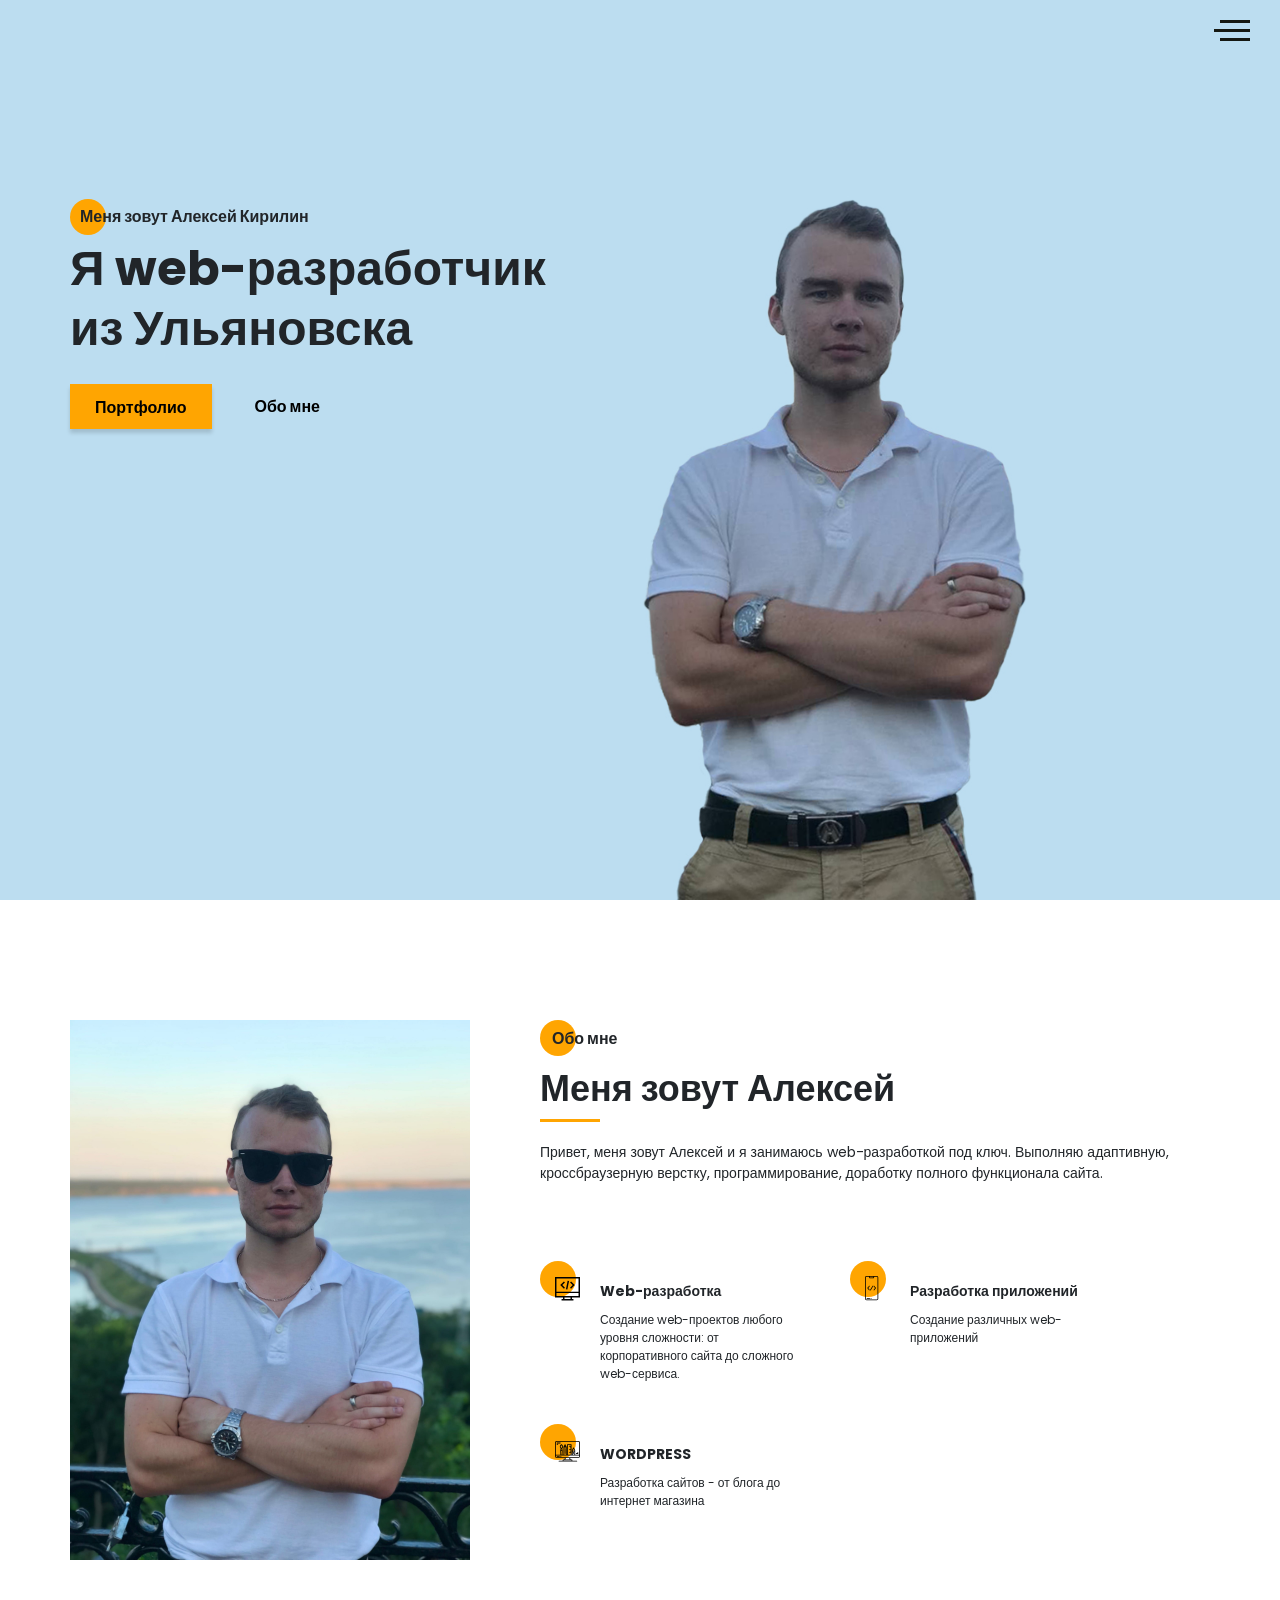
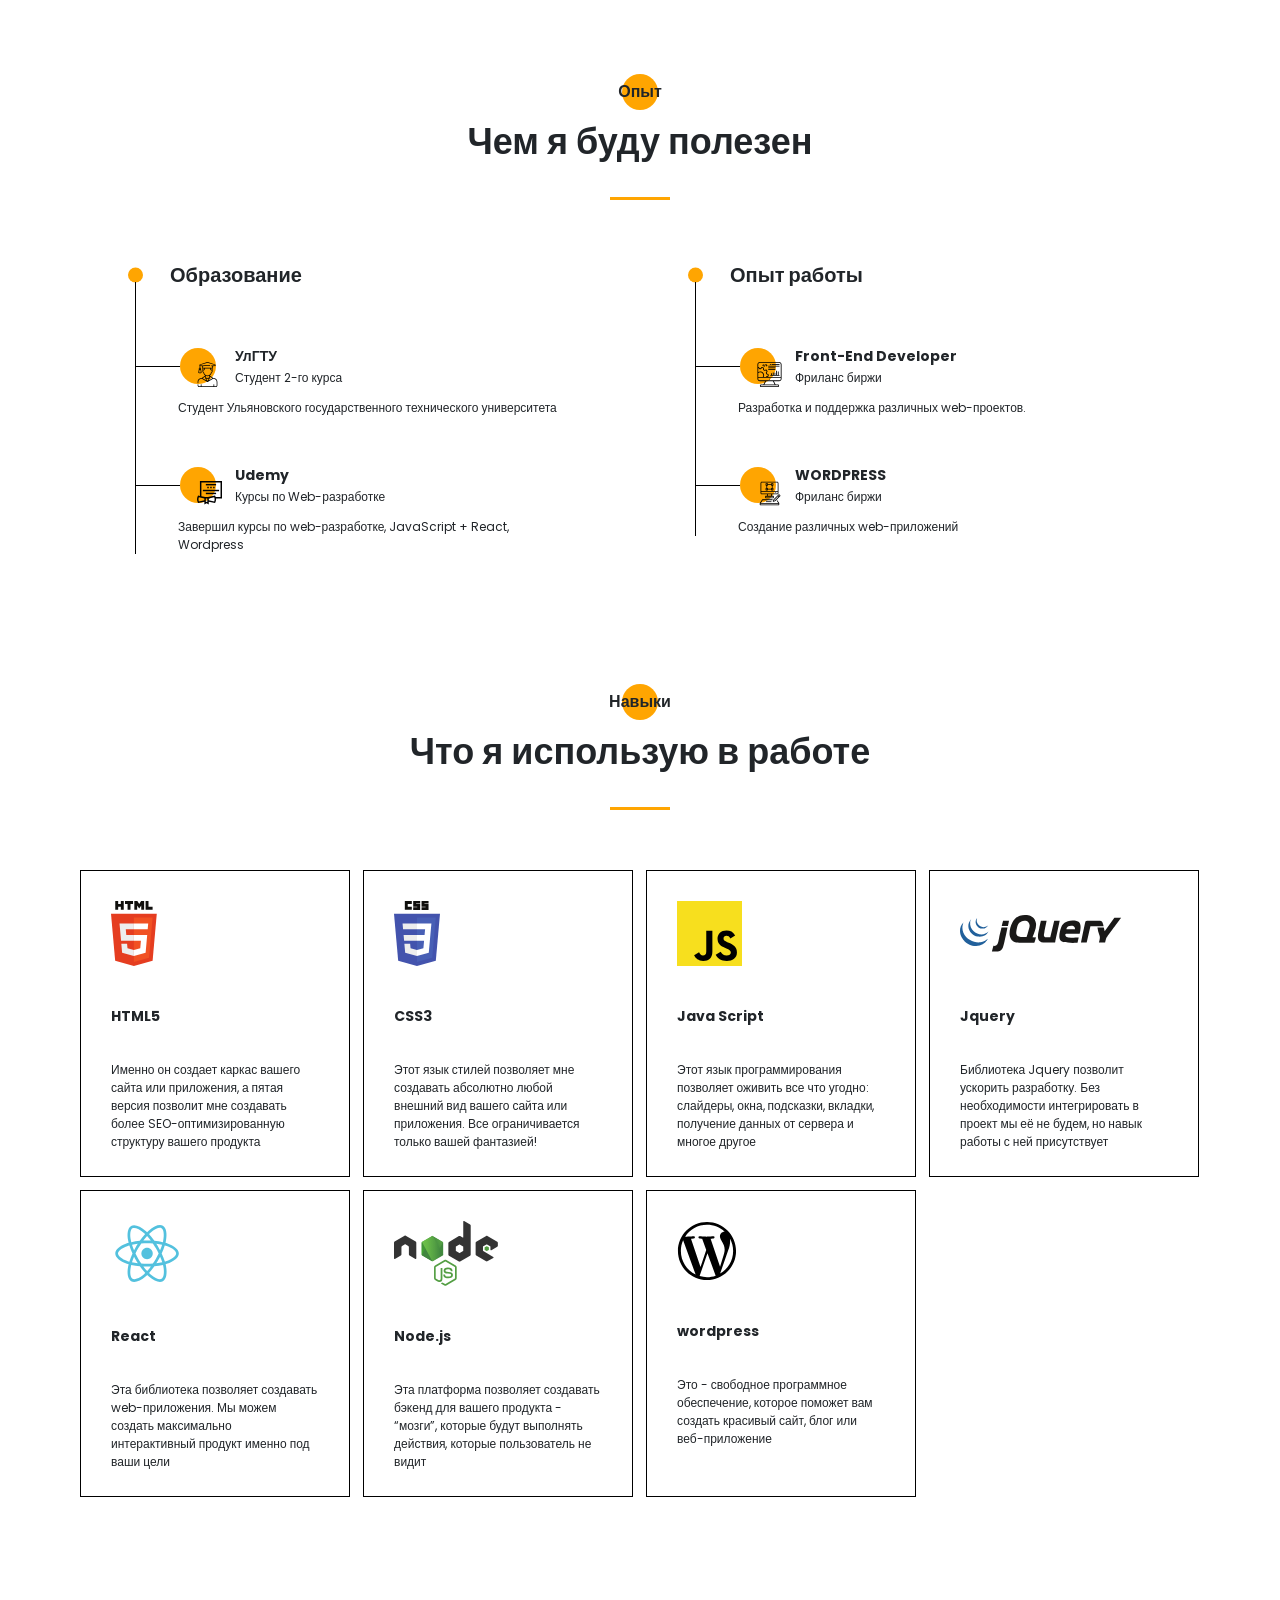
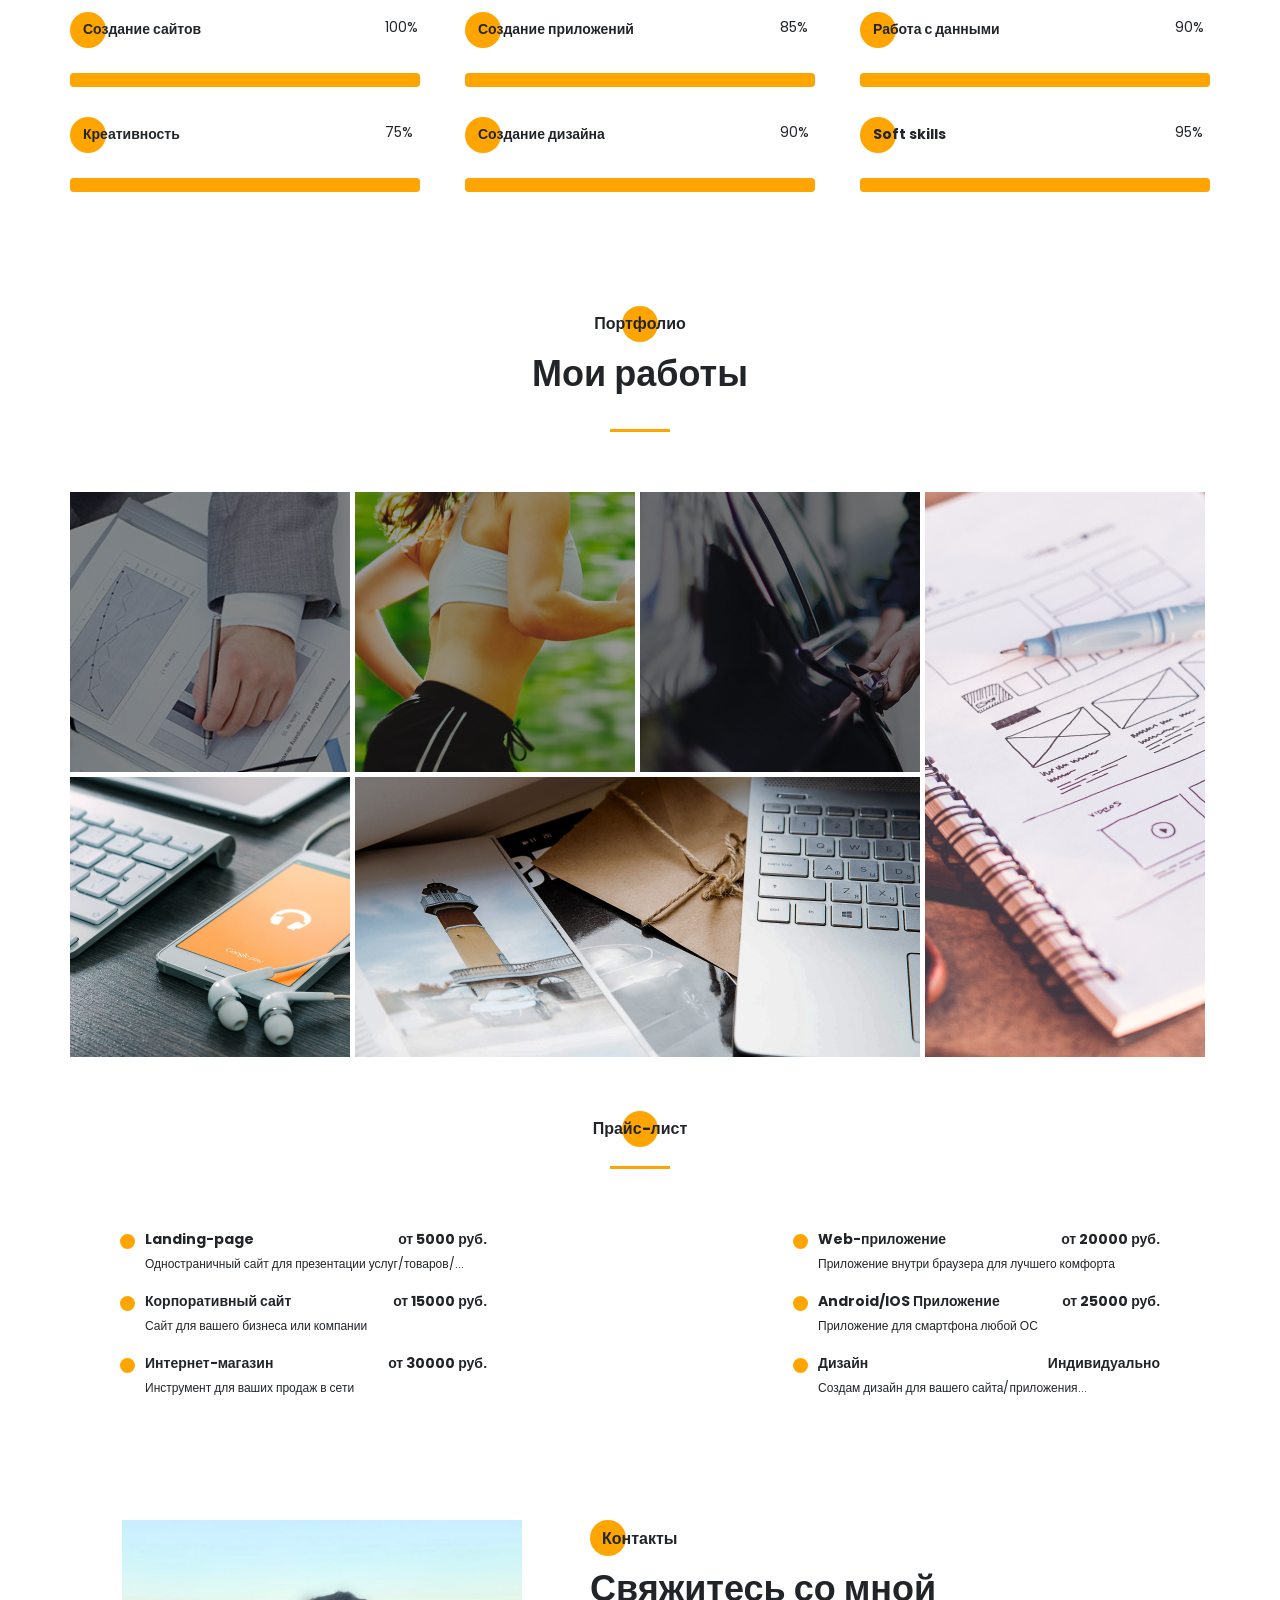
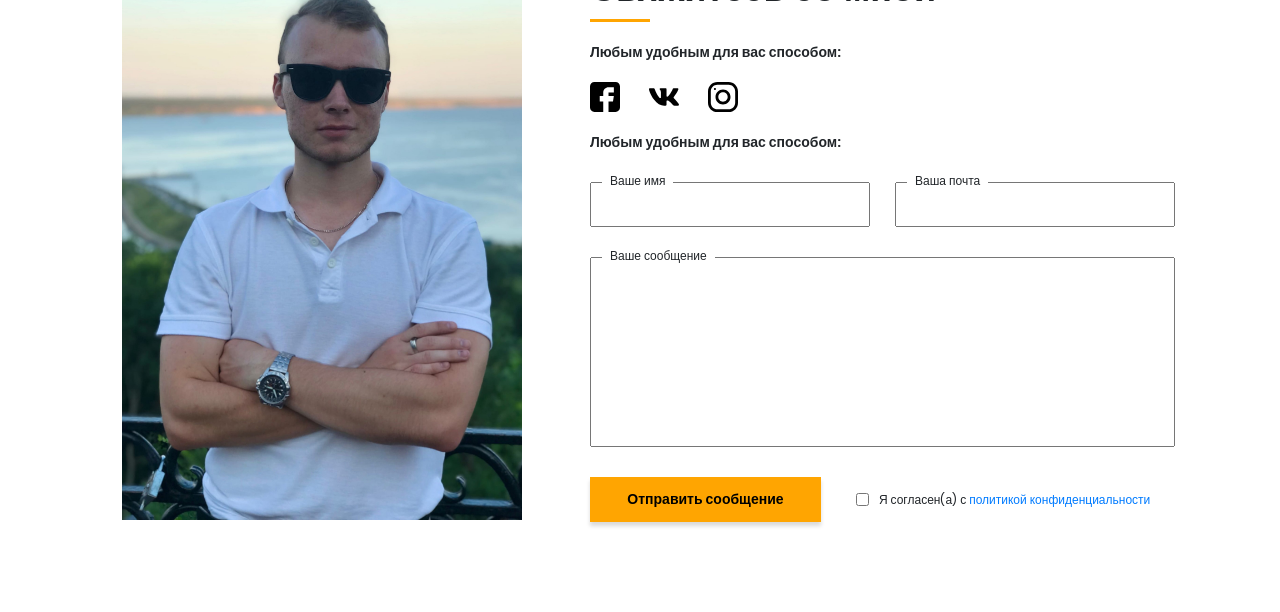
==== index.html @ 973d70e6 "Add files via upload" ====
<!DOCTYPE html><html lang="ru"><head><meta charset="UTF-8"><meta name="viewport" content="width=device-width,initial-scale=1"><meta http-equiv="X-UA-Compatible" content="ie=edge"><title>Portfolio</title><meta name="title" content="Мое портфолио"><meta name="description" content="Здесь вы сможете ознакомиться с моими работами и узнать больше обо мне"><!-- Open Graph / Facebook --><meta property="og:type" content="website"><meta property="og:url" content="https://metatags.io/"><meta property="og:title" content="Мое портфолио"><meta property="og:description" content="Здесь вы сможете ознакомиться с моими работами и узнать больше обо мне"><meta property="og:image" content="https://metatags.io/assets/meta-tags-16a33a6a8531e519cc0936fbba0ad904e52d35f34a46c97a2c9f6f7dd7d336f2.png"><!-- Twitter --><meta property="twitter:card" content="summary_large_image"><meta property="twitter:url" content="https://metatags.io/"><meta property="twitter:title" content="Мое портфолио"><meta property="twitter:description" content="Здесь вы сможете ознакомиться с моими работами и узнать больше обо мне"><meta property="twitter:image" content="https://metatags.io/assets/meta-tags-16a33a6a8531e519cc0936fbba0ad904e52d35f34a46c97a2c9f6f7dd7d336f2.png"><!-- Favicon  --><link rel="apple-touch-icon" sizes="57x57" href="icons/favicon//apple-icon-57x57.png"><link rel="apple-touch-icon" sizes="60x60" href="icons/favicon//apple-icon-60x60.png"><link rel="apple-touch-icon" sizes="72x72" href="icons/favicon//apple-icon-72x72.png"><link rel="apple-touch-icon" sizes="76x76" href="icons/favicon//apple-icon-76x76.png"><link rel="apple-touch-icon" sizes="114x114" href="icons/favicon//apple-icon-114x114.png"><link rel="apple-touch-icon" sizes="120x120" href="icons/favicon//apple-icon-120x120.png"><link rel="apple-touch-icon" sizes="144x144" href="icons/favicon//apple-icon-144x144.png"><link rel="apple-touch-icon" sizes="152x152" href="icons/favicon//apple-icon-152x152.png"><link rel="apple-touch-icon" sizes="180x180" href="icons/favicon//apple-icon-180x180.png"><link rel="icon" type="image/png" sizes="192x192" href="icons/favicon//android-icon-192x192.png"><link rel="icon" type="image/png" sizes="32x32" href="icons/favicon//favicon-32x32.png"><link rel="icon" type="image/png" sizes="96x96" href="icons/favicon//favicon-96x96.png"><link rel="icon" type="image/png" sizes="16x16" href="icons/favicon//favicon-16x16.png"><link rel="manifest" href="icons/favicon//manifest.json"><meta name="msapplication-TileColor" content="#ffffff"><meta name="msapplication-TileImage" content="icons/favicon//ms-icon-144x144.png"><meta name="theme-color" content="#ffffff"><link rel="stylesheet" href="css/style.min.css"><link rel="stylesheet" href="css/animate.css"></head><body><aside class="sidepanel"><a href="https://www.facebook.com/profile.php?id=100070435984523" class="sidepanel__link"><svg width="20" height="20" viewBox="0 0 20 20" fill="none" xmlns="http://www.w3.org/2000/svg"><path d="M-7.46167e-07 2.92969L-1.28061e-07 17.0703C-5.74539e-08 18.6856 1.31439 20 2.92969 20L17.0703 20C18.6856 20 20 18.6856 20 17.0703L20 11.1719L12.9297 11.1719L12.9297 13.5156L9.41406 13.5156L9.41406 11.1719L7.03125 11.1719C5.09262 11.1719 3.51562 9.59488 3.51562 7.65625L3.51562 4.10156L7.03125 4.10156L7.03125 7.65625L9.41406 7.65625L9.41406 4.10156L12.9297 4.6875L12.9297 7.65625L20 7.65625L20 2.92969C20 1.31439 18.6856 -8.16774e-07 17.0703 -7.46167e-07L2.92969 -1.28061e-07C1.31439 -5.74539e-08 -8.16774e-07 1.31439 -7.46167e-07 2.92969Z" fill="black"/></svg></a><a href="https://www.instagram.com/alexey_kirilin_73/?hl=ru" class="sidepanel__link"><svg width="20" height="20" viewBox="0 0 20 20" fill="none" xmlns="http://www.w3.org/2000/svg"><path d="M-6.01032e-07 6.25L-2.73196e-07 13.75C-1.22337e-07 17.2012 2.79875 20 6.25 20L13.75 20C17.2013 20 20 17.2012 20 13.75L20 6.25C20 2.79875 17.2012 -7.51891e-07 13.75 -6.01032e-07L6.25 -2.73196e-07C2.79875 -1.22337e-07 -7.51891e-07 2.79875 -6.01032e-07 6.25ZM13.75 1.875C16.1625 1.875 18.125 3.8375 18.125 6.25L18.125 13.75C18.125 16.1625 16.1625 18.125 13.75 18.125L6.25 18.125C3.8375 18.125 1.875 16.1625 1.875 13.75L1.875 6.25C1.875 3.8375 3.8375 1.875 6.25 1.875L13.75 1.875Z" fill="black"/><path d="M5 10C5 12.7612 7.23875 15 10 15C12.7613 15 15 12.7612 15 10C15 7.23875 12.7612 5 10 5C7.23875 5 5 7.23875 5 10ZM13.125 10C13.125 11.7225 11.7225 13.125 10 13.125C8.27625 13.125 6.875 11.7225 6.875 10C6.875 8.2775 8.27625 6.875 10 6.875C11.7225 6.875 13.125 8.2775 13.125 10Z" fill="black"/><path d="M5.29123 4.625C5.29123 4.25704 4.99295 3.95875 4.62499 3.95875C4.25703 3.95875 3.95874 4.25704 3.95874 4.625C3.95874 4.99296 4.25703 5.29125 4.62499 5.29125C4.99295 5.29125 5.29123 4.99296 5.29123 4.625Z" fill="black"/></svg> </a><a href="https://vk.com/kirilin_alexey" class="sidepanel__link_vk"><svg id="Bold" enable-background="new 0 0 24 24" height="20" viewBox="0 0 24 24" width="20" xmlns="http://www.w3.org/2000/svg"><path d="m19.915 13.028c-.388-.49-.277-.708 0-1.146.005-.005 3.208-4.431 3.538-5.932l.002-.001c.164-.547 0-.949-.793-.949h-2.624c-.668 0-.976.345-1.141.731 0 0-1.336 3.198-3.226 5.271-.61.599-.892.791-1.225.791-.164 0-.419-.192-.419-.739v-5.105c0-.656-.187-.949-.74-.949h-4.126c-.419 0-.668.306-.668.591 0 .622.945.765 1.043 2.515v3.797c0 .832-.151.985-.486.985-.892 0-3.057-3.211-4.34-6.886-.259-.713-.512-1.001-1.185-1.001h-2.625c-.749 0-.9.345-.9.731 0 .682.892 4.073 4.148 8.553 2.17 3.058 5.226 4.715 8.006 4.715 1.671 0 1.875-.368 1.875-1.001 0-2.922-.151-3.198.686-3.198.388 0 1.056.192 2.616 1.667 1.783 1.749 2.076 2.532 3.074 2.532h2.624c.748 0 1.127-.368.909-1.094-.499-1.527-3.871-4.668-4.023-4.878z"/></svg></a><div class="sidepanel__divider"></div><div class="sidepanel__text"><span>Социальные сети</span></div></aside><div class="menu"><div class="menu__block"><div class="menu__close"><svg width="29" height="30" viewBox="0 0 29 30" fill="none" xmlns="http://www.w3.org/2000/svg"><path d="M17.1568 14.5231L28.4489 3.23075C29.1837 2.49623 29.1837 1.30861 28.4489 0.574085C27.7144 -0.160437 26.5267 -0.160437 25.7922 0.574085L14.4998 11.8665L3.20781 0.574085C2.47295 -0.160437 1.28567 -0.160437 0.551149 0.574085C-0.183717 1.30861 -0.183717 2.49623 0.551149 3.23075L11.8432 14.5231L0.551149 25.8155C-0.183717 26.55 -0.183717 27.7376 0.551149 28.4721C0.917206 28.8385 1.39852 29.0226 1.87948 29.0226C2.36045 29.0226 2.84141 28.8385 3.20781 28.4721L14.4998 17.1798L25.7922 28.4721C26.1586 28.8385 26.6396 29.0226 27.1205 29.0226C27.6015 29.0226 28.0825 28.8385 28.4489 28.4721C29.1837 27.7376 29.1837 26.55 28.4489 25.8155L17.1568 14.5231Z" fill="black"/></svg></div><nav><ul class="menu__list"><li class="menu__link"><a class="menu__anchor" href="#about">ОБО МНЕ</a></li><li class="menu__link"><a class="menu__anchor" href="#resume">МОЙ ОПЫТ</a></li><li class="menu__link"><a class="menu__anchor" href="#skills">МОИ НАВЫКИ</a></li><li class="menu__link"><a class="menu__anchor" href="#portfolio">МОИ РАБОТЫ</a></li><li class="menu__link"><a class="menu__anchor" href="#price">ПРАЙС-ЛИСТ</a></li><li class="menu__link"><a class="menu__anchor" href="#contacts">КОНТАКТЫ</a></li></ul></nav><div class="menu__social"><a href="https://vk.com/kirilin_alexey"><svg id="Bold" enable-background="new 0 0 24 24" height="20" viewBox="0 0 24 24" width="20" xmlns="http://www.w3.org/2000/svg"><path d="m19.915 13.028c-.388-.49-.277-.708 0-1.146.005-.005 3.208-4.431 3.538-5.932l.002-.001c.164-.547 0-.949-.793-.949h-2.624c-.668 0-.976.345-1.141.731 0 0-1.336 3.198-3.226 5.271-.61.599-.892.791-1.225.791-.164 0-.419-.192-.419-.739v-5.105c0-.656-.187-.949-.74-.949h-4.126c-.419 0-.668.306-.668.591 0 .622.945.765 1.043 2.515v3.797c0 .832-.151.985-.486.985-.892 0-3.057-3.211-4.34-6.886-.259-.713-.512-1.001-1.185-1.001h-2.625c-.749 0-.9.345-.9.731 0 .682.892 4.073 4.148 8.553 2.17 3.058 5.226 4.715 8.006 4.715 1.671 0 1.875-.368 1.875-1.001 0-2.922-.151-3.198.686-3.198.388 0 1.056.192 2.616 1.667 1.783 1.749 2.076 2.532 3.074 2.532h2.624c.748 0 1.127-.368.909-1.094-.499-1.527-3.871-4.668-4.023-4.878z"/></svg></a><a href="https://www.instagram.com/alexey_kirilin_73/?hl=ru"><svg width="20" height="20" viewBox="0 0 20 20" fill="none" xmlns="http://www.w3.org/2000/svg"><path d="M13.7495 0L6.24951 0C2.79826 0 -0.000488281 2.79875 -0.000488281 6.25L-0.000488281 13.75C-0.000488281 17.2013 2.79826 20 6.24951 20L13.7495 20C17.2008 20 19.9995 17.2013 19.9995 13.75L19.9995 6.25C19.9995 2.79875 17.2008 0 13.7495 0ZM18.1245 13.75C18.1245 16.1625 16.162 18.125 13.7495 18.125L6.24951 18.125C3.83701 18.125 1.87451 16.1625 1.87451 13.75L1.87451 6.25C1.87451 3.8375 3.83701 1.875 6.24951 1.875L13.7495 1.875C16.162 1.875 18.1245 3.8375 18.1245 6.25L18.1245 13.75Z" fill="black"/><path d="M9.99951 5C7.23826 5 4.99951 7.23875 4.99951 10C4.99951 12.7613 7.23826 15 9.99951 15C12.7608 15 14.9995 12.7613 14.9995 10C14.9995 7.23875 12.7608 5 9.99951 5ZM9.99951 13.125C8.27701 13.125 6.87451 11.7225 6.87451 10C6.87451 8.27625 8.27701 6.875 9.99951 6.875C11.722 6.875 13.1245 8.27625 13.1245 10C13.1245 11.7225 11.722 13.125 9.99951 13.125Z" fill="black"/><path d="M15.3745 5.29123C15.7425 5.29123 16.0408 4.99295 16.0408 4.62499C16.0408 4.25703 15.7425 3.95874 15.3745 3.95874C15.0065 3.95874 14.7083 4.25703 14.7083 4.62499C14.7083 4.99295 15.0065 5.29123 15.3745 5.29123Z" fill="black"/></svg> </a><a href="https://www.facebook.com/profile.php?id=100070435984523"><svg width="20" height="20" viewBox="0 0 20 20" fill="none" xmlns="http://www.w3.org/2000/svg"><path d="M17.0698 0L2.9292 0C1.3139 0 -0.000488281 1.31439 -0.000488281 2.92969L-0.000488281 17.0703C-0.000488281 18.6856 1.3139 20 2.9292 20L8.82764 20L8.82764 12.9297L6.48389 12.9297L6.48389 9.41406L8.82764 9.41406L8.82764 7.03125C8.82764 5.09262 10.4046 3.51563 12.3433 3.51563L15.8979 3.51563L15.8979 7.03125L12.3433 7.03125L12.3433 9.41406L15.8979 9.41406L15.312 12.9297L12.3433 12.9297L12.3433 20L17.0698 20C18.6851 20 19.9995 18.6856 19.9995 17.0703L19.9995 2.92969C19.9995 1.31439 18.6851 0 17.0698 0Z" fill="black"/></svg></a></div></div><div class="menu__overlay"></div></div><section id="up" class="promo"><div class="hamburger"><span></span> <span class="long"></span> <span></span></div><div class="container"><div class="title title_fz16 promo__subtitle">Меня зовут Алексей Кирилин</div><h1 class="title title_fz48 promo__title">Я web-разработчик<br>из Ульяновска</h1><div class="promo__btns"><a href="#portfolio" class="promo__link btn">Портфолио</a> <a href="#about" class="promo__link">Обо мне</a></div></div></section><section class="about fadeInUp wow" data-wow-duration="1s" data-wow-delay="0.2s"><div class="container"><div id="about"><div class="about__wrapper"><div class="about__photo"><img src="img/me5.jpg" alt="photo"></div><div class="about__descr"><h2 class="title title_fz16 about__title">Обо мне</h2><div class="title title_fz36 about__subtitle">Меня зовут Алексей</div><div class="divider"></div><p class="about__text">Привет, меня зовут Алексей и я занимаюсь web-разработкой под ключ. Выполняю адаптивную, кроссбраузерную верстку, программирование, доработку полного функционала сайта.</p></div><div class="about__skills"><div class="about__skills-item"><div class="about__skills-circle"><img src="icons/about_me/web_development.svg" alt="web-dev"></div><div><div class="title title_fz14">Web-разработка</div><div class="about__skills-text">Создание web-проектов любого уровня сложности: от корпоративного сайта до сложного web-сервиса.</div></div></div><div class="about__skills-item"><div class="about__skills-circle"><img src="icons/about_me/mobile_dev.svg" alt="web-dev"></div><div><div class="title title_fz14">Разработка приложений</div><div class="about__skills-text">Создание различных web-приложений</div></div></div><div class="about__skills-item"><div class="about__skills-circle"><img src="icons/about_me/design.svg" alt="web-dev"></div><div><div class="title title_fz14">WORDPRESS</div><div class="about__skills-text">Разработка сайтов - от блога до интернет магазина</div></div></div></div></div></div></div></section><section class="resume fadeInUp wow" data-wow-duration="1s" data-wow-delay="0.2s"><div class="container"><div id="resume"><h2 class="title title_fz16 title__section-title">Опыт</h2><div class="title title_fz36 title__section-subtitle">Чем я буду полезен</div><div class="divider"></div><div class="resume__wrapper"><div class="resume__column"><h3 class="title title_fz20 resume__column-title">Образование</h3><ul><li><div class="resume__item"><div class="resume__item-head"><div class="resume__item-icon"><img src="icons/experience/university.svg" alt="university"></div><h4 class="title title_fz14">УлГТУ</h4><div class="resume__item-location">Студент 2-го курса</div></div><div class="resume__item-body">Студент Ульяновского государственного технического университета</div></div></li><li><div class="resume__item"><div class="resume__item-head"><div class="resume__item-icon"><img src="icons/experience/courses.svg" alt="university"></div><h4 class="title title_fz14">Udemy</h4><div class="resume__item-location">Курсы по Web-разработке</div></div><div class="resume__item-body">Завершил курсы по web-разработке, JavaScript + React, Wordpress</div></div></li></ul></div><div class="resume__column"><h3 class="title title_fz20 resume__column-title">Опыт работы</h3><ul><li><div class="resume__item"><div class="resume__item-head"><div class="resume__item-icon"><img src="icons/experience/developer.svg" alt="university"></div><h4 class="title title_fz14">Front-End Developer</h4><div class="resume__item-location">Фриланс биржи</div></div><div class="resume__item-body">Разработка и поддержка различных web-проектов.</div></div></li><li><div class="resume__item"><div class="resume__item-head"><div class="resume__item-icon"><img src="icons/experience//designer.svg" alt="university"></div><h4 class="title title_fz14">WORDPRESS</h4><div class="resume__item-location">Фриланс биржи</div></div><div class="resume__item-body">Создание различных web-приложений</div></div></li></ul></div><div class="resume__column"></div></div></div></div></section><section class="skills fadeInUp wow" data-wow-duration="1s" data-wow-delay="0.2s"><div class="container"><div id="skills"><h2 class="title title_fz16 title__section-title">Навыки</h2><div class="title title_fz36 title__section-subtitle">Что я использую в работе</div><div class="divider"></div><div class="skills__items"><div class="skills__item"><div class="skills__item-img"><img src="icons/skills/html5.svg" alt="html5"></div><h3 class="title title_fz14">HTML5</h3><p>Именно он создает каркас вашего сайта или приложения, а пятая версия позволит мне создавать более SEO-оптимизированную структуру вашего продукта</p></div><div class="skills__item"><div class="skills__item-img"><img src="icons/skills/css3.svg" alt="css3"></div><h3 class="title title_fz14">CSS3</h3><p>Этот язык стилей позволяет мне создавать абсолютно любой внешний вид вашего сайта или приложения. Все ограничивается только вашей фантазией!</p></div><div class="skills__item"><div class="skills__item-img"><img src="icons/skills/js.svg" alt="java script"></div><h3 class="title title_fz14">Java Script</h3><p>Этот язык программирования позволяет оживить все что угодно: слайдеры, окна, подсказки, вкладки, получение данных от сервера и многое другое</p></div><div class="skills__item"><div class="skills__item-img"><img src="icons/skills/jquery.svg" alt="Jquery"></div><h3 class="title title_fz14">Jquery</h3><p>Библиотека Jquery позволит ускорить разработку. Без необходимости интегрировать в проект мы её не будем, но навык работы с ней присутствует</p></div><div class="skills__item"><div class="skills__item-img"><img src="icons/skills/react.svg" alt="React"></div><h3 class="title title_fz14">React</h3><p>Эта библиотека позволяет создавать web-приложения. Мы можем создать максимально интерактивный продукт именно под ваши цели</p></div><div class="skills__item"><div class="skills__item-img"><img src="icons/skills/node.js.svg" alt="Node.js"></div><h3 class="title title_fz14">Node.js</h3><p>Эта платформа позволяет создавать бэкенд для вашего продукта - “мозги”, которые будут выполнять действия, которые пользователь не видит</p></div><div class="skills__item"><div class="skills__item-img-wordpress"><img src="icons/skills/wordpress.svg" alt="wordpress"></div><h3 class="title title_fz14">wordpress</h3><p>Это - свободное программное обеспечение, которое поможет вам создать красивый сайт, блог или веб-приложение</p></div></div><div class="skills__ratings fadeInUp wow" data-wow-duration="1s" data-wow-delay="0.2s"><div class="skills__ratings-item"><div class="title title_fz14 skills__ratings-title">Создание сайтов</div><div class="skills__ratings-counter">100%</div><div class="skills__ratings-line"><span></span></div></div><div class="skills__ratings-item"><div class="title title_fz14 skills__ratings-title">Создание приложений</div><div class="skills__ratings-counter">85%</div><div class="skills__ratings-line"><span></span></div></div><div class="skills__ratings-item"><div class="title title_fz14 skills__ratings-title">Работа с данными</div><div class="skills__ratings-counter">90%</div><div class="skills__ratings-line"><span></span></div></div><div class="skills__ratings-item"><div class="title title_fz14 skills__ratings-title">Креативность</div><div class="skills__ratings-counter">75%</div><div class="skills__ratings-line"><span></span></div></div><div class="skills__ratings-item"><div class="title title_fz14 skills__ratings-title">Создание дизайна</div><div class="skills__ratings-counter">90%</div><div class="skills__ratings-line"><span></span></div></div><div class="skills__ratings-item"><div class="title title_fz14 skills__ratings-title">Soft skills</div><div class="skills__ratings-counter">95%</div><div class="skills__ratings-line"><span></span></div></div></div></div></div></section><section class="portfolio fadeInUp wow" data-wow-duration="1s" data-wow-delay="0.2s"><div class="container"><div id="portfolio"><h2 class="title title_fz16 title__section-title">Портфолио</h2><div class="title title_fz36 title__section-subtitle">Мои работы</div><div class="divider"></div><div class="portfolio__wrapper"><a href="/Verstka_YouTube_stream" class="portfolio__item"><img src="img/works/slider.jpg" alt="slider"> </a><a href="/Pulse/app" class="portfolio__item"><img src="img/works/pulse.jpg" alt="pulse"> </a><a href="#" class="portfolio__item"><img src="img/works/uber.jpg" alt="uber"> </a><a href="#" class="portfolio__item vertical"><img src="img/works/plans.jpg" alt="test"> </a><a href="#" class="portfolio__item"><img src="img/works/ipad.jpg" alt="test"> </a><a href="#" class="portfolio__item horizonal"><img src="img/works/mac.jpg" alt="test"></a></div></div></div></section><section class="price fadeInUp wow" data-wow-duration="1s" data-wow-delay="0.2s"><div class="container"><div id="price"><h2 class="title title_fz16 title__section-title">Прайс-лист</h2><div class="divider"></div><div class="price__wrapper"><div class="price__item"><div class="price__type">Landing-page</div><div class="price__count">от 5000 руб.</div><div class="price__descr">Одностраничный сайт для презентации услуг/товаров/...</div></div><div class="price__item"><div class="price__type">Web-приложение</div><div class="price__count">от 20000 руб.</div><div class="price__descr">Приложение внутри браузера для лучшего комфорта</div></div><div class="price__item"><div class="price__type">Корпоративный сайт</div><div class="price__count">от 15000 руб.</div><div class="price__descr">Сайт для вашего бизнеса или компании</div></div><div class="price__item"><div class="price__type">Android/IOS Приложение</div><div class="price__count">от 25000 руб.</div><div class="price__descr">Приложение для смартфона любой ОС</div></div><div class="price__item"><div class="price__type">Интернет-магазин</div><div class="price__count">от 30000 руб.</div><div class="price__descr">Инструмент для ваших продаж в сети</div></div><div class="price__item"><div class="price__type">Дизайн</div><div class="price__count">Индивидуально</div><div class="price__descr">Создам дизайн для вашего сайта/приложения...</div></div></div></div></div></section><section class="contacts fadeInUp wow" data-wow-duration="1s" data-wow-delay="0.2s"><div class="container"><div id="contacts"><div class="contacts__wrapper"><div class="contacts__photo"><img src="img/me5.jpg" alt="photo"></div><div class="contacts__descr"><h2 class="title title_fz16 contacts__title">Контакты</h2><div class="title title_fz36 contacts__subtitle">Свяжитесь со мной</div><div class="divider"></div><div class="title title_fz14 contacts__text">Любым удобным для вас способом:</div><div class="contacts__social"><a href="https://www.facebook.com/profile.php?id=100070435984523" class="contacts__link"><img src="icons/social/Facebook_straight.svg" alt="facebook"> </a><a href="https://vk.com/kirilin_alexey" class="contacts__link"><img src="icons/social/vk.svg" alt="vkontakte"> </a><a href="https://www.instagram.com/alexey_kirilin_73/?hl=ru" class="contacts__link"><img src="icons/social/Instagram_straight.svg" alt="instagram"></a></div><div class="title title_fz14 contacts__text">Любым удобным для вас способом:</div><form action="#" class="contacts__form"><div class="contacts__input"><input required name="name" id="name" type="text"> <label for="name">Ваше имя</label></div><div class="contacts__input"><input required name="email" id="email" type="email"> <label for="email">Ваша почта</label></div><div class="contacts__textarea"><textarea name="text" id="text"></textarea> <label for="text">Ваше сообщение</label></div><div class="contacts__triggers"><button class="contacts__btn btn">Отправить сообщение</button><div class="contacts__policy"><input required type="checkbox"> <span>Я согласен(а) с <a href="/policy.html">политикой конфиденциальности</a></span></div></div></form></div></div></div></div></section><a href="#up" class="pageup"><img src="icons/chevron-circle-up-solid.svg" alt="up"></a><script type="text/javascript" src="https://ajax.googleapis.com/ajax/libs/jquery/1.10.1/jquery.min.js"></script><script src="js/wow.min.js"></script><script src="js/script.js"></script></body></html>
---- css/style.min.css ----
/*!
 * Bootstrap Reboot v4.3.1 (https://getbootstrap.com/)
 * Copyright 2011-2019 The Bootstrap Authors
 * Copyright 2011-2019 Twitter, Inc.
 * Licensed under MIT (https://github.com/twbs/bootstrap/blob/master/LICENSE)
 * Forked from Normalize.css, licensed MIT (https://github.com/necolas/normalize.css/blob/master/LICENSE.md)
 */@import url(https://fonts.googleapis.com/css2?family=Poppins:wght@500;700&display=swap);*,::after,::before{box-sizing:border-box}html{font-family:sans-serif;line-height:1.15;-webkit-text-size-adjust:100%;-webkit-tap-highlight-color:transparent}article,aside,figcaption,figure,footer,header,hgroup,main,nav,section{display:block}body{margin:0;font-family:-apple-system,BlinkMacSystemFont,"Segoe UI",Roboto,"Helvetica Neue",Arial,"Noto Sans",sans-serif,"Apple Color Emoji","Segoe UI Emoji","Segoe UI Symbol","Noto Color Emoji";font-size:1rem;font-weight:400;line-height:1.5;color:#212529;text-align:left;background-color:#fff}[tabindex="-1"]:focus{outline:0!important}hr{box-sizing:content-box;height:0;overflow:visible}h1,h2,h3,h4,h5,h6{margin-top:0;margin-bottom:.5rem}p{margin-top:0;margin-bottom:1rem}abbr[data-original-title],abbr[title]{text-decoration:underline;-webkit-text-decoration:underline dotted;text-decoration:underline dotted;cursor:help;border-bottom:0;-webkit-text-decoration-skip-ink:none;text-decoration-skip-ink:none}address{margin-bottom:1rem;font-style:normal;line-height:inherit}dl,ol,ul{margin-top:0;margin-bottom:1rem}ol ol,ol ul,ul ol,ul ul{margin-bottom:0}dt{font-weight:700}dd{margin-bottom:.5rem;margin-left:0}blockquote{margin:0 0 1rem}b,strong{font-weight:bolder}small{font-size:80%}sub,sup{position:relative;font-size:75%;line-height:0;vertical-align:baseline}sub{bottom:-.25em}sup{top:-.5em}a{color:#007bff;text-decoration:none;background-color:transparent}a:hover{color:#0056b3;text-decoration:underline}a:not([href]):not([tabindex]){color:inherit;text-decoration:none}a:not([href]):not([tabindex]):focus,a:not([href]):not([tabindex]):hover{color:inherit;text-decoration:none}a:not([href]):not([tabindex]):focus{outline:0}code,kbd,pre,samp{font-family:SFMono-Regular,Menlo,Monaco,Consolas,"Liberation Mono","Courier New",monospace;font-size:1em}pre{margin-top:0;margin-bottom:1rem;overflow:auto}figure{margin:0 0 1rem}img{vertical-align:middle;border-style:none}svg{overflow:hidden;vertical-align:middle}table{border-collapse:collapse}caption{padding-top:.75rem;padding-bottom:.75rem;color:#6c757d;text-align:left;caption-side:bottom}th{text-align:inherit}label{display:inline-block;margin-bottom:.5rem}button{border-radius:0}button:focus{outline:1px dotted;outline:5px auto -webkit-focus-ring-color}button,input,optgroup,select,textarea{margin:0;font-family:inherit;font-size:inherit;line-height:inherit}button,input{overflow:visible}button,select{text-transform:none}select{word-wrap:normal}[type=button],[type=reset],[type=submit],button{-webkit-appearance:button}[type=button]:not(:disabled),[type=reset]:not(:disabled),[type=submit]:not(:disabled),button:not(:disabled){cursor:pointer}[type=button]::-moz-focus-inner,[type=reset]::-moz-focus-inner,[type=submit]::-moz-focus-inner,button::-moz-focus-inner{padding:0;border-style:none}input[type=checkbox],input[type=radio]{box-sizing:border-box;padding:0}input[type=date],input[type=datetime-local],input[type=month],input[type=time]{-webkit-appearance:listbox}textarea{overflow:auto;resize:vertical}fieldset{min-width:0;padding:0;margin:0;border:0}legend{display:block;width:100%;max-width:100%;padding:0;margin-bottom:.5rem;font-size:1.5rem;line-height:inherit;color:inherit;white-space:normal}progress{vertical-align:baseline}[type=number]::-webkit-inner-spin-button,[type=number]::-webkit-outer-spin-button{height:auto}[type=search]{outline-offset:-2px;-webkit-appearance:none}[type=search]::-webkit-search-decoration{-webkit-appearance:none}::-webkit-file-upload-button{font:inherit;-webkit-appearance:button}output{display:inline-block}summary{display:list-item;cursor:pointer}template{display:none}[hidden]{display:none!important}*{font-family:Poppins,sans-serif;margin:0;padding:0}.container{width:1140px;margin:0 auto}.divider{width:60px;height:3px;background-color:#ffa501;margin:25px auto 0 auto}.promo{min-height:100vh;position:relative;background:url(../img/main_bg7.jpg) no-repeat 65%/cover;padding-top:205px}.promo__title{width:535px;margin-top:10px}.promo__subtitle{position:relative;padding-left:10px;z-index:2}.promo__subtitle:before{content:'';position:absolute;z-index:-1;top:-25%;left:0;width:36px;height:36px;border-radius:100%;background:#ffa501}.promo__btns{margin-top:25px;display:flex;width:250px;align-items:center;justify-content:space-between}.promo__link{color:#000;font-weight:700}.promo__link:hover{color:#000;text-decoration:none}.title{font-weight:700;font-size:36px;line-height:60px}.title_fz12{font-size:12px}.title_fz14{font-size:14px}.title_fz16{font-size:16px;line-height:24px}.title_fz20{font-size:20px;line-height:30px}.title_fz36{font-size:36px}.title_fz48{font-size:48px}.title__section-title{position:relative;text-align:center}.title__section-title:before{content:'';position:absolute;z-index:-1;top:-25%;left:0;width:36px;height:36px;border-radius:100%;background:#ffa501}.title__section-title:before{top:-6px;left:50%;transform:translateX(-50%)}.title__section-subtitle{text-align:center}.btn{height:45px;background:#ffa501;box-shadow:0 4px 4px rgba(0,0,0,.15);padding:12px 25px}.sidepanel{position:fixed;display:flex;flex-direction:column;justify-content:space-between;height:340px;z-index:3;top:230px;left:50px;align-items:center}.sidepanel__divider{width:2px;height:70px;background-color:#000}.sidepanel__link:hover svg path{fill:#ffa501}.sidepanel__link_vk{transform:rotate(-90deg)}.sidepanel__link_vk:hover svg path{fill:#ffa501}.sidepanel__text{height:150px;width:25px}.sidepanel__text span{width:150px;display:block;transform:rotate(-90deg) translate(-30%,-260%)}.hamburger{position:absolute;top:20px;right:30px;height:21px;display:flex;flex-direction:column;justify-content:space-between;align-items:flex-end;cursor:pointer}.hamburger span{display:block;width:30px;height:3px;background:#151812}.hamburger span.long{width:36px}.menu{position:fixed;top:0;left:-100%;width:100%;height:100vh;z-index:10;visibility:hidden;opacity:0;transition:all .6s}.menu.active{left:0;visibility:visible;opacity:1}.menu__block{position:relative;width:345px;background-color:#ffa501;height:100%;padding-top:140px;padding-left:40px;z-index:10;transition:all .6s}.menu__close{position:absolute;top:25px;right:25px;cursor:pointer}.menu__list{list-style-type:none;padding-left:35px}.menu__link{position:relative;font-size:24px;font-weight:700;line-height:36px;margin-bottom:15px}.menu__link:before{content:'';position:absolute;left:-35px;top:10px;width:15px;height:15px;border:1px solid #000;border-radius:100%;transition:all .6s}.menu__link:hover:before{background-color:#fff}.menu__link a{color:#fff}.menu__social{position:absolute;width:90px;display:flex;justify-content:space-between;align-items:center;bottom:50px;left:50%;transform:translateX(-50%)}.menu__overlay{position:fixed;left:0;top:0;width:100%;height:100%;background-color:#fff;opacity:.75}.about{padding-top:120px}.about__wrapper{display:grid;grid-template-columns:400px 670px;grid-template-rows:minmax(245px,auto) minmax(255px,auto);grid-auto-rows:minmax(245px,auto);-moz-column-gap:70px;column-gap:70px;row-gap:40px}.about__photo{grid-row:1/3}.about__photo img{width:100%;height:100%;-o-object-fit:cover;object-fit:cover}.about__descr{padding-top:6px}.about__descr .divider{margin:0}.about__title{position:relative;padding:1px 0 0 12px}.about__title:before{content:'';position:absolute;z-index:-1;top:-25%;left:0;width:36px;height:36px;border-radius:100%;background:#ffa501}.about__text{margin-top:20px;font-size:14px;line-height:21px}.about__skills{margin-top:-44px;display:grid;grid-template:repeat(2,minmax(115px,auto))/repeat(2,260px);grid-auto-rows:1fr;-moz-column-gap:50px;column-gap:50px;row-gap:20px}.about__skills-item{display:grid;grid-template-columns:40px 200px;-moz-column-gap:20px;column-gap:20px}.about__skills-circle{position:relative;padding:15px 0 0 15px}.about__skills-circle:before{content:'';position:absolute;z-index:-1;top:-25%;left:0;width:36px;height:36px;border-radius:100%;background:#ffa501}.about__skills-circle:before{top:0}.about__skills-text{margin-top:-10px;font-size:12px;line-height:18px}.resume{padding-top:120px}.resume__wrapper{padding:60px 65px 0 65px;display:grid;grid-template-columns:repeat(2,425px);-moz-column-gap:135px;column-gap:135px}.resume__column-title{position:relative;padding-left:35px}.resume__column-title:before{content:'';position:absolute;width:15px;height:15px;background:#ffa501;border-radius:100%;left:-7px;top:50%;transform:translateY(-50%)}.resume__column ul{list-style-type:none}.resume__column ul li{position:relative}.resume__column ul li:after{content:'';width:1px;height:calc(100% + 16px);position:absolute;top:-16px;left:0;background-color:#000}.resume__item{position:relative}.resume__item:before{content:'';height:1px;width:45px;position:absolute;top:68px;background-color:#000}.resume__item-head{position:relative;padding:45px 0 0 100px}.resume__item-head h4{margin-bottom:0;margin-top:-17px}.resume__item-body{padding-left:43px;font-size:12px;line-height:18px;margin-top:12px}.resume__item-icon{position:absolute;top:50px;left:45px}.resume__item-icon:before{content:'';position:absolute;z-index:-1;top:-25%;left:0;width:36px;height:36px;border-radius:100%;background:#ffa501}.resume__item-icon img{position:absolute;left:17px;top:14px}.resume__item-location{font-size:12px;line-height:18px;margin-top:-17px}.skills{padding-top:120px}.skills__items{margin-top:60px;padding:0 10px;display:grid;grid-template:repeat(2,minmax(270px,auto))/repeat(4,270px);grid-auto-rows:minmax(270px,auto);gap:13px}.skills__item{border:1px solid #000;padding:30px 30px 25px 30px}.skills__item-img{display:flex;align-items:center;min-height:65px}.skills__item h3{margin-top:20px;margin-bottom:0}.skills__item p{margin-top:15px;margin-bottom:0;font-size:12px;line-height:18px}.skills__item-img-wordpress{width:60px;height:60px}.skills__ratings{margin-top:120px;display:grid;grid-template:repeat(2,minmax(70px,auto))/repeat(3,350px);-moz-column-gap:45px;column-gap:45px;row-gap:35px}.skills__ratings-item{display:grid;grid-template:minmax(21px,auto) 14px/200px 35px;justify-content:space-between;align-content:space-between}.skills__ratings-title{position:relative;padding:2px 0 0 13px;line-height:20px}.skills__ratings-title:before{content:'';position:absolute;z-index:-1;top:-25%;left:0;width:36px;height:36px;border-radius:100%;background:#ffa501}.skills__ratings-counter{font-size:14px;line-height:21px}.skills__ratings-line{width:350px;height:14px;background-color:#e8e4de;border-radius:4px;grid-column:1/3}.skills__ratings-line span{display:block;height:100%;background-color:#ffa501;border-radius:4px}.portfolio{margin-top:120px}.portfolio__wrapper{margin-top:60px;display:grid;grid-template:repeat(2,280px)/repeat(4,280px);grid-auto-rows:280px;gap:5px}.portfolio__wrapper .vertical{grid-row:1/3;grid-column:4/5}.portfolio__wrapper .horizonal{grid-row:2/3;grid-column:2/4}.portfolio__item{transition:all .6s}.portfolio__item img{width:100%;height:100%;-o-object-fit:cover;object-fit:cover}.portfolio__item:hover{transform:scale(1.03)}.price{margin-top:60px}.price__wrapper{margin-top:60px;padding:0 50px;display:grid;grid-template:repeat(3,minmax(44px,auto))/repeat(2,367px);justify-content:space-between;row-gap:15px}.price__item{position:relative;display:grid;grid-template:repeat(2,minmax(21px,auto))/repeat(2,auto);row-gap:5px;padding-left:25px}.price__item:before{content:'';width:15px;height:15px;background-color:#ffa501;border-radius:100%;position:absolute;top:5px}.price__count,.price__type{font-weight:700;font-size:14px;line-height:21px}.price__count{justify-self:end}.price__descr{grid-column:1/3;font-size:12px;line-height:18px}.contacts{padding:120px 0 90px 0}.contacts__wrapper{padding:0 35px 0 52px;display:grid;grid-template-columns:400px 585px;justify-content:space-between}.contacts__photo img{width:100%;height:600px;-o-object-fit:cover;object-fit:cover}.contacts__descr{padding-top:6px}.contacts__descr .divider{margin:0}.contacts__title{position:relative;padding:1px 0 0 12px}.contacts__title:before{content:'';position:absolute;z-index:-1;top:-25%;left:0;width:36px;height:36px;border-radius:100%;background:#ffa501}.contacts__link{margin-right:25px}.contacts__link img{min-width:30px;max-height:30px}.contacts__link:hover{text-decoration:none}.contacts__form{margin-top:10px;display:grid;grid-template:45px 190px 45px/repeat(2,280px);justify-content:space-between;row-gap:30px}.contacts__form label{display:block;position:absolute;height:18px;padding:0 8px;background-color:#fff;font-size:12px;margin-bottom:0;top:-10px;left:12px}.contacts__triggers{grid-column:1/3;display:grid;grid-template-columns:repeat(2,auto);-moz-column-gap:35px;column-gap:35px}.contacts__policy{font-size:12px;line-height:14px;display:flex;align-items:center}.contacts__policy input{margin-right:10px}.contacts__input{position:relative}.contacts__input input{width:100%;height:100%;padding:0 20px;font-size:12px}.contacts__textarea{position:relative;grid-column:1/3}.contacts__textarea textarea{width:100%;height:100%;resize:none;padding:20px;font-size:12px}.contacts__btn{border:none;font-weight:700;font-size:14px;line-height:21px}@media (max-width:1439px){.sidepanel{display:none}}@media (max-width:1200px){.container{max-width:960px}.about__wrapper{grid-template-columns:400px 520px;-moz-column-gap:40px;column-gap:40px}.about__skills{-moz-column-gap:20px;column-gap:20px;grid-template:repeat(2,minmax(115px,auto))/repeat(2,250px)}.about__skills-item{grid-template-columns:40px 195px;-moz-column-gap:15px;column-gap:15px}.resume__wrapper{padding:40px 20px 0 20px;-moz-column-gap:80px;column-gap:80px}.skills__items{grid-template-columns:repeat(auto-fit,270px);justify-content:space-between}.skills__ratings{grid-template-columns:repeat(auto-fit,350px);grid-auto-rows:minmax(70px,auto);justify-content:space-between;padding:0 30px}.portfolio__wrapper{grid-template-columns:repeat(auto-fit,280px);grid-auto-rows:280px;justify-content:space-around;row-gap:35px}.portfolio__wrapper .horizonal,.portfolio__wrapper .vertical{grid-row:unset;grid-column:unset}.contacts__wrapper{padding:0;grid-template-columns:400px 520px}.contacts__form{grid-template:45px 190px 45px/repeat(2,250px)}}@media (max-width:992px){.container{max-width:720px}.title_fz48{font-size:37px}.title_fz36{font-size:30px;line-height:42px;margin-top:26px}.divider{margin:15px auto 0 auto}.about__wrapper{grid-template-columns:300px 380px}.about__skills{grid-template-columns:380px;grid-auto-rows:minmax(115px,auto)}.about__skills-item{grid-template-columns:40px 320px;-moz-column-gap:20px;column-gap:20px}.resume__wrapper{-moz-column-gap:60px;column-gap:60px;grid-template-columns:repeat(2,320px)}.skills__items{padding:0 20px}.skills__ratings{grid-template-columns:repeat(auto-fit,320px);justify-content:space-between;padding:0;-moz-column-gap:0;column-gap:0}.skills__ratings-line{width:100%}.price__wrapper{grid-template-columns:repeat(auto-fit,350px);padding:0}.contacts__wrapper{grid-template-columns:300px 400px}.contacts__form{grid-template:45px 190px 45px/repeat(2,195px)}.contacts__btn{padding:8px 25px;line-height:16px}}@media (max-width:768px){.container{max-width:540px}.title_fz48{font-size:28px}.promo__title{line-height:39px;width:300px}.about{padding-top:40px}.about__wrapper{grid-template:400px auto auto/1fr}.about__skills{grid-template-columns:repeat(2,260px)}.about__skills-item{grid-template-columns:40px 200px;-moz-column-gap:20px;column-gap:20px}.resume{padding-top:40px}.resume__wrapper{grid-template-columns:1fr;-moz-column-gap:60px;column-gap:60px;row-gap:40px}.skills{padding-top:40px}.skills__items{padding:0;justify-content:center;gap:20px}.skills__ratings{grid-template-columns:repeat(auto-fit,320px);grid-auto-rows:minmax(70px,auto);justify-content:center;margin-top:40px}.skills__ratings-line{width:100%}.price__wrapper{margin-top:20px;justify-content:center}.contacts__photo{display:none}.contacts__wrapper{grid-template-columns:1fr}.contacts__form{grid-template:45px 190px 45px/repeat(2,250px)}}@media (max-width:576px){.container{width:100%;padding:0 10px}.title_fz48{font-size:26px}.title_fz36{font-size:24px;line-height:36px}.hamburger{right:20px}.menu__block{width:250px;padding-left:20px}.promo{background:url(../img/main_bg7.jpg) no-repeat 58%/cover}.promo__btns{margin-top:30px}.about__wrapper{grid-template:340px auto auto/1fr}.about__skills{grid-template-columns:1fr}.resume__wrapper{padding:40px 5px 0 5px}.skills__items{margin-top:20px}.skills__ratings{grid-template-columns:repeat(auto-fit,300px)}.price__wrapper{grid-template-columns:repeat(auto-fit,295px)}.contacts{padding-top:40px;padding-bottom:50px}.contacts__form{grid-template:45px 45px 190px minmax(45px,auto)/1fr}.contacts__textarea{grid-column:unset;width:100%}.contacts__triggers{grid-column:unset;grid-template-columns:1fr;-moz-column-gap:unset;column-gap:unset;row-gap:20px}.contacts__btn{order:2;max-width:220px;margin:0 auto}.contacts__policy{width:180px;margin:0 auto;line-height:18px}}.pageup{display:block;position:fixed;bottom:40px;right:10px;width:30px;height:30px}.pageup img{width:100%}
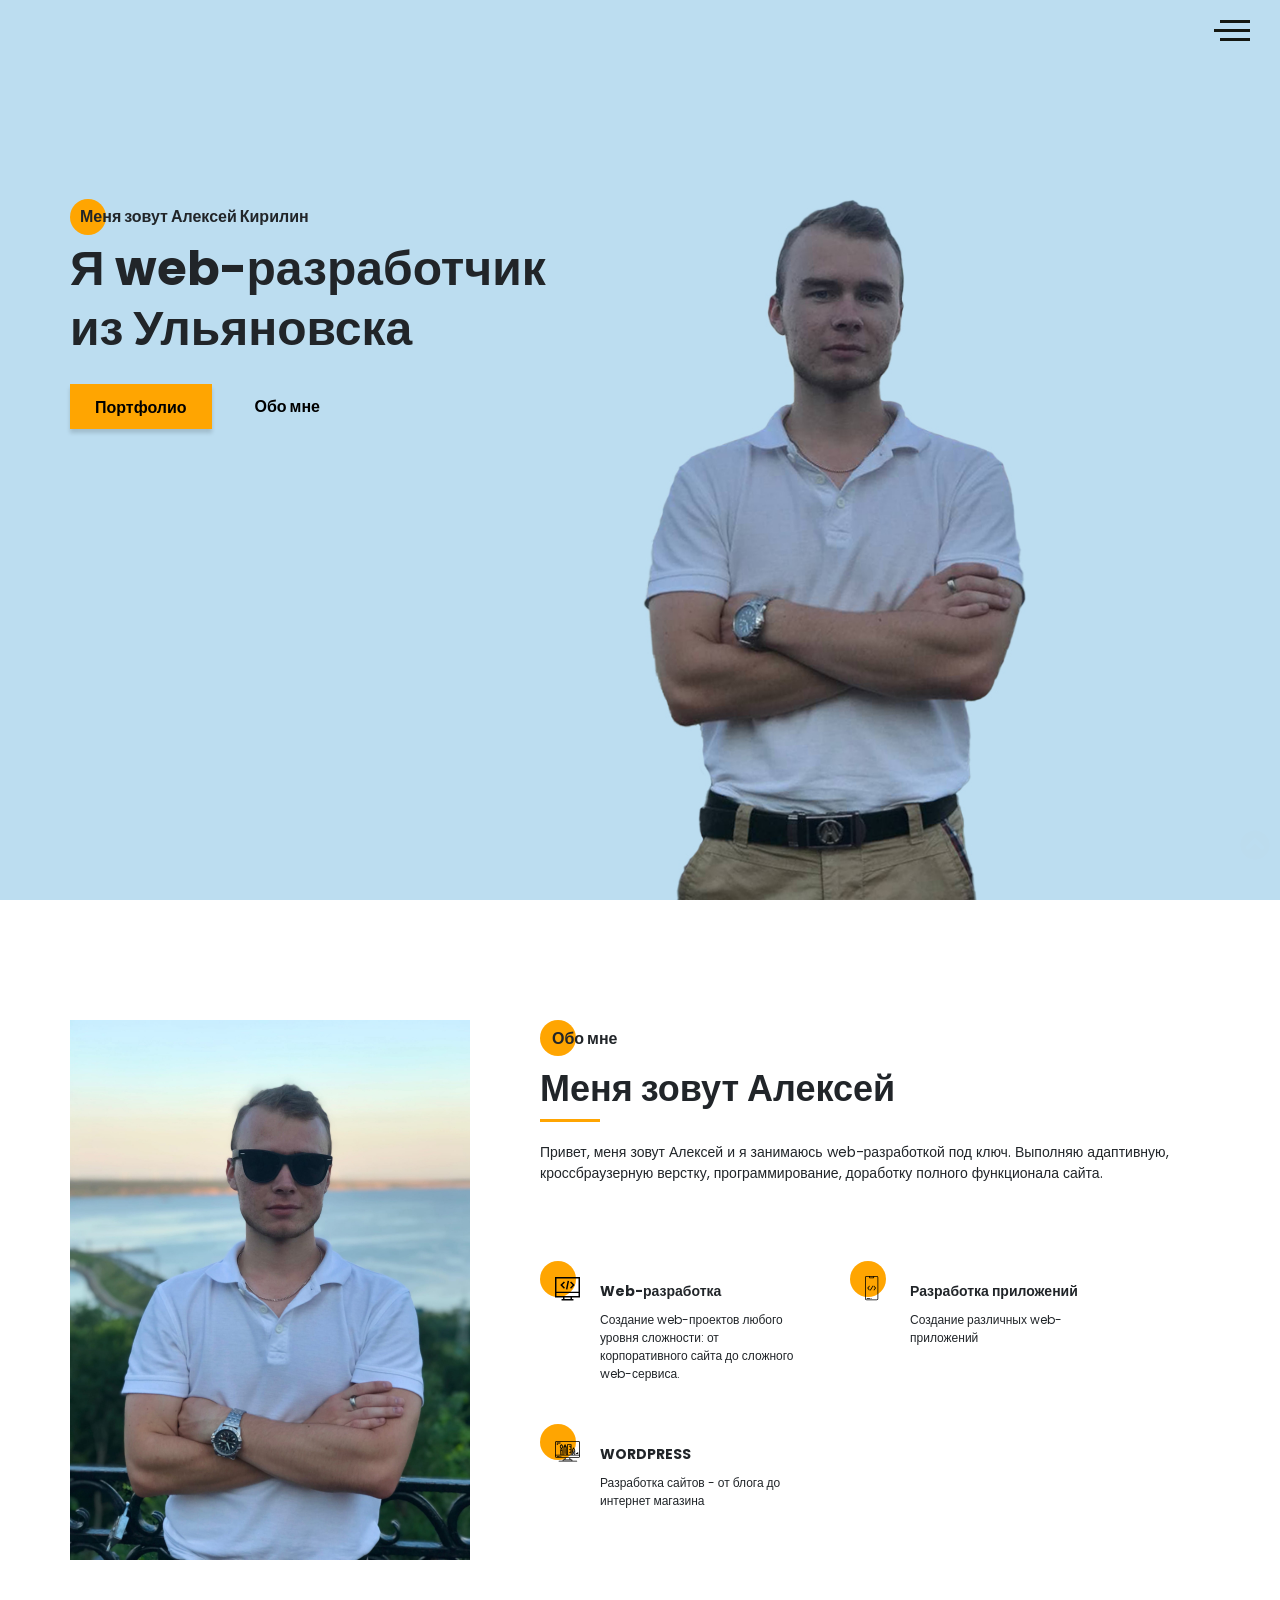
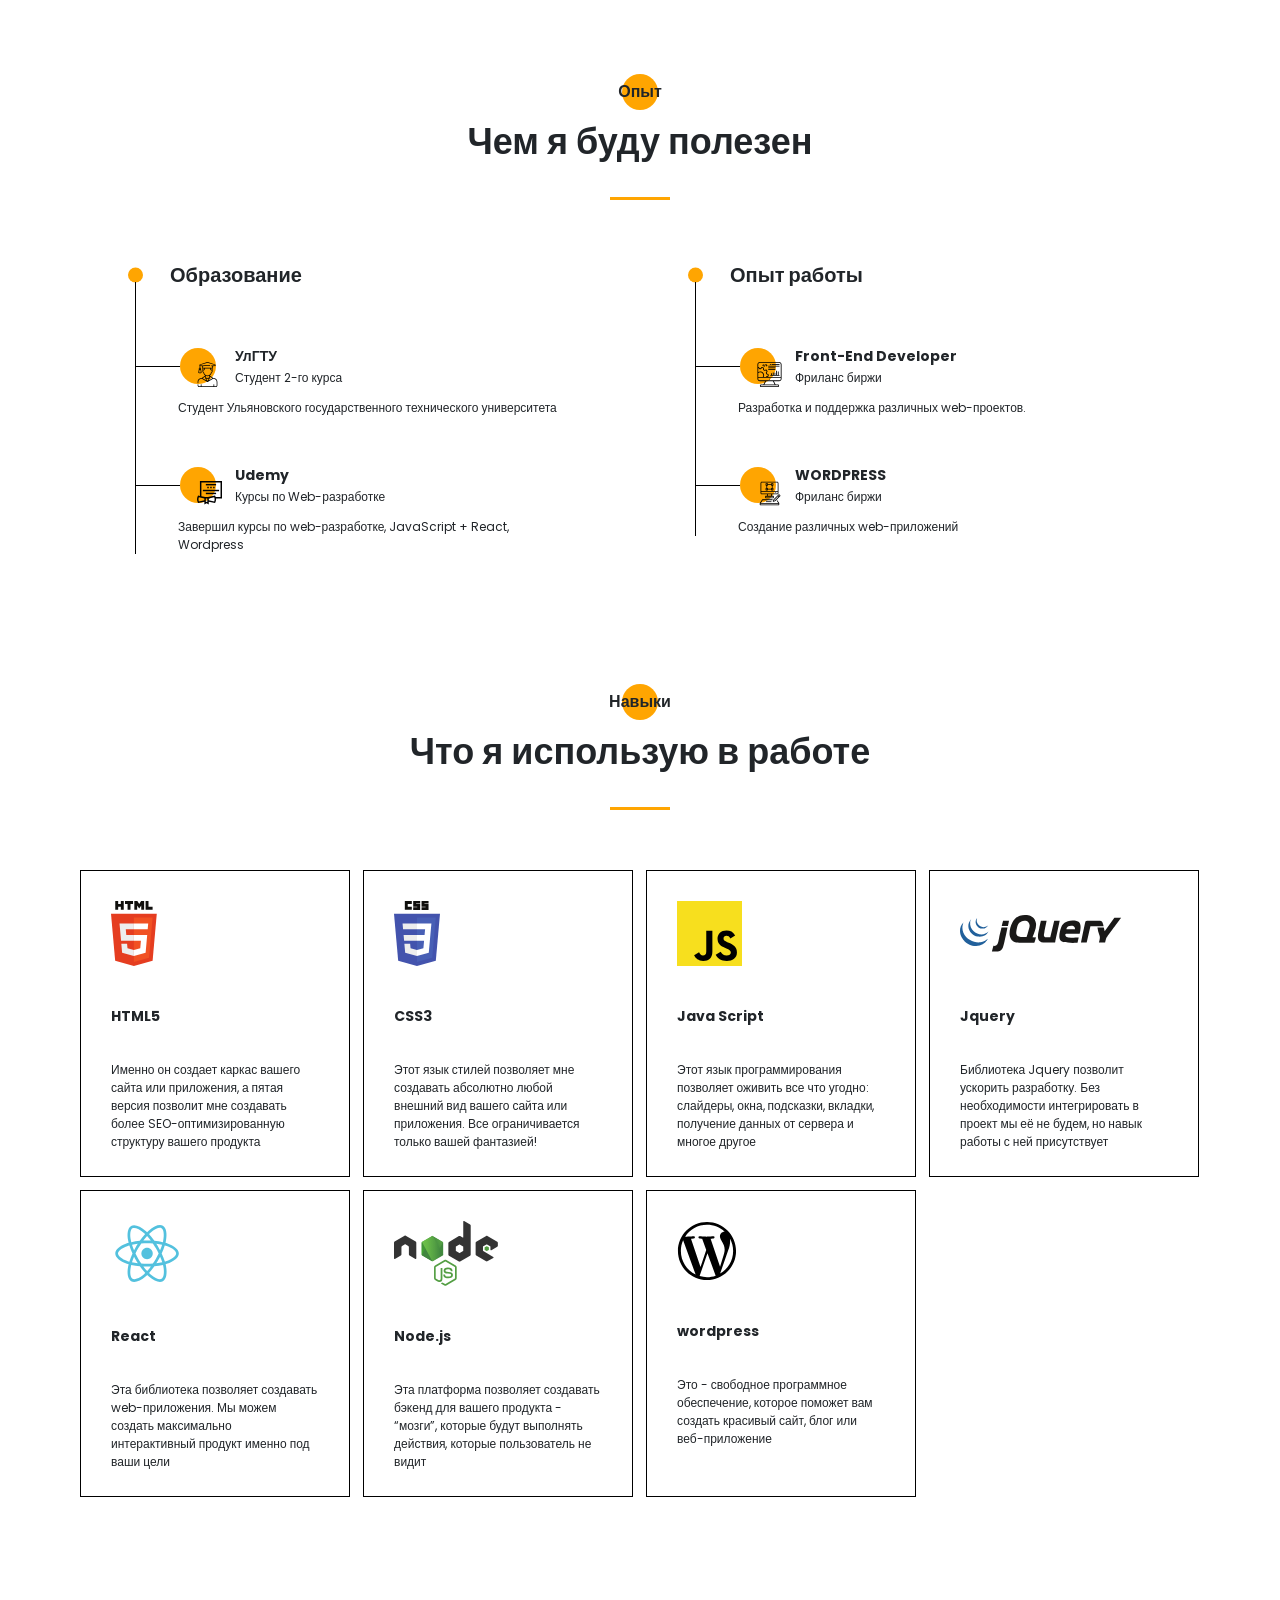
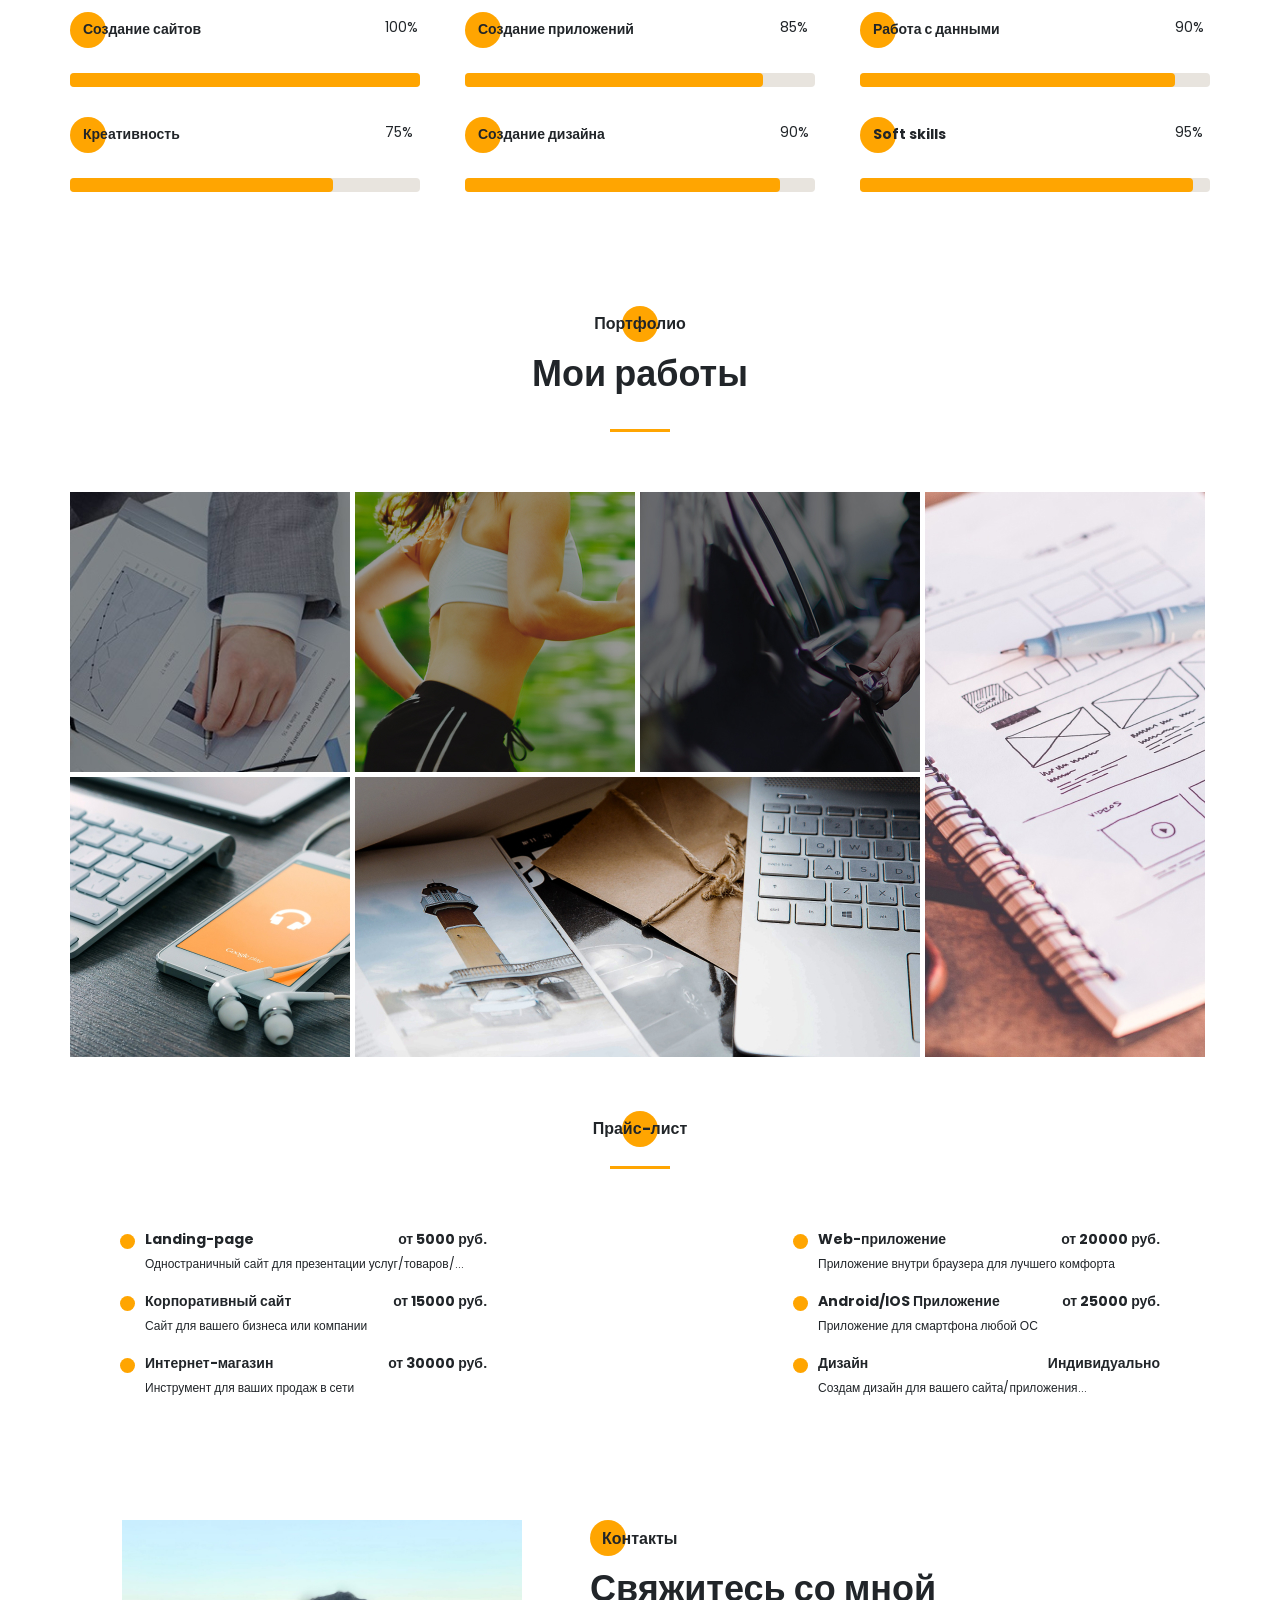
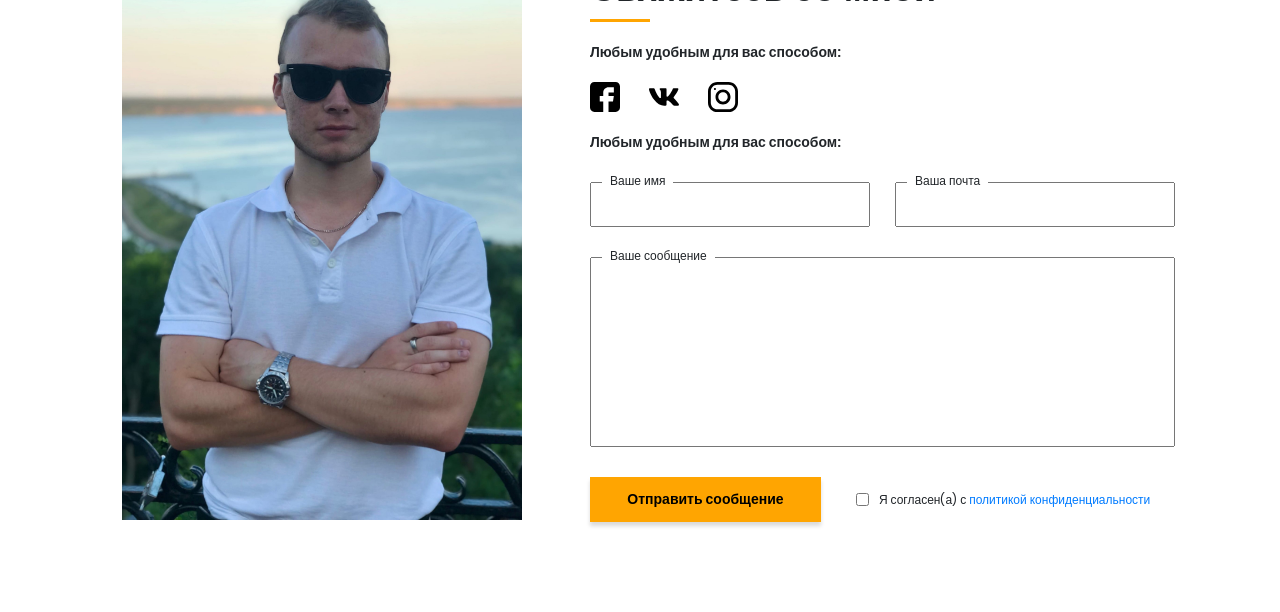
==== commit f79e8007: "Add files via upload" ====
--- a/index.html
+++ b/index.html
@@ -1 +1,561 @@
-<!DOCTYPE html><html lang="ru"><head><meta charset="UTF-8"><meta name="viewport" content="width=device-width,initial-scale=1"><meta http-equiv="X-UA-Compatible" content="ie=edge"><title>Portfolio</title><meta name="title" content="Мое портфолио"><meta name="description" content="Здесь вы сможете ознакомиться с моими работами и узнать больше обо мне"><!-- Open Graph / Facebook --><meta property="og:type" content="website"><meta property="og:url" content="https://metatags.io/"><meta property="og:title" content="Мое портфолио"><meta property="og:description" content="Здесь вы сможете ознакомиться с моими работами и узнать больше обо мне"><meta property="og:image" content="https://metatags.io/assets/meta-tags-16a33a6a8531e519cc0936fbba0ad904e52d35f34a46c97a2c9f6f7dd7d336f2.png"><!-- Twitter --><meta property="twitter:card" content="summary_large_image"><meta property="twitter:url" content="https://metatags.io/"><meta property="twitter:title" content="Мое портфолио"><meta property="twitter:description" content="Здесь вы сможете ознакомиться с моими работами и узнать больше обо мне"><meta property="twitter:image" content="https://metatags.io/assets/meta-tags-16a33a6a8531e519cc0936fbba0ad904e52d35f34a46c97a2c9f6f7dd7d336f2.png"><!-- Favicon  --><link rel="apple-touch-icon" sizes="57x57" href="icons/favicon//apple-icon-57x57.png"><link rel="apple-touch-icon" sizes="60x60" href="icons/favicon//apple-icon-60x60.png"><link rel="apple-touch-icon" sizes="72x72" href="icons/favicon//apple-icon-72x72.png"><link rel="apple-touch-icon" sizes="76x76" href="icons/favicon//apple-icon-76x76.png"><link rel="apple-touch-icon" sizes="114x114" href="icons/favicon//apple-icon-114x114.png"><link rel="apple-touch-icon" sizes="120x120" href="icons/favicon//apple-icon-120x120.png"><link rel="apple-touch-icon" sizes="144x144" href="icons/favicon//apple-icon-144x144.png"><link rel="apple-touch-icon" sizes="152x152" href="icons/favicon//apple-icon-152x152.png"><link rel="apple-touch-icon" sizes="180x180" href="icons/favicon//apple-icon-180x180.png"><link rel="icon" type="image/png" sizes="192x192" href="icons/favicon//android-icon-192x192.png"><link rel="icon" type="image/png" sizes="32x32" href="icons/favicon//favicon-32x32.png"><link rel="icon" type="image/png" sizes="96x96" href="icons/favicon//favicon-96x96.png"><link rel="icon" type="image/png" sizes="16x16" href="icons/favicon//favicon-16x16.png"><link rel="manifest" href="icons/favicon//manifest.json"><meta name="msapplication-TileColor" content="#ffffff"><meta name="msapplication-TileImage" content="icons/favicon//ms-icon-144x144.png"><meta name="theme-color" content="#ffffff"><link rel="stylesheet" href="css/style.min.css"><link rel="stylesheet" href="css/animate.css"></head><body><aside class="sidepanel"><a href="https://www.facebook.com/profile.php?id=100070435984523" class="sidepanel__link"><svg width="20" height="20" viewBox="0 0 20 20" fill="none" xmlns="http://www.w3.org/2000/svg"><path d="M-7.46167e-07 2.92969L-1.28061e-07 17.0703C-5.74539e-08 18.6856 1.31439 20 2.92969 20L17.0703 20C18.6856 20 20 18.6856 20 17.0703L20 11.1719L12.9297 11.1719L12.9297 13.5156L9.41406 13.5156L9.41406 11.1719L7.03125 11.1719C5.09262 11.1719 3.51562 9.59488 3.51562 7.65625L3.51562 4.10156L7.03125 4.10156L7.03125 7.65625L9.41406 7.65625L9.41406 4.10156L12.9297 4.6875L12.9297 7.65625L20 7.65625L20 2.92969C20 1.31439 18.6856 -8.16774e-07 17.0703 -7.46167e-07L2.92969 -1.28061e-07C1.31439 -5.74539e-08 -8.16774e-07 1.31439 -7.46167e-07 2.92969Z" fill="black"/></svg></a><a href="https://www.instagram.com/alexey_kirilin_73/?hl=ru" class="sidepanel__link"><svg width="20" height="20" viewBox="0 0 20 20" fill="none" xmlns="http://www.w3.org/2000/svg"><path d="M-6.01032e-07 6.25L-2.73196e-07 13.75C-1.22337e-07 17.2012 2.79875 20 6.25 20L13.75 20C17.2013 20 20 17.2012 20 13.75L20 6.25C20 2.79875 17.2012 -7.51891e-07 13.75 -6.01032e-07L6.25 -2.73196e-07C2.79875 -1.22337e-07 -7.51891e-07 2.79875 -6.01032e-07 6.25ZM13.75 1.875C16.1625 1.875 18.125 3.8375 18.125 6.25L18.125 13.75C18.125 16.1625 16.1625 18.125 13.75 18.125L6.25 18.125C3.8375 18.125 1.875 16.1625 1.875 13.75L1.875 6.25C1.875 3.8375 3.8375 1.875 6.25 1.875L13.75 1.875Z" fill="black"/><path d="M5 10C5 12.7612 7.23875 15 10 15C12.7613 15 15 12.7612 15 10C15 7.23875 12.7612 5 10 5C7.23875 5 5 7.23875 5 10ZM13.125 10C13.125 11.7225 11.7225 13.125 10 13.125C8.27625 13.125 6.875 11.7225 6.875 10C6.875 8.2775 8.27625 6.875 10 6.875C11.7225 6.875 13.125 8.2775 13.125 10Z" fill="black"/><path d="M5.29123 4.625C5.29123 4.25704 4.99295 3.95875 4.62499 3.95875C4.25703 3.95875 3.95874 4.25704 3.95874 4.625C3.95874 4.99296 4.25703 5.29125 4.62499 5.29125C4.99295 5.29125 5.29123 4.99296 5.29123 4.625Z" fill="black"/></svg> </a><a href="https://vk.com/kirilin_alexey" class="sidepanel__link_vk"><svg id="Bold" enable-background="new 0 0 24 24" height="20" viewBox="0 0 24 24" width="20" xmlns="http://www.w3.org/2000/svg"><path d="m19.915 13.028c-.388-.49-.277-.708 0-1.146.005-.005 3.208-4.431 3.538-5.932l.002-.001c.164-.547 0-.949-.793-.949h-2.624c-.668 0-.976.345-1.141.731 0 0-1.336 3.198-3.226 5.271-.61.599-.892.791-1.225.791-.164 0-.419-.192-.419-.739v-5.105c0-.656-.187-.949-.74-.949h-4.126c-.419 0-.668.306-.668.591 0 .622.945.765 1.043 2.515v3.797c0 .832-.151.985-.486.985-.892 0-3.057-3.211-4.34-6.886-.259-.713-.512-1.001-1.185-1.001h-2.625c-.749 0-.9.345-.9.731 0 .682.892 4.073 4.148 8.553 2.17 3.058 5.226 4.715 8.006 4.715 1.671 0 1.875-.368 1.875-1.001 0-2.922-.151-3.198.686-3.198.388 0 1.056.192 2.616 1.667 1.783 1.749 2.076 2.532 3.074 2.532h2.624c.748 0 1.127-.368.909-1.094-.499-1.527-3.871-4.668-4.023-4.878z"/></svg></a><div class="sidepanel__divider"></div><div class="sidepanel__text"><span>Социальные сети</span></div></aside><div class="menu"><div class="menu__block"><div class="menu__close"><svg width="29" height="30" viewBox="0 0 29 30" fill="none" xmlns="http://www.w3.org/2000/svg"><path d="M17.1568 14.5231L28.4489 3.23075C29.1837 2.49623 29.1837 1.30861 28.4489 0.574085C27.7144 -0.160437 26.5267 -0.160437 25.7922 0.574085L14.4998 11.8665L3.20781 0.574085C2.47295 -0.160437 1.28567 -0.160437 0.551149 0.574085C-0.183717 1.30861 -0.183717 2.49623 0.551149 3.23075L11.8432 14.5231L0.551149 25.8155C-0.183717 26.55 -0.183717 27.7376 0.551149 28.4721C0.917206 28.8385 1.39852 29.0226 1.87948 29.0226C2.36045 29.0226 2.84141 28.8385 3.20781 28.4721L14.4998 17.1798L25.7922 28.4721C26.1586 28.8385 26.6396 29.0226 27.1205 29.0226C27.6015 29.0226 28.0825 28.8385 28.4489 28.4721C29.1837 27.7376 29.1837 26.55 28.4489 25.8155L17.1568 14.5231Z" fill="black"/></svg></div><nav><ul class="menu__list"><li class="menu__link"><a class="menu__anchor" href="#about">ОБО МНЕ</a></li><li class="menu__link"><a class="menu__anchor" href="#resume">МОЙ ОПЫТ</a></li><li class="menu__link"><a class="menu__anchor" href="#skills">МОИ НАВЫКИ</a></li><li class="menu__link"><a class="menu__anchor" href="#portfolio">МОИ РАБОТЫ</a></li><li class="menu__link"><a class="menu__anchor" href="#price">ПРАЙС-ЛИСТ</a></li><li class="menu__link"><a class="menu__anchor" href="#contacts">КОНТАКТЫ</a></li></ul></nav><div class="menu__social"><a href="https://vk.com/kirilin_alexey"><svg id="Bold" enable-background="new 0 0 24 24" height="20" viewBox="0 0 24 24" width="20" xmlns="http://www.w3.org/2000/svg"><path d="m19.915 13.028c-.388-.49-.277-.708 0-1.146.005-.005 3.208-4.431 3.538-5.932l.002-.001c.164-.547 0-.949-.793-.949h-2.624c-.668 0-.976.345-1.141.731 0 0-1.336 3.198-3.226 5.271-.61.599-.892.791-1.225.791-.164 0-.419-.192-.419-.739v-5.105c0-.656-.187-.949-.74-.949h-4.126c-.419 0-.668.306-.668.591 0 .622.945.765 1.043 2.515v3.797c0 .832-.151.985-.486.985-.892 0-3.057-3.211-4.34-6.886-.259-.713-.512-1.001-1.185-1.001h-2.625c-.749 0-.9.345-.9.731 0 .682.892 4.073 4.148 8.553 2.17 3.058 5.226 4.715 8.006 4.715 1.671 0 1.875-.368 1.875-1.001 0-2.922-.151-3.198.686-3.198.388 0 1.056.192 2.616 1.667 1.783 1.749 2.076 2.532 3.074 2.532h2.624c.748 0 1.127-.368.909-1.094-.499-1.527-3.871-4.668-4.023-4.878z"/></svg></a><a href="https://www.instagram.com/alexey_kirilin_73/?hl=ru"><svg width="20" height="20" viewBox="0 0 20 20" fill="none" xmlns="http://www.w3.org/2000/svg"><path d="M13.7495 0L6.24951 0C2.79826 0 -0.000488281 2.79875 -0.000488281 6.25L-0.000488281 13.75C-0.000488281 17.2013 2.79826 20 6.24951 20L13.7495 20C17.2008 20 19.9995 17.2013 19.9995 13.75L19.9995 6.25C19.9995 2.79875 17.2008 0 13.7495 0ZM18.1245 13.75C18.1245 16.1625 16.162 18.125 13.7495 18.125L6.24951 18.125C3.83701 18.125 1.87451 16.1625 1.87451 13.75L1.87451 6.25C1.87451 3.8375 3.83701 1.875 6.24951 1.875L13.7495 1.875C16.162 1.875 18.1245 3.8375 18.1245 6.25L18.1245 13.75Z" fill="black"/><path d="M9.99951 5C7.23826 5 4.99951 7.23875 4.99951 10C4.99951 12.7613 7.23826 15 9.99951 15C12.7608 15 14.9995 12.7613 14.9995 10C14.9995 7.23875 12.7608 5 9.99951 5ZM9.99951 13.125C8.27701 13.125 6.87451 11.7225 6.87451 10C6.87451 8.27625 8.27701 6.875 9.99951 6.875C11.722 6.875 13.1245 8.27625 13.1245 10C13.1245 11.7225 11.722 13.125 9.99951 13.125Z" fill="black"/><path d="M15.3745 5.29123C15.7425 5.29123 16.0408 4.99295 16.0408 4.62499C16.0408 4.25703 15.7425 3.95874 15.3745 3.95874C15.0065 3.95874 14.7083 4.25703 14.7083 4.62499C14.7083 4.99295 15.0065 5.29123 15.3745 5.29123Z" fill="black"/></svg> </a><a href="https://www.facebook.com/profile.php?id=100070435984523"><svg width="20" height="20" viewBox="0 0 20 20" fill="none" xmlns="http://www.w3.org/2000/svg"><path d="M17.0698 0L2.9292 0C1.3139 0 -0.000488281 1.31439 -0.000488281 2.92969L-0.000488281 17.0703C-0.000488281 18.6856 1.3139 20 2.9292 20L8.82764 20L8.82764 12.9297L6.48389 12.9297L6.48389 9.41406L8.82764 9.41406L8.82764 7.03125C8.82764 5.09262 10.4046 3.51563 12.3433 3.51563L15.8979 3.51563L15.8979 7.03125L12.3433 7.03125L12.3433 9.41406L15.8979 9.41406L15.312 12.9297L12.3433 12.9297L12.3433 20L17.0698 20C18.6851 20 19.9995 18.6856 19.9995 17.0703L19.9995 2.92969C19.9995 1.31439 18.6851 0 17.0698 0Z" fill="black"/></svg></a></div></div><div class="menu__overlay"></div></div><section id="up" class="promo"><div class="hamburger"><span></span> <span class="long"></span> <span></span></div><div class="container"><div class="title title_fz16 promo__subtitle">Меня зовут Алексей Кирилин</div><h1 class="title title_fz48 promo__title">Я web-разработчик<br>из Ульяновска</h1><div class="promo__btns"><a href="#portfolio" class="promo__link btn">Портфолио</a> <a href="#about" class="promo__link">Обо мне</a></div></div></section><section class="about fadeInUp wow" data-wow-duration="1s" data-wow-delay="0.2s"><div class="container"><div id="about"><div class="about__wrapper"><div class="about__photo"><img src="img/me5.jpg" alt="photo"></div><div class="about__descr"><h2 class="title title_fz16 about__title">Обо мне</h2><div class="title title_fz36 about__subtitle">Меня зовут Алексей</div><div class="divider"></div><p class="about__text">Привет, меня зовут Алексей и я занимаюсь web-разработкой под ключ. Выполняю адаптивную, кроссбраузерную верстку, программирование, доработку полного функционала сайта.</p></div><div class="about__skills"><div class="about__skills-item"><div class="about__skills-circle"><img src="icons/about_me/web_development.svg" alt="web-dev"></div><div><div class="title title_fz14">Web-разработка</div><div class="about__skills-text">Создание web-проектов любого уровня сложности: от корпоративного сайта до сложного web-сервиса.</div></div></div><div class="about__skills-item"><div class="about__skills-circle"><img src="icons/about_me/mobile_dev.svg" alt="web-dev"></div><div><div class="title title_fz14">Разработка приложений</div><div class="about__skills-text">Создание различных web-приложений</div></div></div><div class="about__skills-item"><div class="about__skills-circle"><img src="icons/about_me/design.svg" alt="web-dev"></div><div><div class="title title_fz14">WORDPRESS</div><div class="about__skills-text">Разработка сайтов - от блога до интернет магазина</div></div></div></div></div></div></div></section><section class="resume fadeInUp wow" data-wow-duration="1s" data-wow-delay="0.2s"><div class="container"><div id="resume"><h2 class="title title_fz16 title__section-title">Опыт</h2><div class="title title_fz36 title__section-subtitle">Чем я буду полезен</div><div class="divider"></div><div class="resume__wrapper"><div class="resume__column"><h3 class="title title_fz20 resume__column-title">Образование</h3><ul><li><div class="resume__item"><div class="resume__item-head"><div class="resume__item-icon"><img src="icons/experience/university.svg" alt="university"></div><h4 class="title title_fz14">УлГТУ</h4><div class="resume__item-location">Студент 2-го курса</div></div><div class="resume__item-body">Студент Ульяновского государственного технического университета</div></div></li><li><div class="resume__item"><div class="resume__item-head"><div class="resume__item-icon"><img src="icons/experience/courses.svg" alt="university"></div><h4 class="title title_fz14">Udemy</h4><div class="resume__item-location">Курсы по Web-разработке</div></div><div class="resume__item-body">Завершил курсы по web-разработке, JavaScript + React, Wordpress</div></div></li></ul></div><div class="resume__column"><h3 class="title title_fz20 resume__column-title">Опыт работы</h3><ul><li><div class="resume__item"><div class="resume__item-head"><div class="resume__item-icon"><img src="icons/experience/developer.svg" alt="university"></div><h4 class="title title_fz14">Front-End Developer</h4><div class="resume__item-location">Фриланс биржи</div></div><div class="resume__item-body">Разработка и поддержка различных web-проектов.</div></div></li><li><div class="resume__item"><div class="resume__item-head"><div class="resume__item-icon"><img src="icons/experience//designer.svg" alt="university"></div><h4 class="title title_fz14">WORDPRESS</h4><div class="resume__item-location">Фриланс биржи</div></div><div class="resume__item-body">Создание различных web-приложений</div></div></li></ul></div><div class="resume__column"></div></div></div></div></section><section class="skills fadeInUp wow" data-wow-duration="1s" data-wow-delay="0.2s"><div class="container"><div id="skills"><h2 class="title title_fz16 title__section-title">Навыки</h2><div class="title title_fz36 title__section-subtitle">Что я использую в работе</div><div class="divider"></div><div class="skills__items"><div class="skills__item"><div class="skills__item-img"><img src="icons/skills/html5.svg" alt="html5"></div><h3 class="title title_fz14">HTML5</h3><p>Именно он создает каркас вашего сайта или приложения, а пятая версия позволит мне создавать более SEO-оптимизированную структуру вашего продукта</p></div><div class="skills__item"><div class="skills__item-img"><img src="icons/skills/css3.svg" alt="css3"></div><h3 class="title title_fz14">CSS3</h3><p>Этот язык стилей позволяет мне создавать абсолютно любой внешний вид вашего сайта или приложения. Все ограничивается только вашей фантазией!</p></div><div class="skills__item"><div class="skills__item-img"><img src="icons/skills/js.svg" alt="java script"></div><h3 class="title title_fz14">Java Script</h3><p>Этот язык программирования позволяет оживить все что угодно: слайдеры, окна, подсказки, вкладки, получение данных от сервера и многое другое</p></div><div class="skills__item"><div class="skills__item-img"><img src="icons/skills/jquery.svg" alt="Jquery"></div><h3 class="title title_fz14">Jquery</h3><p>Библиотека Jquery позволит ускорить разработку. Без необходимости интегрировать в проект мы её не будем, но навык работы с ней присутствует</p></div><div class="skills__item"><div class="skills__item-img"><img src="icons/skills/react.svg" alt="React"></div><h3 class="title title_fz14">React</h3><p>Эта библиотека позволяет создавать web-приложения. Мы можем создать максимально интерактивный продукт именно под ваши цели</p></div><div class="skills__item"><div class="skills__item-img"><img src="icons/skills/node.js.svg" alt="Node.js"></div><h3 class="title title_fz14">Node.js</h3><p>Эта платформа позволяет создавать бэкенд для вашего продукта - “мозги”, которые будут выполнять действия, которые пользователь не видит</p></div><div class="skills__item"><div class="skills__item-img-wordpress"><img src="icons/skills/wordpress.svg" alt="wordpress"></div><h3 class="title title_fz14">wordpress</h3><p>Это - свободное программное обеспечение, которое поможет вам создать красивый сайт, блог или веб-приложение</p></div></div><div class="skills__ratings fadeInUp wow" data-wow-duration="1s" data-wow-delay="0.2s"><div class="skills__ratings-item"><div class="title title_fz14 skills__ratings-title">Создание сайтов</div><div class="skills__ratings-counter">100%</div><div class="skills__ratings-line"><span></span></div></div><div class="skills__ratings-item"><div class="title title_fz14 skills__ratings-title">Создание приложений</div><div class="skills__ratings-counter">85%</div><div class="skills__ratings-line"><span></span></div></div><div class="skills__ratings-item"><div class="title title_fz14 skills__ratings-title">Работа с данными</div><div class="skills__ratings-counter">90%</div><div class="skills__ratings-line"><span></span></div></div><div class="skills__ratings-item"><div class="title title_fz14 skills__ratings-title">Креативность</div><div class="skills__ratings-counter">75%</div><div class="skills__ratings-line"><span></span></div></div><div class="skills__ratings-item"><div class="title title_fz14 skills__ratings-title">Создание дизайна</div><div class="skills__ratings-counter">90%</div><div class="skills__ratings-line"><span></span></div></div><div class="skills__ratings-item"><div class="title title_fz14 skills__ratings-title">Soft skills</div><div class="skills__ratings-counter">95%</div><div class="skills__ratings-line"><span></span></div></div></div></div></div></section><section class="portfolio fadeInUp wow" data-wow-duration="1s" data-wow-delay="0.2s"><div class="container"><div id="portfolio"><h2 class="title title_fz16 title__section-title">Портфолио</h2><div class="title title_fz36 title__section-subtitle">Мои работы</div><div class="divider"></div><div class="portfolio__wrapper"><a href="/Verstka_YouTube_stream" class="portfolio__item"><img src="img/works/slider.jpg" alt="slider"> </a><a href="/Pulse/app" class="portfolio__item"><img src="img/works/pulse.jpg" alt="pulse"> </a><a href="#" class="portfolio__item"><img src="img/works/uber.jpg" alt="uber"> </a><a href="#" class="portfolio__item vertical"><img src="img/works/plans.jpg" alt="test"> </a><a href="#" class="portfolio__item"><img src="img/works/ipad.jpg" alt="test"> </a><a href="#" class="portfolio__item horizonal"><img src="img/works/mac.jpg" alt="test"></a></div></div></div></section><section class="price fadeInUp wow" data-wow-duration="1s" data-wow-delay="0.2s"><div class="container"><div id="price"><h2 class="title title_fz16 title__section-title">Прайс-лист</h2><div class="divider"></div><div class="price__wrapper"><div class="price__item"><div class="price__type">Landing-page</div><div class="price__count">от 5000 руб.</div><div class="price__descr">Одностраничный сайт для презентации услуг/товаров/...</div></div><div class="price__item"><div class="price__type">Web-приложение</div><div class="price__count">от 20000 руб.</div><div class="price__descr">Приложение внутри браузера для лучшего комфорта</div></div><div class="price__item"><div class="price__type">Корпоративный сайт</div><div class="price__count">от 15000 руб.</div><div class="price__descr">Сайт для вашего бизнеса или компании</div></div><div class="price__item"><div class="price__type">Android/IOS Приложение</div><div class="price__count">от 25000 руб.</div><div class="price__descr">Приложение для смартфона любой ОС</div></div><div class="price__item"><div class="price__type">Интернет-магазин</div><div class="price__count">от 30000 руб.</div><div class="price__descr">Инструмент для ваших продаж в сети</div></div><div class="price__item"><div class="price__type">Дизайн</div><div class="price__count">Индивидуально</div><div class="price__descr">Создам дизайн для вашего сайта/приложения...</div></div></div></div></div></section><section class="contacts fadeInUp wow" data-wow-duration="1s" data-wow-delay="0.2s"><div class="container"><div id="contacts"><div class="contacts__wrapper"><div class="contacts__photo"><img src="img/me5.jpg" alt="photo"></div><div class="contacts__descr"><h2 class="title title_fz16 contacts__title">Контакты</h2><div class="title title_fz36 contacts__subtitle">Свяжитесь со мной</div><div class="divider"></div><div class="title title_fz14 contacts__text">Любым удобным для вас способом:</div><div class="contacts__social"><a href="https://www.facebook.com/profile.php?id=100070435984523" class="contacts__link"><img src="icons/social/Facebook_straight.svg" alt="facebook"> </a><a href="https://vk.com/kirilin_alexey" class="contacts__link"><img src="icons/social/vk.svg" alt="vkontakte"> </a><a href="https://www.instagram.com/alexey_kirilin_73/?hl=ru" class="contacts__link"><img src="icons/social/Instagram_straight.svg" alt="instagram"></a></div><div class="title title_fz14 contacts__text">Любым удобным для вас способом:</div><form action="#" class="contacts__form"><div class="contacts__input"><input required name="name" id="name" type="text"> <label for="name">Ваше имя</label></div><div class="contacts__input"><input required name="email" id="email" type="email"> <label for="email">Ваша почта</label></div><div class="contacts__textarea"><textarea name="text" id="text"></textarea> <label for="text">Ваше сообщение</label></div><div class="contacts__triggers"><button class="contacts__btn btn">Отправить сообщение</button><div class="contacts__policy"><input required type="checkbox"> <span>Я согласен(а) с <a href="/policy.html">политикой конфиденциальности</a></span></div></div></form></div></div></div></div></section><a href="#up" class="pageup"><img src="icons/chevron-circle-up-solid.svg" alt="up"></a><script type="text/javascript" src="https://ajax.googleapis.com/ajax/libs/jquery/1.10.1/jquery.min.js"></script><script src="js/wow.min.js"></script><script src="js/script.js"></script></body></html>+<!DOCTYPE html>
+<html lang="ru">
+
+<head>
+    <meta charset="UTF-8">
+    <meta name="viewport" content="width=device-width, initial-scale=1.0">
+    <meta http-equiv="X-UA-Compatible" content="ie=edge">
+    <title>Portfolio</title>
+    <meta name="title" content="Мое портфолио">
+    <meta name="description" content="Здесь вы сможете ознакомиться с моими работами и узнать больше обо мне">
+
+    <!-- Open Graph / Facebook -->
+    <meta property="og:type" content="website">
+    <meta property="og:url" content="https://metatags.io/">
+    <meta property="og:title" content="Мое портфолио">
+    <meta property="og:description" content="Здесь вы сможете ознакомиться с моими работами и узнать больше обо мне">
+    <meta property="og:image"
+        content="https://metatags.io/assets/meta-tags-16a33a6a8531e519cc0936fbba0ad904e52d35f34a46c97a2c9f6f7dd7d336f2.png">
+
+    <!-- Twitter -->
+    <meta property="twitter:card" content="summary_large_image">
+    <meta property="twitter:url" content="https://metatags.io/">
+    <meta property="twitter:title" content="Мое портфолио">
+    <meta property="twitter:description"
+        content="Здесь вы сможете ознакомиться с моими работами и узнать больше обо мне">
+    <meta property="twitter:image"
+        content="https://metatags.io/assets/meta-tags-16a33a6a8531e519cc0936fbba0ad904e52d35f34a46c97a2c9f6f7dd7d336f2.png">
+
+    <!-- Favicon  -->
+    <link rel="apple-touch-icon" sizes="57x57" href="icons/favicon//apple-icon-57x57.png">
+    <link rel="apple-touch-icon" sizes="60x60" href="icons/favicon//apple-icon-60x60.png">
+    <link rel="apple-touch-icon" sizes="72x72" href="icons/favicon//apple-icon-72x72.png">
+    <link rel="apple-touch-icon" sizes="76x76" href="icons/favicon//apple-icon-76x76.png">
+    <link rel="apple-touch-icon" sizes="114x114" href="icons/favicon//apple-icon-114x114.png">
+    <link rel="apple-touch-icon" sizes="120x120" href="icons/favicon//apple-icon-120x120.png">
+    <link rel="apple-touch-icon" sizes="144x144" href="icons/favicon//apple-icon-144x144.png">
+    <link rel="apple-touch-icon" sizes="152x152" href="icons/favicon//apple-icon-152x152.png">
+    <link rel="apple-touch-icon" sizes="180x180" href="icons/favicon//apple-icon-180x180.png">
+    <link rel="icon" type="image/png" sizes="192x192" href="icons/favicon//android-icon-192x192.png">
+    <link rel="icon" type="image/png" sizes="32x32" href="icons/favicon//favicon-32x32.png">
+    <link rel="icon" type="image/png" sizes="96x96" href="icons/favicon//favicon-96x96.png">
+    <link rel="icon" type="image/png" sizes="16x16" href="icons/favicon//favicon-16x16.png">
+    <link rel="manifest" href="icons/favicon//manifest.json">
+    <meta name="msapplication-TileColor" content="#ffffff">
+    <meta name="msapplication-TileImage" content="icons/favicon//ms-icon-144x144.png">
+    <meta name="theme-color" content="#ffffff">
+
+    <link rel="stylesheet" href="css/style.min.css">
+    <link rel="stylesheet" href="css/animate.css">
+</head>
+
+<body>
+    <aside class="sidepanel">
+        <a href="https://www.facebook.com/profile.php?id=100070435984523" class="sidepanel__link"><svg width="20"
+                height="20" viewBox="0 0 20 20" fill="none" xmlns="http://www.w3.org/2000/svg">
+                <path
+                    d="M-7.46167e-07 2.92969L-1.28061e-07 17.0703C-5.74539e-08 18.6856 1.31439 20 2.92969 20L17.0703 20C18.6856 20 20 18.6856 20 17.0703L20 11.1719L12.9297 11.1719L12.9297 13.5156L9.41406 13.5156L9.41406 11.1719L7.03125 11.1719C5.09262 11.1719 3.51562 9.59488 3.51562 7.65625L3.51562 4.10156L7.03125 4.10156L7.03125 7.65625L9.41406 7.65625L9.41406 4.10156L12.9297 4.6875L12.9297 7.65625L20 7.65625L20 2.92969C20 1.31439 18.6856 -8.16774e-07 17.0703 -7.46167e-07L2.92969 -1.28061e-07C1.31439 -5.74539e-08 -8.16774e-07 1.31439 -7.46167e-07 2.92969Z"
+                    fill="black" />
+            </svg></a>
+        <a href="https://www.instagram.com/alexey_kirilin_73/?hl=ru" class="sidepanel__link"><svg width="20" height="20"
+                viewBox="0 0 20 20" fill="none" xmlns="http://www.w3.org/2000/svg">
+                <path
+                    d="M-6.01032e-07 6.25L-2.73196e-07 13.75C-1.22337e-07 17.2012 2.79875 20 6.25 20L13.75 20C17.2013 20 20 17.2012 20 13.75L20 6.25C20 2.79875 17.2012 -7.51891e-07 13.75 -6.01032e-07L6.25 -2.73196e-07C2.79875 -1.22337e-07 -7.51891e-07 2.79875 -6.01032e-07 6.25ZM13.75 1.875C16.1625 1.875 18.125 3.8375 18.125 6.25L18.125 13.75C18.125 16.1625 16.1625 18.125 13.75 18.125L6.25 18.125C3.8375 18.125 1.875 16.1625 1.875 13.75L1.875 6.25C1.875 3.8375 3.8375 1.875 6.25 1.875L13.75 1.875Z"
+                    fill="black" />
+                <path
+                    d="M5 10C5 12.7612 7.23875 15 10 15C12.7613 15 15 12.7612 15 10C15 7.23875 12.7612 5 10 5C7.23875 5 5 7.23875 5 10ZM13.125 10C13.125 11.7225 11.7225 13.125 10 13.125C8.27625 13.125 6.875 11.7225 6.875 10C6.875 8.2775 8.27625 6.875 10 6.875C11.7225 6.875 13.125 8.2775 13.125 10Z"
+                    fill="black" />
+                <path
+                    d="M5.29123 4.625C5.29123 4.25704 4.99295 3.95875 4.62499 3.95875C4.25703 3.95875 3.95874 4.25704 3.95874 4.625C3.95874 4.99296 4.25703 5.29125 4.62499 5.29125C4.99295 5.29125 5.29123 4.99296 5.29123 4.625Z"
+                    fill="black" />
+            </svg>
+        </a>
+        <a href="https://vk.com/kirilin_alexey" class="sidepanel__link_vk"><svg id="Bold"
+                enable-background="new 0 0 24 24" height="20" viewBox="0 0 24 24" width="20"
+                xmlns="http://www.w3.org/2000/svg">
+                <path
+                    d="m19.915 13.028c-.388-.49-.277-.708 0-1.146.005-.005 3.208-4.431 3.538-5.932l.002-.001c.164-.547 0-.949-.793-.949h-2.624c-.668 0-.976.345-1.141.731 0 0-1.336 3.198-3.226 5.271-.61.599-.892.791-1.225.791-.164 0-.419-.192-.419-.739v-5.105c0-.656-.187-.949-.74-.949h-4.126c-.419 0-.668.306-.668.591 0 .622.945.765 1.043 2.515v3.797c0 .832-.151.985-.486.985-.892 0-3.057-3.211-4.34-6.886-.259-.713-.512-1.001-1.185-1.001h-2.625c-.749 0-.9.345-.9.731 0 .682.892 4.073 4.148 8.553 2.17 3.058 5.226 4.715 8.006 4.715 1.671 0 1.875-.368 1.875-1.001 0-2.922-.151-3.198.686-3.198.388 0 1.056.192 2.616 1.667 1.783 1.749 2.076 2.532 3.074 2.532h2.624c.748 0 1.127-.368.909-1.094-.499-1.527-3.871-4.668-4.023-4.878z" />
+            </svg></a>
+        <div class="sidepanel__divider"></div>
+        <div class="sidepanel__text"><span>Социальные сети</span></div>
+    </aside>
+
+    <div class="menu">
+        <div class="menu__block">
+            <div class="menu__close">
+                <svg width="29" height="30" viewBox="0 0 29 30" fill="none" xmlns="http://www.w3.org/2000/svg">
+                    <path
+                        d="M17.1568 14.5231L28.4489 3.23075C29.1837 2.49623 29.1837 1.30861 28.4489 0.574085C27.7144 -0.160437 26.5267 -0.160437 25.7922 0.574085L14.4998 11.8665L3.20781 0.574085C2.47295 -0.160437 1.28567 -0.160437 0.551149 0.574085C-0.183717 1.30861 -0.183717 2.49623 0.551149 3.23075L11.8432 14.5231L0.551149 25.8155C-0.183717 26.55 -0.183717 27.7376 0.551149 28.4721C0.917206 28.8385 1.39852 29.0226 1.87948 29.0226C2.36045 29.0226 2.84141 28.8385 3.20781 28.4721L14.4998 17.1798L25.7922 28.4721C26.1586 28.8385 26.6396 29.0226 27.1205 29.0226C27.6015 29.0226 28.0825 28.8385 28.4489 28.4721C29.1837 27.7376 29.1837 26.55 28.4489 25.8155L17.1568 14.5231Z"
+                        fill="black" />
+                </svg>
+
+            </div>
+            <nav>
+                <ul class="menu__list">
+                    <li class="menu__link"><a class="menu__anchor" href="#about">ОБО МНЕ</a></li>
+                    <li class="menu__link"><a class="menu__anchor" href="#resume">МОЙ ОПЫТ</a></li>
+                    <li class="menu__link"><a class="menu__anchor" href="#skills">МОИ НАВЫКИ</a></li>
+                    <li class="menu__link"><a class="menu__anchor" href="#portfolio">МОИ РАБОТЫ</a></li>
+                    <li class="menu__link"><a class="menu__anchor" href="#price">ПРАЙС-ЛИСТ</a></li>
+                    <li class="menu__link"><a class="menu__anchor" href="#contacts">КОНТАКТЫ</a></li>
+                </ul>
+            </nav>
+
+            <div class="menu__social">
+                <a href="https://vk.com/kirilin_alexey"><svg id="Bold" enable-background="new 0 0 24 24" height="20"
+                        viewBox="0 0 24 24" width="20" xmlns="http://www.w3.org/2000/svg">
+                        <path
+                            d="m19.915 13.028c-.388-.49-.277-.708 0-1.146.005-.005 3.208-4.431 3.538-5.932l.002-.001c.164-.547 0-.949-.793-.949h-2.624c-.668 0-.976.345-1.141.731 0 0-1.336 3.198-3.226 5.271-.61.599-.892.791-1.225.791-.164 0-.419-.192-.419-.739v-5.105c0-.656-.187-.949-.74-.949h-4.126c-.419 0-.668.306-.668.591 0 .622.945.765 1.043 2.515v3.797c0 .832-.151.985-.486.985-.892 0-3.057-3.211-4.34-6.886-.259-.713-.512-1.001-1.185-1.001h-2.625c-.749 0-.9.345-.9.731 0 .682.892 4.073 4.148 8.553 2.17 3.058 5.226 4.715 8.006 4.715 1.671 0 1.875-.368 1.875-1.001 0-2.922-.151-3.198.686-3.198.388 0 1.056.192 2.616 1.667 1.783 1.749 2.076 2.532 3.074 2.532h2.624c.748 0 1.127-.368.909-1.094-.499-1.527-3.871-4.668-4.023-4.878z" />
+                    </svg></a>
+                <a href="https://www.instagram.com/alexey_kirilin_73/?hl=ru"><svg width="20" height="20"
+                        viewBox="0 0 20 20" fill="none" xmlns="http://www.w3.org/2000/svg">
+                        <path
+                            d="M13.7495 0L6.24951 0C2.79826 0 -0.000488281 2.79875 -0.000488281 6.25L-0.000488281 13.75C-0.000488281 17.2013 2.79826 20 6.24951 20L13.7495 20C17.2008 20 19.9995 17.2013 19.9995 13.75L19.9995 6.25C19.9995 2.79875 17.2008 0 13.7495 0ZM18.1245 13.75C18.1245 16.1625 16.162 18.125 13.7495 18.125L6.24951 18.125C3.83701 18.125 1.87451 16.1625 1.87451 13.75L1.87451 6.25C1.87451 3.8375 3.83701 1.875 6.24951 1.875L13.7495 1.875C16.162 1.875 18.1245 3.8375 18.1245 6.25L18.1245 13.75Z"
+                            fill="black" />
+                        <path
+                            d="M9.99951 5C7.23826 5 4.99951 7.23875 4.99951 10C4.99951 12.7613 7.23826 15 9.99951 15C12.7608 15 14.9995 12.7613 14.9995 10C14.9995 7.23875 12.7608 5 9.99951 5ZM9.99951 13.125C8.27701 13.125 6.87451 11.7225 6.87451 10C6.87451 8.27625 8.27701 6.875 9.99951 6.875C11.722 6.875 13.1245 8.27625 13.1245 10C13.1245 11.7225 11.722 13.125 9.99951 13.125Z"
+                            fill="black" />
+                        <path
+                            d="M15.3745 5.29123C15.7425 5.29123 16.0408 4.99295 16.0408 4.62499C16.0408 4.25703 15.7425 3.95874 15.3745 3.95874C15.0065 3.95874 14.7083 4.25703 14.7083 4.62499C14.7083 4.99295 15.0065 5.29123 15.3745 5.29123Z"
+                            fill="black" />
+                    </svg>
+                </a>
+                <a href="https://www.facebook.com/profile.php?id=100070435984523"><svg width="20" height="20"
+                        viewBox="0 0 20 20" fill="none" xmlns="http://www.w3.org/2000/svg">
+                        <path
+                            d="M17.0698 0L2.9292 0C1.3139 0 -0.000488281 1.31439 -0.000488281 2.92969L-0.000488281 17.0703C-0.000488281 18.6856 1.3139 20 2.9292 20L8.82764 20L8.82764 12.9297L6.48389 12.9297L6.48389 9.41406L8.82764 9.41406L8.82764 7.03125C8.82764 5.09262 10.4046 3.51563 12.3433 3.51563L15.8979 3.51563L15.8979 7.03125L12.3433 7.03125L12.3433 9.41406L15.8979 9.41406L15.312 12.9297L12.3433 12.9297L12.3433 20L17.0698 20C18.6851 20 19.9995 18.6856 19.9995 17.0703L19.9995 2.92969C19.9995 1.31439 18.6851 0 17.0698 0Z"
+                            fill="black" />
+                    </svg>
+                </a>
+            </div>
+        </div>
+        <div class="menu__overlay">
+
+        </div>
+    </div>
+
+    <section id="up" class="promo">
+        <div class="hamburger">
+            <span></span>
+            <span class="long"></span>
+            <span></span>
+        </div>
+        <div class="container">
+            <div class="title title_fz16 promo__subtitle">Меня зовут Алексей Кирилин</div>
+            <h1 class="title title_fz48 promo__title">Я web-разработчик <br>
+                из Ульяновска</h1>
+            <div class="promo__btns">
+                <a href="#portfolio" class="promo__link btn">Портфолио</a>
+                <a href="#about" class="promo__link">Обо мне</a>
+            </div>
+        </div>
+    </section>
+
+    <section class="about fadeInUp wow" id="about" data-wow-duration="1s" data-wow-delay="0.2s">
+
+        <div class="container">
+                <div class="about__wrapper">
+                    <div class="about__photo">
+                        <img src="img/me5.jpg" alt="photo">
+                    </div>
+
+                    <div class="about__descr">
+                        <h2 class="title title_fz16 about__title">Обо мне</h2>
+                        <div class="title title_fz36 about__subtitle">Меня зовут Алексей</div>
+                        <div class="divider"></div>
+                        <p class="about__text">Привет, меня зовут Алексей и я занимаюсь web-разработкой под ключ. Выполняю адаптивную, кроссбраузерную верстку, программирование, доработку полного функционала сайта.
+                            
+                        </p>
+                    </div>
+                    <div class="about__skills">
+                        <div class="about__skills-item">
+                            <div class="about__skills-circle">
+                                <img src="icons/about_me/web_development.svg" alt="web-dev">
+                            </div>
+                            <div>
+                                <div class="title title_fz14">
+                                    Web-разработка
+                                </div>
+                                <div class="about__skills-text">
+                                    Создание web-проектов любого уровня сложности: от корпоративного сайта до сложного web-сервиса.
+                                </div>
+                            </div>
+                        </div>
+                        <div class="about__skills-item">
+                            <div class="about__skills-circle">
+                                <img src="icons/about_me/mobile_dev.svg" alt="web-dev">
+                            </div>
+                            <div>
+                                <div class="title title_fz14">
+                                    Разработка приложений
+                                </div>
+                                <div class="about__skills-text">
+                                    Создание различных web-приложений
+                                </div>
+                            </div>
+                        </div>
+                        <div class="about__skills-item">
+                            <div class="about__skills-circle">
+                                <img src="icons/about_me/design.svg" alt="web-dev">
+                            </div>
+                            <div>
+                                <div class="title title_fz14">
+                                    WORDPRESS
+                                </div>
+                                <div class="about__skills-text">
+                                    Разработка сайтов - от блога до интернет магазина
+                                </div>
+                            </div>
+                        </div>
+                    </div>
+                </div>
+            </div>
+    </section>
+
+    <section class="resume fadeInUp wow" id="resume" data-wow-duration="1s" data-wow-delay="0.2s">
+        <div class="container">
+           
+                <h2 class="title title_fz16 title__section-title">Опыт</h2>
+                <div class="title title_fz36 title__section-subtitle">Чем я буду полезен</div>
+                <div class="divider"></div>
+
+                <div class="resume__wrapper">
+                    <div class="resume__column">
+                        <h3 class="title title_fz20 resume__column-title">Образование</h3>
+                        <ul>
+                            <li>
+                                <div class="resume__item">
+                                    <div class="resume__item-head">
+                                        <div class="resume__item-icon">
+                                            <img src="icons/experience/university.svg" alt="university">
+                                        </div>
+                                        <h4 class="title title_fz14">УлГТУ</h4>
+                                        <div class="resume__item-location">Студент 2-го курса</div>
+                                    </div>
+                                    <div class="resume__item-body ">
+                                        Студент Ульяновского государственного технического университета
+                                    </div>
+                                </div>
+                            </li>
+                            <li>
+                                <div class="resume__item">
+                                    <div class="resume__item-head">
+                                        <div class="resume__item-icon">
+                                            <img src="icons/experience/courses.svg" alt="university">
+                                        </div>
+                                        <h4 class="title title_fz14">Udemy</h4>
+                                        <div class="resume__item-location">Курсы по Web-разработке </div>
+                                    </div>
+                                    <div class="resume__item-body">
+                                        Завершил курсы по web-разработке, JavaScript + React, Wordpress
+
+                                    </div>
+                                </div>
+                            </li>
+                        </ul>
+                    </div>
+                    <div class="resume__column">
+                        <h3 class="title title_fz20 resume__column-title">Опыт работы</h3>
+                        <ul>
+                            <li>
+                                <div class="resume__item">
+                                    <div class="resume__item-head">
+                                        <div class="resume__item-icon">
+                                            <img src="icons/experience/developer.svg" alt="university">
+                                        </div>
+                                        <h4 class="title title_fz14">Front-End Developer</h4>
+                                        <div class="resume__item-location">Фриланс биржи</div>
+                                    </div>
+                                    <div class="resume__item-body">
+                                        Разработка и поддержка различных web-проектов.
+                                    </div>
+                                </div>
+                            </li>
+                            <li>
+                                <div class="resume__item">
+                                    <div class="resume__item-head">
+                                        <div class="resume__item-icon">
+                                            <img src="icons/experience//designer.svg" alt="university">
+                                        </div>
+                                        <h4 class="title title_fz14">WORDPRESS</h4>
+                                        <div class="resume__item-location">Фриланс биржи</div>
+                                    </div>
+                                    <div class="resume__item-body">
+                                        Создание различных web-приложений
+                                    </div>
+                                </div>
+                            </li>
+                        </ul>
+                    </div>
+                    <div class="resume__column"></div>
+                </div>
+            </div>
+
+    </section>
+
+
+    <section class="skills fadeInUp wow" id="skills" data-wow-duration="1s" data-wow-delay="0.2s">
+        <div class="container">
+                <h2 class="title title_fz16 title__section-title">Навыки</h2>
+                <div class="title title_fz36 title__section-subtitle">Что я использую в работе</div>
+                <div class="divider"></div>
+
+                <div class="skills__items">
+                    <div class="skills__item">
+                        <div class="skills__item-img">
+                            <img src="icons/skills/html5.svg" alt="html5">
+                        </div>
+                        <h3 class="title title_fz14">HTML5</h3>
+                        <p>Именно он создает каркас вашего сайта или приложения, а пятая версия позволит мне создавать
+                            более
+                            SEO-оптимизированную структуру вашего продукта</p>
+                    </div>
+                    <div class="skills__item">
+                        <div class="skills__item-img">
+                            <img src="icons/skills/css3.svg" alt="css3">
+                        </div>
+                        <h3 class="title title_fz14">CSS3</h3>
+                        <p>Этот язык стилей позволяет мне создавать абсолютно любой внешний вид вашего сайта или
+                            приложения.
+                            Все ограничивается только вашей фантазией!</p>
+                    </div>
+                    <div class="skills__item">
+                        <div class="skills__item-img">
+                            <img src="icons/skills/js.svg" alt="java script">
+                        </div>
+                        <h3 class="title title_fz14">Java Script</h3>
+                        <p>Этот язык программирования позволяет оживить все что угодно: слайдеры, окна, подсказки,
+                            вкладки,
+                            получение данных от сервера и многое другое</p>
+                    </div>
+                    <div class="skills__item">
+                        <div class="skills__item-img">
+                            <img src="icons/skills/jquery.svg" alt="Jquery">
+                        </div>
+                        <h3 class="title title_fz14">Jquery</h3>
+                        <p>Библиотека Jquery позволит ускорить разработку. Без необходимости интегрировать в проект мы
+                            её не
+                            будем, но навык работы с ней присутствует</p>
+                    </div>
+                    <div class="skills__item">
+                        <div class="skills__item-img">
+                            <img src="icons/skills/react.svg" alt="React">
+                        </div>
+                        <h3 class="title title_fz14">React</h3>
+                        <p>Эта библиотека позволяет создавать web-приложения. Мы можем создать максимально интерактивный
+                            продукт именно под ваши цели</p>
+                    </div>
+                    <div class="skills__item">
+                        <div class="skills__item-img">
+                            <img src="icons/skills/node.js.svg" alt="Node.js">
+                        </div>
+                        <h3 class="title title_fz14">Node.js</h3>
+                        <p>Эта платформа позволяет создавать бэкенд для вашего продукта - “мозги”, которые будут
+                            выполнять
+                            действия, которые пользователь не видит</p>
+                    </div>
+                    <div class="skills__item">
+                        <div class="skills__item-img-wordpress">
+                            <img src="icons/skills/wordpress.svg" alt="wordpress">
+                        </div>
+                        <h3 class="title title_fz14">wordpress</h3>
+                        <p>Это - свободное программное обеспечение, которое поможет вам создать красивый сайт, блог или
+                            веб-приложение</p>
+                    </div>
+                </div>
+
+
+                <div class="skills__ratings fadeInUp wow" data-wow-duration="1s" data-wow-delay="0.2s">
+                    <div class="skills__ratings-item">
+                        <div class="title title_fz14 skills__ratings-title">Создание сайтов</div>
+                        <div class="skills__ratings-counter">100%</div>
+                        <div class="skills__ratings-line">
+                            <span></span>
+                        </div>
+                    </div>
+                    <div class="skills__ratings-item">
+                        <div class="title title_fz14 skills__ratings-title">Создание приложений</div>
+                        <div class="skills__ratings-counter">85%</div>
+                        <div class="skills__ratings-line">
+                            <span></span>
+                        </div>
+                    </div>
+                    <div class="skills__ratings-item">
+                        <div class="title title_fz14 skills__ratings-title">Работа с данными</div>
+                        <div class="skills__ratings-counter">90%</div>
+                        <div class="skills__ratings-line">
+                            <span></span>
+                        </div>
+                    </div>
+                    <div class="skills__ratings-item">
+                        <div class="title title_fz14 skills__ratings-title">Креативность</div>
+                        <div class="skills__ratings-counter">75%</div>
+                        <div class="skills__ratings-line">
+                            <span></span>
+                        </div>
+                    </div>
+                    <div class="skills__ratings-item">
+                        <div class="title title_fz14 skills__ratings-title">Создание дизайна</div>
+                        <div class="skills__ratings-counter">90%</div>
+                        <div class="skills__ratings-line">
+                            <span></span>
+                        </div>
+                    </div>
+                    <div class="skills__ratings-item">
+                        <div class="title title_fz14 skills__ratings-title">Soft skills</div>
+                        <div class="skills__ratings-counter">95%</div>
+                        <div class="skills__ratings-line">
+                            <span></span>
+                        </div>
+                    </div>
+                </div>
+            </div>
+    </section>
+
+
+    <section class="portfolio fadeInUp wow" id="portfolio" data-wow-duration="1s" data-wow-delay="0.2s">
+        <div class="container">
+                <h2 class="title title_fz16 title__section-title">Портфолио</h2>
+                <div class="title title_fz36 title__section-subtitle">Мои работы</div>
+                <div class="divider"></div>
+
+                <div class="portfolio__wrapper">
+                    <a href="/Verstka_YouTube_stream" class="portfolio__item">
+                        <img src="img/works/slider.jpg" alt="slider">
+                    </a>
+                    <a href="/Pulse/app" class="portfolio__item">
+                        <img src="img/works/pulse.jpg" alt="pulse">
+                    </a>
+                    <a href="#" class="portfolio__item">
+                        <img src="img/works/uber.jpg" alt="uber">
+                    </a>
+                    <a href="#" class="portfolio__item vertical">
+                        <img src="img/works/plans.jpg" alt="test">
+                    </a>
+                    <a href="#" class="portfolio__item">
+                        <img src="img/works/ipad.jpg" alt="test">
+                    </a>
+                    <a href="#" class="portfolio__item horizonal">
+                        <img src="img/works/mac.jpg" alt="test">
+                    </a>
+                </div>
+            </div>
+    </section>
+
+    <section class="price fadeInUp wow" id="price" data-wow-duration="1s" data-wow-delay="0.2s">
+        <div class="container">
+                <h2 class="title title_fz16 title__section-title">Прайс-лист</h2>
+                <div class="divider"></div>
+
+                <div class="price__wrapper">
+                    <div class="price__item">
+                        <div class="price__type">Landing-page</div>
+                        <div class="price__count">от 5000 руб.</div>
+                        <div class="price__descr">
+                            Одностраничный сайт для презентации услуг/товаров/...
+                        </div>
+                    </div>
+                    <div class="price__item">
+                        <div class="price__type">Web-приложение</div>
+                        <div class="price__count">от 20000 руб.</div>
+                        <div class="price__descr">
+                            Приложение внутри браузера для лучшего комфорта
+                        </div>
+                    </div>
+                    <div class="price__item">
+                        <div class="price__type">Корпоративный сайт</div>
+                        <div class="price__count">от 15000 руб.</div>
+                        <div class="price__descr">
+                            Сайт для вашего бизнеса или компании
+                        </div>
+                    </div>
+                    <div class="price__item">
+                        <div class="price__type">Android/IOS Приложение</div>
+                        <div class="price__count">от 25000 руб.</div>
+                        <div class="price__descr">
+                            Приложение для смартфона любой ОС
+                        </div>
+                    </div>
+                    <div class="price__item">
+                        <div class="price__type">Интернет-магазин</div>
+                        <div class="price__count">от 30000 руб.</div>
+                        <div class="price__descr">
+                            Инструмент для ваших продаж в сети
+                        </div>
+                    </div>
+                    <div class="price__item">
+                        <div class="price__type">Дизайн</div>
+                        <div class="price__count">Индивидуально</div>
+                        <div class="price__descr">
+                            Создам дизайн для вашего сайта/приложения...
+                        </div>
+                    </div>
+                </div>
+            </div>
+    </section>
+
+    <section class="contacts fadeInUp wow" id="contacts" data-wow-duration="1s" data-wow-delay="0.2s">
+        <div class="container">
+
+                <div class="contacts__wrapper">
+                    <div class="contacts__photo">
+                        <img src="img/me5.jpg" alt="photo">
+                    </div>
+                    <div class="contacts__descr">
+                        <h2 class="title title_fz16 contacts__title">Контакты</h2>
+                        <div class="title title_fz36 contacts__subtitle">Свяжитесь со мной</div>
+                        <div class="divider"></div>
+                        <div class="title title_fz14 contacts__text">Любым удобным для вас способом:</div>
+                        <div class="contacts__social">
+                            <a href="https://www.facebook.com/profile.php?id=100070435984523" class="contacts__link">
+                                <img src="icons/social/Facebook_straight.svg" alt="facebook">
+                            </a>
+                            <a href="https://vk.com/kirilin_alexey" class="contacts__link">
+                                <img src="icons/social/vk.svg" alt="vkontakte">
+                            </a>
+                            <a href="https://www.instagram.com/alexey_kirilin_73/?hl=ru" class="contacts__link">
+                                <img src="icons/social/Instagram_straight.svg" alt="instagram">
+                            </a>
+                        </div>
+                        <div class="title title_fz14 contacts__text">Любым удобным для вас способом:
+                        </div>
+
+                        <form action="#" class="contacts__form">
+                            <div class="contacts__input">
+                                <input required name="name" id="name" type="text">
+                                <label for="name">Ваше имя</label>
+                            </div>
+                            <div class="contacts__input">
+                                <input required name="email" id="email" type="email">
+                                <label for="email">Ваша почта</label>
+                            </div>
+
+                            <div class="contacts__textarea">
+                                <textarea name="text" id="text"></textarea>
+                                <label for="text">Ваше сообщение</label>
+                            </div>
+                            <div class="contacts__triggers">
+                                <button class="contacts__btn btn">Отправить сообщение</button>
+                                <div class="contacts__policy">
+                                    <input required type="checkbox">
+                                    <span>Я согласен(а) с <a href="/policy.html">политикой конфиденциальности</a>
+                                    </span>
+                                </div>
+                            </div>
+                        </form>
+                    </div>
+                </div>
+            </div>
+    </section>
+
+    <a href="#up" class="pageup">
+        <img src="icons/chevron-circle-up-solid.svg" alt="up">
+    </a>
+
+    <script type="text/javascript" src="https://ajax.googleapis.com/ajax/libs/jquery/1.10.1/jquery.min.js"></script>
+
+    <script src="js/wow.min.js"></script>
+    <script src="js/script.js"></script>
+</body>
+
+</html>
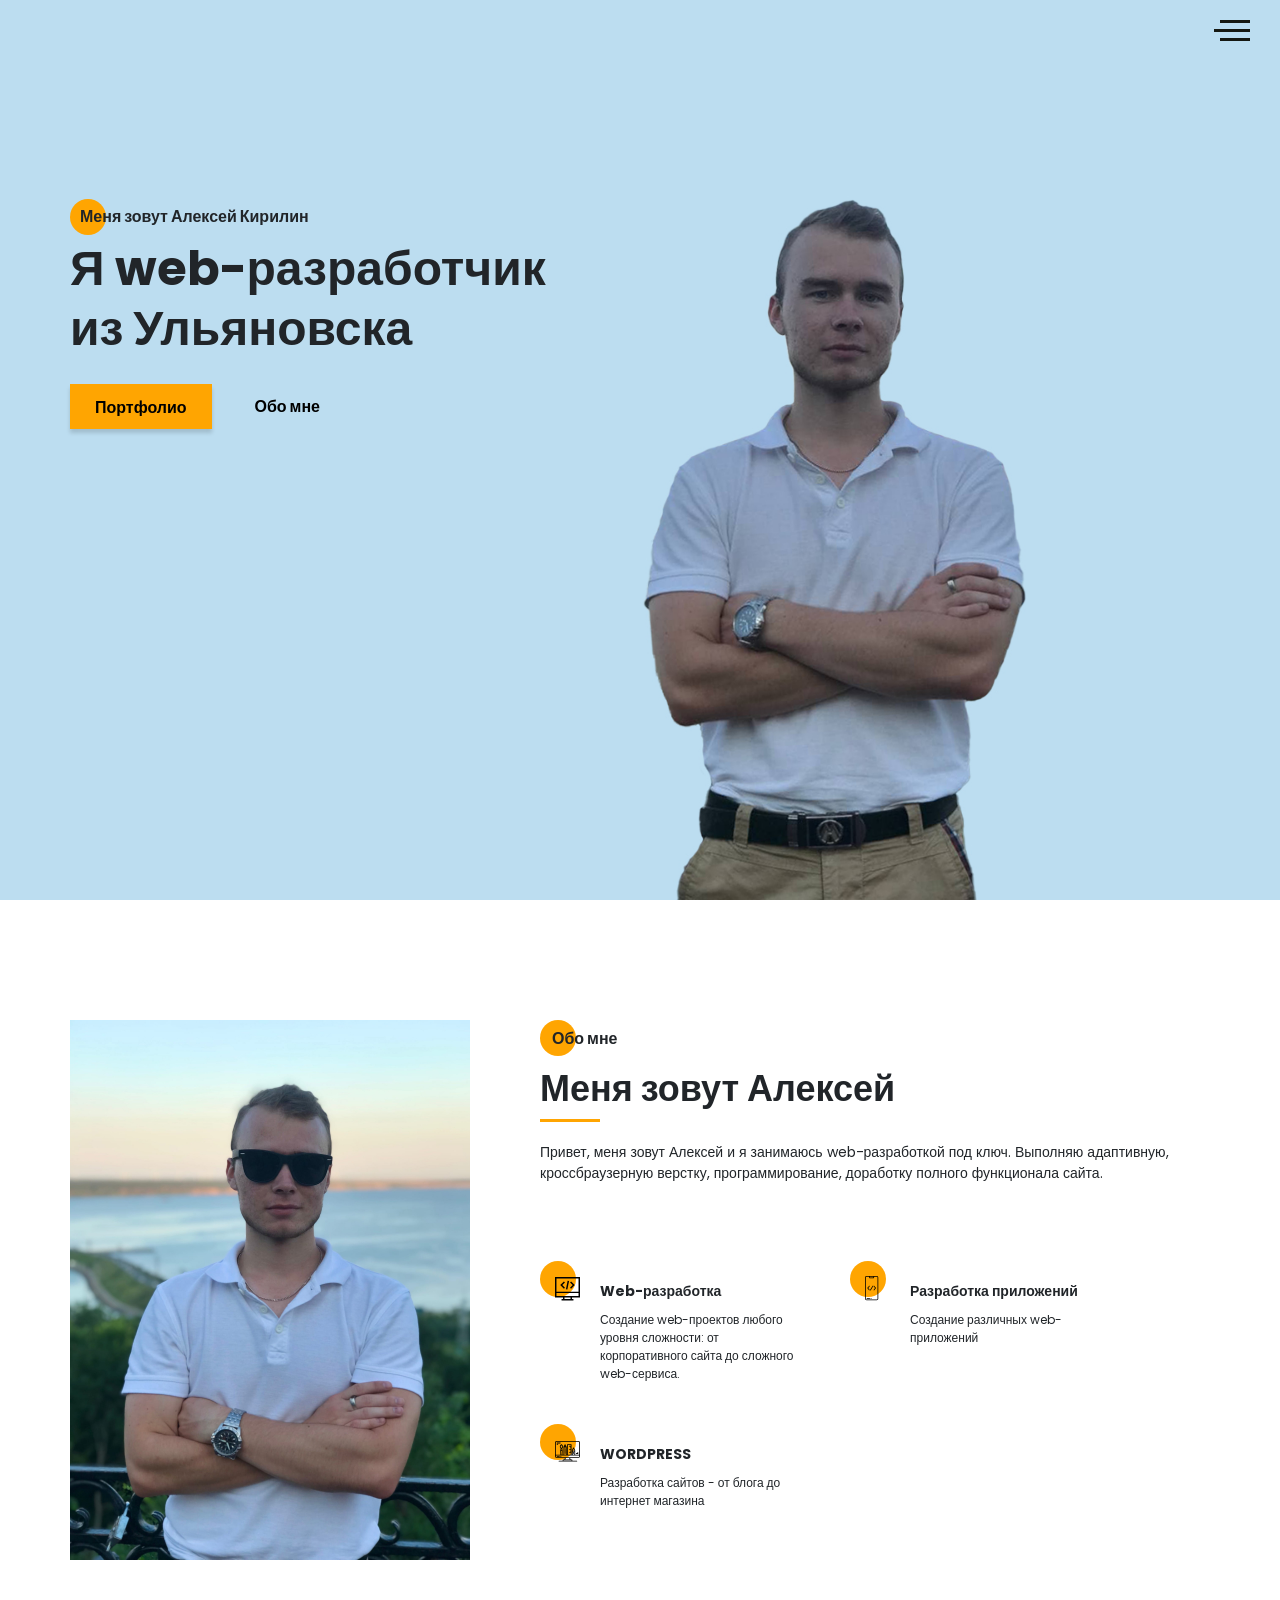
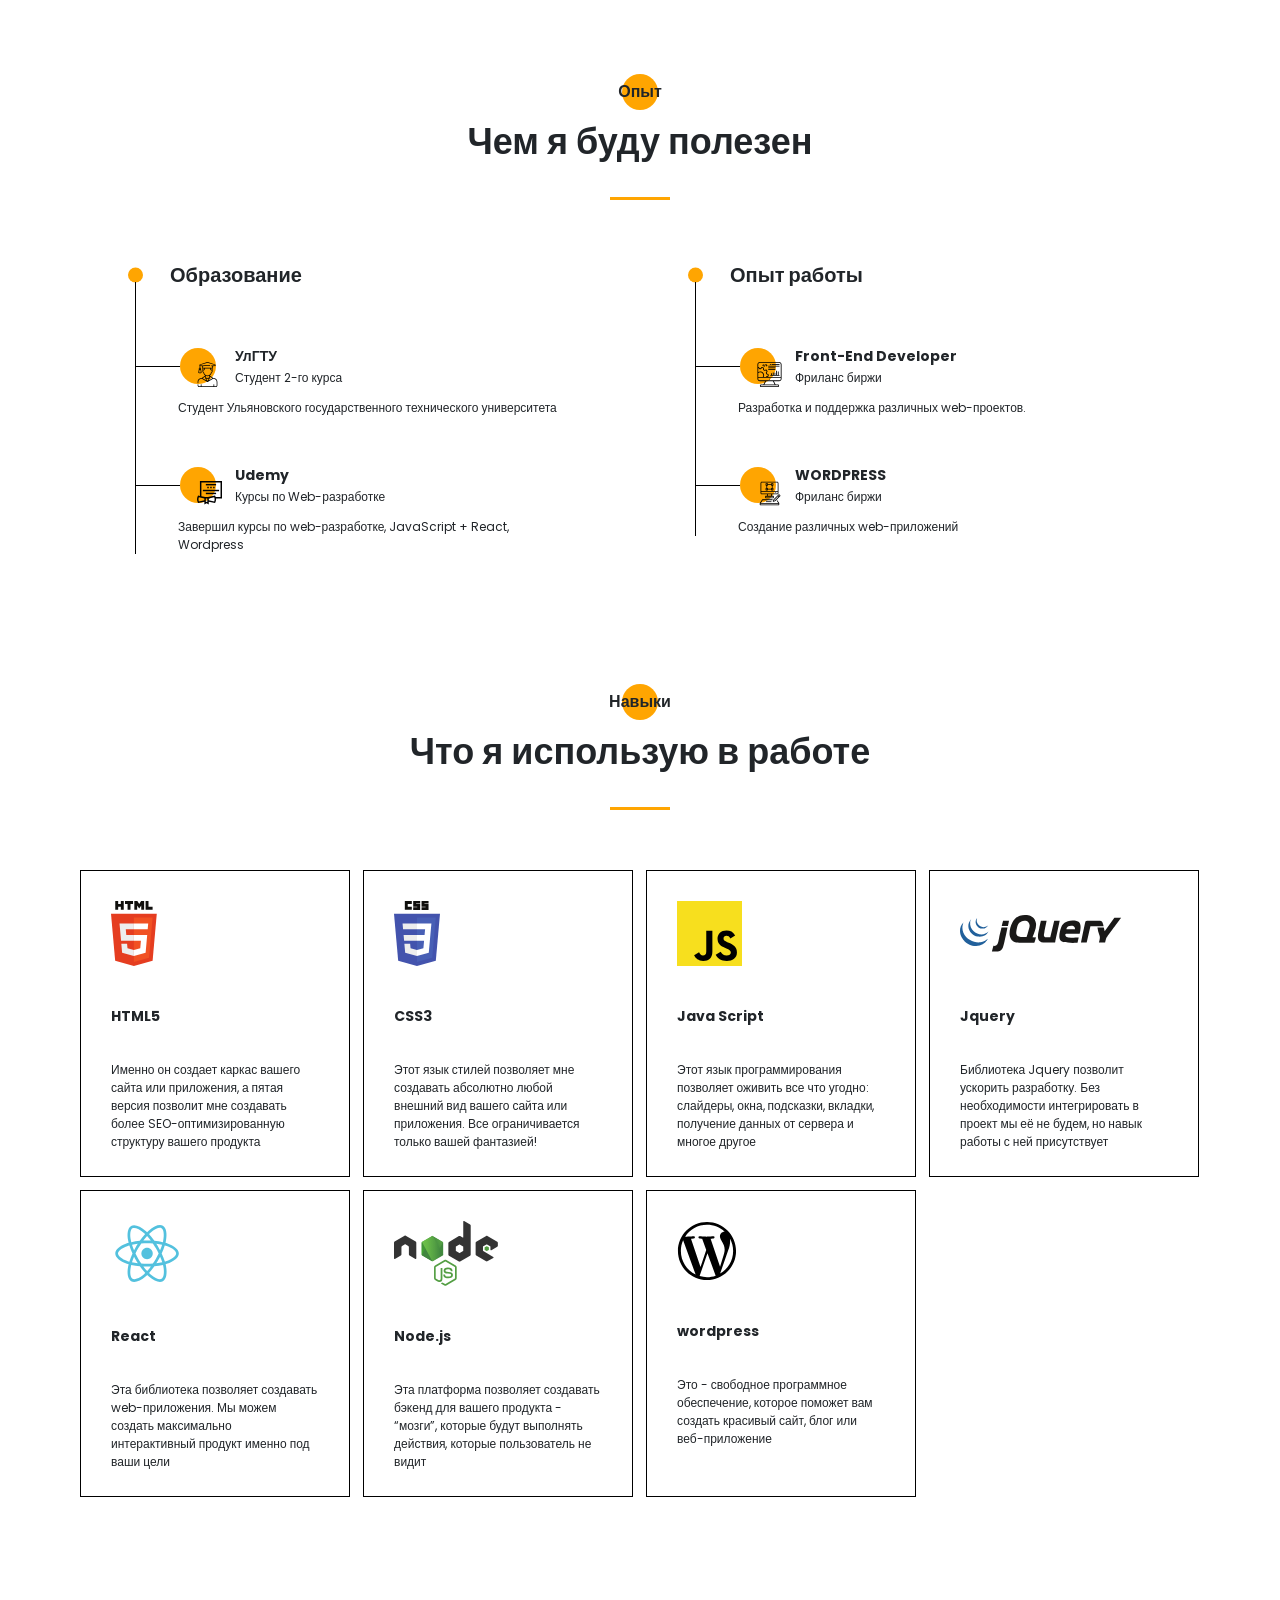
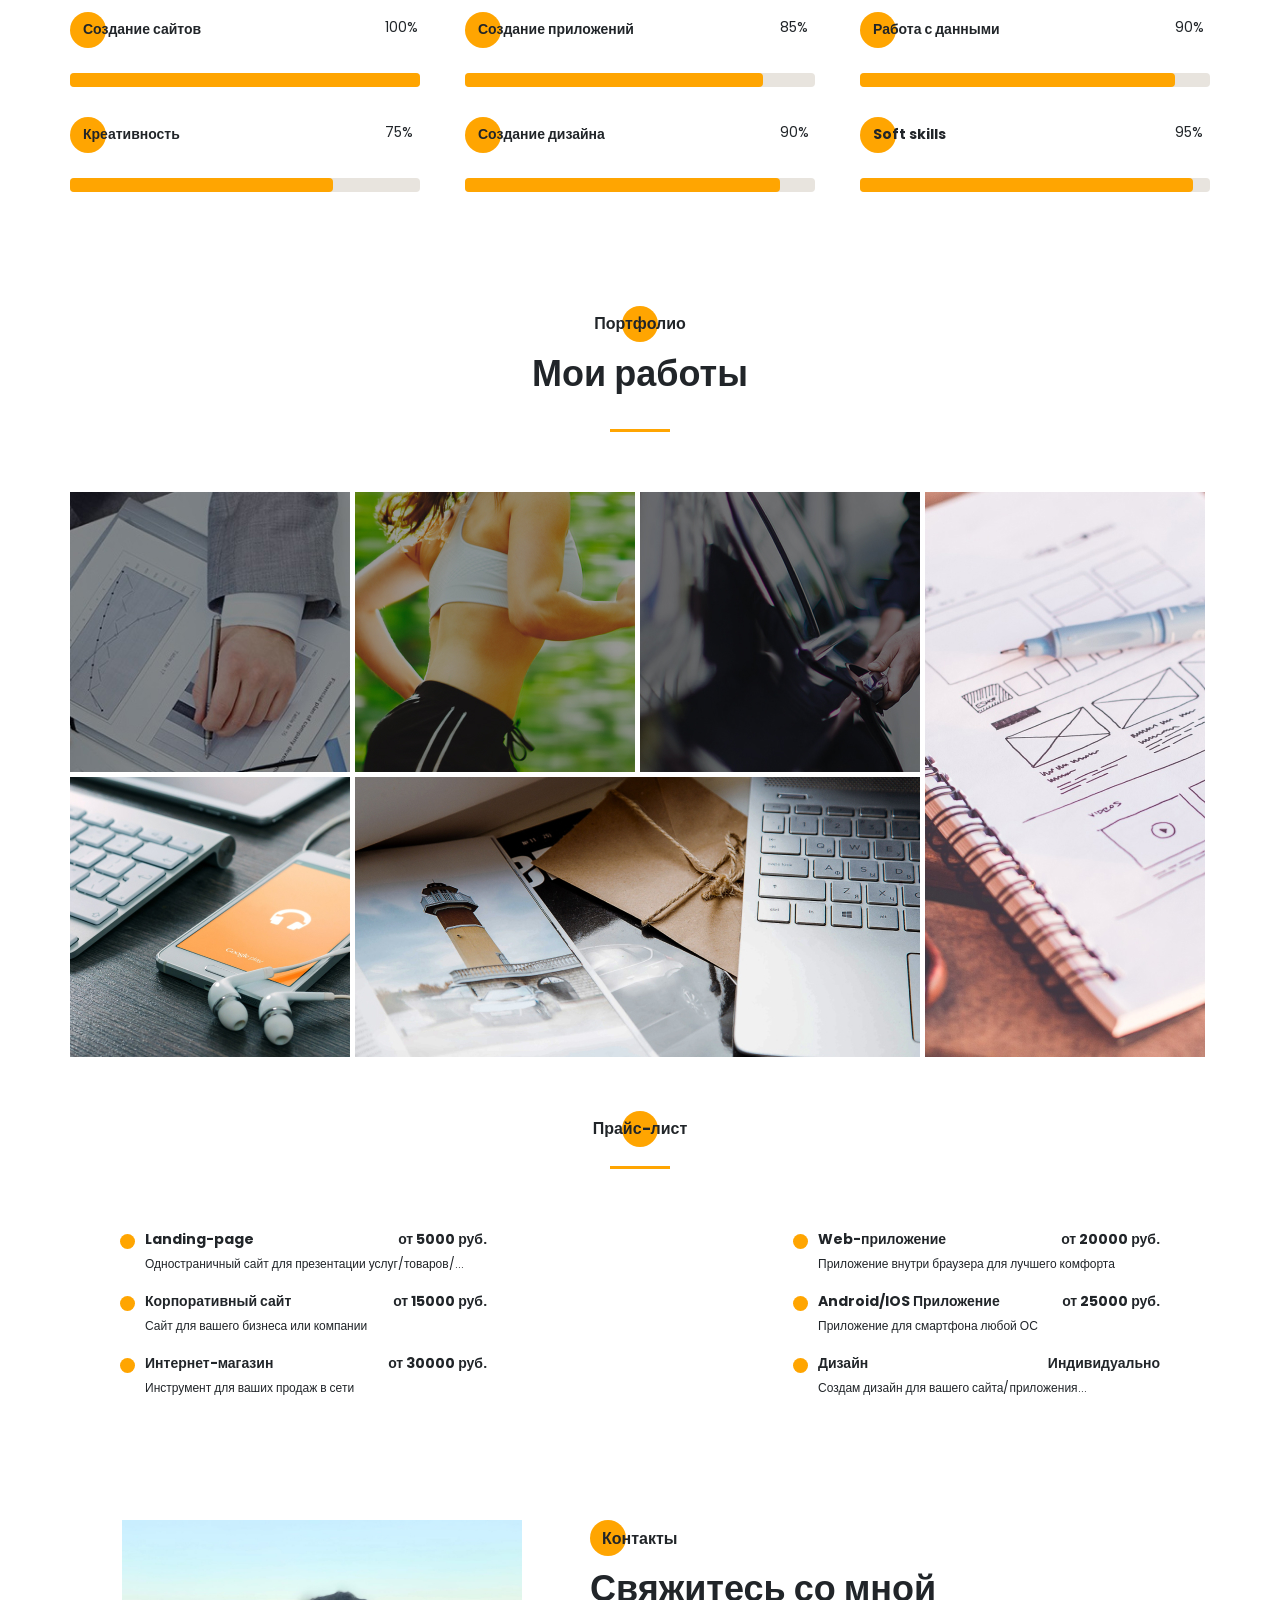
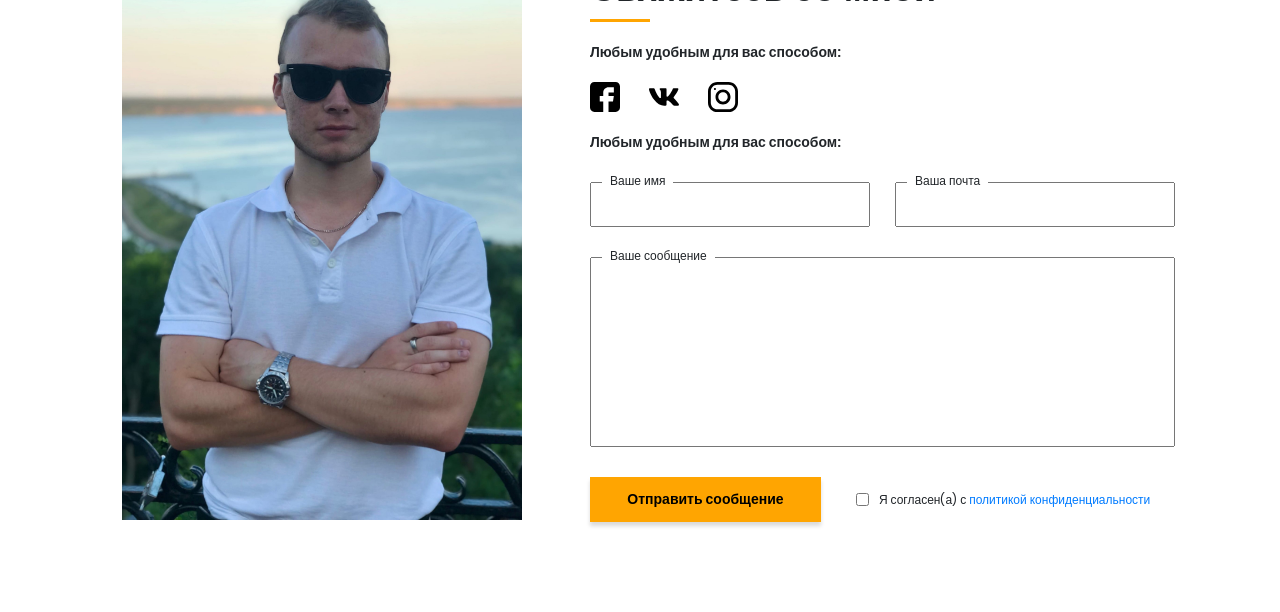
==== commit ee2577c5: "Add files via upload" ====
--- a/index.html
+++ b/index.html
@@ -1,561 +1 @@
-<!DOCTYPE html>
-<html lang="ru">
-
-<head>
-    <meta charset="UTF-8">
-    <meta name="viewport" content="width=device-width, initial-scale=1.0">
-    <meta http-equiv="X-UA-Compatible" content="ie=edge">
-    <title>Portfolio</title>
-    <meta name="title" content="Мое портфолио">
-    <meta name="description" content="Здесь вы сможете ознакомиться с моими работами и узнать больше обо мне">
-
-    <!-- Open Graph / Facebook -->
-    <meta property="og:type" content="website">
-    <meta property="og:url" content="https://metatags.io/">
-    <meta property="og:title" content="Мое портфолио">
-    <meta property="og:description" content="Здесь вы сможете ознакомиться с моими работами и узнать больше обо мне">
-    <meta property="og:image"
-        content="https://metatags.io/assets/meta-tags-16a33a6a8531e519cc0936fbba0ad904e52d35f34a46c97a2c9f6f7dd7d336f2.png">
-
-    <!-- Twitter -->
-    <meta property="twitter:card" content="summary_large_image">
-    <meta property="twitter:url" content="https://metatags.io/">
-    <meta property="twitter:title" content="Мое портфолио">
-    <meta property="twitter:description"
-        content="Здесь вы сможете ознакомиться с моими работами и узнать больше обо мне">
-    <meta property="twitter:image"
-        content="https://metatags.io/assets/meta-tags-16a33a6a8531e519cc0936fbba0ad904e52d35f34a46c97a2c9f6f7dd7d336f2.png">
-
-    <!-- Favicon  -->
-    <link rel="apple-touch-icon" sizes="57x57" href="icons/favicon//apple-icon-57x57.png">
-    <link rel="apple-touch-icon" sizes="60x60" href="icons/favicon//apple-icon-60x60.png">
-    <link rel="apple-touch-icon" sizes="72x72" href="icons/favicon//apple-icon-72x72.png">
-    <link rel="apple-touch-icon" sizes="76x76" href="icons/favicon//apple-icon-76x76.png">
-    <link rel="apple-touch-icon" sizes="114x114" href="icons/favicon//apple-icon-114x114.png">
-    <link rel="apple-touch-icon" sizes="120x120" href="icons/favicon//apple-icon-120x120.png">
-    <link rel="apple-touch-icon" sizes="144x144" href="icons/favicon//apple-icon-144x144.png">
-    <link rel="apple-touch-icon" sizes="152x152" href="icons/favicon//apple-icon-152x152.png">
-    <link rel="apple-touch-icon" sizes="180x180" href="icons/favicon//apple-icon-180x180.png">
-    <link rel="icon" type="image/png" sizes="192x192" href="icons/favicon//android-icon-192x192.png">
-    <link rel="icon" type="image/png" sizes="32x32" href="icons/favicon//favicon-32x32.png">
-    <link rel="icon" type="image/png" sizes="96x96" href="icons/favicon//favicon-96x96.png">
-    <link rel="icon" type="image/png" sizes="16x16" href="icons/favicon//favicon-16x16.png">
-    <link rel="manifest" href="icons/favicon//manifest.json">
-    <meta name="msapplication-TileColor" content="#ffffff">
-    <meta name="msapplication-TileImage" content="icons/favicon//ms-icon-144x144.png">
-    <meta name="theme-color" content="#ffffff">
-
-    <link rel="stylesheet" href="css/style.min.css">
-    <link rel="stylesheet" href="css/animate.css">
-</head>
-
-<body>
-    <aside class="sidepanel">
-        <a href="https://www.facebook.com/profile.php?id=100070435984523" class="sidepanel__link"><svg width="20"
-                height="20" viewBox="0 0 20 20" fill="none" xmlns="http://www.w3.org/2000/svg">
-                <path
-                    d="M-7.46167e-07 2.92969L-1.28061e-07 17.0703C-5.74539e-08 18.6856 1.31439 20 2.92969 20L17.0703 20C18.6856 20 20 18.6856 20 17.0703L20 11.1719L12.9297 11.1719L12.9297 13.5156L9.41406 13.5156L9.41406 11.1719L7.03125 11.1719C5.09262 11.1719 3.51562 9.59488 3.51562 7.65625L3.51562 4.10156L7.03125 4.10156L7.03125 7.65625L9.41406 7.65625L9.41406 4.10156L12.9297 4.6875L12.9297 7.65625L20 7.65625L20 2.92969C20 1.31439 18.6856 -8.16774e-07 17.0703 -7.46167e-07L2.92969 -1.28061e-07C1.31439 -5.74539e-08 -8.16774e-07 1.31439 -7.46167e-07 2.92969Z"
-                    fill="black" />
-            </svg></a>
-        <a href="https://www.instagram.com/alexey_kirilin_73/?hl=ru" class="sidepanel__link"><svg width="20" height="20"
-                viewBox="0 0 20 20" fill="none" xmlns="http://www.w3.org/2000/svg">
-                <path
-                    d="M-6.01032e-07 6.25L-2.73196e-07 13.75C-1.22337e-07 17.2012 2.79875 20 6.25 20L13.75 20C17.2013 20 20 17.2012 20 13.75L20 6.25C20 2.79875 17.2012 -7.51891e-07 13.75 -6.01032e-07L6.25 -2.73196e-07C2.79875 -1.22337e-07 -7.51891e-07 2.79875 -6.01032e-07 6.25ZM13.75 1.875C16.1625 1.875 18.125 3.8375 18.125 6.25L18.125 13.75C18.125 16.1625 16.1625 18.125 13.75 18.125L6.25 18.125C3.8375 18.125 1.875 16.1625 1.875 13.75L1.875 6.25C1.875 3.8375 3.8375 1.875 6.25 1.875L13.75 1.875Z"
-                    fill="black" />
-                <path
-                    d="M5 10C5 12.7612 7.23875 15 10 15C12.7613 15 15 12.7612 15 10C15 7.23875 12.7612 5 10 5C7.23875 5 5 7.23875 5 10ZM13.125 10C13.125 11.7225 11.7225 13.125 10 13.125C8.27625 13.125 6.875 11.7225 6.875 10C6.875 8.2775 8.27625 6.875 10 6.875C11.7225 6.875 13.125 8.2775 13.125 10Z"
-                    fill="black" />
-                <path
-                    d="M5.29123 4.625C5.29123 4.25704 4.99295 3.95875 4.62499 3.95875C4.25703 3.95875 3.95874 4.25704 3.95874 4.625C3.95874 4.99296 4.25703 5.29125 4.62499 5.29125C4.99295 5.29125 5.29123 4.99296 5.29123 4.625Z"
-                    fill="black" />
-            </svg>
-        </a>
-        <a href="https://vk.com/kirilin_alexey" class="sidepanel__link_vk"><svg id="Bold"
-                enable-background="new 0 0 24 24" height="20" viewBox="0 0 24 24" width="20"
-                xmlns="http://www.w3.org/2000/svg">
-                <path
-                    d="m19.915 13.028c-.388-.49-.277-.708 0-1.146.005-.005 3.208-4.431 3.538-5.932l.002-.001c.164-.547 0-.949-.793-.949h-2.624c-.668 0-.976.345-1.141.731 0 0-1.336 3.198-3.226 5.271-.61.599-.892.791-1.225.791-.164 0-.419-.192-.419-.739v-5.105c0-.656-.187-.949-.74-.949h-4.126c-.419 0-.668.306-.668.591 0 .622.945.765 1.043 2.515v3.797c0 .832-.151.985-.486.985-.892 0-3.057-3.211-4.34-6.886-.259-.713-.512-1.001-1.185-1.001h-2.625c-.749 0-.9.345-.9.731 0 .682.892 4.073 4.148 8.553 2.17 3.058 5.226 4.715 8.006 4.715 1.671 0 1.875-.368 1.875-1.001 0-2.922-.151-3.198.686-3.198.388 0 1.056.192 2.616 1.667 1.783 1.749 2.076 2.532 3.074 2.532h2.624c.748 0 1.127-.368.909-1.094-.499-1.527-3.871-4.668-4.023-4.878z" />
-            </svg></a>
-        <div class="sidepanel__divider"></div>
-        <div class="sidepanel__text"><span>Социальные сети</span></div>
-    </aside>
-
-    <div class="menu">
-        <div class="menu__block">
-            <div class="menu__close">
-                <svg width="29" height="30" viewBox="0 0 29 30" fill="none" xmlns="http://www.w3.org/2000/svg">
-                    <path
-                        d="M17.1568 14.5231L28.4489 3.23075C29.1837 2.49623 29.1837 1.30861 28.4489 0.574085C27.7144 -0.160437 26.5267 -0.160437 25.7922 0.574085L14.4998 11.8665L3.20781 0.574085C2.47295 -0.160437 1.28567 -0.160437 0.551149 0.574085C-0.183717 1.30861 -0.183717 2.49623 0.551149 3.23075L11.8432 14.5231L0.551149 25.8155C-0.183717 26.55 -0.183717 27.7376 0.551149 28.4721C0.917206 28.8385 1.39852 29.0226 1.87948 29.0226C2.36045 29.0226 2.84141 28.8385 3.20781 28.4721L14.4998 17.1798L25.7922 28.4721C26.1586 28.8385 26.6396 29.0226 27.1205 29.0226C27.6015 29.0226 28.0825 28.8385 28.4489 28.4721C29.1837 27.7376 29.1837 26.55 28.4489 25.8155L17.1568 14.5231Z"
-                        fill="black" />
-                </svg>
-
-            </div>
-            <nav>
-                <ul class="menu__list">
-                    <li class="menu__link"><a class="menu__anchor" href="#about">ОБО МНЕ</a></li>
-                    <li class="menu__link"><a class="menu__anchor" href="#resume">МОЙ ОПЫТ</a></li>
-                    <li class="menu__link"><a class="menu__anchor" href="#skills">МОИ НАВЫКИ</a></li>
-                    <li class="menu__link"><a class="menu__anchor" href="#portfolio">МОИ РАБОТЫ</a></li>
-                    <li class="menu__link"><a class="menu__anchor" href="#price">ПРАЙС-ЛИСТ</a></li>
-                    <li class="menu__link"><a class="menu__anchor" href="#contacts">КОНТАКТЫ</a></li>
-                </ul>
-            </nav>
-
-            <div class="menu__social">
-                <a href="https://vk.com/kirilin_alexey"><svg id="Bold" enable-background="new 0 0 24 24" height="20"
-                        viewBox="0 0 24 24" width="20" xmlns="http://www.w3.org/2000/svg">
-                        <path
-                            d="m19.915 13.028c-.388-.49-.277-.708 0-1.146.005-.005 3.208-4.431 3.538-5.932l.002-.001c.164-.547 0-.949-.793-.949h-2.624c-.668 0-.976.345-1.141.731 0 0-1.336 3.198-3.226 5.271-.61.599-.892.791-1.225.791-.164 0-.419-.192-.419-.739v-5.105c0-.656-.187-.949-.74-.949h-4.126c-.419 0-.668.306-.668.591 0 .622.945.765 1.043 2.515v3.797c0 .832-.151.985-.486.985-.892 0-3.057-3.211-4.34-6.886-.259-.713-.512-1.001-1.185-1.001h-2.625c-.749 0-.9.345-.9.731 0 .682.892 4.073 4.148 8.553 2.17 3.058 5.226 4.715 8.006 4.715 1.671 0 1.875-.368 1.875-1.001 0-2.922-.151-3.198.686-3.198.388 0 1.056.192 2.616 1.667 1.783 1.749 2.076 2.532 3.074 2.532h2.624c.748 0 1.127-.368.909-1.094-.499-1.527-3.871-4.668-4.023-4.878z" />
-                    </svg></a>
-                <a href="https://www.instagram.com/alexey_kirilin_73/?hl=ru"><svg width="20" height="20"
-                        viewBox="0 0 20 20" fill="none" xmlns="http://www.w3.org/2000/svg">
-                        <path
-                            d="M13.7495 0L6.24951 0C2.79826 0 -0.000488281 2.79875 -0.000488281 6.25L-0.000488281 13.75C-0.000488281 17.2013 2.79826 20 6.24951 20L13.7495 20C17.2008 20 19.9995 17.2013 19.9995 13.75L19.9995 6.25C19.9995 2.79875 17.2008 0 13.7495 0ZM18.1245 13.75C18.1245 16.1625 16.162 18.125 13.7495 18.125L6.24951 18.125C3.83701 18.125 1.87451 16.1625 1.87451 13.75L1.87451 6.25C1.87451 3.8375 3.83701 1.875 6.24951 1.875L13.7495 1.875C16.162 1.875 18.1245 3.8375 18.1245 6.25L18.1245 13.75Z"
-                            fill="black" />
-                        <path
-                            d="M9.99951 5C7.23826 5 4.99951 7.23875 4.99951 10C4.99951 12.7613 7.23826 15 9.99951 15C12.7608 15 14.9995 12.7613 14.9995 10C14.9995 7.23875 12.7608 5 9.99951 5ZM9.99951 13.125C8.27701 13.125 6.87451 11.7225 6.87451 10C6.87451 8.27625 8.27701 6.875 9.99951 6.875C11.722 6.875 13.1245 8.27625 13.1245 10C13.1245 11.7225 11.722 13.125 9.99951 13.125Z"
-                            fill="black" />
-                        <path
-                            d="M15.3745 5.29123C15.7425 5.29123 16.0408 4.99295 16.0408 4.62499C16.0408 4.25703 15.7425 3.95874 15.3745 3.95874C15.0065 3.95874 14.7083 4.25703 14.7083 4.62499C14.7083 4.99295 15.0065 5.29123 15.3745 5.29123Z"
-                            fill="black" />
-                    </svg>
-                </a>
-                <a href="https://www.facebook.com/profile.php?id=100070435984523"><svg width="20" height="20"
-                        viewBox="0 0 20 20" fill="none" xmlns="http://www.w3.org/2000/svg">
-                        <path
-                            d="M17.0698 0L2.9292 0C1.3139 0 -0.000488281 1.31439 -0.000488281 2.92969L-0.000488281 17.0703C-0.000488281 18.6856 1.3139 20 2.9292 20L8.82764 20L8.82764 12.9297L6.48389 12.9297L6.48389 9.41406L8.82764 9.41406L8.82764 7.03125C8.82764 5.09262 10.4046 3.51563 12.3433 3.51563L15.8979 3.51563L15.8979 7.03125L12.3433 7.03125L12.3433 9.41406L15.8979 9.41406L15.312 12.9297L12.3433 12.9297L12.3433 20L17.0698 20C18.6851 20 19.9995 18.6856 19.9995 17.0703L19.9995 2.92969C19.9995 1.31439 18.6851 0 17.0698 0Z"
-                            fill="black" />
-                    </svg>
-                </a>
-            </div>
-        </div>
-        <div class="menu__overlay">
-
-        </div>
-    </div>
-
-    <section id="up" class="promo">
-        <div class="hamburger">
-            <span></span>
-            <span class="long"></span>
-            <span></span>
-        </div>
-        <div class="container">
-            <div class="title title_fz16 promo__subtitle">Меня зовут Алексей Кирилин</div>
-            <h1 class="title title_fz48 promo__title">Я web-разработчик <br>
-                из Ульяновска</h1>
-            <div class="promo__btns">
-                <a href="#portfolio" class="promo__link btn">Портфолио</a>
-                <a href="#about" class="promo__link">Обо мне</a>
-            </div>
-        </div>
-    </section>
-
-    <section class="about fadeInUp wow" id="about" data-wow-duration="1s" data-wow-delay="0.2s">
-
-        <div class="container">
-                <div class="about__wrapper">
-                    <div class="about__photo">
-                        <img src="img/me5.jpg" alt="photo">
-                    </div>
-
-                    <div class="about__descr">
-                        <h2 class="title title_fz16 about__title">Обо мне</h2>
-                        <div class="title title_fz36 about__subtitle">Меня зовут Алексей</div>
-                        <div class="divider"></div>
-                        <p class="about__text">Привет, меня зовут Алексей и я занимаюсь web-разработкой под ключ. Выполняю адаптивную, кроссбраузерную верстку, программирование, доработку полного функционала сайта.
-                            
-                        </p>
-                    </div>
-                    <div class="about__skills">
-                        <div class="about__skills-item">
-                            <div class="about__skills-circle">
-                                <img src="icons/about_me/web_development.svg" alt="web-dev">
-                            </div>
-                            <div>
-                                <div class="title title_fz14">
-                                    Web-разработка
-                                </div>
-                                <div class="about__skills-text">
-                                    Создание web-проектов любого уровня сложности: от корпоративного сайта до сложного web-сервиса.
-                                </div>
-                            </div>
-                        </div>
-                        <div class="about__skills-item">
-                            <div class="about__skills-circle">
-                                <img src="icons/about_me/mobile_dev.svg" alt="web-dev">
-                            </div>
-                            <div>
-                                <div class="title title_fz14">
-                                    Разработка приложений
-                                </div>
-                                <div class="about__skills-text">
-                                    Создание различных web-приложений
-                                </div>
-                            </div>
-                        </div>
-                        <div class="about__skills-item">
-                            <div class="about__skills-circle">
-                                <img src="icons/about_me/design.svg" alt="web-dev">
-                            </div>
-                            <div>
-                                <div class="title title_fz14">
-                                    WORDPRESS
-                                </div>
-                                <div class="about__skills-text">
-                                    Разработка сайтов - от блога до интернет магазина
-                                </div>
-                            </div>
-                        </div>
-                    </div>
-                </div>
-            </div>
-    </section>
-
-    <section class="resume fadeInUp wow" id="resume" data-wow-duration="1s" data-wow-delay="0.2s">
-        <div class="container">
-           
-                <h2 class="title title_fz16 title__section-title">Опыт</h2>
-                <div class="title title_fz36 title__section-subtitle">Чем я буду полезен</div>
-                <div class="divider"></div>
-
-                <div class="resume__wrapper">
-                    <div class="resume__column">
-                        <h3 class="title title_fz20 resume__column-title">Образование</h3>
-                        <ul>
-                            <li>
-                                <div class="resume__item">
-                                    <div class="resume__item-head">
-                                        <div class="resume__item-icon">
-                                            <img src="icons/experience/university.svg" alt="university">
-                                        </div>
-                                        <h4 class="title title_fz14">УлГТУ</h4>
-                                        <div class="resume__item-location">Студент 2-го курса</div>
-                                    </div>
-                                    <div class="resume__item-body ">
-                                        Студент Ульяновского государственного технического университета
-                                    </div>
-                                </div>
-                            </li>
-                            <li>
-                                <div class="resume__item">
-                                    <div class="resume__item-head">
-                                        <div class="resume__item-icon">
-                                            <img src="icons/experience/courses.svg" alt="university">
-                                        </div>
-                                        <h4 class="title title_fz14">Udemy</h4>
-                                        <div class="resume__item-location">Курсы по Web-разработке </div>
-                                    </div>
-                                    <div class="resume__item-body">
-                                        Завершил курсы по web-разработке, JavaScript + React, Wordpress
-
-                                    </div>
-                                </div>
-                            </li>
-                        </ul>
-                    </div>
-                    <div class="resume__column">
-                        <h3 class="title title_fz20 resume__column-title">Опыт работы</h3>
-                        <ul>
-                            <li>
-                                <div class="resume__item">
-                                    <div class="resume__item-head">
-                                        <div class="resume__item-icon">
-                                            <img src="icons/experience/developer.svg" alt="university">
-                                        </div>
-                                        <h4 class="title title_fz14">Front-End Developer</h4>
-                                        <div class="resume__item-location">Фриланс биржи</div>
-                                    </div>
-                                    <div class="resume__item-body">
-                                        Разработка и поддержка различных web-проектов.
-                                    </div>
-                                </div>
-                            </li>
-                            <li>
-                                <div class="resume__item">
-                                    <div class="resume__item-head">
-                                        <div class="resume__item-icon">
-                                            <img src="icons/experience//designer.svg" alt="university">
-                                        </div>
-                                        <h4 class="title title_fz14">WORDPRESS</h4>
-                                        <div class="resume__item-location">Фриланс биржи</div>
-                                    </div>
-                                    <div class="resume__item-body">
-                                        Создание различных web-приложений
-                                    </div>
-                                </div>
-                            </li>
-                        </ul>
-                    </div>
-                    <div class="resume__column"></div>
-                </div>
-            </div>
-
-    </section>
-
-
-    <section class="skills fadeInUp wow" id="skills" data-wow-duration="1s" data-wow-delay="0.2s">
-        <div class="container">
-                <h2 class="title title_fz16 title__section-title">Навыки</h2>
-                <div class="title title_fz36 title__section-subtitle">Что я использую в работе</div>
-                <div class="divider"></div>
-
-                <div class="skills__items">
-                    <div class="skills__item">
-                        <div class="skills__item-img">
-                            <img src="icons/skills/html5.svg" alt="html5">
-                        </div>
-                        <h3 class="title title_fz14">HTML5</h3>
-                        <p>Именно он создает каркас вашего сайта или приложения, а пятая версия позволит мне создавать
-                            более
-                            SEO-оптимизированную структуру вашего продукта</p>
-                    </div>
-                    <div class="skills__item">
-                        <div class="skills__item-img">
-                            <img src="icons/skills/css3.svg" alt="css3">
-                        </div>
-                        <h3 class="title title_fz14">CSS3</h3>
-                        <p>Этот язык стилей позволяет мне создавать абсолютно любой внешний вид вашего сайта или
-                            приложения.
-                            Все ограничивается только вашей фантазией!</p>
-                    </div>
-                    <div class="skills__item">
-                        <div class="skills__item-img">
-                            <img src="icons/skills/js.svg" alt="java script">
-                        </div>
-                        <h3 class="title title_fz14">Java Script</h3>
-                        <p>Этот язык программирования позволяет оживить все что угодно: слайдеры, окна, подсказки,
-                            вкладки,
-                            получение данных от сервера и многое другое</p>
-                    </div>
-                    <div class="skills__item">
-                        <div class="skills__item-img">
-                            <img src="icons/skills/jquery.svg" alt="Jquery">
-                        </div>
-                        <h3 class="title title_fz14">Jquery</h3>
-                        <p>Библиотека Jquery позволит ускорить разработку. Без необходимости интегрировать в проект мы
-                            её не
-                            будем, но навык работы с ней присутствует</p>
-                    </div>
-                    <div class="skills__item">
-                        <div class="skills__item-img">
-                            <img src="icons/skills/react.svg" alt="React">
-                        </div>
-                        <h3 class="title title_fz14">React</h3>
-                        <p>Эта библиотека позволяет создавать web-приложения. Мы можем создать максимально интерактивный
-                            продукт именно под ваши цели</p>
-                    </div>
-                    <div class="skills__item">
-                        <div class="skills__item-img">
-                            <img src="icons/skills/node.js.svg" alt="Node.js">
-                        </div>
-                        <h3 class="title title_fz14">Node.js</h3>
-                        <p>Эта платформа позволяет создавать бэкенд для вашего продукта - “мозги”, которые будут
-                            выполнять
-                            действия, которые пользователь не видит</p>
-                    </div>
-                    <div class="skills__item">
-                        <div class="skills__item-img-wordpress">
-                            <img src="icons/skills/wordpress.svg" alt="wordpress">
-                        </div>
-                        <h3 class="title title_fz14">wordpress</h3>
-                        <p>Это - свободное программное обеспечение, которое поможет вам создать красивый сайт, блог или
-                            веб-приложение</p>
-                    </div>
-                </div>
-
-
-                <div class="skills__ratings fadeInUp wow" data-wow-duration="1s" data-wow-delay="0.2s">
-                    <div class="skills__ratings-item">
-                        <div class="title title_fz14 skills__ratings-title">Создание сайтов</div>
-                        <div class="skills__ratings-counter">100%</div>
-                        <div class="skills__ratings-line">
-                            <span></span>
-                        </div>
-                    </div>
-                    <div class="skills__ratings-item">
-                        <div class="title title_fz14 skills__ratings-title">Создание приложений</div>
-                        <div class="skills__ratings-counter">85%</div>
-                        <div class="skills__ratings-line">
-                            <span></span>
-                        </div>
-                    </div>
-                    <div class="skills__ratings-item">
-                        <div class="title title_fz14 skills__ratings-title">Работа с данными</div>
-                        <div class="skills__ratings-counter">90%</div>
-                        <div class="skills__ratings-line">
-                            <span></span>
-                        </div>
-                    </div>
-                    <div class="skills__ratings-item">
-                        <div class="title title_fz14 skills__ratings-title">Креативность</div>
-                        <div class="skills__ratings-counter">75%</div>
-                        <div class="skills__ratings-line">
-                            <span></span>
-                        </div>
-                    </div>
-                    <div class="skills__ratings-item">
-                        <div class="title title_fz14 skills__ratings-title">Создание дизайна</div>
-                        <div class="skills__ratings-counter">90%</div>
-                        <div class="skills__ratings-line">
-                            <span></span>
-                        </div>
-                    </div>
-                    <div class="skills__ratings-item">
-                        <div class="title title_fz14 skills__ratings-title">Soft skills</div>
-                        <div class="skills__ratings-counter">95%</div>
-                        <div class="skills__ratings-line">
-                            <span></span>
-                        </div>
-                    </div>
-                </div>
-            </div>
-    </section>
-
-
-    <section class="portfolio fadeInUp wow" id="portfolio" data-wow-duration="1s" data-wow-delay="0.2s">
-        <div class="container">
-                <h2 class="title title_fz16 title__section-title">Портфолио</h2>
-                <div class="title title_fz36 title__section-subtitle">Мои работы</div>
-                <div class="divider"></div>
-
-                <div class="portfolio__wrapper">
-                    <a href="/Verstka_YouTube_stream" class="portfolio__item">
-                        <img src="img/works/slider.jpg" alt="slider">
-                    </a>
-                    <a href="/Pulse/app" class="portfolio__item">
-                        <img src="img/works/pulse.jpg" alt="pulse">
-                    </a>
-                    <a href="#" class="portfolio__item">
-                        <img src="img/works/uber.jpg" alt="uber">
-                    </a>
-                    <a href="#" class="portfolio__item vertical">
-                        <img src="img/works/plans.jpg" alt="test">
-                    </a>
-                    <a href="#" class="portfolio__item">
-                        <img src="img/works/ipad.jpg" alt="test">
-                    </a>
-                    <a href="#" class="portfolio__item horizonal">
-                        <img src="img/works/mac.jpg" alt="test">
-                    </a>
-                </div>
-            </div>
-    </section>
-
-    <section class="price fadeInUp wow" id="price" data-wow-duration="1s" data-wow-delay="0.2s">
-        <div class="container">
-                <h2 class="title title_fz16 title__section-title">Прайс-лист</h2>
-                <div class="divider"></div>
-
-                <div class="price__wrapper">
-                    <div class="price__item">
-                        <div class="price__type">Landing-page</div>
-                        <div class="price__count">от 5000 руб.</div>
-                        <div class="price__descr">
-                            Одностраничный сайт для презентации услуг/товаров/...
-                        </div>
-                    </div>
-                    <div class="price__item">
-                        <div class="price__type">Web-приложение</div>
-                        <div class="price__count">от 20000 руб.</div>
-                        <div class="price__descr">
-                            Приложение внутри браузера для лучшего комфорта
-                        </div>
-                    </div>
-                    <div class="price__item">
-                        <div class="price__type">Корпоративный сайт</div>
-                        <div class="price__count">от 15000 руб.</div>
-                        <div class="price__descr">
-                            Сайт для вашего бизнеса или компании
-                        </div>
-                    </div>
-                    <div class="price__item">
-                        <div class="price__type">Android/IOS Приложение</div>
-                        <div class="price__count">от 25000 руб.</div>
-                        <div class="price__descr">
-                            Приложение для смартфона любой ОС
-                        </div>
-                    </div>
-                    <div class="price__item">
-                        <div class="price__type">Интернет-магазин</div>
-                        <div class="price__count">от 30000 руб.</div>
-                        <div class="price__descr">
-                            Инструмент для ваших продаж в сети
-                        </div>
-                    </div>
-                    <div class="price__item">
-                        <div class="price__type">Дизайн</div>
-                        <div class="price__count">Индивидуально</div>
-                        <div class="price__descr">
-                            Создам дизайн для вашего сайта/приложения...
-                        </div>
-                    </div>
-                </div>
-            </div>
-    </section>
-
-    <section class="contacts fadeInUp wow" id="contacts" data-wow-duration="1s" data-wow-delay="0.2s">
-        <div class="container">
-
-                <div class="contacts__wrapper">
-                    <div class="contacts__photo">
-                        <img src="img/me5.jpg" alt="photo">
-                    </div>
-                    <div class="contacts__descr">
-                        <h2 class="title title_fz16 contacts__title">Контакты</h2>
-                        <div class="title title_fz36 contacts__subtitle">Свяжитесь со мной</div>
-                        <div class="divider"></div>
-                        <div class="title title_fz14 contacts__text">Любым удобным для вас способом:</div>
-                        <div class="contacts__social">
-                            <a href="https://www.facebook.com/profile.php?id=100070435984523" class="contacts__link">
-                                <img src="icons/social/Facebook_straight.svg" alt="facebook">
-                            </a>
-                            <a href="https://vk.com/kirilin_alexey" class="contacts__link">
-                                <img src="icons/social/vk.svg" alt="vkontakte">
-                            </a>
-                            <a href="https://www.instagram.com/alexey_kirilin_73/?hl=ru" class="contacts__link">
-                                <img src="icons/social/Instagram_straight.svg" alt="instagram">
-                            </a>
-                        </div>
-                        <div class="title title_fz14 contacts__text">Любым удобным для вас способом:
-                        </div>
-
-                        <form action="#" class="contacts__form">
-                            <div class="contacts__input">
-                                <input required name="name" id="name" type="text">
-                                <label for="name">Ваше имя</label>
-                            </div>
-                            <div class="contacts__input">
-                                <input required name="email" id="email" type="email">
-                                <label for="email">Ваша почта</label>
-                            </div>
-
-                            <div class="contacts__textarea">
-                                <textarea name="text" id="text"></textarea>
-                                <label for="text">Ваше сообщение</label>
-                            </div>
-                            <div class="contacts__triggers">
-                                <button class="contacts__btn btn">Отправить сообщение</button>
-                                <div class="contacts__policy">
-                                    <input required type="checkbox">
-                                    <span>Я согласен(а) с <a href="/policy.html">политикой конфиденциальности</a>
-                                    </span>
-                                </div>
-                            </div>
-                        </form>
-                    </div>
-                </div>
-            </div>
-    </section>
-
-    <a href="#up" class="pageup">
-        <img src="icons/chevron-circle-up-solid.svg" alt="up">
-    </a>
-
-    <script type="text/javascript" src="https://ajax.googleapis.com/ajax/libs/jquery/1.10.1/jquery.min.js"></script>
-
-    <script src="js/wow.min.js"></script>
-    <script src="js/script.js"></script>
-</body>
-
-</html>+<!DOCTYPE html><html lang="ru"><head><meta charset="UTF-8"><meta name="viewport" content="width=device-width,initial-scale=1"><meta http-equiv="X-UA-Compatible" content="ie=edge"><title>Portfolio</title><meta name="title" content="Мое портфолио"><meta name="description" content="Здесь вы сможете ознакомиться с моими работами и узнать больше обо мне"><!-- Open Graph / Facebook --><meta property="og:type" content="website"><meta property="og:url" content="https://metatags.io/"><meta property="og:title" content="Мое портфолио"><meta property="og:description" content="Здесь вы сможете ознакомиться с моими работами и узнать больше обо мне"><meta property="og:image" content="https://metatags.io/assets/meta-tags-16a33a6a8531e519cc0936fbba0ad904e52d35f34a46c97a2c9f6f7dd7d336f2.png"><!-- Twitter --><meta property="twitter:card" content="summary_large_image"><meta property="twitter:url" content="https://metatags.io/"><meta property="twitter:title" content="Мое портфолио"><meta property="twitter:description" content="Здесь вы сможете ознакомиться с моими работами и узнать больше обо мне"><meta property="twitter:image" content="https://metatags.io/assets/meta-tags-16a33a6a8531e519cc0936fbba0ad904e52d35f34a46c97a2c9f6f7dd7d336f2.png"><!-- Favicon  --><link rel="apple-touch-icon" sizes="57x57" href="icons/favicon//apple-icon-57x57.png"><link rel="apple-touch-icon" sizes="60x60" href="icons/favicon//apple-icon-60x60.png"><link rel="apple-touch-icon" sizes="72x72" href="icons/favicon//apple-icon-72x72.png"><link rel="apple-touch-icon" sizes="76x76" href="icons/favicon//apple-icon-76x76.png"><link rel="apple-touch-icon" sizes="114x114" href="icons/favicon//apple-icon-114x114.png"><link rel="apple-touch-icon" sizes="120x120" href="icons/favicon//apple-icon-120x120.png"><link rel="apple-touch-icon" sizes="144x144" href="icons/favicon//apple-icon-144x144.png"><link rel="apple-touch-icon" sizes="152x152" href="icons/favicon//apple-icon-152x152.png"><link rel="apple-touch-icon" sizes="180x180" href="icons/favicon//apple-icon-180x180.png"><link rel="icon" type="image/png" sizes="192x192" href="icons/favicon//android-icon-192x192.png"><link rel="icon" type="image/png" sizes="32x32" href="icons/favicon//favicon-32x32.png"><link rel="icon" type="image/png" sizes="96x96" href="icons/favicon//favicon-96x96.png"><link rel="icon" type="image/png" sizes="16x16" href="icons/favicon//favicon-16x16.png"><link rel="manifest" href="icons/favicon//manifest.json"><meta name="msapplication-TileColor" content="#ffffff"><meta name="msapplication-TileImage" content="icons/favicon//ms-icon-144x144.png"><meta name="theme-color" content="#ffffff"><link rel="stylesheet" href="css/style.min.css"><link rel="stylesheet" href="css/animate.css"></head><body><aside class="sidepanel"><a href="https://www.facebook.com/profile.php?id=100070435984523" class="sidepanel__link"><svg width="20" height="20" viewBox="0 0 20 20" fill="none" xmlns="http://www.w3.org/2000/svg"><path d="M-7.46167e-07 2.92969L-1.28061e-07 17.0703C-5.74539e-08 18.6856 1.31439 20 2.92969 20L17.0703 20C18.6856 20 20 18.6856 20 17.0703L20 11.1719L12.9297 11.1719L12.9297 13.5156L9.41406 13.5156L9.41406 11.1719L7.03125 11.1719C5.09262 11.1719 3.51562 9.59488 3.51562 7.65625L3.51562 4.10156L7.03125 4.10156L7.03125 7.65625L9.41406 7.65625L9.41406 4.10156L12.9297 4.6875L12.9297 7.65625L20 7.65625L20 2.92969C20 1.31439 18.6856 -8.16774e-07 17.0703 -7.46167e-07L2.92969 -1.28061e-07C1.31439 -5.74539e-08 -8.16774e-07 1.31439 -7.46167e-07 2.92969Z" fill="black"/></svg></a><a href="https://www.instagram.com/alexey_kirilin_73/?hl=ru" class="sidepanel__link"><svg width="20" height="20" viewBox="0 0 20 20" fill="none" xmlns="http://www.w3.org/2000/svg"><path d="M-6.01032e-07 6.25L-2.73196e-07 13.75C-1.22337e-07 17.2012 2.79875 20 6.25 20L13.75 20C17.2013 20 20 17.2012 20 13.75L20 6.25C20 2.79875 17.2012 -7.51891e-07 13.75 -6.01032e-07L6.25 -2.73196e-07C2.79875 -1.22337e-07 -7.51891e-07 2.79875 -6.01032e-07 6.25ZM13.75 1.875C16.1625 1.875 18.125 3.8375 18.125 6.25L18.125 13.75C18.125 16.1625 16.1625 18.125 13.75 18.125L6.25 18.125C3.8375 18.125 1.875 16.1625 1.875 13.75L1.875 6.25C1.875 3.8375 3.8375 1.875 6.25 1.875L13.75 1.875Z" fill="black"/><path d="M5 10C5 12.7612 7.23875 15 10 15C12.7613 15 15 12.7612 15 10C15 7.23875 12.7612 5 10 5C7.23875 5 5 7.23875 5 10ZM13.125 10C13.125 11.7225 11.7225 13.125 10 13.125C8.27625 13.125 6.875 11.7225 6.875 10C6.875 8.2775 8.27625 6.875 10 6.875C11.7225 6.875 13.125 8.2775 13.125 10Z" fill="black"/><path d="M5.29123 4.625C5.29123 4.25704 4.99295 3.95875 4.62499 3.95875C4.25703 3.95875 3.95874 4.25704 3.95874 4.625C3.95874 4.99296 4.25703 5.29125 4.62499 5.29125C4.99295 5.29125 5.29123 4.99296 5.29123 4.625Z" fill="black"/></svg> </a><a href="https://vk.com/kirilin_alexey" class="sidepanel__link_vk"><svg id="Bold" enable-background="new 0 0 24 24" height="20" viewBox="0 0 24 24" width="20" xmlns="http://www.w3.org/2000/svg"><path d="m19.915 13.028c-.388-.49-.277-.708 0-1.146.005-.005 3.208-4.431 3.538-5.932l.002-.001c.164-.547 0-.949-.793-.949h-2.624c-.668 0-.976.345-1.141.731 0 0-1.336 3.198-3.226 5.271-.61.599-.892.791-1.225.791-.164 0-.419-.192-.419-.739v-5.105c0-.656-.187-.949-.74-.949h-4.126c-.419 0-.668.306-.668.591 0 .622.945.765 1.043 2.515v3.797c0 .832-.151.985-.486.985-.892 0-3.057-3.211-4.34-6.886-.259-.713-.512-1.001-1.185-1.001h-2.625c-.749 0-.9.345-.9.731 0 .682.892 4.073 4.148 8.553 2.17 3.058 5.226 4.715 8.006 4.715 1.671 0 1.875-.368 1.875-1.001 0-2.922-.151-3.198.686-3.198.388 0 1.056.192 2.616 1.667 1.783 1.749 2.076 2.532 3.074 2.532h2.624c.748 0 1.127-.368.909-1.094-.499-1.527-3.871-4.668-4.023-4.878z"/></svg></a><div class="sidepanel__divider"></div><div class="sidepanel__text"><span>Социальные сети</span></div></aside><div class="menu"><div class="menu__block"><div class="menu__close"><svg width="29" height="30" viewBox="0 0 29 30" fill="none" xmlns="http://www.w3.org/2000/svg"><path d="M17.1568 14.5231L28.4489 3.23075C29.1837 2.49623 29.1837 1.30861 28.4489 0.574085C27.7144 -0.160437 26.5267 -0.160437 25.7922 0.574085L14.4998 11.8665L3.20781 0.574085C2.47295 -0.160437 1.28567 -0.160437 0.551149 0.574085C-0.183717 1.30861 -0.183717 2.49623 0.551149 3.23075L11.8432 14.5231L0.551149 25.8155C-0.183717 26.55 -0.183717 27.7376 0.551149 28.4721C0.917206 28.8385 1.39852 29.0226 1.87948 29.0226C2.36045 29.0226 2.84141 28.8385 3.20781 28.4721L14.4998 17.1798L25.7922 28.4721C26.1586 28.8385 26.6396 29.0226 27.1205 29.0226C27.6015 29.0226 28.0825 28.8385 28.4489 28.4721C29.1837 27.7376 29.1837 26.55 28.4489 25.8155L17.1568 14.5231Z" fill="black"/></svg></div><nav><ul class="menu__list"><li class="menu__link"><a class="menu__anchor" href="#about">ОБО МНЕ</a></li><li class="menu__link"><a class="menu__anchor" href="#resume">МОЙ ОПЫТ</a></li><li class="menu__link"><a class="menu__anchor" href="#skills">МОИ НАВЫКИ</a></li><li class="menu__link"><a class="menu__anchor" href="#portfolio">МОИ РАБОТЫ</a></li><li class="menu__link"><a class="menu__anchor" href="#price">ПРАЙС-ЛИСТ</a></li><li class="menu__link"><a class="menu__anchor" href="#contacts">КОНТАКТЫ</a></li></ul></nav><div class="menu__social"><a href="https://vk.com/kirilin_alexey"><svg id="Bold" enable-background="new 0 0 24 24" height="20" viewBox="0 0 24 24" width="20" xmlns="http://www.w3.org/2000/svg"><path d="m19.915 13.028c-.388-.49-.277-.708 0-1.146.005-.005 3.208-4.431 3.538-5.932l.002-.001c.164-.547 0-.949-.793-.949h-2.624c-.668 0-.976.345-1.141.731 0 0-1.336 3.198-3.226 5.271-.61.599-.892.791-1.225.791-.164 0-.419-.192-.419-.739v-5.105c0-.656-.187-.949-.74-.949h-4.126c-.419 0-.668.306-.668.591 0 .622.945.765 1.043 2.515v3.797c0 .832-.151.985-.486.985-.892 0-3.057-3.211-4.34-6.886-.259-.713-.512-1.001-1.185-1.001h-2.625c-.749 0-.9.345-.9.731 0 .682.892 4.073 4.148 8.553 2.17 3.058 5.226 4.715 8.006 4.715 1.671 0 1.875-.368 1.875-1.001 0-2.922-.151-3.198.686-3.198.388 0 1.056.192 2.616 1.667 1.783 1.749 2.076 2.532 3.074 2.532h2.624c.748 0 1.127-.368.909-1.094-.499-1.527-3.871-4.668-4.023-4.878z"/></svg></a><a href="https://www.instagram.com/alexey_kirilin_73/?hl=ru"><svg width="20" height="20" viewBox="0 0 20 20" fill="none" xmlns="http://www.w3.org/2000/svg"><path d="M13.7495 0L6.24951 0C2.79826 0 -0.000488281 2.79875 -0.000488281 6.25L-0.000488281 13.75C-0.000488281 17.2013 2.79826 20 6.24951 20L13.7495 20C17.2008 20 19.9995 17.2013 19.9995 13.75L19.9995 6.25C19.9995 2.79875 17.2008 0 13.7495 0ZM18.1245 13.75C18.1245 16.1625 16.162 18.125 13.7495 18.125L6.24951 18.125C3.83701 18.125 1.87451 16.1625 1.87451 13.75L1.87451 6.25C1.87451 3.8375 3.83701 1.875 6.24951 1.875L13.7495 1.875C16.162 1.875 18.1245 3.8375 18.1245 6.25L18.1245 13.75Z" fill="black"/><path d="M9.99951 5C7.23826 5 4.99951 7.23875 4.99951 10C4.99951 12.7613 7.23826 15 9.99951 15C12.7608 15 14.9995 12.7613 14.9995 10C14.9995 7.23875 12.7608 5 9.99951 5ZM9.99951 13.125C8.27701 13.125 6.87451 11.7225 6.87451 10C6.87451 8.27625 8.27701 6.875 9.99951 6.875C11.722 6.875 13.1245 8.27625 13.1245 10C13.1245 11.7225 11.722 13.125 9.99951 13.125Z" fill="black"/><path d="M15.3745 5.29123C15.7425 5.29123 16.0408 4.99295 16.0408 4.62499C16.0408 4.25703 15.7425 3.95874 15.3745 3.95874C15.0065 3.95874 14.7083 4.25703 14.7083 4.62499C14.7083 4.99295 15.0065 5.29123 15.3745 5.29123Z" fill="black"/></svg> </a><a href="https://www.facebook.com/profile.php?id=100070435984523"><svg width="20" height="20" viewBox="0 0 20 20" fill="none" xmlns="http://www.w3.org/2000/svg"><path d="M17.0698 0L2.9292 0C1.3139 0 -0.000488281 1.31439 -0.000488281 2.92969L-0.000488281 17.0703C-0.000488281 18.6856 1.3139 20 2.9292 20L8.82764 20L8.82764 12.9297L6.48389 12.9297L6.48389 9.41406L8.82764 9.41406L8.82764 7.03125C8.82764 5.09262 10.4046 3.51563 12.3433 3.51563L15.8979 3.51563L15.8979 7.03125L12.3433 7.03125L12.3433 9.41406L15.8979 9.41406L15.312 12.9297L12.3433 12.9297L12.3433 20L17.0698 20C18.6851 20 19.9995 18.6856 19.9995 17.0703L19.9995 2.92969C19.9995 1.31439 18.6851 0 17.0698 0Z" fill="black"/></svg></a></div></div><div class="menu__overlay"></div></div><section id="up" class="promo"><div class="hamburger"><span></span> <span class="long"></span> <span></span></div><div class="container"><div class="title title_fz16 promo__subtitle">Меня зовут Алексей Кирилин</div><h1 class="title title_fz48 promo__title">Я web-разработчик<br>из Ульяновска</h1><div class="promo__btns"><a href="#portfolio" class="promo__link btn">Портфолио</a> <a href="#about" class="promo__link">Обо мне</a></div></div></section><section class="about fadeInUp wow" id="about" data-wow-duration="1s" data-wow-delay="0.2s"><div class="container"><div class="about__wrapper"><div class="about__photo"><img src="img/me5.jpg" alt="photo"></div><div class="about__descr"><h2 class="title title_fz16 about__title">Обо мне</h2><div class="title title_fz36 about__subtitle">Меня зовут Алексей</div><div class="divider"></div><p class="about__text">Привет, меня зовут Алексей и я занимаюсь web-разработкой под ключ. Выполняю адаптивную, кроссбраузерную верстку, программирование, доработку полного функционала сайта.</p></div><div class="about__skills"><div class="about__skills-item"><div class="about__skills-circle"><img src="icons/about_me/web_development.svg" alt="web-dev"></div><div><div class="title title_fz14">Web-разработка</div><div class="about__skills-text">Создание web-проектов любого уровня сложности: от корпоративного сайта до сложного web-сервиса.</div></div></div><div class="about__skills-item"><div class="about__skills-circle"><img src="icons/about_me/mobile_dev.svg" alt="web-dev"></div><div><div class="title title_fz14">Разработка приложений</div><div class="about__skills-text">Создание различных web-приложений</div></div></div><div class="about__skills-item"><div class="about__skills-circle"><img src="icons/about_me/design.svg" alt="web-dev"></div><div><div class="title title_fz14">WORDPRESS</div><div class="about__skills-text">Разработка сайтов - от блога до интернет магазина</div></div></div></div></div></div></section><section class="resume fadeInUp wow" id="resume" data-wow-duration="1s" data-wow-delay="0.2s"><div class="container"><h2 class="title title_fz16 title__section-title">Опыт</h2><div class="title title_fz36 title__section-subtitle">Чем я буду полезен</div><div class="divider"></div><div class="resume__wrapper"><div class="resume__column"><h3 class="title title_fz20 resume__column-title">Образование</h3><ul><li><div class="resume__item"><div class="resume__item-head"><div class="resume__item-icon"><img src="icons/experience/university.svg" alt="university"></div><h4 class="title title_fz14">УлГТУ</h4><div class="resume__item-location">Студент 2-го курса</div></div><div class="resume__item-body">Студент Ульяновского государственного технического университета</div></div></li><li><div class="resume__item"><div class="resume__item-head"><div class="resume__item-icon"><img src="icons/experience/courses.svg" alt="university"></div><h4 class="title title_fz14">Udemy</h4><div class="resume__item-location">Курсы по Web-разработке</div></div><div class="resume__item-body">Завершил курсы по web-разработке, JavaScript + React, Wordpress</div></div></li></ul></div><div class="resume__column"><h3 class="title title_fz20 resume__column-title">Опыт работы</h3><ul><li><div class="resume__item"><div class="resume__item-head"><div class="resume__item-icon"><img src="icons/experience/developer.svg" alt="university"></div><h4 class="title title_fz14">Front-End Developer</h4><div class="resume__item-location">Фриланс биржи</div></div><div class="resume__item-body">Разработка и поддержка различных web-проектов.</div></div></li><li><div class="resume__item"><div class="resume__item-head"><div class="resume__item-icon"><img src="icons/experience//designer.svg" alt="university"></div><h4 class="title title_fz14">WORDPRESS</h4><div class="resume__item-location">Фриланс биржи</div></div><div class="resume__item-body">Создание различных web-приложений</div></div></li></ul></div><div class="resume__column"></div></div></div></section><section class="skills fadeInUp wow" id="skills" data-wow-duration="1s" data-wow-delay="0.2s"><div class="container"><h2 class="title title_fz16 title__section-title">Навыки</h2><div class="title title_fz36 title__section-subtitle">Что я использую в работе</div><div class="divider"></div><div class="skills__items"><div class="skills__item"><div class="skills__item-img"><img src="icons/skills/html5.svg" alt="html5"></div><h3 class="title title_fz14">HTML5</h3><p>Именно он создает каркас вашего сайта или приложения, а пятая версия позволит мне создавать более SEO-оптимизированную структуру вашего продукта</p></div><div class="skills__item"><div class="skills__item-img"><img src="icons/skills/css3.svg" alt="css3"></div><h3 class="title title_fz14">CSS3</h3><p>Этот язык стилей позволяет мне создавать абсолютно любой внешний вид вашего сайта или приложения. Все ограничивается только вашей фантазией!</p></div><div class="skills__item"><div class="skills__item-img"><img src="icons/skills/js.svg" alt="java script"></div><h3 class="title title_fz14">Java Script</h3><p>Этот язык программирования позволяет оживить все что угодно: слайдеры, окна, подсказки, вкладки, получение данных от сервера и многое другое</p></div><div class="skills__item"><div class="skills__item-img"><img src="icons/skills/jquery.svg" alt="Jquery"></div><h3 class="title title_fz14">Jquery</h3><p>Библиотека Jquery позволит ускорить разработку. Без необходимости интегрировать в проект мы её не будем, но навык работы с ней присутствует</p></div><div class="skills__item"><div class="skills__item-img"><img src="icons/skills/react.svg" alt="React"></div><h3 class="title title_fz14">React</h3><p>Эта библиотека позволяет создавать web-приложения. Мы можем создать максимально интерактивный продукт именно под ваши цели</p></div><div class="skills__item"><div class="skills__item-img"><img src="icons/skills/node.js.svg" alt="Node.js"></div><h3 class="title title_fz14">Node.js</h3><p>Эта платформа позволяет создавать бэкенд для вашего продукта - “мозги”, которые будут выполнять действия, которые пользователь не видит</p></div><div class="skills__item"><div class="skills__item-img-wordpress"><img src="icons/skills/wordpress.svg" alt="wordpress"></div><h3 class="title title_fz14">wordpress</h3><p>Это - свободное программное обеспечение, которое поможет вам создать красивый сайт, блог или веб-приложение</p></div></div><div class="skills__ratings fadeInUp wow" data-wow-duration="1s" data-wow-delay="0.2s"><div class="skills__ratings-item"><div class="title title_fz14 skills__ratings-title">Создание сайтов</div><div class="skills__ratings-counter">100%</div><div class="skills__ratings-line"><span></span></div></div><div class="skills__ratings-item"><div class="title title_fz14 skills__ratings-title">Создание приложений</div><div class="skills__ratings-counter">85%</div><div class="skills__ratings-line"><span></span></div></div><div class="skills__ratings-item"><div class="title title_fz14 skills__ratings-title">Работа с данными</div><div class="skills__ratings-counter">90%</div><div class="skills__ratings-line"><span></span></div></div><div class="skills__ratings-item"><div class="title title_fz14 skills__ratings-title">Креативность</div><div class="skills__ratings-counter">75%</div><div class="skills__ratings-line"><span></span></div></div><div class="skills__ratings-item"><div class="title title_fz14 skills__ratings-title">Создание дизайна</div><div class="skills__ratings-counter">90%</div><div class="skills__ratings-line"><span></span></div></div><div class="skills__ratings-item"><div class="title title_fz14 skills__ratings-title">Soft skills</div><div class="skills__ratings-counter">95%</div><div class="skills__ratings-line"><span></span></div></div></div></div></section><section class="portfolio fadeInUp wow" id="portfolio" data-wow-duration="1s" data-wow-delay="0.2s"><div class="container"><h2 class="title title_fz16 title__section-title">Портфолио</h2><div class="title title_fz36 title__section-subtitle">Мои работы</div><div class="divider"></div><div class="portfolio__wrapper"><a href="/Verstka_YouTube_stream" class="portfolio__item"><img src="img/works/slider.jpg" alt="slider"> </a><a href="/Pulse/app" class="portfolio__item"><img src="img/works/pulse.jpg" alt="pulse"> </a><a href="#" class="portfolio__item"><img src="img/works/uber.jpg" alt="uber"> </a><a href="#" class="portfolio__item vertical"><img src="img/works/plans.jpg" alt="test"> </a><a href="#" class="portfolio__item"><img src="img/works/ipad.jpg" alt="test"> </a><a href="#" class="portfolio__item horizonal"><img src="img/works/mac.jpg" alt="test"></a></div></div></section><section class="price fadeInUp wow" id="price" data-wow-duration="1s" data-wow-delay="0.2s"><div class="container"><h2 class="title title_fz16 title__section-title">Прайс-лист</h2><div class="divider"></div><div class="price__wrapper"><div class="price__item"><div class="price__type">Landing-page</div><div class="price__count">от 5000 руб.</div><div class="price__descr">Одностраничный сайт для презентации услуг/товаров/...</div></div><div class="price__item"><div class="price__type">Web-приложение</div><div class="price__count">от 20000 руб.</div><div class="price__descr">Приложение внутри браузера для лучшего комфорта</div></div><div class="price__item"><div class="price__type">Корпоративный сайт</div><div class="price__count">от 15000 руб.</div><div class="price__descr">Сайт для вашего бизнеса или компании</div></div><div class="price__item"><div class="price__type">Android/IOS Приложение</div><div class="price__count">от 25000 руб.</div><div class="price__descr">Приложение для смартфона любой ОС</div></div><div class="price__item"><div class="price__type">Интернет-магазин</div><div class="price__count">от 30000 руб.</div><div class="price__descr">Инструмент для ваших продаж в сети</div></div><div class="price__item"><div class="price__type">Дизайн</div><div class="price__count">Индивидуально</div><div class="price__descr">Создам дизайн для вашего сайта/приложения...</div></div></div></div></section><section class="contacts fadeInUp wow" id="contacts" data-wow-duration="1s" data-wow-delay="0.2s"><div class="container"><div class="contacts__wrapper"><div class="contacts__photo"><img src="img/me5.jpg" alt="photo"></div><div class="contacts__descr"><h2 class="title title_fz16 contacts__title">Контакты</h2><div class="title title_fz36 contacts__subtitle">Свяжитесь со мной</div><div class="divider"></div><div class="title title_fz14 contacts__text">Любым удобным для вас способом:</div><div class="contacts__social"><a href="https://www.facebook.com/profile.php?id=100070435984523" class="contacts__link"><img src="icons/social/Facebook_straight.svg" alt="facebook"> </a><a href="https://vk.com/kirilin_alexey" class="contacts__link"><img src="icons/social/vk.svg" alt="vkontakte"> </a><a href="https://www.instagram.com/alexey_kirilin_73/?hl=ru" class="contacts__link"><img src="icons/social/Instagram_straight.svg" alt="instagram"></a></div><div class="title title_fz14 contacts__text">Любым удобным для вас способом:</div><form action="#" class="contacts__form"><div class="contacts__input"><input required name="name" id="name" type="text"> <label for="name">Ваше имя</label></div><div class="contacts__input"><input required name="email" id="email" type="email"> <label for="email">Ваша почта</label></div><div class="contacts__textarea"><textarea name="text" id="text"></textarea> <label for="text">Ваше сообщение</label></div><div class="contacts__triggers"><button class="contacts__btn btn">Отправить сообщение</button><div class="contacts__policy"><input required type="checkbox"> <span>Я согласен(а) с <a href="/policy.html">политикой конфиденциальности</a></span></div></div></form></div></div></div></section><a href="#" class="pageup"><img src="icons/chevron-circle-up-solid.svg" alt="up"></a><script type="text/javascript" src="https://ajax.googleapis.com/ajax/libs/jquery/1.10.1/jquery.min.js"></script><script src="js/wow.min.js"></script><script src="js/script.js"></script></body></html>
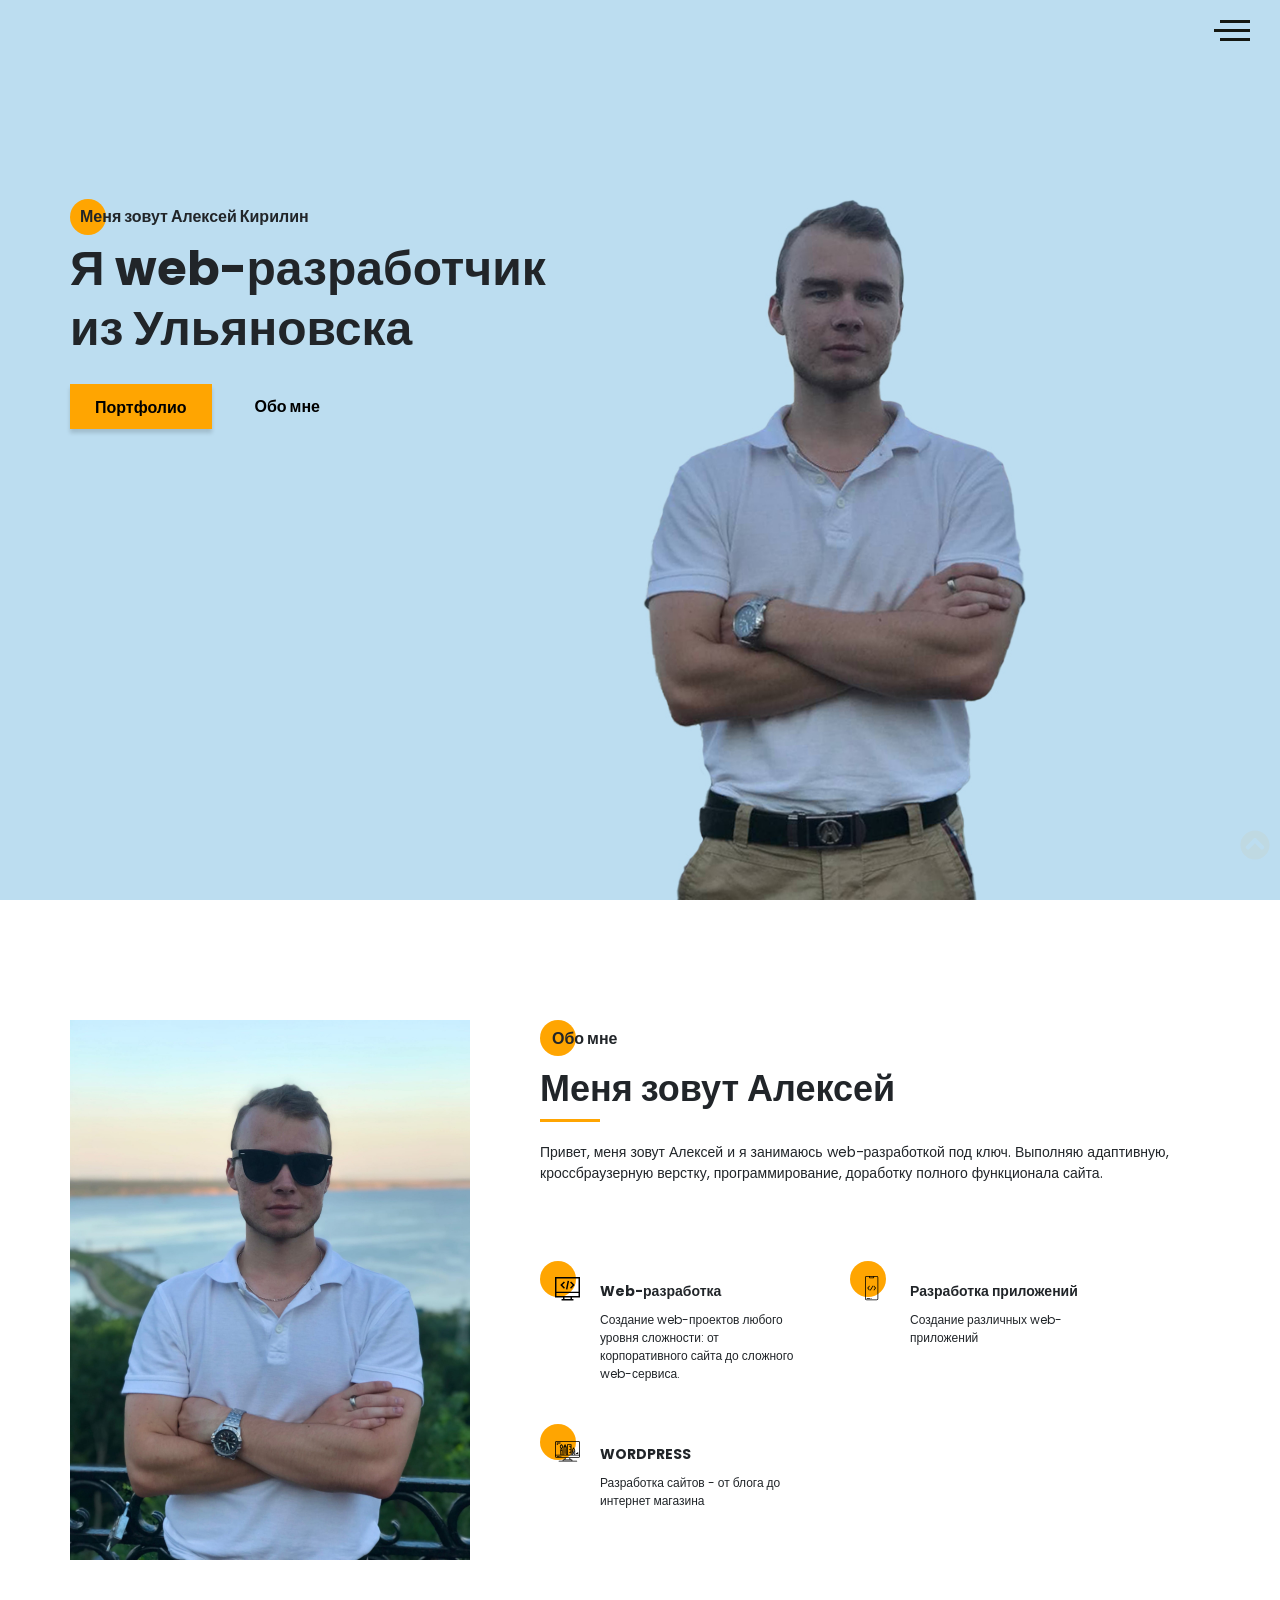
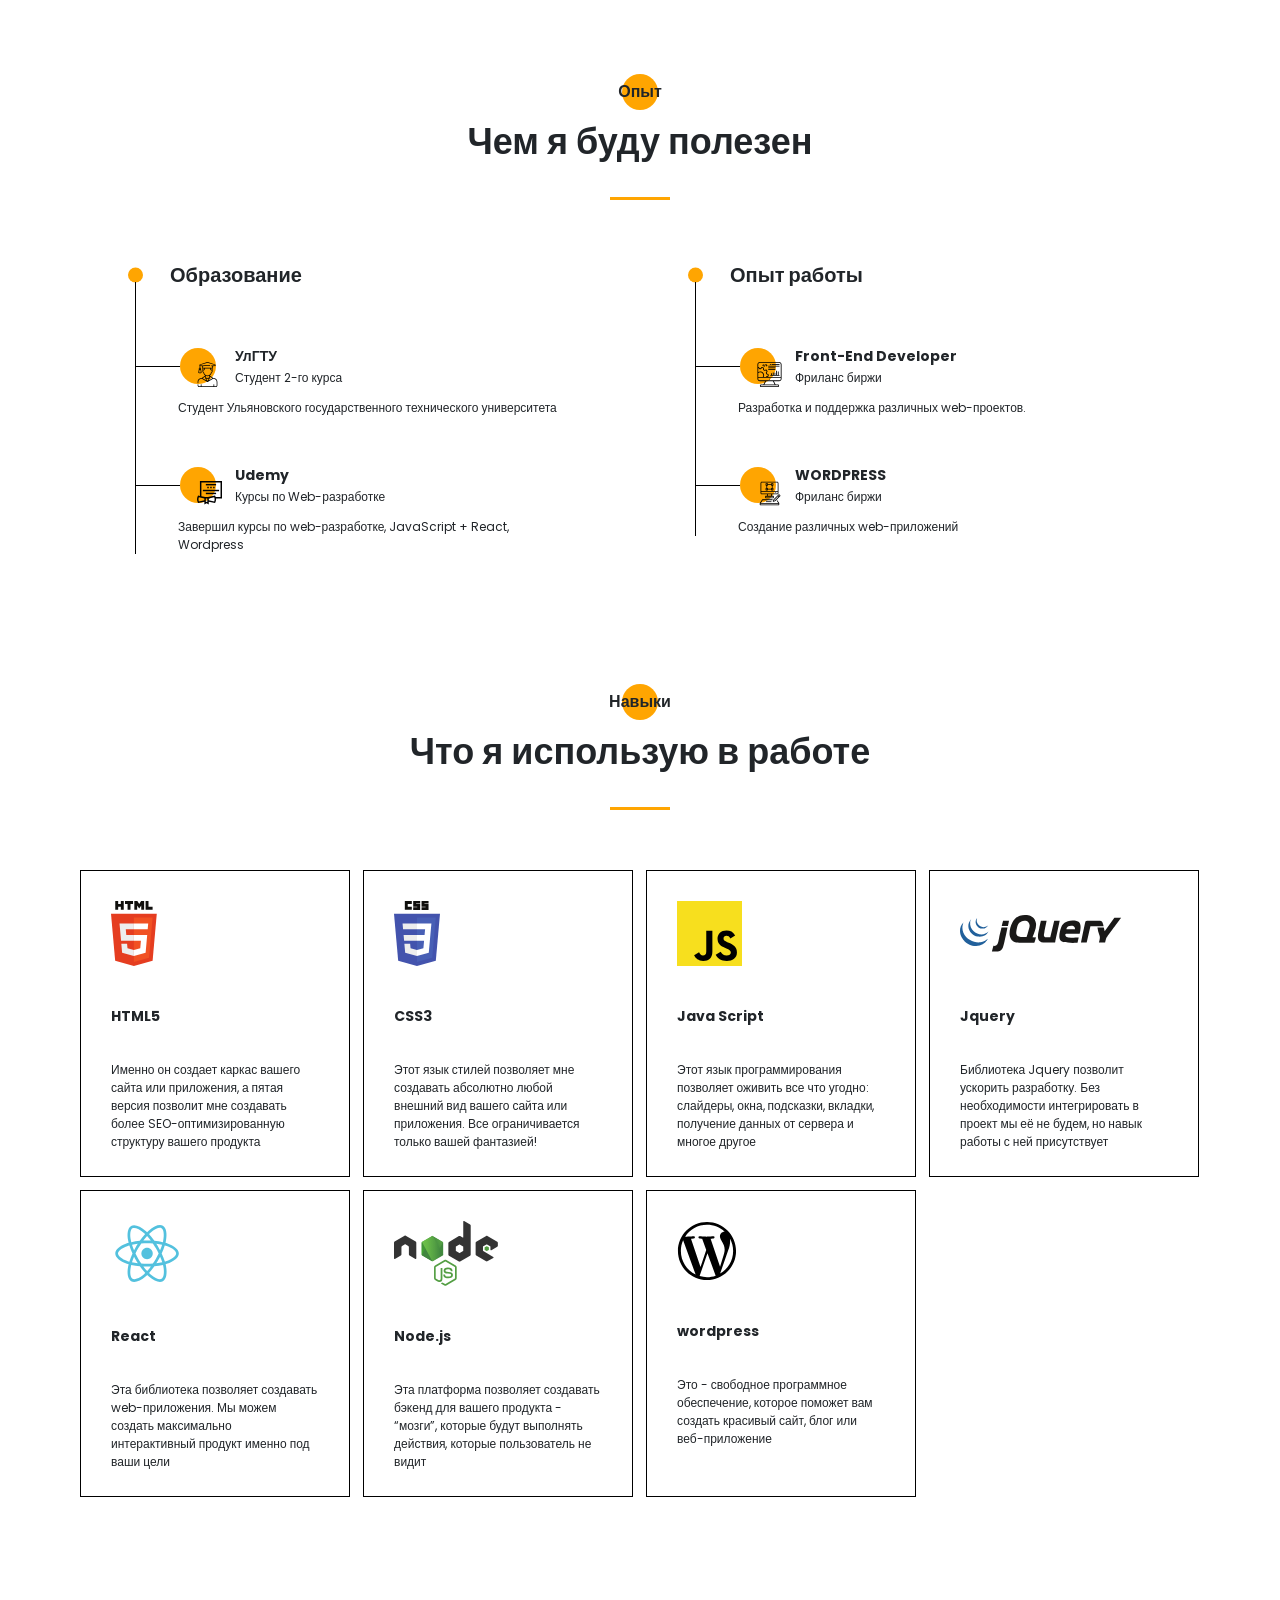
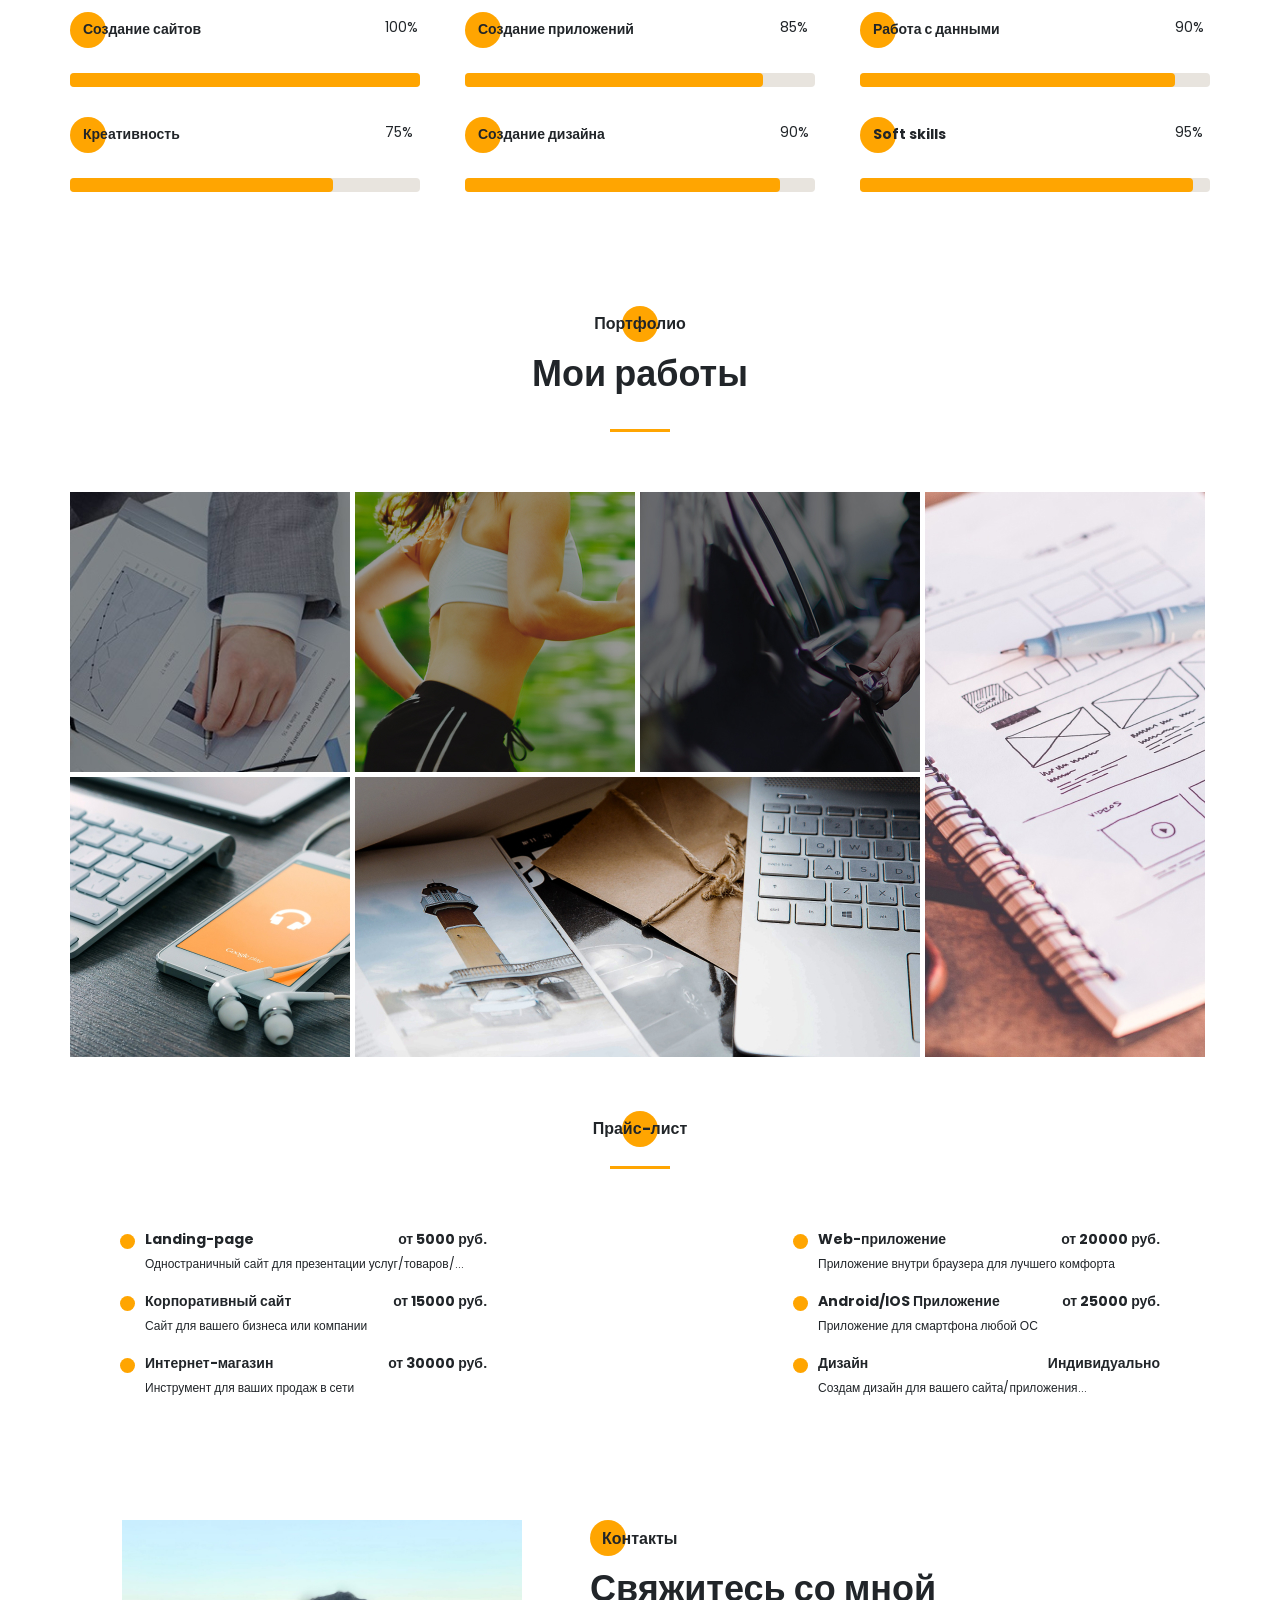
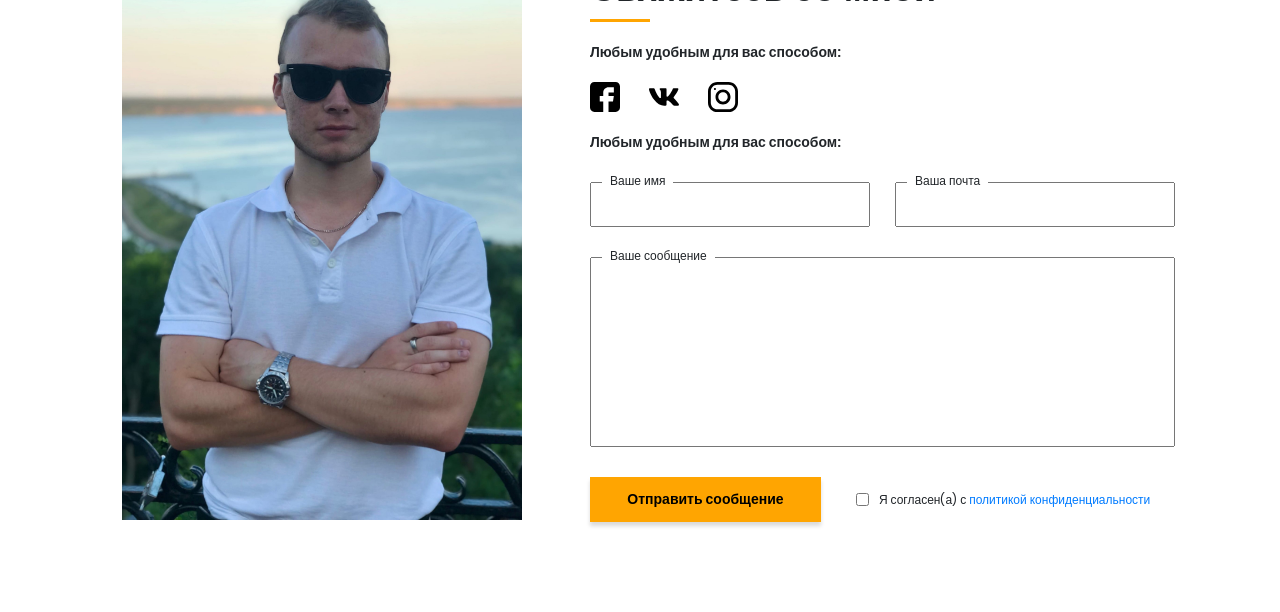
==== commit 326d90c1: "Add files via upload" ====
--- a/index.html
+++ b/index.html
@@ -1 +1 @@
-<!DOCTYPE html><html lang="ru"><head><meta charset="UTF-8"><meta name="viewport" content="width=device-width,initial-scale=1"><meta http-equiv="X-UA-Compatible" content="ie=edge"><title>Portfolio</title><meta name="title" content="Мое портфолио"><meta name="description" content="Здесь вы сможете ознакомиться с моими работами и узнать больше обо мне"><!-- Open Graph / Facebook --><meta property="og:type" content="website"><meta property="og:url" content="https://metatags.io/"><meta property="og:title" content="Мое портфолио"><meta property="og:description" content="Здесь вы сможете ознакомиться с моими работами и узнать больше обо мне"><meta property="og:image" content="https://metatags.io/assets/meta-tags-16a33a6a8531e519cc0936fbba0ad904e52d35f34a46c97a2c9f6f7dd7d336f2.png"><!-- Twitter --><meta property="twitter:card" content="summary_large_image"><meta property="twitter:url" content="https://metatags.io/"><meta property="twitter:title" content="Мое портфолио"><meta property="twitter:description" content="Здесь вы сможете ознакомиться с моими работами и узнать больше обо мне"><meta property="twitter:image" content="https://metatags.io/assets/meta-tags-16a33a6a8531e519cc0936fbba0ad904e52d35f34a46c97a2c9f6f7dd7d336f2.png"><!-- Favicon  --><link rel="apple-touch-icon" sizes="57x57" href="icons/favicon//apple-icon-57x57.png"><link rel="apple-touch-icon" sizes="60x60" href="icons/favicon//apple-icon-60x60.png"><link rel="apple-touch-icon" sizes="72x72" href="icons/favicon//apple-icon-72x72.png"><link rel="apple-touch-icon" sizes="76x76" href="icons/favicon//apple-icon-76x76.png"><link rel="apple-touch-icon" sizes="114x114" href="icons/favicon//apple-icon-114x114.png"><link rel="apple-touch-icon" sizes="120x120" href="icons/favicon//apple-icon-120x120.png"><link rel="apple-touch-icon" sizes="144x144" href="icons/favicon//apple-icon-144x144.png"><link rel="apple-touch-icon" sizes="152x152" href="icons/favicon//apple-icon-152x152.png"><link rel="apple-touch-icon" sizes="180x180" href="icons/favicon//apple-icon-180x180.png"><link rel="icon" type="image/png" sizes="192x192" href="icons/favicon//android-icon-192x192.png"><link rel="icon" type="image/png" sizes="32x32" href="icons/favicon//favicon-32x32.png"><link rel="icon" type="image/png" sizes="96x96" href="icons/favicon//favicon-96x96.png"><link rel="icon" type="image/png" sizes="16x16" href="icons/favicon//favicon-16x16.png"><link rel="manifest" href="icons/favicon//manifest.json"><meta name="msapplication-TileColor" content="#ffffff"><meta name="msapplication-TileImage" content="icons/favicon//ms-icon-144x144.png"><meta name="theme-color" content="#ffffff"><link rel="stylesheet" href="css/style.min.css"><link rel="stylesheet" href="css/animate.css"></head><body><aside class="sidepanel"><a href="https://www.facebook.com/profile.php?id=100070435984523" class="sidepanel__link"><svg width="20" height="20" viewBox="0 0 20 20" fill="none" xmlns="http://www.w3.org/2000/svg"><path d="M-7.46167e-07 2.92969L-1.28061e-07 17.0703C-5.74539e-08 18.6856 1.31439 20 2.92969 20L17.0703 20C18.6856 20 20 18.6856 20 17.0703L20 11.1719L12.9297 11.1719L12.9297 13.5156L9.41406 13.5156L9.41406 11.1719L7.03125 11.1719C5.09262 11.1719 3.51562 9.59488 3.51562 7.65625L3.51562 4.10156L7.03125 4.10156L7.03125 7.65625L9.41406 7.65625L9.41406 4.10156L12.9297 4.6875L12.9297 7.65625L20 7.65625L20 2.92969C20 1.31439 18.6856 -8.16774e-07 17.0703 -7.46167e-07L2.92969 -1.28061e-07C1.31439 -5.74539e-08 -8.16774e-07 1.31439 -7.46167e-07 2.92969Z" fill="black"/></svg></a><a href="https://www.instagram.com/alexey_kirilin_73/?hl=ru" class="sidepanel__link"><svg width="20" height="20" viewBox="0 0 20 20" fill="none" xmlns="http://www.w3.org/2000/svg"><path d="M-6.01032e-07 6.25L-2.73196e-07 13.75C-1.22337e-07 17.2012 2.79875 20 6.25 20L13.75 20C17.2013 20 20 17.2012 20 13.75L20 6.25C20 2.79875 17.2012 -7.51891e-07 13.75 -6.01032e-07L6.25 -2.73196e-07C2.79875 -1.22337e-07 -7.51891e-07 2.79875 -6.01032e-07 6.25ZM13.75 1.875C16.1625 1.875 18.125 3.8375 18.125 6.25L18.125 13.75C18.125 16.1625 16.1625 18.125 13.75 18.125L6.25 18.125C3.8375 18.125 1.875 16.1625 1.875 13.75L1.875 6.25C1.875 3.8375 3.8375 1.875 6.25 1.875L13.75 1.875Z" fill="black"/><path d="M5 10C5 12.7612 7.23875 15 10 15C12.7613 15 15 12.7612 15 10C15 7.23875 12.7612 5 10 5C7.23875 5 5 7.23875 5 10ZM13.125 10C13.125 11.7225 11.7225 13.125 10 13.125C8.27625 13.125 6.875 11.7225 6.875 10C6.875 8.2775 8.27625 6.875 10 6.875C11.7225 6.875 13.125 8.2775 13.125 10Z" fill="black"/><path d="M5.29123 4.625C5.29123 4.25704 4.99295 3.95875 4.62499 3.95875C4.25703 3.95875 3.95874 4.25704 3.95874 4.625C3.95874 4.99296 4.25703 5.29125 4.62499 5.29125C4.99295 5.29125 5.29123 4.99296 5.29123 4.625Z" fill="black"/></svg> </a><a href="https://vk.com/kirilin_alexey" class="sidepanel__link_vk"><svg id="Bold" enable-background="new 0 0 24 24" height="20" viewBox="0 0 24 24" width="20" xmlns="http://www.w3.org/2000/svg"><path d="m19.915 13.028c-.388-.49-.277-.708 0-1.146.005-.005 3.208-4.431 3.538-5.932l.002-.001c.164-.547 0-.949-.793-.949h-2.624c-.668 0-.976.345-1.141.731 0 0-1.336 3.198-3.226 5.271-.61.599-.892.791-1.225.791-.164 0-.419-.192-.419-.739v-5.105c0-.656-.187-.949-.74-.949h-4.126c-.419 0-.668.306-.668.591 0 .622.945.765 1.043 2.515v3.797c0 .832-.151.985-.486.985-.892 0-3.057-3.211-4.34-6.886-.259-.713-.512-1.001-1.185-1.001h-2.625c-.749 0-.9.345-.9.731 0 .682.892 4.073 4.148 8.553 2.17 3.058 5.226 4.715 8.006 4.715 1.671 0 1.875-.368 1.875-1.001 0-2.922-.151-3.198.686-3.198.388 0 1.056.192 2.616 1.667 1.783 1.749 2.076 2.532 3.074 2.532h2.624c.748 0 1.127-.368.909-1.094-.499-1.527-3.871-4.668-4.023-4.878z"/></svg></a><div class="sidepanel__divider"></div><div class="sidepanel__text"><span>Социальные сети</span></div></aside><div class="menu"><div class="menu__block"><div class="menu__close"><svg width="29" height="30" viewBox="0 0 29 30" fill="none" xmlns="http://www.w3.org/2000/svg"><path d="M17.1568 14.5231L28.4489 3.23075C29.1837 2.49623 29.1837 1.30861 28.4489 0.574085C27.7144 -0.160437 26.5267 -0.160437 25.7922 0.574085L14.4998 11.8665L3.20781 0.574085C2.47295 -0.160437 1.28567 -0.160437 0.551149 0.574085C-0.183717 1.30861 -0.183717 2.49623 0.551149 3.23075L11.8432 14.5231L0.551149 25.8155C-0.183717 26.55 -0.183717 27.7376 0.551149 28.4721C0.917206 28.8385 1.39852 29.0226 1.87948 29.0226C2.36045 29.0226 2.84141 28.8385 3.20781 28.4721L14.4998 17.1798L25.7922 28.4721C26.1586 28.8385 26.6396 29.0226 27.1205 29.0226C27.6015 29.0226 28.0825 28.8385 28.4489 28.4721C29.1837 27.7376 29.1837 26.55 28.4489 25.8155L17.1568 14.5231Z" fill="black"/></svg></div><nav><ul class="menu__list"><li class="menu__link"><a class="menu__anchor" href="#about">ОБО МНЕ</a></li><li class="menu__link"><a class="menu__anchor" href="#resume">МОЙ ОПЫТ</a></li><li class="menu__link"><a class="menu__anchor" href="#skills">МОИ НАВЫКИ</a></li><li class="menu__link"><a class="menu__anchor" href="#portfolio">МОИ РАБОТЫ</a></li><li class="menu__link"><a class="menu__anchor" href="#price">ПРАЙС-ЛИСТ</a></li><li class="menu__link"><a class="menu__anchor" href="#contacts">КОНТАКТЫ</a></li></ul></nav><div class="menu__social"><a href="https://vk.com/kirilin_alexey"><svg id="Bold" enable-background="new 0 0 24 24" height="20" viewBox="0 0 24 24" width="20" xmlns="http://www.w3.org/2000/svg"><path d="m19.915 13.028c-.388-.49-.277-.708 0-1.146.005-.005 3.208-4.431 3.538-5.932l.002-.001c.164-.547 0-.949-.793-.949h-2.624c-.668 0-.976.345-1.141.731 0 0-1.336 3.198-3.226 5.271-.61.599-.892.791-1.225.791-.164 0-.419-.192-.419-.739v-5.105c0-.656-.187-.949-.74-.949h-4.126c-.419 0-.668.306-.668.591 0 .622.945.765 1.043 2.515v3.797c0 .832-.151.985-.486.985-.892 0-3.057-3.211-4.34-6.886-.259-.713-.512-1.001-1.185-1.001h-2.625c-.749 0-.9.345-.9.731 0 .682.892 4.073 4.148 8.553 2.17 3.058 5.226 4.715 8.006 4.715 1.671 0 1.875-.368 1.875-1.001 0-2.922-.151-3.198.686-3.198.388 0 1.056.192 2.616 1.667 1.783 1.749 2.076 2.532 3.074 2.532h2.624c.748 0 1.127-.368.909-1.094-.499-1.527-3.871-4.668-4.023-4.878z"/></svg></a><a href="https://www.instagram.com/alexey_kirilin_73/?hl=ru"><svg width="20" height="20" viewBox="0 0 20 20" fill="none" xmlns="http://www.w3.org/2000/svg"><path d="M13.7495 0L6.24951 0C2.79826 0 -0.000488281 2.79875 -0.000488281 6.25L-0.000488281 13.75C-0.000488281 17.2013 2.79826 20 6.24951 20L13.7495 20C17.2008 20 19.9995 17.2013 19.9995 13.75L19.9995 6.25C19.9995 2.79875 17.2008 0 13.7495 0ZM18.1245 13.75C18.1245 16.1625 16.162 18.125 13.7495 18.125L6.24951 18.125C3.83701 18.125 1.87451 16.1625 1.87451 13.75L1.87451 6.25C1.87451 3.8375 3.83701 1.875 6.24951 1.875L13.7495 1.875C16.162 1.875 18.1245 3.8375 18.1245 6.25L18.1245 13.75Z" fill="black"/><path d="M9.99951 5C7.23826 5 4.99951 7.23875 4.99951 10C4.99951 12.7613 7.23826 15 9.99951 15C12.7608 15 14.9995 12.7613 14.9995 10C14.9995 7.23875 12.7608 5 9.99951 5ZM9.99951 13.125C8.27701 13.125 6.87451 11.7225 6.87451 10C6.87451 8.27625 8.27701 6.875 9.99951 6.875C11.722 6.875 13.1245 8.27625 13.1245 10C13.1245 11.7225 11.722 13.125 9.99951 13.125Z" fill="black"/><path d="M15.3745 5.29123C15.7425 5.29123 16.0408 4.99295 16.0408 4.62499C16.0408 4.25703 15.7425 3.95874 15.3745 3.95874C15.0065 3.95874 14.7083 4.25703 14.7083 4.62499C14.7083 4.99295 15.0065 5.29123 15.3745 5.29123Z" fill="black"/></svg> </a><a href="https://www.facebook.com/profile.php?id=100070435984523"><svg width="20" height="20" viewBox="0 0 20 20" fill="none" xmlns="http://www.w3.org/2000/svg"><path d="M17.0698 0L2.9292 0C1.3139 0 -0.000488281 1.31439 -0.000488281 2.92969L-0.000488281 17.0703C-0.000488281 18.6856 1.3139 20 2.9292 20L8.82764 20L8.82764 12.9297L6.48389 12.9297L6.48389 9.41406L8.82764 9.41406L8.82764 7.03125C8.82764 5.09262 10.4046 3.51563 12.3433 3.51563L15.8979 3.51563L15.8979 7.03125L12.3433 7.03125L12.3433 9.41406L15.8979 9.41406L15.312 12.9297L12.3433 12.9297L12.3433 20L17.0698 20C18.6851 20 19.9995 18.6856 19.9995 17.0703L19.9995 2.92969C19.9995 1.31439 18.6851 0 17.0698 0Z" fill="black"/></svg></a></div></div><div class="menu__overlay"></div></div><section id="up" class="promo"><div class="hamburger"><span></span> <span class="long"></span> <span></span></div><div class="container"><div class="title title_fz16 promo__subtitle">Меня зовут Алексей Кирилин</div><h1 class="title title_fz48 promo__title">Я web-разработчик<br>из Ульяновска</h1><div class="promo__btns"><a href="#portfolio" class="promo__link btn">Портфолио</a> <a href="#about" class="promo__link">Обо мне</a></div></div></section><section class="about fadeInUp wow" id="about" data-wow-duration="1s" data-wow-delay="0.2s"><div class="container"><div class="about__wrapper"><div class="about__photo"><img src="img/me5.jpg" alt="photo"></div><div class="about__descr"><h2 class="title title_fz16 about__title">Обо мне</h2><div class="title title_fz36 about__subtitle">Меня зовут Алексей</div><div class="divider"></div><p class="about__text">Привет, меня зовут Алексей и я занимаюсь web-разработкой под ключ. Выполняю адаптивную, кроссбраузерную верстку, программирование, доработку полного функционала сайта.</p></div><div class="about__skills"><div class="about__skills-item"><div class="about__skills-circle"><img src="icons/about_me/web_development.svg" alt="web-dev"></div><div><div class="title title_fz14">Web-разработка</div><div class="about__skills-text">Создание web-проектов любого уровня сложности: от корпоративного сайта до сложного web-сервиса.</div></div></div><div class="about__skills-item"><div class="about__skills-circle"><img src="icons/about_me/mobile_dev.svg" alt="web-dev"></div><div><div class="title title_fz14">Разработка приложений</div><div class="about__skills-text">Создание различных web-приложений</div></div></div><div class="about__skills-item"><div class="about__skills-circle"><img src="icons/about_me/design.svg" alt="web-dev"></div><div><div class="title title_fz14">WORDPRESS</div><div class="about__skills-text">Разработка сайтов - от блога до интернет магазина</div></div></div></div></div></div></section><section class="resume fadeInUp wow" id="resume" data-wow-duration="1s" data-wow-delay="0.2s"><div class="container"><h2 class="title title_fz16 title__section-title">Опыт</h2><div class="title title_fz36 title__section-subtitle">Чем я буду полезен</div><div class="divider"></div><div class="resume__wrapper"><div class="resume__column"><h3 class="title title_fz20 resume__column-title">Образование</h3><ul><li><div class="resume__item"><div class="resume__item-head"><div class="resume__item-icon"><img src="icons/experience/university.svg" alt="university"></div><h4 class="title title_fz14">УлГТУ</h4><div class="resume__item-location">Студент 2-го курса</div></div><div class="resume__item-body">Студент Ульяновского государственного технического университета</div></div></li><li><div class="resume__item"><div class="resume__item-head"><div class="resume__item-icon"><img src="icons/experience/courses.svg" alt="university"></div><h4 class="title title_fz14">Udemy</h4><div class="resume__item-location">Курсы по Web-разработке</div></div><div class="resume__item-body">Завершил курсы по web-разработке, JavaScript + React, Wordpress</div></div></li></ul></div><div class="resume__column"><h3 class="title title_fz20 resume__column-title">Опыт работы</h3><ul><li><div class="resume__item"><div class="resume__item-head"><div class="resume__item-icon"><img src="icons/experience/developer.svg" alt="university"></div><h4 class="title title_fz14">Front-End Developer</h4><div class="resume__item-location">Фриланс биржи</div></div><div class="resume__item-body">Разработка и поддержка различных web-проектов.</div></div></li><li><div class="resume__item"><div class="resume__item-head"><div class="resume__item-icon"><img src="icons/experience//designer.svg" alt="university"></div><h4 class="title title_fz14">WORDPRESS</h4><div class="resume__item-location">Фриланс биржи</div></div><div class="resume__item-body">Создание различных web-приложений</div></div></li></ul></div><div class="resume__column"></div></div></div></section><section class="skills fadeInUp wow" id="skills" data-wow-duration="1s" data-wow-delay="0.2s"><div class="container"><h2 class="title title_fz16 title__section-title">Навыки</h2><div class="title title_fz36 title__section-subtitle">Что я использую в работе</div><div class="divider"></div><div class="skills__items"><div class="skills__item"><div class="skills__item-img"><img src="icons/skills/html5.svg" alt="html5"></div><h3 class="title title_fz14">HTML5</h3><p>Именно он создает каркас вашего сайта или приложения, а пятая версия позволит мне создавать более SEO-оптимизированную структуру вашего продукта</p></div><div class="skills__item"><div class="skills__item-img"><img src="icons/skills/css3.svg" alt="css3"></div><h3 class="title title_fz14">CSS3</h3><p>Этот язык стилей позволяет мне создавать абсолютно любой внешний вид вашего сайта или приложения. Все ограничивается только вашей фантазией!</p></div><div class="skills__item"><div class="skills__item-img"><img src="icons/skills/js.svg" alt="java script"></div><h3 class="title title_fz14">Java Script</h3><p>Этот язык программирования позволяет оживить все что угодно: слайдеры, окна, подсказки, вкладки, получение данных от сервера и многое другое</p></div><div class="skills__item"><div class="skills__item-img"><img src="icons/skills/jquery.svg" alt="Jquery"></div><h3 class="title title_fz14">Jquery</h3><p>Библиотека Jquery позволит ускорить разработку. Без необходимости интегрировать в проект мы её не будем, но навык работы с ней присутствует</p></div><div class="skills__item"><div class="skills__item-img"><img src="icons/skills/react.svg" alt="React"></div><h3 class="title title_fz14">React</h3><p>Эта библиотека позволяет создавать web-приложения. Мы можем создать максимально интерактивный продукт именно под ваши цели</p></div><div class="skills__item"><div class="skills__item-img"><img src="icons/skills/node.js.svg" alt="Node.js"></div><h3 class="title title_fz14">Node.js</h3><p>Эта платформа позволяет создавать бэкенд для вашего продукта - “мозги”, которые будут выполнять действия, которые пользователь не видит</p></div><div class="skills__item"><div class="skills__item-img-wordpress"><img src="icons/skills/wordpress.svg" alt="wordpress"></div><h3 class="title title_fz14">wordpress</h3><p>Это - свободное программное обеспечение, которое поможет вам создать красивый сайт, блог или веб-приложение</p></div></div><div class="skills__ratings fadeInUp wow" data-wow-duration="1s" data-wow-delay="0.2s"><div class="skills__ratings-item"><div class="title title_fz14 skills__ratings-title">Создание сайтов</div><div class="skills__ratings-counter">100%</div><div class="skills__ratings-line"><span></span></div></div><div class="skills__ratings-item"><div class="title title_fz14 skills__ratings-title">Создание приложений</div><div class="skills__ratings-counter">85%</div><div class="skills__ratings-line"><span></span></div></div><div class="skills__ratings-item"><div class="title title_fz14 skills__ratings-title">Работа с данными</div><div class="skills__ratings-counter">90%</div><div class="skills__ratings-line"><span></span></div></div><div class="skills__ratings-item"><div class="title title_fz14 skills__ratings-title">Креативность</div><div class="skills__ratings-counter">75%</div><div class="skills__ratings-line"><span></span></div></div><div class="skills__ratings-item"><div class="title title_fz14 skills__ratings-title">Создание дизайна</div><div class="skills__ratings-counter">90%</div><div class="skills__ratings-line"><span></span></div></div><div class="skills__ratings-item"><div class="title title_fz14 skills__ratings-title">Soft skills</div><div class="skills__ratings-counter">95%</div><div class="skills__ratings-line"><span></span></div></div></div></div></section><section class="portfolio fadeInUp wow" id="portfolio" data-wow-duration="1s" data-wow-delay="0.2s"><div class="container"><h2 class="title title_fz16 title__section-title">Портфолио</h2><div class="title title_fz36 title__section-subtitle">Мои работы</div><div class="divider"></div><div class="portfolio__wrapper"><a href="/Verstka_YouTube_stream" class="portfolio__item"><img src="img/works/slider.jpg" alt="slider"> </a><a href="/Pulse/app" class="portfolio__item"><img src="img/works/pulse.jpg" alt="pulse"> </a><a href="#" class="portfolio__item"><img src="img/works/uber.jpg" alt="uber"> </a><a href="#" class="portfolio__item vertical"><img src="img/works/plans.jpg" alt="test"> </a><a href="#" class="portfolio__item"><img src="img/works/ipad.jpg" alt="test"> </a><a href="#" class="portfolio__item horizonal"><img src="img/works/mac.jpg" alt="test"></a></div></div></section><section class="price fadeInUp wow" id="price" data-wow-duration="1s" data-wow-delay="0.2s"><div class="container"><h2 class="title title_fz16 title__section-title">Прайс-лист</h2><div class="divider"></div><div class="price__wrapper"><div class="price__item"><div class="price__type">Landing-page</div><div class="price__count">от 5000 руб.</div><div class="price__descr">Одностраничный сайт для презентации услуг/товаров/...</div></div><div class="price__item"><div class="price__type">Web-приложение</div><div class="price__count">от 20000 руб.</div><div class="price__descr">Приложение внутри браузера для лучшего комфорта</div></div><div class="price__item"><div class="price__type">Корпоративный сайт</div><div class="price__count">от 15000 руб.</div><div class="price__descr">Сайт для вашего бизнеса или компании</div></div><div class="price__item"><div class="price__type">Android/IOS Приложение</div><div class="price__count">от 25000 руб.</div><div class="price__descr">Приложение для смартфона любой ОС</div></div><div class="price__item"><div class="price__type">Интернет-магазин</div><div class="price__count">от 30000 руб.</div><div class="price__descr">Инструмент для ваших продаж в сети</div></div><div class="price__item"><div class="price__type">Дизайн</div><div class="price__count">Индивидуально</div><div class="price__descr">Создам дизайн для вашего сайта/приложения...</div></div></div></div></section><section class="contacts fadeInUp wow" id="contacts" data-wow-duration="1s" data-wow-delay="0.2s"><div class="container"><div class="contacts__wrapper"><div class="contacts__photo"><img src="img/me5.jpg" alt="photo"></div><div class="contacts__descr"><h2 class="title title_fz16 contacts__title">Контакты</h2><div class="title title_fz36 contacts__subtitle">Свяжитесь со мной</div><div class="divider"></div><div class="title title_fz14 contacts__text">Любым удобным для вас способом:</div><div class="contacts__social"><a href="https://www.facebook.com/profile.php?id=100070435984523" class="contacts__link"><img src="icons/social/Facebook_straight.svg" alt="facebook"> </a><a href="https://vk.com/kirilin_alexey" class="contacts__link"><img src="icons/social/vk.svg" alt="vkontakte"> </a><a href="https://www.instagram.com/alexey_kirilin_73/?hl=ru" class="contacts__link"><img src="icons/social/Instagram_straight.svg" alt="instagram"></a></div><div class="title title_fz14 contacts__text">Любым удобным для вас способом:</div><form action="#" class="contacts__form"><div class="contacts__input"><input required name="name" id="name" type="text"> <label for="name">Ваше имя</label></div><div class="contacts__input"><input required name="email" id="email" type="email"> <label for="email">Ваша почта</label></div><div class="contacts__textarea"><textarea name="text" id="text"></textarea> <label for="text">Ваше сообщение</label></div><div class="contacts__triggers"><button class="contacts__btn btn">Отправить сообщение</button><div class="contacts__policy"><input required type="checkbox"> <span>Я согласен(а) с <a href="/policy.html">политикой конфиденциальности</a></span></div></div></form></div></div></div></section><a href="#" class="pageup"><img src="icons/chevron-circle-up-solid.svg" alt="up"></a><script type="text/javascript" src="https://ajax.googleapis.com/ajax/libs/jquery/1.10.1/jquery.min.js"></script><script src="js/wow.min.js"></script><script src="js/script.js"></script></body></html>+<!DOCTYPE html><html lang="ru"><head><meta charset="UTF-8"><meta name="viewport" content="width=device-width,initial-scale=1"><meta http-equiv="X-UA-Compatible" content="ie=edge"><title>Portfolio</title><meta name="title" content="Мое портфолио"><meta name="description" content="Здесь вы сможете ознакомиться с моими работами и узнать больше обо мне"><!-- Open Graph / Facebook --><meta property="og:type" content="website"><meta property="og:url" content="https://metatags.io/"><meta property="og:title" content="Мое портфолио"><meta property="og:description" content="Здесь вы сможете ознакомиться с моими работами и узнать больше обо мне"><meta property="og:image" content="https://metatags.io/assets/meta-tags-16a33a6a8531e519cc0936fbba0ad904e52d35f34a46c97a2c9f6f7dd7d336f2.png"><!-- Twitter --><meta property="twitter:card" content="summary_large_image"><meta property="twitter:url" content="https://metatags.io/"><meta property="twitter:title" content="Мое портфолио"><meta property="twitter:description" content="Здесь вы сможете ознакомиться с моими работами и узнать больше обо мне"><meta property="twitter:image" content="https://metatags.io/assets/meta-tags-16a33a6a8531e519cc0936fbba0ad904e52d35f34a46c97a2c9f6f7dd7d336f2.png"><!-- Favicon  --><link rel="apple-touch-icon" sizes="57x57" href="icons/favicon//apple-icon-57x57.png"><link rel="apple-touch-icon" sizes="60x60" href="icons/favicon//apple-icon-60x60.png"><link rel="apple-touch-icon" sizes="72x72" href="icons/favicon//apple-icon-72x72.png"><link rel="apple-touch-icon" sizes="76x76" href="icons/favicon//apple-icon-76x76.png"><link rel="apple-touch-icon" sizes="114x114" href="icons/favicon//apple-icon-114x114.png"><link rel="apple-touch-icon" sizes="120x120" href="icons/favicon//apple-icon-120x120.png"><link rel="apple-touch-icon" sizes="144x144" href="icons/favicon//apple-icon-144x144.png"><link rel="apple-touch-icon" sizes="152x152" href="icons/favicon//apple-icon-152x152.png"><link rel="apple-touch-icon" sizes="180x180" href="icons/favicon//apple-icon-180x180.png"><link rel="icon" type="image/png" sizes="192x192" href="icons/favicon//android-icon-192x192.png"><link rel="icon" type="image/png" sizes="32x32" href="icons/favicon//favicon-32x32.png"><link rel="icon" type="image/png" sizes="96x96" href="icons/favicon//favicon-96x96.png"><link rel="icon" type="image/png" sizes="16x16" href="icons/favicon//favicon-16x16.png"><link rel="manifest" href="icons/favicon//manifest.json"><meta name="msapplication-TileColor" content="#ffffff"><meta name="msapplication-TileImage" content="icons/favicon//ms-icon-144x144.png"><meta name="theme-color" content="#ffffff"><link rel="stylesheet" href="css/style.min.css"><link rel="stylesheet" href="css/animate.css"></head><body><aside class="sidepanel"><a href="https://www.facebook.com/profile.php?id=100070435984523" class="sidepanel__link"><svg width="20" height="20" viewBox="0 0 20 20" fill="none" xmlns="http://www.w3.org/2000/svg"><path d="M-7.46167e-07 2.92969L-1.28061e-07 17.0703C-5.74539e-08 18.6856 1.31439 20 2.92969 20L17.0703 20C18.6856 20 20 18.6856 20 17.0703L20 11.1719L12.9297 11.1719L12.9297 13.5156L9.41406 13.5156L9.41406 11.1719L7.03125 11.1719C5.09262 11.1719 3.51562 9.59488 3.51562 7.65625L3.51562 4.10156L7.03125 4.10156L7.03125 7.65625L9.41406 7.65625L9.41406 4.10156L12.9297 4.6875L12.9297 7.65625L20 7.65625L20 2.92969C20 1.31439 18.6856 -8.16774e-07 17.0703 -7.46167e-07L2.92969 -1.28061e-07C1.31439 -5.74539e-08 -8.16774e-07 1.31439 -7.46167e-07 2.92969Z" fill="black"/></svg></a><a href="https://www.instagram.com/alexey_kirilin_73/?hl=ru" class="sidepanel__link"><svg width="20" height="20" viewBox="0 0 20 20" fill="none" xmlns="http://www.w3.org/2000/svg"><path d="M-6.01032e-07 6.25L-2.73196e-07 13.75C-1.22337e-07 17.2012 2.79875 20 6.25 20L13.75 20C17.2013 20 20 17.2012 20 13.75L20 6.25C20 2.79875 17.2012 -7.51891e-07 13.75 -6.01032e-07L6.25 -2.73196e-07C2.79875 -1.22337e-07 -7.51891e-07 2.79875 -6.01032e-07 6.25ZM13.75 1.875C16.1625 1.875 18.125 3.8375 18.125 6.25L18.125 13.75C18.125 16.1625 16.1625 18.125 13.75 18.125L6.25 18.125C3.8375 18.125 1.875 16.1625 1.875 13.75L1.875 6.25C1.875 3.8375 3.8375 1.875 6.25 1.875L13.75 1.875Z" fill="black"/><path d="M5 10C5 12.7612 7.23875 15 10 15C12.7613 15 15 12.7612 15 10C15 7.23875 12.7612 5 10 5C7.23875 5 5 7.23875 5 10ZM13.125 10C13.125 11.7225 11.7225 13.125 10 13.125C8.27625 13.125 6.875 11.7225 6.875 10C6.875 8.2775 8.27625 6.875 10 6.875C11.7225 6.875 13.125 8.2775 13.125 10Z" fill="black"/><path d="M5.29123 4.625C5.29123 4.25704 4.99295 3.95875 4.62499 3.95875C4.25703 3.95875 3.95874 4.25704 3.95874 4.625C3.95874 4.99296 4.25703 5.29125 4.62499 5.29125C4.99295 5.29125 5.29123 4.99296 5.29123 4.625Z" fill="black"/></svg> </a><a href="https://vk.com/kirilin_alexey" class="sidepanel__link_vk"><svg id="Bold" enable-background="new 0 0 24 24" height="20" viewBox="0 0 24 24" width="20" xmlns="http://www.w3.org/2000/svg"><path d="m19.915 13.028c-.388-.49-.277-.708 0-1.146.005-.005 3.208-4.431 3.538-5.932l.002-.001c.164-.547 0-.949-.793-.949h-2.624c-.668 0-.976.345-1.141.731 0 0-1.336 3.198-3.226 5.271-.61.599-.892.791-1.225.791-.164 0-.419-.192-.419-.739v-5.105c0-.656-.187-.949-.74-.949h-4.126c-.419 0-.668.306-.668.591 0 .622.945.765 1.043 2.515v3.797c0 .832-.151.985-.486.985-.892 0-3.057-3.211-4.34-6.886-.259-.713-.512-1.001-1.185-1.001h-2.625c-.749 0-.9.345-.9.731 0 .682.892 4.073 4.148 8.553 2.17 3.058 5.226 4.715 8.006 4.715 1.671 0 1.875-.368 1.875-1.001 0-2.922-.151-3.198.686-3.198.388 0 1.056.192 2.616 1.667 1.783 1.749 2.076 2.532 3.074 2.532h2.624c.748 0 1.127-.368.909-1.094-.499-1.527-3.871-4.668-4.023-4.878z"/></svg></a><div class="sidepanel__divider"></div><div class="sidepanel__text"><span>Социальные сети</span></div></aside><div class="menu"><div class="menu__block"><div class="menu__close"><svg width="29" height="30" viewBox="0 0 29 30" fill="none" xmlns="http://www.w3.org/2000/svg"><path d="M17.1568 14.5231L28.4489 3.23075C29.1837 2.49623 29.1837 1.30861 28.4489 0.574085C27.7144 -0.160437 26.5267 -0.160437 25.7922 0.574085L14.4998 11.8665L3.20781 0.574085C2.47295 -0.160437 1.28567 -0.160437 0.551149 0.574085C-0.183717 1.30861 -0.183717 2.49623 0.551149 3.23075L11.8432 14.5231L0.551149 25.8155C-0.183717 26.55 -0.183717 27.7376 0.551149 28.4721C0.917206 28.8385 1.39852 29.0226 1.87948 29.0226C2.36045 29.0226 2.84141 28.8385 3.20781 28.4721L14.4998 17.1798L25.7922 28.4721C26.1586 28.8385 26.6396 29.0226 27.1205 29.0226C27.6015 29.0226 28.0825 28.8385 28.4489 28.4721C29.1837 27.7376 29.1837 26.55 28.4489 25.8155L17.1568 14.5231Z" fill="black"/></svg></div><nav><ul class="menu__list"><li class="menu__link"><a class="menu__anchor" href="#about">ОБО МНЕ</a></li><li class="menu__link"><a class="menu__anchor" href="#resume">МОЙ ОПЫТ</a></li><li class="menu__link"><a class="menu__anchor" href="#skills">МОИ НАВЫКИ</a></li><li class="menu__link"><a class="menu__anchor" href="#portfolio">МОИ РАБОТЫ</a></li><li class="menu__link"><a class="menu__anchor" href="#price">ПРАЙС-ЛИСТ</a></li><li class="menu__link"><a class="menu__anchor" href="#contacts">КОНТАКТЫ</a></li></ul></nav><div class="menu__social"><a href="https://vk.com/kirilin_alexey"><svg id="Bold" enable-background="new 0 0 24 24" height="20" viewBox="0 0 24 24" width="20" xmlns="http://www.w3.org/2000/svg"><path d="m19.915 13.028c-.388-.49-.277-.708 0-1.146.005-.005 3.208-4.431 3.538-5.932l.002-.001c.164-.547 0-.949-.793-.949h-2.624c-.668 0-.976.345-1.141.731 0 0-1.336 3.198-3.226 5.271-.61.599-.892.791-1.225.791-.164 0-.419-.192-.419-.739v-5.105c0-.656-.187-.949-.74-.949h-4.126c-.419 0-.668.306-.668.591 0 .622.945.765 1.043 2.515v3.797c0 .832-.151.985-.486.985-.892 0-3.057-3.211-4.34-6.886-.259-.713-.512-1.001-1.185-1.001h-2.625c-.749 0-.9.345-.9.731 0 .682.892 4.073 4.148 8.553 2.17 3.058 5.226 4.715 8.006 4.715 1.671 0 1.875-.368 1.875-1.001 0-2.922-.151-3.198.686-3.198.388 0 1.056.192 2.616 1.667 1.783 1.749 2.076 2.532 3.074 2.532h2.624c.748 0 1.127-.368.909-1.094-.499-1.527-3.871-4.668-4.023-4.878z"/></svg></a><a href="https://www.instagram.com/alexey_kirilin_73/?hl=ru"><svg width="20" height="20" viewBox="0 0 20 20" fill="none" xmlns="http://www.w3.org/2000/svg"><path d="M13.7495 0L6.24951 0C2.79826 0 -0.000488281 2.79875 -0.000488281 6.25L-0.000488281 13.75C-0.000488281 17.2013 2.79826 20 6.24951 20L13.7495 20C17.2008 20 19.9995 17.2013 19.9995 13.75L19.9995 6.25C19.9995 2.79875 17.2008 0 13.7495 0ZM18.1245 13.75C18.1245 16.1625 16.162 18.125 13.7495 18.125L6.24951 18.125C3.83701 18.125 1.87451 16.1625 1.87451 13.75L1.87451 6.25C1.87451 3.8375 3.83701 1.875 6.24951 1.875L13.7495 1.875C16.162 1.875 18.1245 3.8375 18.1245 6.25L18.1245 13.75Z" fill="black"/><path d="M9.99951 5C7.23826 5 4.99951 7.23875 4.99951 10C4.99951 12.7613 7.23826 15 9.99951 15C12.7608 15 14.9995 12.7613 14.9995 10C14.9995 7.23875 12.7608 5 9.99951 5ZM9.99951 13.125C8.27701 13.125 6.87451 11.7225 6.87451 10C6.87451 8.27625 8.27701 6.875 9.99951 6.875C11.722 6.875 13.1245 8.27625 13.1245 10C13.1245 11.7225 11.722 13.125 9.99951 13.125Z" fill="black"/><path d="M15.3745 5.29123C15.7425 5.29123 16.0408 4.99295 16.0408 4.62499C16.0408 4.25703 15.7425 3.95874 15.3745 3.95874C15.0065 3.95874 14.7083 4.25703 14.7083 4.62499C14.7083 4.99295 15.0065 5.29123 15.3745 5.29123Z" fill="black"/></svg> </a><a href="https://www.facebook.com/profile.php?id=100070435984523"><svg width="20" height="20" viewBox="0 0 20 20" fill="none" xmlns="http://www.w3.org/2000/svg"><path d="M17.0698 0L2.9292 0C1.3139 0 -0.000488281 1.31439 -0.000488281 2.92969L-0.000488281 17.0703C-0.000488281 18.6856 1.3139 20 2.9292 20L8.82764 20L8.82764 12.9297L6.48389 12.9297L6.48389 9.41406L8.82764 9.41406L8.82764 7.03125C8.82764 5.09262 10.4046 3.51563 12.3433 3.51563L15.8979 3.51563L15.8979 7.03125L12.3433 7.03125L12.3433 9.41406L15.8979 9.41406L15.312 12.9297L12.3433 12.9297L12.3433 20L17.0698 20C18.6851 20 19.9995 18.6856 19.9995 17.0703L19.9995 2.92969C19.9995 1.31439 18.6851 0 17.0698 0Z" fill="black"/></svg></a></div></div><div class="menu__overlay"></div></div><section id="up" class="promo"><div class="hamburger"><span></span> <span class="long"></span> <span></span></div><div class="container"><div class="title title_fz16 promo__subtitle">Меня зовут Алексей Кирилин</div><h1 class="title title_fz48 promo__title">Я web-разработчик<br>из Ульяновска</h1><div class="promo__btns"><a href="#portfolio" class="promo__link btn">Портфолио</a> <a href="#about" class="promo__link">Обо мне</a></div></div></section><section class="about fadeInUp wow" id="about" data-wow-duration="1s"><div class="container"><div class="about__wrapper"><div class="about__photo"><img src="img/me5.jpg" alt="photo"></div><div class="about__descr"><h2 class="title title_fz16 about__title">Обо мне</h2><div class="title title_fz36 about__subtitle">Меня зовут Алексей</div><div class="divider"></div><p class="about__text">Привет, меня зовут Алексей и я занимаюсь web-разработкой под ключ. Выполняю адаптивную, кроссбраузерную верстку, программирование, доработку полного функционала сайта.</p></div><div class="about__skills"><div class="about__skills-item"><div class="about__skills-circle"><img src="icons/about_me/web_development.svg" alt="web-dev"></div><div><div class="title title_fz14">Web-разработка</div><div class="about__skills-text">Создание web-проектов любого уровня сложности: от корпоративного сайта до сложного web-сервиса.</div></div></div><div class="about__skills-item"><div class="about__skills-circle"><img src="icons/about_me/mobile_dev.svg" alt="web-dev"></div><div><div class="title title_fz14">Разработка приложений</div><div class="about__skills-text">Создание различных web-приложений</div></div></div><div class="about__skills-item"><div class="about__skills-circle"><img src="icons/about_me/design.svg" alt="web-dev"></div><div><div class="title title_fz14">WORDPRESS</div><div class="about__skills-text">Разработка сайтов - от блога до интернет магазина</div></div></div></div></div></div></section><section class="resume fadeInUp wow" id="resume" data-wow-duration="1s"><div class="container"><h2 class="title title_fz16 title__section-title">Опыт</h2><div class="title title_fz36 title__section-subtitle">Чем я буду полезен</div><div class="divider"></div><div class="resume__wrapper"><div class="resume__column"><h3 class="title title_fz20 resume__column-title">Образование</h3><ul><li><div class="resume__item"><div class="resume__item-head"><div class="resume__item-icon"><img src="icons/experience/university.svg" alt="university"></div><h4 class="title title_fz14">УлГТУ</h4><div class="resume__item-location">Студент 2-го курса</div></div><div class="resume__item-body">Студент Ульяновского государственного технического университета</div></div></li><li><div class="resume__item"><div class="resume__item-head"><div class="resume__item-icon"><img src="icons/experience/courses.svg" alt="university"></div><h4 class="title title_fz14">Udemy</h4><div class="resume__item-location">Курсы по Web-разработке</div></div><div class="resume__item-body">Завершил курсы по web-разработке, JavaScript + React, Wordpress</div></div></li></ul></div><div class="resume__column"><h3 class="title title_fz20 resume__column-title">Опыт работы</h3><ul><li><div class="resume__item"><div class="resume__item-head"><div class="resume__item-icon"><img src="icons/experience/developer.svg" alt="university"></div><h4 class="title title_fz14">Front-End Developer</h4><div class="resume__item-location">Фриланс биржи</div></div><div class="resume__item-body">Разработка и поддержка различных web-проектов.</div></div></li><li><div class="resume__item"><div class="resume__item-head"><div class="resume__item-icon"><img src="icons/experience//designer.svg" alt="university"></div><h4 class="title title_fz14">WORDPRESS</h4><div class="resume__item-location">Фриланс биржи</div></div><div class="resume__item-body">Создание различных web-приложений</div></div></li></ul></div><div class="resume__column"></div></div></div></section><section class="skills fadeInUp wow" id="skills" data-wow-duration="1s"><div class="container"><h2 class="title title_fz16 title__section-title">Навыки</h2><div class="title title_fz36 title__section-subtitle">Что я использую в работе</div><div class="divider"></div><div class="skills__items"><div class="skills__item"><div class="skills__item-img"><img src="icons/skills/html5.svg" alt="html5"></div><h3 class="title title_fz14">HTML5</h3><p>Именно он создает каркас вашего сайта или приложения, а пятая версия позволит мне создавать более SEO-оптимизированную структуру вашего продукта</p></div><div class="skills__item"><div class="skills__item-img"><img src="icons/skills/css3.svg" alt="css3"></div><h3 class="title title_fz14">CSS3</h3><p>Этот язык стилей позволяет мне создавать абсолютно любой внешний вид вашего сайта или приложения. Все ограничивается только вашей фантазией!</p></div><div class="skills__item"><div class="skills__item-img"><img src="icons/skills/js.svg" alt="java script"></div><h3 class="title title_fz14">Java Script</h3><p>Этот язык программирования позволяет оживить все что угодно: слайдеры, окна, подсказки, вкладки, получение данных от сервера и многое другое</p></div><div class="skills__item"><div class="skills__item-img"><img src="icons/skills/jquery.svg" alt="Jquery"></div><h3 class="title title_fz14">Jquery</h3><p>Библиотека Jquery позволит ускорить разработку. Без необходимости интегрировать в проект мы её не будем, но навык работы с ней присутствует</p></div><div class="skills__item"><div class="skills__item-img"><img src="icons/skills/react.svg" alt="React"></div><h3 class="title title_fz14">React</h3><p>Эта библиотека позволяет создавать web-приложения. Мы можем создать максимально интерактивный продукт именно под ваши цели</p></div><div class="skills__item"><div class="skills__item-img"><img src="icons/skills/node.js.svg" alt="Node.js"></div><h3 class="title title_fz14">Node.js</h3><p>Эта платформа позволяет создавать бэкенд для вашего продукта - “мозги”, которые будут выполнять действия, которые пользователь не видит</p></div><div class="skills__item"><div class="skills__item-img-wordpress"><img src="icons/skills/wordpress.svg" alt="wordpress"></div><h3 class="title title_fz14">wordpress</h3><p>Это - свободное программное обеспечение, которое поможет вам создать красивый сайт, блог или веб-приложение</p></div></div><div class="skills__ratings fadeInUp wow" data-wow-duration="1s"><div class="skills__ratings-item"><div class="title title_fz14 skills__ratings-title">Создание сайтов</div><div class="skills__ratings-counter">100%</div><div class="skills__ratings-line"><span></span></div></div><div class="skills__ratings-item"><div class="title title_fz14 skills__ratings-title">Создание приложений</div><div class="skills__ratings-counter">85%</div><div class="skills__ratings-line"><span></span></div></div><div class="skills__ratings-item"><div class="title title_fz14 skills__ratings-title">Работа с данными</div><div class="skills__ratings-counter">90%</div><div class="skills__ratings-line"><span></span></div></div><div class="skills__ratings-item"><div class="title title_fz14 skills__ratings-title">Креативность</div><div class="skills__ratings-counter">75%</div><div class="skills__ratings-line"><span></span></div></div><div class="skills__ratings-item"><div class="title title_fz14 skills__ratings-title">Создание дизайна</div><div class="skills__ratings-counter">90%</div><div class="skills__ratings-line"><span></span></div></div><div class="skills__ratings-item"><div class="title title_fz14 skills__ratings-title">Soft skills</div><div class="skills__ratings-counter">95%</div><div class="skills__ratings-line"><span></span></div></div></div></div></section><section class="portfolio fadeInUp wow" id="portfolio" data-wow-duration="1s"><div class="container"><h2 class="title title_fz16 title__section-title">Портфолио</h2><div class="title title_fz36 title__section-subtitle">Мои работы</div><div class="divider"></div><div class="portfolio__wrapper"><a href="/Verstka_YouTube_stream" class="portfolio__item"><img src="img/works/slider.jpg" alt="slider"> </a><a href="/Pulse/app" class="portfolio__item"><img src="img/works/pulse.jpg" alt="pulse"> </a><a href="#" class="portfolio__item"><img src="img/works/uber.jpg" alt="uber"> </a><a href="#" class="portfolio__item vertical"><img src="img/works/plans.jpg" alt="test"> </a><a href="#" class="portfolio__item"><img src="img/works/ipad.jpg" alt="test"> </a><a href="#" class="portfolio__item horizonal"><img src="img/works/mac.jpg" alt="test"></a></div></div></section><section class="price fadeInUp wow" id="price" data-wow-duration="1s"><div class="container"><h2 class="title title_fz16 title__section-title">Прайс-лист</h2><div class="divider"></div><div class="price__wrapper"><div class="price__item"><div class="price__type">Landing-page</div><div class="price__count">от 5000 руб.</div><div class="price__descr">Одностраничный сайт для презентации услуг/товаров/...</div></div><div class="price__item"><div class="price__type">Web-приложение</div><div class="price__count">от 20000 руб.</div><div class="price__descr">Приложение внутри браузера для лучшего комфорта</div></div><div class="price__item"><div class="price__type">Корпоративный сайт</div><div class="price__count">от 15000 руб.</div><div class="price__descr">Сайт для вашего бизнеса или компании</div></div><div class="price__item"><div class="price__type">Android/IOS Приложение</div><div class="price__count">от 25000 руб.</div><div class="price__descr">Приложение для смартфона любой ОС</div></div><div class="price__item"><div class="price__type">Интернет-магазин</div><div class="price__count">от 30000 руб.</div><div class="price__descr">Инструмент для ваших продаж в сети</div></div><div class="price__item"><div class="price__type">Дизайн</div><div class="price__count">Индивидуально</div><div class="price__descr">Создам дизайн для вашего сайта/приложения...</div></div></div></div></section><section class="contacts fadeInUp wow" id="contacts" data-wow-duration="1s"><div class="container"><div class="contacts__wrapper"><div class="contacts__photo"><img src="img/me5.jpg" alt="photo"></div><div class="contacts__descr"><h2 class="title title_fz16 contacts__title">Контакты</h2><div class="title title_fz36 contacts__subtitle">Свяжитесь со мной</div><div class="divider"></div><div class="title title_fz14 contacts__text">Любым удобным для вас способом:</div><div class="contacts__social"><a href="https://www.facebook.com/profile.php?id=100070435984523" class="contacts__link"><img src="icons/social/Facebook_straight.svg" alt="facebook"> </a><a href="https://vk.com/kirilin_alexey" class="contacts__link"><img src="icons/social/vk.svg" alt="vkontakte"> </a><a href="https://www.instagram.com/alexey_kirilin_73/?hl=ru" class="contacts__link"><img src="icons/social/Instagram_straight.svg" alt="instagram"></a></div><div class="title title_fz14 contacts__text">Любым удобным для вас способом:</div><form action="#" class="contacts__form"><div class="contacts__input"><input required name="name" id="name" type="text"> <label for="name">Ваше имя</label></div><div class="contacts__input"><input required name="email" id="email" type="email"> <label for="email">Ваша почта</label></div><div class="contacts__textarea"><textarea name="text" id="text"></textarea> <label for="text">Ваше сообщение</label></div><div class="contacts__triggers"><button class="contacts__btn btn">Отправить сообщение</button><div class="contacts__policy"><input required type="checkbox"> <span>Я согласен(а) с <a href="/policy.html">политикой конфиденциальности</a></span></div></div></form></div></div></div></section><a href="#" class="pageup"><img src="icons/chevron-circle-up-solid.svg" alt="up"></a><script type="text/javascript" src="https://ajax.googleapis.com/ajax/libs/jquery/1.10.1/jquery.min.js"></script><script src="js/wow.min.js"></script><script src="js/script.js"></script></body></html>
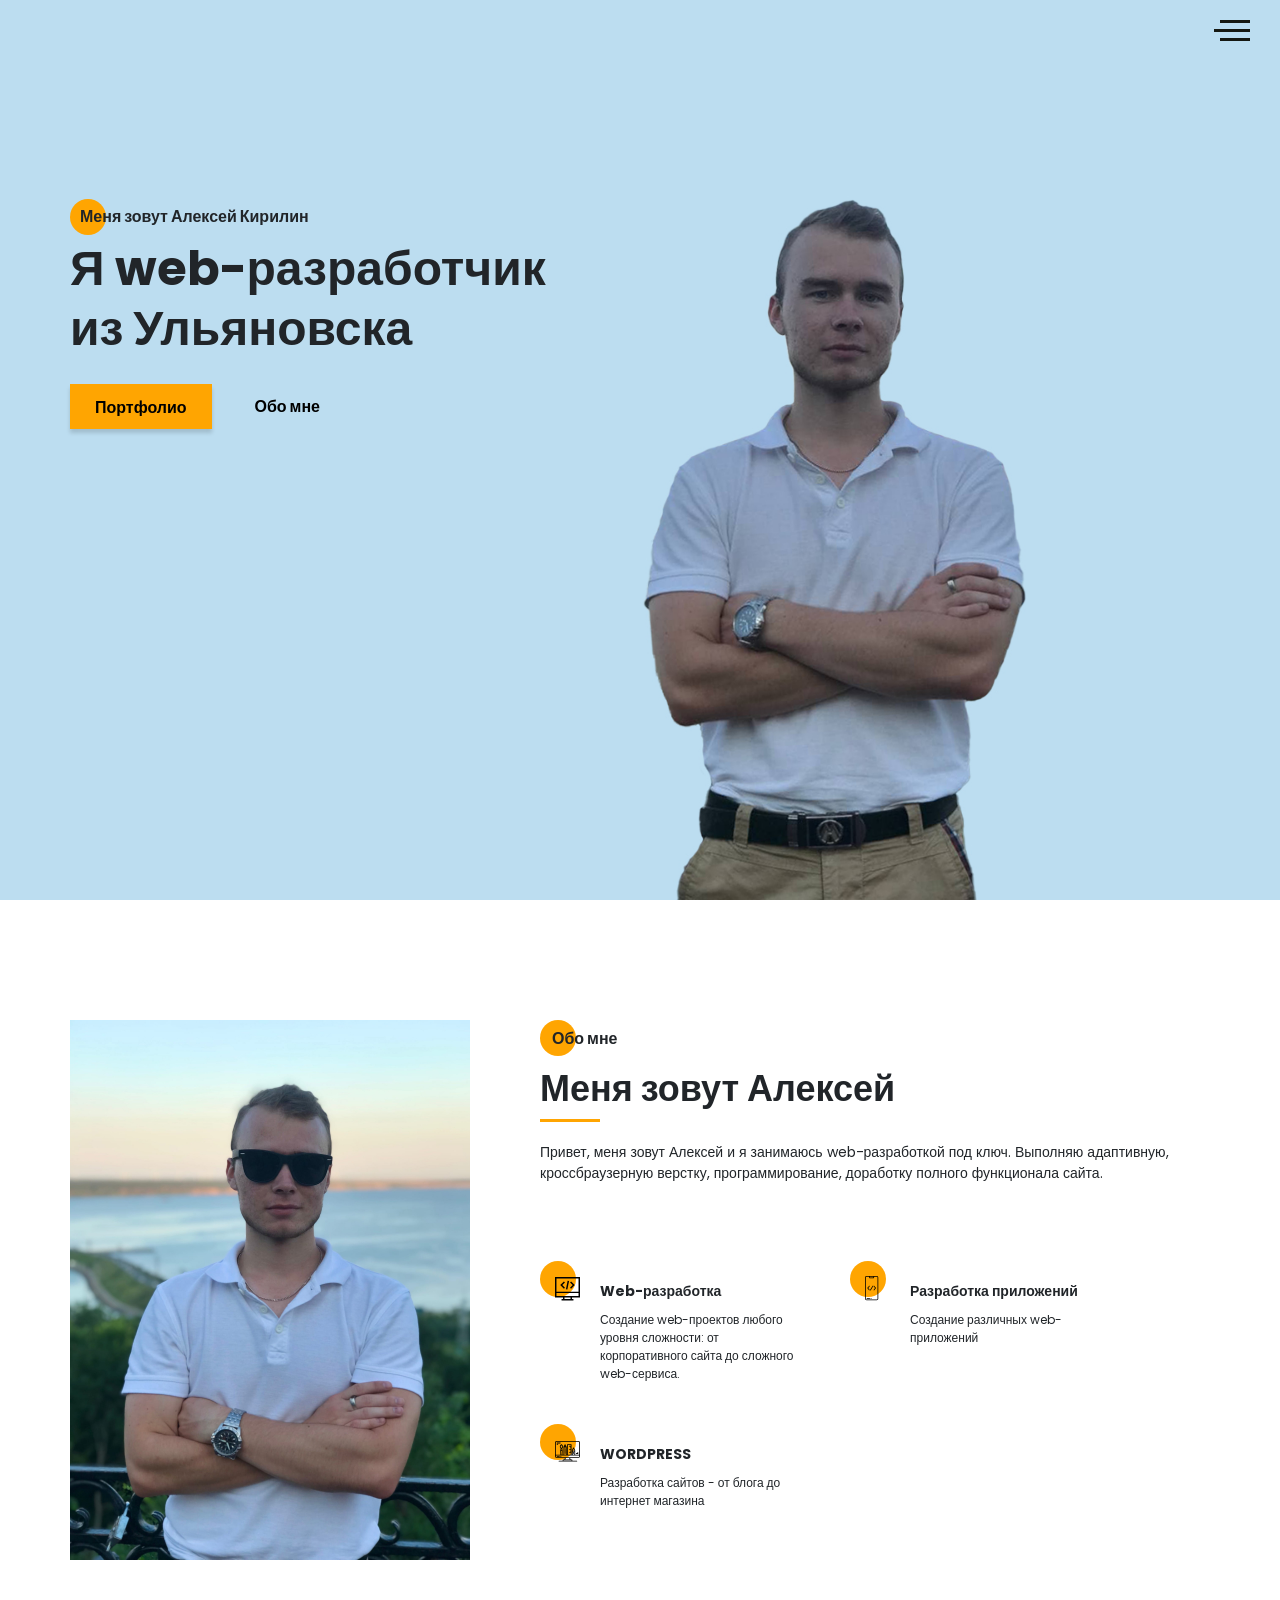
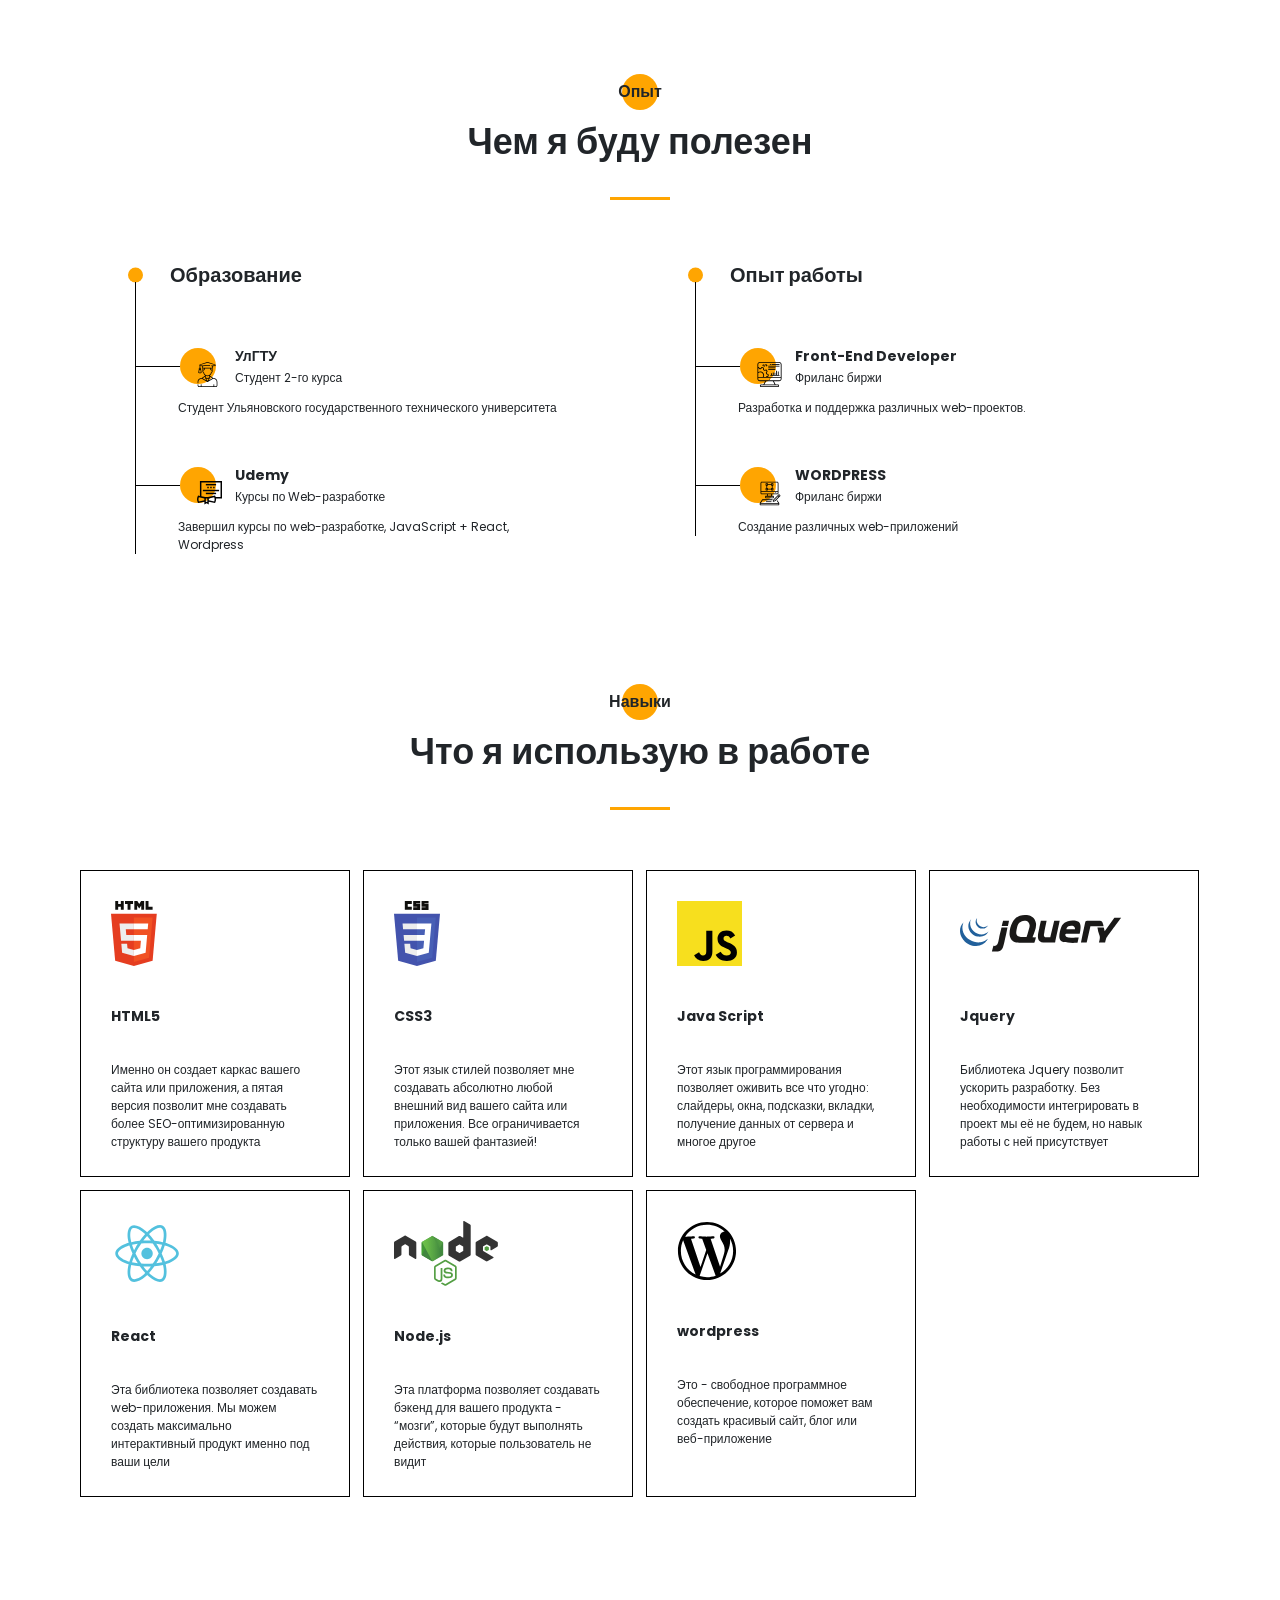
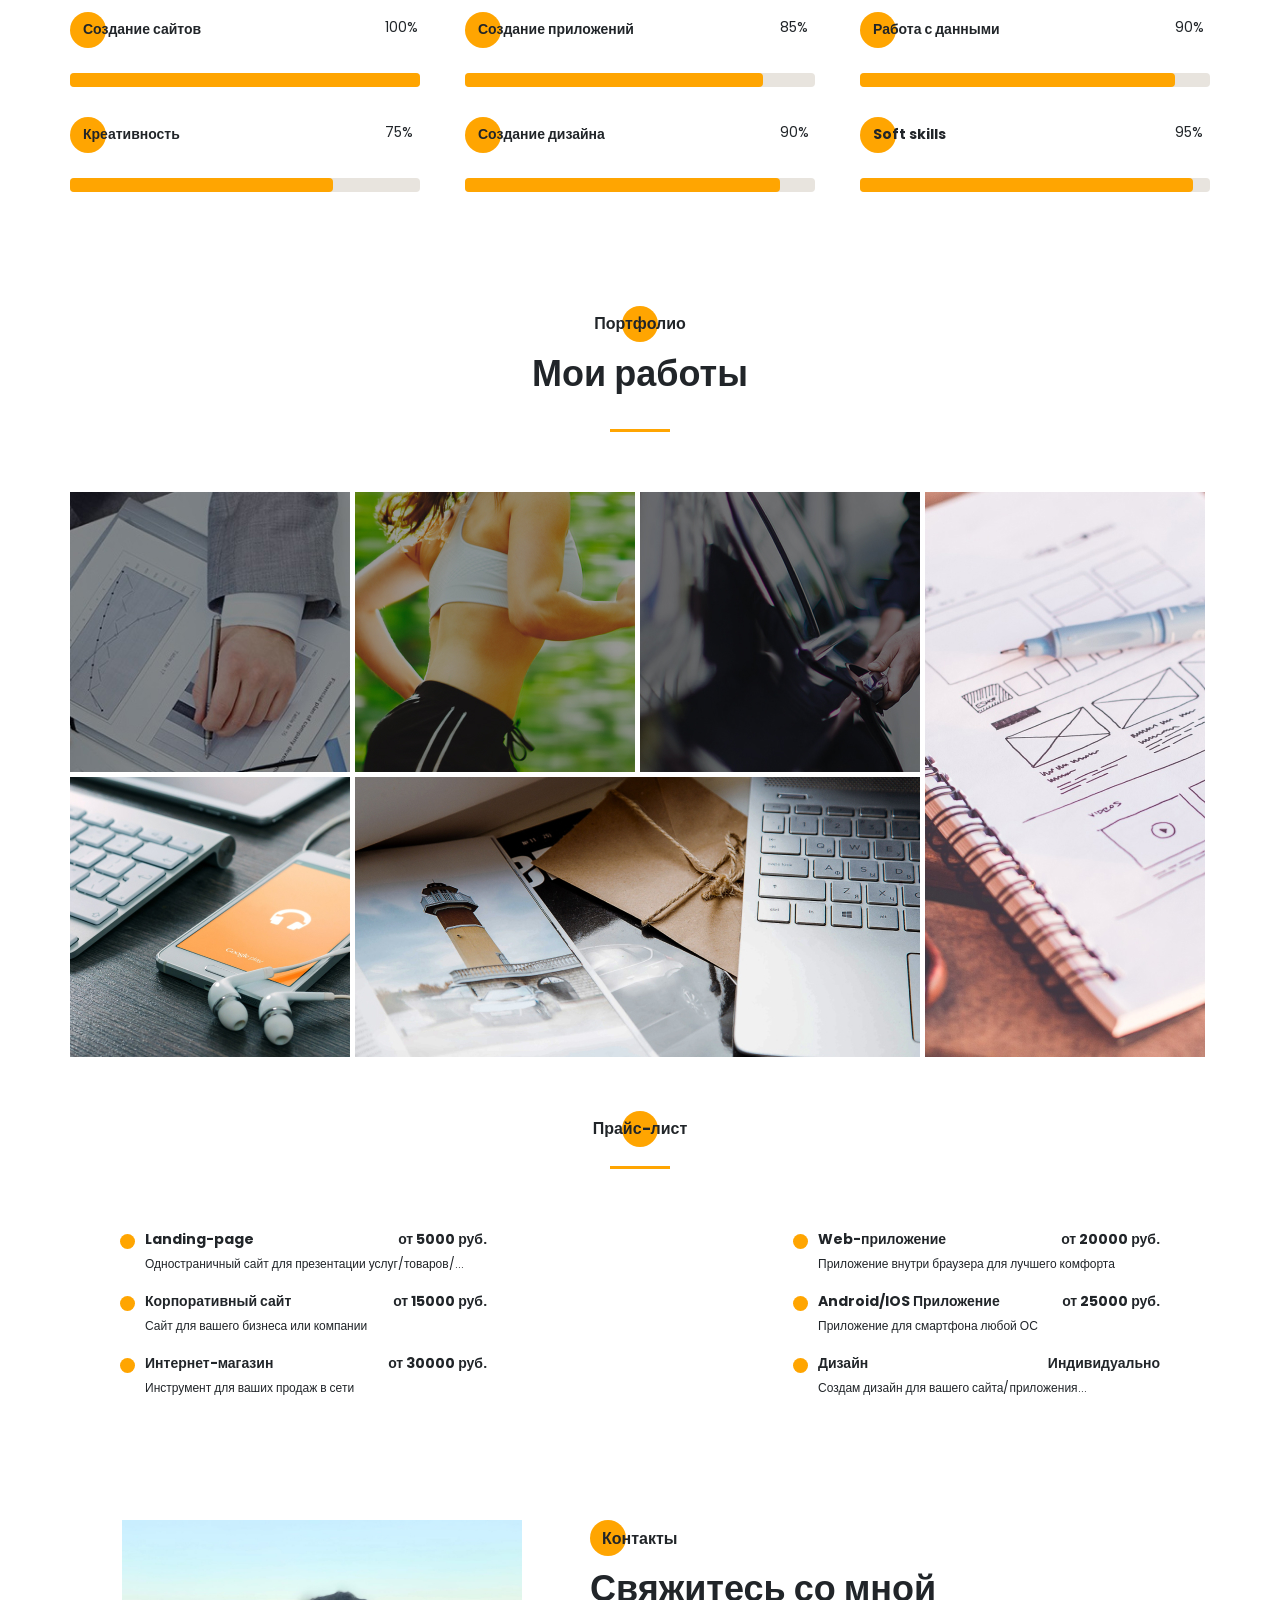
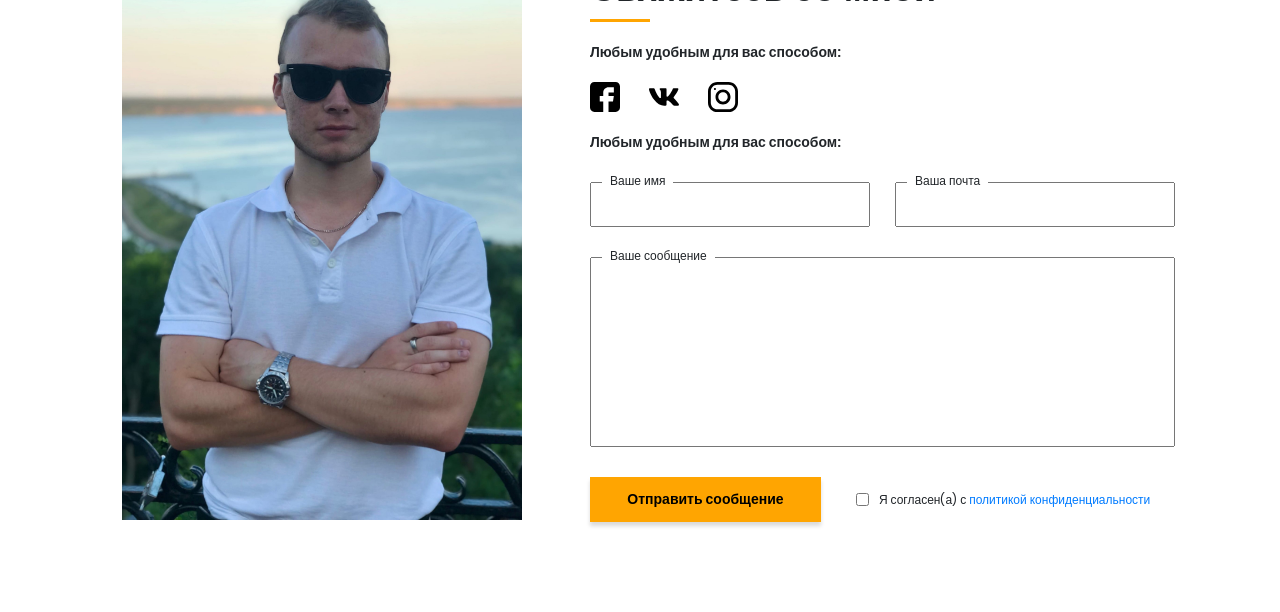
==== commit 9291917c: "Add files via upload" ====
--- a/index.html
+++ b/index.html
@@ -1 +1 @@
-<!DOCTYPE html><html lang="ru"><head><meta charset="UTF-8"><meta name="viewport" content="width=device-width,initial-scale=1"><meta http-equiv="X-UA-Compatible" content="ie=edge"><title>Portfolio</title><meta name="title" content="Мое портфолио"><meta name="description" content="Здесь вы сможете ознакомиться с моими работами и узнать больше обо мне"><!-- Open Graph / Facebook --><meta property="og:type" content="website"><meta property="og:url" content="https://metatags.io/"><meta property="og:title" content="Мое портфолио"><meta property="og:description" content="Здесь вы сможете ознакомиться с моими работами и узнать больше обо мне"><meta property="og:image" content="https://metatags.io/assets/meta-tags-16a33a6a8531e519cc0936fbba0ad904e52d35f34a46c97a2c9f6f7dd7d336f2.png"><!-- Twitter --><meta property="twitter:card" content="summary_large_image"><meta property="twitter:url" content="https://metatags.io/"><meta property="twitter:title" content="Мое портфолио"><meta property="twitter:description" content="Здесь вы сможете ознакомиться с моими работами и узнать больше обо мне"><meta property="twitter:image" content="https://metatags.io/assets/meta-tags-16a33a6a8531e519cc0936fbba0ad904e52d35f34a46c97a2c9f6f7dd7d336f2.png"><!-- Favicon  --><link rel="apple-touch-icon" sizes="57x57" href="icons/favicon//apple-icon-57x57.png"><link rel="apple-touch-icon" sizes="60x60" href="icons/favicon//apple-icon-60x60.png"><link rel="apple-touch-icon" sizes="72x72" href="icons/favicon//apple-icon-72x72.png"><link rel="apple-touch-icon" sizes="76x76" href="icons/favicon//apple-icon-76x76.png"><link rel="apple-touch-icon" sizes="114x114" href="icons/favicon//apple-icon-114x114.png"><link rel="apple-touch-icon" sizes="120x120" href="icons/favicon//apple-icon-120x120.png"><link rel="apple-touch-icon" sizes="144x144" href="icons/favicon//apple-icon-144x144.png"><link rel="apple-touch-icon" sizes="152x152" href="icons/favicon//apple-icon-152x152.png"><link rel="apple-touch-icon" sizes="180x180" href="icons/favicon//apple-icon-180x180.png"><link rel="icon" type="image/png" sizes="192x192" href="icons/favicon//android-icon-192x192.png"><link rel="icon" type="image/png" sizes="32x32" href="icons/favicon//favicon-32x32.png"><link rel="icon" type="image/png" sizes="96x96" href="icons/favicon//favicon-96x96.png"><link rel="icon" type="image/png" sizes="16x16" href="icons/favicon//favicon-16x16.png"><link rel="manifest" href="icons/favicon//manifest.json"><meta name="msapplication-TileColor" content="#ffffff"><meta name="msapplication-TileImage" content="icons/favicon//ms-icon-144x144.png"><meta name="theme-color" content="#ffffff"><link rel="stylesheet" href="css/style.min.css"><link rel="stylesheet" href="css/animate.css"></head><body><aside class="sidepanel"><a href="https://www.facebook.com/profile.php?id=100070435984523" class="sidepanel__link"><svg width="20" height="20" viewBox="0 0 20 20" fill="none" xmlns="http://www.w3.org/2000/svg"><path d="M-7.46167e-07 2.92969L-1.28061e-07 17.0703C-5.74539e-08 18.6856 1.31439 20 2.92969 20L17.0703 20C18.6856 20 20 18.6856 20 17.0703L20 11.1719L12.9297 11.1719L12.9297 13.5156L9.41406 13.5156L9.41406 11.1719L7.03125 11.1719C5.09262 11.1719 3.51562 9.59488 3.51562 7.65625L3.51562 4.10156L7.03125 4.10156L7.03125 7.65625L9.41406 7.65625L9.41406 4.10156L12.9297 4.6875L12.9297 7.65625L20 7.65625L20 2.92969C20 1.31439 18.6856 -8.16774e-07 17.0703 -7.46167e-07L2.92969 -1.28061e-07C1.31439 -5.74539e-08 -8.16774e-07 1.31439 -7.46167e-07 2.92969Z" fill="black"/></svg></a><a href="https://www.instagram.com/alexey_kirilin_73/?hl=ru" class="sidepanel__link"><svg width="20" height="20" viewBox="0 0 20 20" fill="none" xmlns="http://www.w3.org/2000/svg"><path d="M-6.01032e-07 6.25L-2.73196e-07 13.75C-1.22337e-07 17.2012 2.79875 20 6.25 20L13.75 20C17.2013 20 20 17.2012 20 13.75L20 6.25C20 2.79875 17.2012 -7.51891e-07 13.75 -6.01032e-07L6.25 -2.73196e-07C2.79875 -1.22337e-07 -7.51891e-07 2.79875 -6.01032e-07 6.25ZM13.75 1.875C16.1625 1.875 18.125 3.8375 18.125 6.25L18.125 13.75C18.125 16.1625 16.1625 18.125 13.75 18.125L6.25 18.125C3.8375 18.125 1.875 16.1625 1.875 13.75L1.875 6.25C1.875 3.8375 3.8375 1.875 6.25 1.875L13.75 1.875Z" fill="black"/><path d="M5 10C5 12.7612 7.23875 15 10 15C12.7613 15 15 12.7612 15 10C15 7.23875 12.7612 5 10 5C7.23875 5 5 7.23875 5 10ZM13.125 10C13.125 11.7225 11.7225 13.125 10 13.125C8.27625 13.125 6.875 11.7225 6.875 10C6.875 8.2775 8.27625 6.875 10 6.875C11.7225 6.875 13.125 8.2775 13.125 10Z" fill="black"/><path d="M5.29123 4.625C5.29123 4.25704 4.99295 3.95875 4.62499 3.95875C4.25703 3.95875 3.95874 4.25704 3.95874 4.625C3.95874 4.99296 4.25703 5.29125 4.62499 5.29125C4.99295 5.29125 5.29123 4.99296 5.29123 4.625Z" fill="black"/></svg> </a><a href="https://vk.com/kirilin_alexey" class="sidepanel__link_vk"><svg id="Bold" enable-background="new 0 0 24 24" height="20" viewBox="0 0 24 24" width="20" xmlns="http://www.w3.org/2000/svg"><path d="m19.915 13.028c-.388-.49-.277-.708 0-1.146.005-.005 3.208-4.431 3.538-5.932l.002-.001c.164-.547 0-.949-.793-.949h-2.624c-.668 0-.976.345-1.141.731 0 0-1.336 3.198-3.226 5.271-.61.599-.892.791-1.225.791-.164 0-.419-.192-.419-.739v-5.105c0-.656-.187-.949-.74-.949h-4.126c-.419 0-.668.306-.668.591 0 .622.945.765 1.043 2.515v3.797c0 .832-.151.985-.486.985-.892 0-3.057-3.211-4.34-6.886-.259-.713-.512-1.001-1.185-1.001h-2.625c-.749 0-.9.345-.9.731 0 .682.892 4.073 4.148 8.553 2.17 3.058 5.226 4.715 8.006 4.715 1.671 0 1.875-.368 1.875-1.001 0-2.922-.151-3.198.686-3.198.388 0 1.056.192 2.616 1.667 1.783 1.749 2.076 2.532 3.074 2.532h2.624c.748 0 1.127-.368.909-1.094-.499-1.527-3.871-4.668-4.023-4.878z"/></svg></a><div class="sidepanel__divider"></div><div class="sidepanel__text"><span>Социальные сети</span></div></aside><div class="menu"><div class="menu__block"><div class="menu__close"><svg width="29" height="30" viewBox="0 0 29 30" fill="none" xmlns="http://www.w3.org/2000/svg"><path d="M17.1568 14.5231L28.4489 3.23075C29.1837 2.49623 29.1837 1.30861 28.4489 0.574085C27.7144 -0.160437 26.5267 -0.160437 25.7922 0.574085L14.4998 11.8665L3.20781 0.574085C2.47295 -0.160437 1.28567 -0.160437 0.551149 0.574085C-0.183717 1.30861 -0.183717 2.49623 0.551149 3.23075L11.8432 14.5231L0.551149 25.8155C-0.183717 26.55 -0.183717 27.7376 0.551149 28.4721C0.917206 28.8385 1.39852 29.0226 1.87948 29.0226C2.36045 29.0226 2.84141 28.8385 3.20781 28.4721L14.4998 17.1798L25.7922 28.4721C26.1586 28.8385 26.6396 29.0226 27.1205 29.0226C27.6015 29.0226 28.0825 28.8385 28.4489 28.4721C29.1837 27.7376 29.1837 26.55 28.4489 25.8155L17.1568 14.5231Z" fill="black"/></svg></div><nav><ul class="menu__list"><li class="menu__link"><a class="menu__anchor" href="#about">ОБО МНЕ</a></li><li class="menu__link"><a class="menu__anchor" href="#resume">МОЙ ОПЫТ</a></li><li class="menu__link"><a class="menu__anchor" href="#skills">МОИ НАВЫКИ</a></li><li class="menu__link"><a class="menu__anchor" href="#portfolio">МОИ РАБОТЫ</a></li><li class="menu__link"><a class="menu__anchor" href="#price">ПРАЙС-ЛИСТ</a></li><li class="menu__link"><a class="menu__anchor" href="#contacts">КОНТАКТЫ</a></li></ul></nav><div class="menu__social"><a href="https://vk.com/kirilin_alexey"><svg id="Bold" enable-background="new 0 0 24 24" height="20" viewBox="0 0 24 24" width="20" xmlns="http://www.w3.org/2000/svg"><path d="m19.915 13.028c-.388-.49-.277-.708 0-1.146.005-.005 3.208-4.431 3.538-5.932l.002-.001c.164-.547 0-.949-.793-.949h-2.624c-.668 0-.976.345-1.141.731 0 0-1.336 3.198-3.226 5.271-.61.599-.892.791-1.225.791-.164 0-.419-.192-.419-.739v-5.105c0-.656-.187-.949-.74-.949h-4.126c-.419 0-.668.306-.668.591 0 .622.945.765 1.043 2.515v3.797c0 .832-.151.985-.486.985-.892 0-3.057-3.211-4.34-6.886-.259-.713-.512-1.001-1.185-1.001h-2.625c-.749 0-.9.345-.9.731 0 .682.892 4.073 4.148 8.553 2.17 3.058 5.226 4.715 8.006 4.715 1.671 0 1.875-.368 1.875-1.001 0-2.922-.151-3.198.686-3.198.388 0 1.056.192 2.616 1.667 1.783 1.749 2.076 2.532 3.074 2.532h2.624c.748 0 1.127-.368.909-1.094-.499-1.527-3.871-4.668-4.023-4.878z"/></svg></a><a href="https://www.instagram.com/alexey_kirilin_73/?hl=ru"><svg width="20" height="20" viewBox="0 0 20 20" fill="none" xmlns="http://www.w3.org/2000/svg"><path d="M13.7495 0L6.24951 0C2.79826 0 -0.000488281 2.79875 -0.000488281 6.25L-0.000488281 13.75C-0.000488281 17.2013 2.79826 20 6.24951 20L13.7495 20C17.2008 20 19.9995 17.2013 19.9995 13.75L19.9995 6.25C19.9995 2.79875 17.2008 0 13.7495 0ZM18.1245 13.75C18.1245 16.1625 16.162 18.125 13.7495 18.125L6.24951 18.125C3.83701 18.125 1.87451 16.1625 1.87451 13.75L1.87451 6.25C1.87451 3.8375 3.83701 1.875 6.24951 1.875L13.7495 1.875C16.162 1.875 18.1245 3.8375 18.1245 6.25L18.1245 13.75Z" fill="black"/><path d="M9.99951 5C7.23826 5 4.99951 7.23875 4.99951 10C4.99951 12.7613 7.23826 15 9.99951 15C12.7608 15 14.9995 12.7613 14.9995 10C14.9995 7.23875 12.7608 5 9.99951 5ZM9.99951 13.125C8.27701 13.125 6.87451 11.7225 6.87451 10C6.87451 8.27625 8.27701 6.875 9.99951 6.875C11.722 6.875 13.1245 8.27625 13.1245 10C13.1245 11.7225 11.722 13.125 9.99951 13.125Z" fill="black"/><path d="M15.3745 5.29123C15.7425 5.29123 16.0408 4.99295 16.0408 4.62499C16.0408 4.25703 15.7425 3.95874 15.3745 3.95874C15.0065 3.95874 14.7083 4.25703 14.7083 4.62499C14.7083 4.99295 15.0065 5.29123 15.3745 5.29123Z" fill="black"/></svg> </a><a href="https://www.facebook.com/profile.php?id=100070435984523"><svg width="20" height="20" viewBox="0 0 20 20" fill="none" xmlns="http://www.w3.org/2000/svg"><path d="M17.0698 0L2.9292 0C1.3139 0 -0.000488281 1.31439 -0.000488281 2.92969L-0.000488281 17.0703C-0.000488281 18.6856 1.3139 20 2.9292 20L8.82764 20L8.82764 12.9297L6.48389 12.9297L6.48389 9.41406L8.82764 9.41406L8.82764 7.03125C8.82764 5.09262 10.4046 3.51563 12.3433 3.51563L15.8979 3.51563L15.8979 7.03125L12.3433 7.03125L12.3433 9.41406L15.8979 9.41406L15.312 12.9297L12.3433 12.9297L12.3433 20L17.0698 20C18.6851 20 19.9995 18.6856 19.9995 17.0703L19.9995 2.92969C19.9995 1.31439 18.6851 0 17.0698 0Z" fill="black"/></svg></a></div></div><div class="menu__overlay"></div></div><section id="up" class="promo"><div class="hamburger"><span></span> <span class="long"></span> <span></span></div><div class="container"><div class="title title_fz16 promo__subtitle">Меня зовут Алексей Кирилин</div><h1 class="title title_fz48 promo__title">Я web-разработчик<br>из Ульяновска</h1><div class="promo__btns"><a href="#portfolio" class="promo__link btn">Портфолио</a> <a href="#about" class="promo__link">Обо мне</a></div></div></section><section class="about fadeInUp wow" id="about" data-wow-duration="1s"><div class="container"><div class="about__wrapper"><div class="about__photo"><img src="img/me5.jpg" alt="photo"></div><div class="about__descr"><h2 class="title title_fz16 about__title">Обо мне</h2><div class="title title_fz36 about__subtitle">Меня зовут Алексей</div><div class="divider"></div><p class="about__text">Привет, меня зовут Алексей и я занимаюсь web-разработкой под ключ. Выполняю адаптивную, кроссбраузерную верстку, программирование, доработку полного функционала сайта.</p></div><div class="about__skills"><div class="about__skills-item"><div class="about__skills-circle"><img src="icons/about_me/web_development.svg" alt="web-dev"></div><div><div class="title title_fz14">Web-разработка</div><div class="about__skills-text">Создание web-проектов любого уровня сложности: от корпоративного сайта до сложного web-сервиса.</div></div></div><div class="about__skills-item"><div class="about__skills-circle"><img src="icons/about_me/mobile_dev.svg" alt="web-dev"></div><div><div class="title title_fz14">Разработка приложений</div><div class="about__skills-text">Создание различных web-приложений</div></div></div><div class="about__skills-item"><div class="about__skills-circle"><img src="icons/about_me/design.svg" alt="web-dev"></div><div><div class="title title_fz14">WORDPRESS</div><div class="about__skills-text">Разработка сайтов - от блога до интернет магазина</div></div></div></div></div></div></section><section class="resume fadeInUp wow" id="resume" data-wow-duration="1s"><div class="container"><h2 class="title title_fz16 title__section-title">Опыт</h2><div class="title title_fz36 title__section-subtitle">Чем я буду полезен</div><div class="divider"></div><div class="resume__wrapper"><div class="resume__column"><h3 class="title title_fz20 resume__column-title">Образование</h3><ul><li><div class="resume__item"><div class="resume__item-head"><div class="resume__item-icon"><img src="icons/experience/university.svg" alt="university"></div><h4 class="title title_fz14">УлГТУ</h4><div class="resume__item-location">Студент 2-го курса</div></div><div class="resume__item-body">Студент Ульяновского государственного технического университета</div></div></li><li><div class="resume__item"><div class="resume__item-head"><div class="resume__item-icon"><img src="icons/experience/courses.svg" alt="university"></div><h4 class="title title_fz14">Udemy</h4><div class="resume__item-location">Курсы по Web-разработке</div></div><div class="resume__item-body">Завершил курсы по web-разработке, JavaScript + React, Wordpress</div></div></li></ul></div><div class="resume__column"><h3 class="title title_fz20 resume__column-title">Опыт работы</h3><ul><li><div class="resume__item"><div class="resume__item-head"><div class="resume__item-icon"><img src="icons/experience/developer.svg" alt="university"></div><h4 class="title title_fz14">Front-End Developer</h4><div class="resume__item-location">Фриланс биржи</div></div><div class="resume__item-body">Разработка и поддержка различных web-проектов.</div></div></li><li><div class="resume__item"><div class="resume__item-head"><div class="resume__item-icon"><img src="icons/experience//designer.svg" alt="university"></div><h4 class="title title_fz14">WORDPRESS</h4><div class="resume__item-location">Фриланс биржи</div></div><div class="resume__item-body">Создание различных web-приложений</div></div></li></ul></div><div class="resume__column"></div></div></div></section><section class="skills fadeInUp wow" id="skills" data-wow-duration="1s"><div class="container"><h2 class="title title_fz16 title__section-title">Навыки</h2><div class="title title_fz36 title__section-subtitle">Что я использую в работе</div><div class="divider"></div><div class="skills__items"><div class="skills__item"><div class="skills__item-img"><img src="icons/skills/html5.svg" alt="html5"></div><h3 class="title title_fz14">HTML5</h3><p>Именно он создает каркас вашего сайта или приложения, а пятая версия позволит мне создавать более SEO-оптимизированную структуру вашего продукта</p></div><div class="skills__item"><div class="skills__item-img"><img src="icons/skills/css3.svg" alt="css3"></div><h3 class="title title_fz14">CSS3</h3><p>Этот язык стилей позволяет мне создавать абсолютно любой внешний вид вашего сайта или приложения. Все ограничивается только вашей фантазией!</p></div><div class="skills__item"><div class="skills__item-img"><img src="icons/skills/js.svg" alt="java script"></div><h3 class="title title_fz14">Java Script</h3><p>Этот язык программирования позволяет оживить все что угодно: слайдеры, окна, подсказки, вкладки, получение данных от сервера и многое другое</p></div><div class="skills__item"><div class="skills__item-img"><img src="icons/skills/jquery.svg" alt="Jquery"></div><h3 class="title title_fz14">Jquery</h3><p>Библиотека Jquery позволит ускорить разработку. Без необходимости интегрировать в проект мы её не будем, но навык работы с ней присутствует</p></div><div class="skills__item"><div class="skills__item-img"><img src="icons/skills/react.svg" alt="React"></div><h3 class="title title_fz14">React</h3><p>Эта библиотека позволяет создавать web-приложения. Мы можем создать максимально интерактивный продукт именно под ваши цели</p></div><div class="skills__item"><div class="skills__item-img"><img src="icons/skills/node.js.svg" alt="Node.js"></div><h3 class="title title_fz14">Node.js</h3><p>Эта платформа позволяет создавать бэкенд для вашего продукта - “мозги”, которые будут выполнять действия, которые пользователь не видит</p></div><div class="skills__item"><div class="skills__item-img-wordpress"><img src="icons/skills/wordpress.svg" alt="wordpress"></div><h3 class="title title_fz14">wordpress</h3><p>Это - свободное программное обеспечение, которое поможет вам создать красивый сайт, блог или веб-приложение</p></div></div><div class="skills__ratings fadeInUp wow" data-wow-duration="1s"><div class="skills__ratings-item"><div class="title title_fz14 skills__ratings-title">Создание сайтов</div><div class="skills__ratings-counter">100%</div><div class="skills__ratings-line"><span></span></div></div><div class="skills__ratings-item"><div class="title title_fz14 skills__ratings-title">Создание приложений</div><div class="skills__ratings-counter">85%</div><div class="skills__ratings-line"><span></span></div></div><div class="skills__ratings-item"><div class="title title_fz14 skills__ratings-title">Работа с данными</div><div class="skills__ratings-counter">90%</div><div class="skills__ratings-line"><span></span></div></div><div class="skills__ratings-item"><div class="title title_fz14 skills__ratings-title">Креативность</div><div class="skills__ratings-counter">75%</div><div class="skills__ratings-line"><span></span></div></div><div class="skills__ratings-item"><div class="title title_fz14 skills__ratings-title">Создание дизайна</div><div class="skills__ratings-counter">90%</div><div class="skills__ratings-line"><span></span></div></div><div class="skills__ratings-item"><div class="title title_fz14 skills__ratings-title">Soft skills</div><div class="skills__ratings-counter">95%</div><div class="skills__ratings-line"><span></span></div></div></div></div></section><section class="portfolio fadeInUp wow" id="portfolio" data-wow-duration="1s"><div class="container"><h2 class="title title_fz16 title__section-title">Портфолио</h2><div class="title title_fz36 title__section-subtitle">Мои работы</div><div class="divider"></div><div class="portfolio__wrapper"><a href="/Verstka_YouTube_stream" class="portfolio__item"><img src="img/works/slider.jpg" alt="slider"> </a><a href="/Pulse/app" class="portfolio__item"><img src="img/works/pulse.jpg" alt="pulse"> </a><a href="#" class="portfolio__item"><img src="img/works/uber.jpg" alt="uber"> </a><a href="#" class="portfolio__item vertical"><img src="img/works/plans.jpg" alt="test"> </a><a href="#" class="portfolio__item"><img src="img/works/ipad.jpg" alt="test"> </a><a href="#" class="portfolio__item horizonal"><img src="img/works/mac.jpg" alt="test"></a></div></div></section><section class="price fadeInUp wow" id="price" data-wow-duration="1s"><div class="container"><h2 class="title title_fz16 title__section-title">Прайс-лист</h2><div class="divider"></div><div class="price__wrapper"><div class="price__item"><div class="price__type">Landing-page</div><div class="price__count">от 5000 руб.</div><div class="price__descr">Одностраничный сайт для презентации услуг/товаров/...</div></div><div class="price__item"><div class="price__type">Web-приложение</div><div class="price__count">от 20000 руб.</div><div class="price__descr">Приложение внутри браузера для лучшего комфорта</div></div><div class="price__item"><div class="price__type">Корпоративный сайт</div><div class="price__count">от 15000 руб.</div><div class="price__descr">Сайт для вашего бизнеса или компании</div></div><div class="price__item"><div class="price__type">Android/IOS Приложение</div><div class="price__count">от 25000 руб.</div><div class="price__descr">Приложение для смартфона любой ОС</div></div><div class="price__item"><div class="price__type">Интернет-магазин</div><div class="price__count">от 30000 руб.</div><div class="price__descr">Инструмент для ваших продаж в сети</div></div><div class="price__item"><div class="price__type">Дизайн</div><div class="price__count">Индивидуально</div><div class="price__descr">Создам дизайн для вашего сайта/приложения...</div></div></div></div></section><section class="contacts fadeInUp wow" id="contacts" data-wow-duration="1s"><div class="container"><div class="contacts__wrapper"><div class="contacts__photo"><img src="img/me5.jpg" alt="photo"></div><div class="contacts__descr"><h2 class="title title_fz16 contacts__title">Контакты</h2><div class="title title_fz36 contacts__subtitle">Свяжитесь со мной</div><div class="divider"></div><div class="title title_fz14 contacts__text">Любым удобным для вас способом:</div><div class="contacts__social"><a href="https://www.facebook.com/profile.php?id=100070435984523" class="contacts__link"><img src="icons/social/Facebook_straight.svg" alt="facebook"> </a><a href="https://vk.com/kirilin_alexey" class="contacts__link"><img src="icons/social/vk.svg" alt="vkontakte"> </a><a href="https://www.instagram.com/alexey_kirilin_73/?hl=ru" class="contacts__link"><img src="icons/social/Instagram_straight.svg" alt="instagram"></a></div><div class="title title_fz14 contacts__text">Любым удобным для вас способом:</div><form action="#" class="contacts__form"><div class="contacts__input"><input required name="name" id="name" type="text"> <label for="name">Ваше имя</label></div><div class="contacts__input"><input required name="email" id="email" type="email"> <label for="email">Ваша почта</label></div><div class="contacts__textarea"><textarea name="text" id="text"></textarea> <label for="text">Ваше сообщение</label></div><div class="contacts__triggers"><button class="contacts__btn btn">Отправить сообщение</button><div class="contacts__policy"><input required type="checkbox"> <span>Я согласен(а) с <a href="/policy.html">политикой конфиденциальности</a></span></div></div></form></div></div></div></section><a href="#" class="pageup"><img src="icons/chevron-circle-up-solid.svg" alt="up"></a><script type="text/javascript" src="https://ajax.googleapis.com/ajax/libs/jquery/1.10.1/jquery.min.js"></script><script src="js/wow.min.js"></script><script src="js/script.js"></script></body></html>+<!DOCTYPE html><html lang="ru"><head><meta charset="UTF-8"><meta name="viewport" content="width=device-width,initial-scale=1"><meta http-equiv="X-UA-Compatible" content="ie=edge"><title>Portfolio</title><meta name="title" content="Мое портфолио"><meta name="description" content="Здесь вы сможете ознакомиться с моими работами и узнать больше обо мне"><!-- Open Graph / Facebook --><meta property="og:type" content="website"><meta property="og:url" content="https://metatags.io/"><meta property="og:title" content="Мое портфолио"><meta property="og:description" content="Здесь вы сможете ознакомиться с моими работами и узнать больше обо мне"><meta property="og:image" content="https://metatags.io/assets/meta-tags-16a33a6a8531e519cc0936fbba0ad904e52d35f34a46c97a2c9f6f7dd7d336f2.png"><!-- Twitter --><meta property="twitter:card" content="summary_large_image"><meta property="twitter:url" content="https://metatags.io/"><meta property="twitter:title" content="Мое портфолио"><meta property="twitter:description" content="Здесь вы сможете ознакомиться с моими работами и узнать больше обо мне"><meta property="twitter:image" content="https://metatags.io/assets/meta-tags-16a33a6a8531e519cc0936fbba0ad904e52d35f34a46c97a2c9f6f7dd7d336f2.png"><!-- Favicon  --><link rel="apple-touch-icon" sizes="57x57" href="icons/favicon//apple-icon-57x57.png"><link rel="apple-touch-icon" sizes="60x60" href="icons/favicon//apple-icon-60x60.png"><link rel="apple-touch-icon" sizes="72x72" href="icons/favicon//apple-icon-72x72.png"><link rel="apple-touch-icon" sizes="76x76" href="icons/favicon//apple-icon-76x76.png"><link rel="apple-touch-icon" sizes="114x114" href="icons/favicon//apple-icon-114x114.png"><link rel="apple-touch-icon" sizes="120x120" href="icons/favicon//apple-icon-120x120.png"><link rel="apple-touch-icon" sizes="144x144" href="icons/favicon//apple-icon-144x144.png"><link rel="apple-touch-icon" sizes="152x152" href="icons/favicon//apple-icon-152x152.png"><link rel="apple-touch-icon" sizes="180x180" href="icons/favicon//apple-icon-180x180.png"><link rel="icon" type="image/png" sizes="192x192" href="icons/favicon//android-icon-192x192.png"><link rel="icon" type="image/png" sizes="32x32" href="icons/favicon//favicon-32x32.png"><link rel="icon" type="image/png" sizes="96x96" href="icons/favicon//favicon-96x96.png"><link rel="icon" type="image/png" sizes="16x16" href="icons/favicon//favicon-16x16.png"><link rel="manifest" href="icons/favicon//manifest.json"><meta name="msapplication-TileColor" content="#ffffff"><meta name="msapplication-TileImage" content="icons/favicon//ms-icon-144x144.png"><meta name="theme-color" content="#ffffff"><link rel="stylesheet" href="css/style.min.css"><link rel="stylesheet" href="css/animate.css"></head><body><aside class="sidepanel"><a href="https://www.facebook.com/profile.php?id=100070435984523" class="sidepanel__link"><svg width="20" height="20" viewBox="0 0 20 20" fill="none" xmlns="http://www.w3.org/2000/svg"><path d="M-7.46167e-07 2.92969L-1.28061e-07 17.0703C-5.74539e-08 18.6856 1.31439 20 2.92969 20L17.0703 20C18.6856 20 20 18.6856 20 17.0703L20 11.1719L12.9297 11.1719L12.9297 13.5156L9.41406 13.5156L9.41406 11.1719L7.03125 11.1719C5.09262 11.1719 3.51562 9.59488 3.51562 7.65625L3.51562 4.10156L7.03125 4.10156L7.03125 7.65625L9.41406 7.65625L9.41406 4.10156L12.9297 4.6875L12.9297 7.65625L20 7.65625L20 2.92969C20 1.31439 18.6856 -8.16774e-07 17.0703 -7.46167e-07L2.92969 -1.28061e-07C1.31439 -5.74539e-08 -8.16774e-07 1.31439 -7.46167e-07 2.92969Z" fill="black"/></svg></a><a href="https://www.instagram.com/alexey_kirilin_73/?hl=ru" class="sidepanel__link"><svg width="20" height="20" viewBox="0 0 20 20" fill="none" xmlns="http://www.w3.org/2000/svg"><path d="M-6.01032e-07 6.25L-2.73196e-07 13.75C-1.22337e-07 17.2012 2.79875 20 6.25 20L13.75 20C17.2013 20 20 17.2012 20 13.75L20 6.25C20 2.79875 17.2012 -7.51891e-07 13.75 -6.01032e-07L6.25 -2.73196e-07C2.79875 -1.22337e-07 -7.51891e-07 2.79875 -6.01032e-07 6.25ZM13.75 1.875C16.1625 1.875 18.125 3.8375 18.125 6.25L18.125 13.75C18.125 16.1625 16.1625 18.125 13.75 18.125L6.25 18.125C3.8375 18.125 1.875 16.1625 1.875 13.75L1.875 6.25C1.875 3.8375 3.8375 1.875 6.25 1.875L13.75 1.875Z" fill="black"/><path d="M5 10C5 12.7612 7.23875 15 10 15C12.7613 15 15 12.7612 15 10C15 7.23875 12.7612 5 10 5C7.23875 5 5 7.23875 5 10ZM13.125 10C13.125 11.7225 11.7225 13.125 10 13.125C8.27625 13.125 6.875 11.7225 6.875 10C6.875 8.2775 8.27625 6.875 10 6.875C11.7225 6.875 13.125 8.2775 13.125 10Z" fill="black"/><path d="M5.29123 4.625C5.29123 4.25704 4.99295 3.95875 4.62499 3.95875C4.25703 3.95875 3.95874 4.25704 3.95874 4.625C3.95874 4.99296 4.25703 5.29125 4.62499 5.29125C4.99295 5.29125 5.29123 4.99296 5.29123 4.625Z" fill="black"/></svg> </a><a href="https://vk.com/kirilin_alexey" class="sidepanel__link_vk"><svg id="Bold" enable-background="new 0 0 24 24" height="20" viewBox="0 0 24 24" width="20" xmlns="http://www.w3.org/2000/svg"><path d="m19.915 13.028c-.388-.49-.277-.708 0-1.146.005-.005 3.208-4.431 3.538-5.932l.002-.001c.164-.547 0-.949-.793-.949h-2.624c-.668 0-.976.345-1.141.731 0 0-1.336 3.198-3.226 5.271-.61.599-.892.791-1.225.791-.164 0-.419-.192-.419-.739v-5.105c0-.656-.187-.949-.74-.949h-4.126c-.419 0-.668.306-.668.591 0 .622.945.765 1.043 2.515v3.797c0 .832-.151.985-.486.985-.892 0-3.057-3.211-4.34-6.886-.259-.713-.512-1.001-1.185-1.001h-2.625c-.749 0-.9.345-.9.731 0 .682.892 4.073 4.148 8.553 2.17 3.058 5.226 4.715 8.006 4.715 1.671 0 1.875-.368 1.875-1.001 0-2.922-.151-3.198.686-3.198.388 0 1.056.192 2.616 1.667 1.783 1.749 2.076 2.532 3.074 2.532h2.624c.748 0 1.127-.368.909-1.094-.499-1.527-3.871-4.668-4.023-4.878z"/></svg></a><div class="sidepanel__divider"></div><div class="sidepanel__text"><span>Социальные сети</span></div></aside><div class="menu"><div class="menu__block"><div class="menu__close"><svg width="29" height="30" viewBox="0 0 29 30" fill="none" xmlns="http://www.w3.org/2000/svg"><path d="M17.1568 14.5231L28.4489 3.23075C29.1837 2.49623 29.1837 1.30861 28.4489 0.574085C27.7144 -0.160437 26.5267 -0.160437 25.7922 0.574085L14.4998 11.8665L3.20781 0.574085C2.47295 -0.160437 1.28567 -0.160437 0.551149 0.574085C-0.183717 1.30861 -0.183717 2.49623 0.551149 3.23075L11.8432 14.5231L0.551149 25.8155C-0.183717 26.55 -0.183717 27.7376 0.551149 28.4721C0.917206 28.8385 1.39852 29.0226 1.87948 29.0226C2.36045 29.0226 2.84141 28.8385 3.20781 28.4721L14.4998 17.1798L25.7922 28.4721C26.1586 28.8385 26.6396 29.0226 27.1205 29.0226C27.6015 29.0226 28.0825 28.8385 28.4489 28.4721C29.1837 27.7376 29.1837 26.55 28.4489 25.8155L17.1568 14.5231Z" fill="black"/></svg></div><nav><ul class="menu__list"><li class="menu__link"><a class="menu__anchor" href="#about">ОБО МНЕ</a></li><li class="menu__link"><a class="menu__anchor" href="#resume">МОЙ ОПЫТ</a></li><li class="menu__link"><a class="menu__anchor" href="#skills">МОИ НАВЫКИ</a></li><li class="menu__link"><a class="menu__anchor" href="#portfolio">МОИ РАБОТЫ</a></li><li class="menu__link"><a class="menu__anchor" href="#price">ПРАЙС-ЛИСТ</a></li><li class="menu__link"><a class="menu__anchor" href="#contacts">КОНТАКТЫ</a></li></ul>ы</nav><div class="menu__social"><a href="https://vk.com/kirilin_alexey"><svg id="Bold" enable-background="new 0 0 24 24" height="20" viewBox="0 0 24 24" width="20" xmlns="http://www.w3.org/2000/svg"><path d="m19.915 13.028c-.388-.49-.277-.708 0-1.146.005-.005 3.208-4.431 3.538-5.932l.002-.001c.164-.547 0-.949-.793-.949h-2.624c-.668 0-.976.345-1.141.731 0 0-1.336 3.198-3.226 5.271-.61.599-.892.791-1.225.791-.164 0-.419-.192-.419-.739v-5.105c0-.656-.187-.949-.74-.949h-4.126c-.419 0-.668.306-.668.591 0 .622.945.765 1.043 2.515v3.797c0 .832-.151.985-.486.985-.892 0-3.057-3.211-4.34-6.886-.259-.713-.512-1.001-1.185-1.001h-2.625c-.749 0-.9.345-.9.731 0 .682.892 4.073 4.148 8.553 2.17 3.058 5.226 4.715 8.006 4.715 1.671 0 1.875-.368 1.875-1.001 0-2.922-.151-3.198.686-3.198.388 0 1.056.192 2.616 1.667 1.783 1.749 2.076 2.532 3.074 2.532h2.624c.748 0 1.127-.368.909-1.094-.499-1.527-3.871-4.668-4.023-4.878z"/></svg></a><a href="https://www.instagram.com/alexey_kirilin_73/?hl=ru"><svg width="20" height="20" viewBox="0 0 20 20" fill="none" xmlns="http://www.w3.org/2000/svg"><path d="M13.7495 0L6.24951 0C2.79826 0 -0.000488281 2.79875 -0.000488281 6.25L-0.000488281 13.75C-0.000488281 17.2013 2.79826 20 6.24951 20L13.7495 20C17.2008 20 19.9995 17.2013 19.9995 13.75L19.9995 6.25C19.9995 2.79875 17.2008 0 13.7495 0ZM18.1245 13.75C18.1245 16.1625 16.162 18.125 13.7495 18.125L6.24951 18.125C3.83701 18.125 1.87451 16.1625 1.87451 13.75L1.87451 6.25C1.87451 3.8375 3.83701 1.875 6.24951 1.875L13.7495 1.875C16.162 1.875 18.1245 3.8375 18.1245 6.25L18.1245 13.75Z" fill="black"/><path d="M9.99951 5C7.23826 5 4.99951 7.23875 4.99951 10C4.99951 12.7613 7.23826 15 9.99951 15C12.7608 15 14.9995 12.7613 14.9995 10C14.9995 7.23875 12.7608 5 9.99951 5ZM9.99951 13.125C8.27701 13.125 6.87451 11.7225 6.87451 10C6.87451 8.27625 8.27701 6.875 9.99951 6.875C11.722 6.875 13.1245 8.27625 13.1245 10C13.1245 11.7225 11.722 13.125 9.99951 13.125Z" fill="black"/><path d="M15.3745 5.29123C15.7425 5.29123 16.0408 4.99295 16.0408 4.62499C16.0408 4.25703 15.7425 3.95874 15.3745 3.95874C15.0065 3.95874 14.7083 4.25703 14.7083 4.62499C14.7083 4.99295 15.0065 5.29123 15.3745 5.29123Z" fill="black"/></svg> </a><a href="https://www.facebook.com/profile.php?id=100070435984523"><svg width="20" height="20" viewBox="0 0 20 20" fill="none" xmlns="http://www.w3.org/2000/svg"><path d="M17.0698 0L2.9292 0C1.3139 0 -0.000488281 1.31439 -0.000488281 2.92969L-0.000488281 17.0703C-0.000488281 18.6856 1.3139 20 2.9292 20L8.82764 20L8.82764 12.9297L6.48389 12.9297L6.48389 9.41406L8.82764 9.41406L8.82764 7.03125C8.82764 5.09262 10.4046 3.51563 12.3433 3.51563L15.8979 3.51563L15.8979 7.03125L12.3433 7.03125L12.3433 9.41406L15.8979 9.41406L15.312 12.9297L12.3433 12.9297L12.3433 20L17.0698 20C18.6851 20 19.9995 18.6856 19.9995 17.0703L19.9995 2.92969C19.9995 1.31439 18.6851 0 17.0698 0Z" fill="black"/></svg></a></div></div><div class="menu__overlay"></div></div><section id="up" class="promo"><div class="hamburger"><span></span> <span class="long"></span> <span></span></div><div class="container"><div class="title title_fz16 promo__subtitle">Меня зовут Алексей Кирилин</div><h1 class="title title_fz48 promo__title">Я web-разработчик<br>из Ульяновска</h1><div class="promo__btns"><a href="#portfolio" class="promo__link btn">Портфолио</a> <a href="#about" class="promo__link">Обо мне</a></div></div></section><section class="about fadeInUp wow" id="about" data-wow-duration="1s"><div class="container"><div class="about__wrapper"><div class="about__photo"><img src="img/me5.jpg" alt="photo"></div><div class="about__descr"><h2 class="title title_fz16 about__title">Обо мне</h2><div class="title title_fz36 about__subtitle">Меня зовут Алексей</div><div class="divider"></div><p class="about__text">Привет, меня зовут Алексей и я занимаюсь web-разработкой под ключ. Выполняю адаптивную, кроссбраузерную верстку, программирование, доработку полного функционала сайта.</p></div><div class="about__skills"><div class="about__skills-item"><div class="about__skills-circle"><img src="icons/about_me/web_development.svg" alt="web-dev"></div><div><div class="title title_fz14">Web-разработка</div><div class="about__skills-text">Создание web-проектов любого уровня сложности: от корпоративного сайта до сложного web-сервиса.</div></div></div><div class="about__skills-item"><div class="about__skills-circle"><img src="icons/about_me/mobile_dev.svg" alt="web-dev"></div><div><div class="title title_fz14">Разработка приложений</div><div class="about__skills-text">Создание различных web-приложений</div></div></div><div class="about__skills-item"><div class="about__skills-circle"><img src="icons/about_me/design.svg" alt="web-dev"></div><div><div class="title title_fz14">WORDPRESS</div><div class="about__skills-text">Разработка сайтов - от блога до интернет магазина</div></div></div></div></div></div></section><section class="resume fadeInUp wow" id="resume" data-wow-duration="1s"><div class="container"><h2 class="title title_fz16 title__section-title">Опыт</h2><div class="title title_fz36 title__section-subtitle">Чем я буду полезен</div><div class="divider"></div><div class="resume__wrapper"><div class="resume__column"><h3 class="title title_fz20 resume__column-title">Образование</h3><ul><li><div class="resume__item"><div class="resume__item-head"><div class="resume__item-icon"><img src="icons/experience/university.svg" alt="university"></div><h4 class="title title_fz14">УлГТУ</h4><div class="resume__item-location">Студент 2-го курса</div></div><div class="resume__item-body">Студент Ульяновского государственного технического университета</div></div></li><li><div class="resume__item"><div class="resume__item-head"><div class="resume__item-icon"><img src="icons/experience/courses.svg" alt="university"></div><h4 class="title title_fz14">Udemy</h4><div class="resume__item-location">Курсы по Web-разработке</div></div><div class="resume__item-body">Завершил курсы по web-разработке, JavaScript + React, Wordpress</div></div></li></ul></div><div class="resume__column"><h3 class="title title_fz20 resume__column-title">Опыт работы</h3><ul><li><div class="resume__item"><div class="resume__item-head"><div class="resume__item-icon"><img src="icons/experience/developer.svg" alt="university"></div><h4 class="title title_fz14">Front-End Developer</h4><div class="resume__item-location">Фриланс биржи</div></div><div class="resume__item-body">Разработка и поддержка различных web-проектов.</div></div></li><li><div class="resume__item"><div class="resume__item-head"><div class="resume__item-icon"><img src="icons/experience//designer.svg" alt="university"></div><h4 class="title title_fz14">WORDPRESS</h4><div class="resume__item-location">Фриланс биржи</div></div><div class="resume__item-body">Создание различных web-приложений</div></div></li></ul></div><div class="resume__column"></div></div></div></section><section class="skills fadeInUp wow" id="skills" data-wow-duration="1s"><div class="container"><h2 class="title title_fz16 title__section-title">Навыки</h2><div class="title title_fz36 title__section-subtitle">Что я использую в работе</div><div class="divider"></div><div class="skills__items"><div class="skills__item"><div class="skills__item-img"><img src="icons/skills/html5.svg" alt="html5"></div><h3 class="title title_fz14">HTML5</h3><p>Именно он создает каркас вашего сайта или приложения, а пятая версия позволит мне создавать более SEO-оптимизированную структуру вашего продукта</p></div><div class="skills__item"><div class="skills__item-img"><img src="icons/skills/css3.svg" alt="css3"></div><h3 class="title title_fz14">CSS3</h3><p>Этот язык стилей позволяет мне создавать абсолютно любой внешний вид вашего сайта или приложения. Все ограничивается только вашей фантазией!</p></div><div class="skills__item"><div class="skills__item-img"><img src="icons/skills/js.svg" alt="java script"></div><h3 class="title title_fz14">Java Script</h3><p>Этот язык программирования позволяет оживить все что угодно: слайдеры, окна, подсказки, вкладки, получение данных от сервера и многое другое</p></div><div class="skills__item"><div class="skills__item-img"><img src="icons/skills/jquery.svg" alt="Jquery"></div><h3 class="title title_fz14">Jquery</h3><p>Библиотека Jquery позволит ускорить разработку. Без необходимости интегрировать в проект мы её не будем, но навык работы с ней присутствует</p></div><div class="skills__item"><div class="skills__item-img"><img src="icons/skills/react.svg" alt="React"></div><h3 class="title title_fz14">React</h3><p>Эта библиотека позволяет создавать web-приложения. Мы можем создать максимально интерактивный продукт именно под ваши цели</p></div><div class="skills__item"><div class="skills__item-img"><img src="icons/skills/node.js.svg" alt="Node.js"></div><h3 class="title title_fz14">Node.js</h3><p>Эта платформа позволяет создавать бэкенд для вашего продукта - “мозги”, которые будут выполнять действия, которые пользователь не видит</p></div><div class="skills__item"><div class="skills__item-img-wordpress"><img src="icons/skills/wordpress.svg" alt="wordpress"></div><h3 class="title title_fz14">wordpress</h3><p>Это - свободное программное обеспечение, которое поможет вам создать красивый сайт, блог или веб-приложение</p></div></div><div class="skills__ratings fadeInUp wow" data-wow-duration="1s"><div class="skills__ratings-item"><div class="title title_fz14 skills__ratings-title">Создание сайтов</div><div class="skills__ratings-counter">100%</div><div class="skills__ratings-line"><span></span></div></div><div class="skills__ratings-item"><div class="title title_fz14 skills__ratings-title">Создание приложений</div><div class="skills__ratings-counter">85%</div><div class="skills__ratings-line"><span></span></div></div><div class="skills__ratings-item"><div class="title title_fz14 skills__ratings-title">Работа с данными</div><div class="skills__ratings-counter">90%</div><div class="skills__ratings-line"><span></span></div></div><div class="skills__ratings-item"><div class="title title_fz14 skills__ratings-title">Креативность</div><div class="skills__ratings-counter">75%</div><div class="skills__ratings-line"><span></span></div></div><div class="skills__ratings-item"><div class="title title_fz14 skills__ratings-title">Создание дизайна</div><div class="skills__ratings-counter">90%</div><div class="skills__ratings-line"><span></span></div></div><div class="skills__ratings-item"><div class="title title_fz14 skills__ratings-title">Soft skills</div><div class="skills__ratings-counter">95%</div><div class="skills__ratings-line"><span></span></div></div></div></div></section><section class="portfolio fadeInUp wow" id="portfolio" data-wow-duration="1s"><div class="container"><h2 class="title title_fz16 title__section-title">Портфолио</h2><div class="title title_fz36 title__section-subtitle">Мои работы</div><div class="divider"></div><div class="portfolio__wrapper"><a href="/Verstka_YouTube_stream" class="portfolio__item"><img src="img/works/slider.jpg" alt="slider"> </a><a href="/Pulse/app" class="portfolio__item"><img src="img/works/pulse.jpg" alt="pulse"> </a><a href="#" class="portfolio__item"><img src="img/works/uber.jpg" alt="uber"> </a><a href="#" class="portfolio__item vertical"><img src="img/works/plans.jpg" alt="test"> </a><a href="#" class="portfolio__item"><img src="img/works/ipad.jpg" alt="test"> </a><a href="#" class="portfolio__item horizonal"><img src="img/works/mac.jpg" alt="test"></a></div></div></section><section class="price fadeInUp wow" id="price" data-wow-duration="1s"><div class="container"><h2 class="title title_fz16 title__section-title">Прайс-лист</h2><div class="divider"></div><div class="price__wrapper"><div class="price__item"><div class="price__type">Landing-page</div><div class="price__count">от 5000 руб.</div><div class="price__descr">Одностраничный сайт для презентации услуг/товаров/...</div></div><div class="price__item"><div class="price__type">Web-приложение</div><div class="price__count">от 20000 руб.</div><div class="price__descr">Приложение внутри браузера для лучшего комфорта</div></div><div class="price__item"><div class="price__type">Корпоративный сайт</div><div class="price__count">от 15000 руб.</div><div class="price__descr">Сайт для вашего бизнеса или компании</div></div><div class="price__item"><div class="price__type">Android/IOS Приложение</div><div class="price__count">от 25000 руб.</div><div class="price__descr">Приложение для смартфона любой ОС</div></div><div class="price__item"><div class="price__type">Интернет-магазин</div><div class="price__count">от 30000 руб.</div><div class="price__descr">Инструмент для ваших продаж в сети</div></div><div class="price__item"><div class="price__type">Дизайн</div><div class="price__count">Индивидуально</div><div class="price__descr">Создам дизайн для вашего сайта/приложения...</div></div></div></div></section><section class="contacts fadeInUp wow" id="contacts" data-wow-duration="1s"><div class="container"><div class="contacts__wrapper"><div class="contacts__photo"><img src="img/me5.jpg" alt="photo"></div><div class="contacts__descr"><h2 class="title title_fz16 contacts__title">Контакты</h2><div class="title title_fz36 contacts__subtitle">Свяжитесь со мной</div><div class="divider"></div><div class="title title_fz14 contacts__text">Любым удобным для вас способом:</div><div class="contacts__social"><a href="https://www.facebook.com/profile.php?id=100070435984523" class="contacts__link"><img src="icons/social/Facebook_straight.svg" alt="facebook"> </a><a href="https://vk.com/kirilin_alexey" class="contacts__link"><img src="icons/social/vk.svg" alt="vkontakte"> </a><a href="https://www.instagram.com/alexey_kirilin_73/?hl=ru" class="contacts__link"><img src="icons/social/Instagram_straight.svg" alt="instagram"></a></div><div class="title title_fz14 contacts__text">Любым удобным для вас способом:</div><form action="#" class="contacts__form"><div class="contacts__input"><input required name="name" id="name" type="text"> <label for="name">Ваше имя</label></div><div class="contacts__input"><input required name="email" id="email" type="email"> <label for="email">Ваша почта</label></div><div class="contacts__textarea"><textarea name="text" id="text"></textarea> <label for="text">Ваше сообщение</label></div><div class="contacts__triggers"><button class="contacts__btn btn">Отправить сообщение</button><div class="contacts__policy"><input required type="checkbox"> <span>Я согласен(а) с <a href="/policy.html">политикой конфиденциальности</a></span></div></div></form></div></div></div></section><a href="#" class="pageup"><img src="icons/chevron-circle-up-solid.svg" alt="up"></a><script type="text/javascript" src="https://ajax.googleapis.com/ajax/libs/jquery/1.10.1/jquery.min.js"></script><script src="js/wow.min.js"></script><script src="js/script.js"></script></body></html>
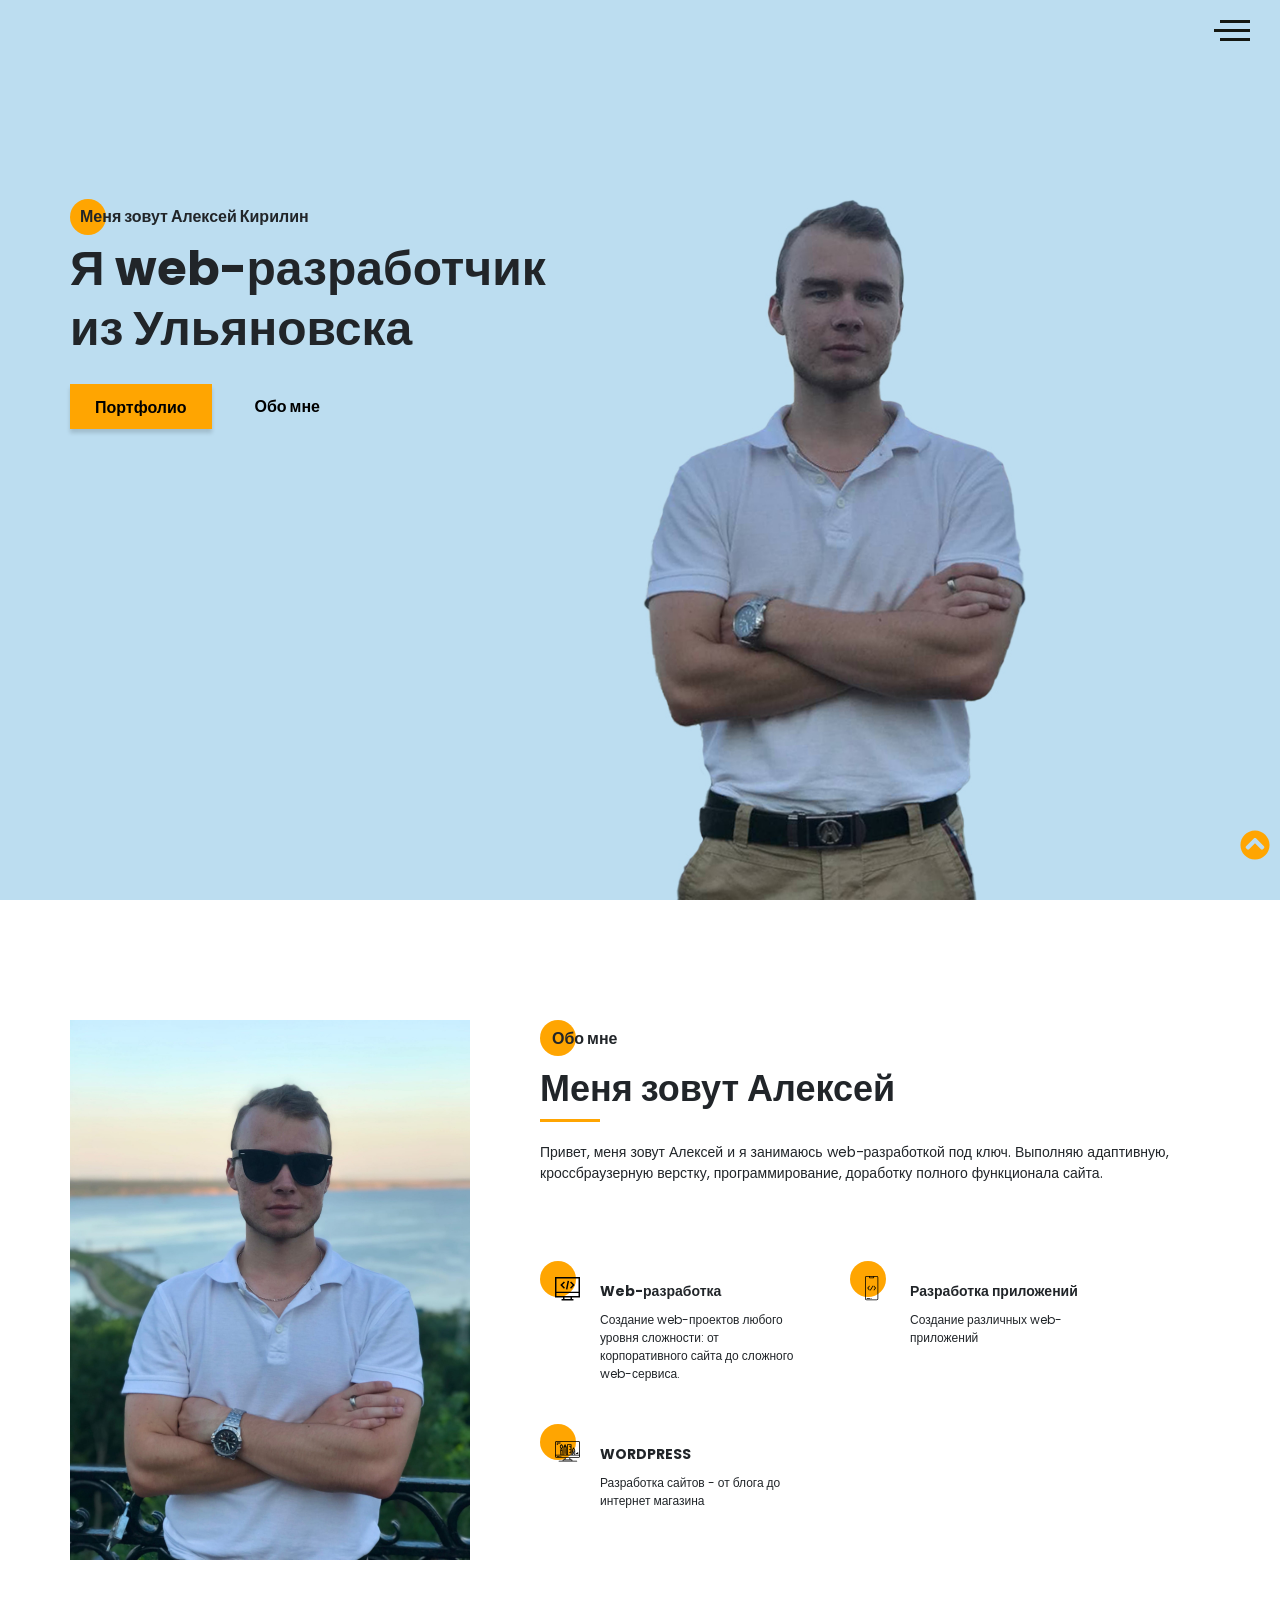
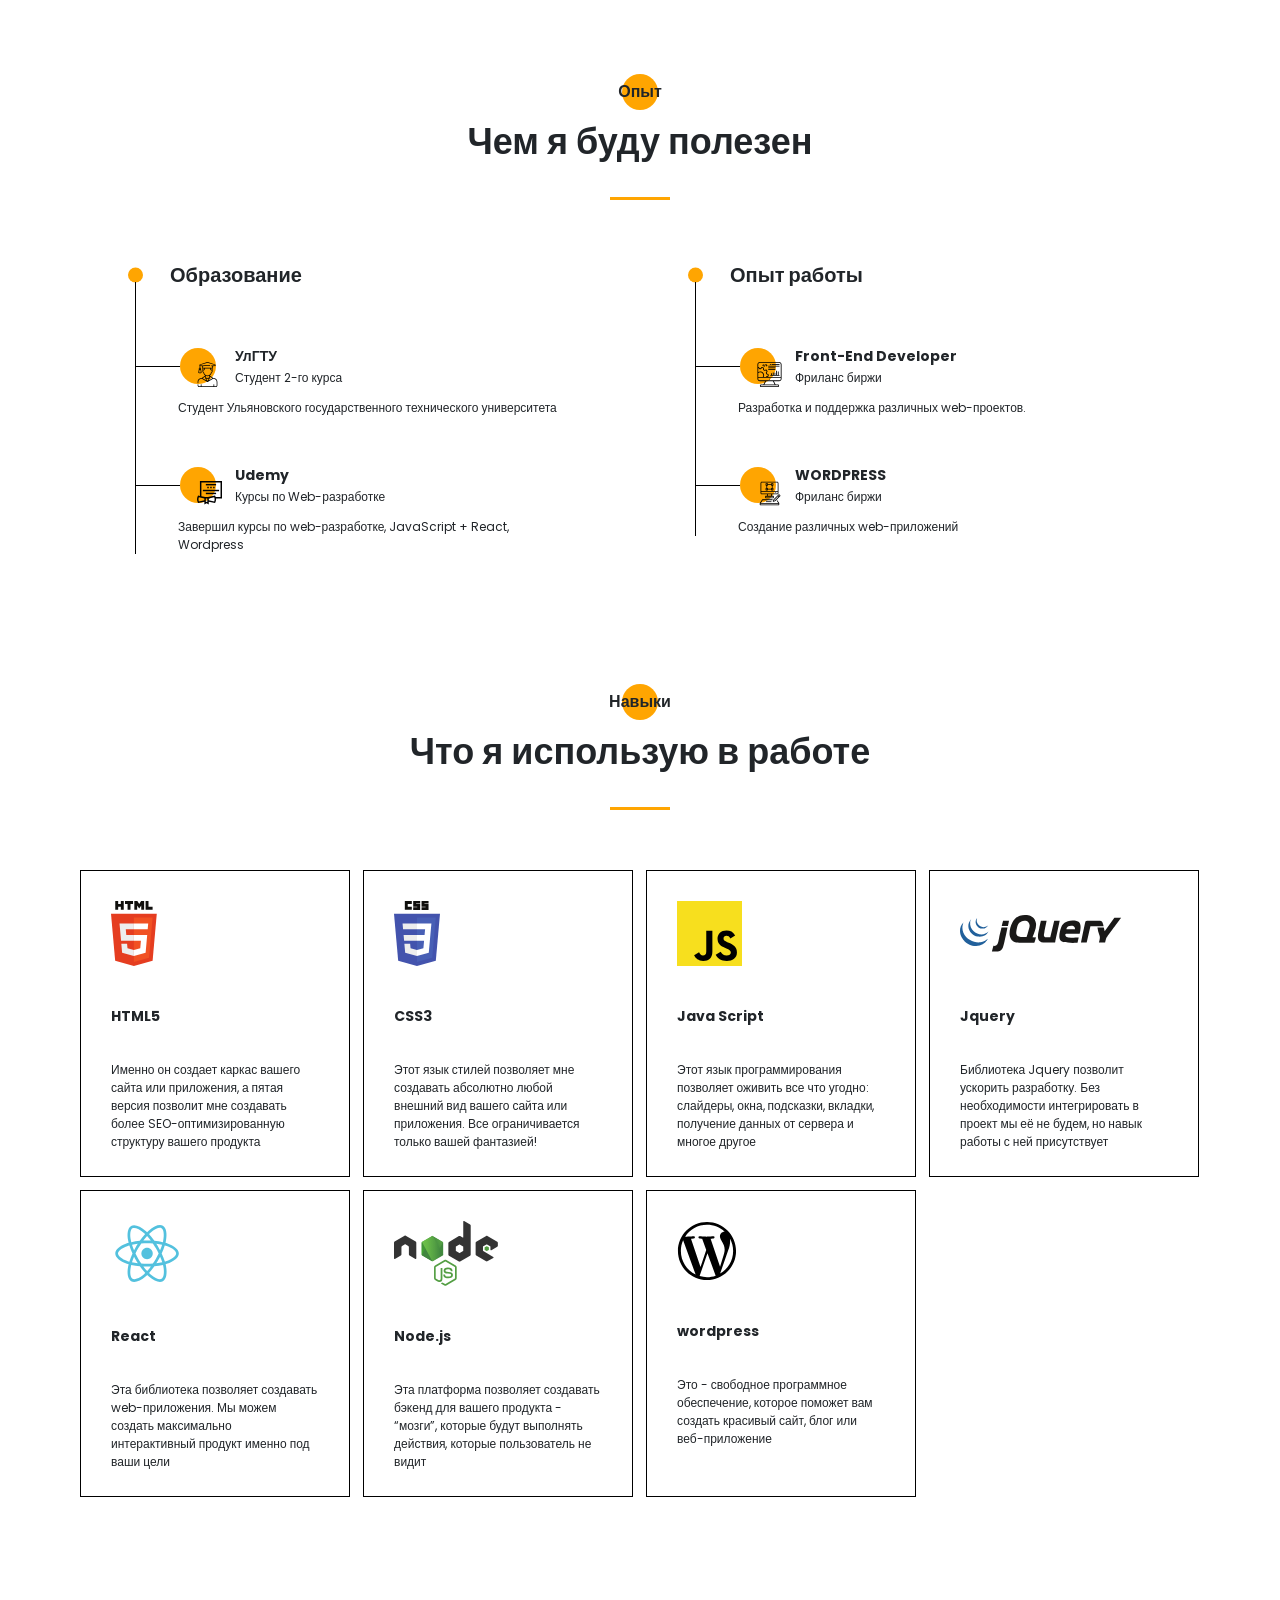
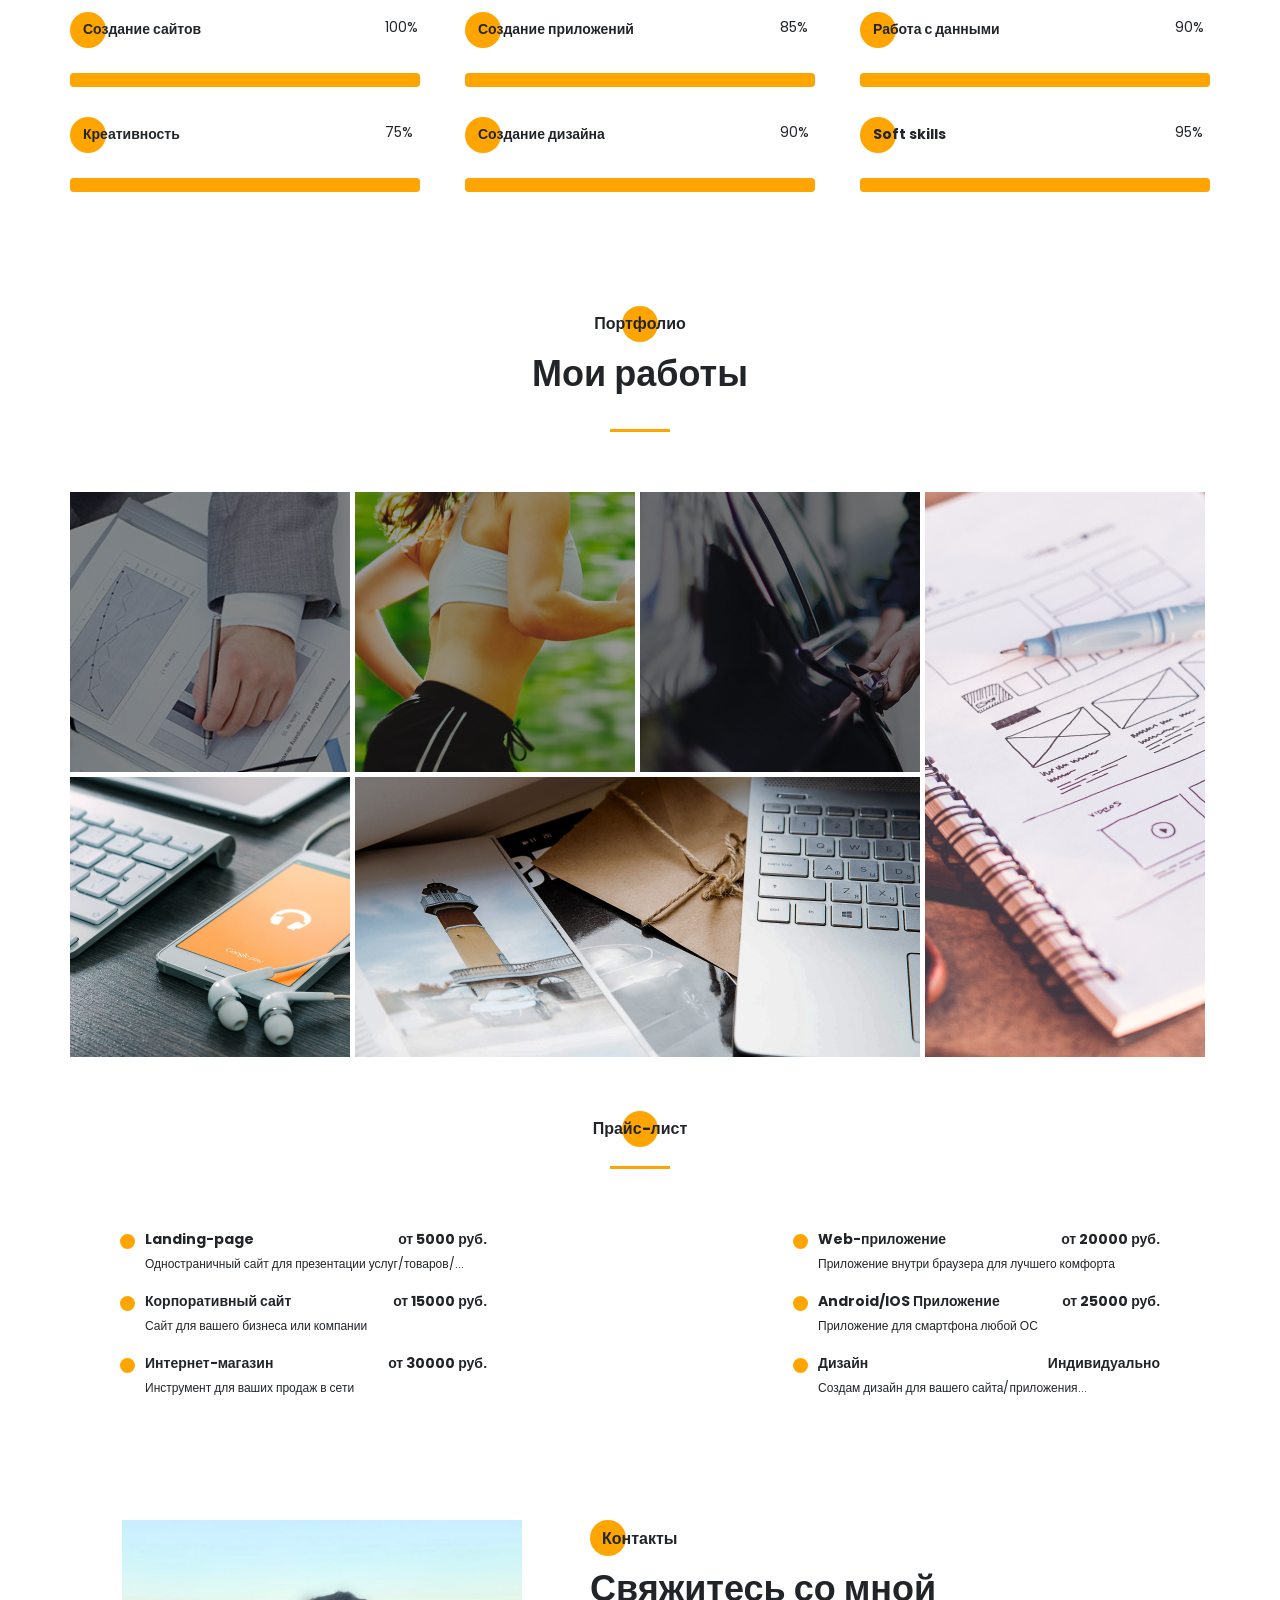
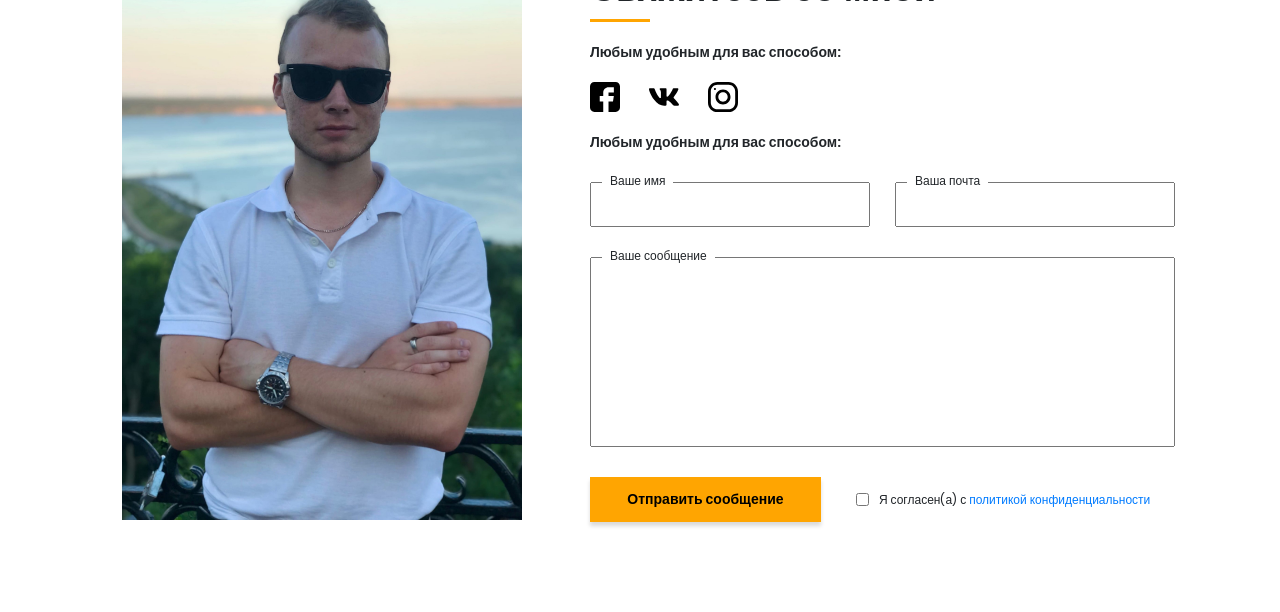
==== commit 2aa9e818: "Add files via upload" ====
--- a/index.html
+++ b/index.html
@@ -1 +1 @@
-<!DOCTYPE html><html lang="ru"><head><meta charset="UTF-8"><meta name="viewport" content="width=device-width,initial-scale=1"><meta http-equiv="X-UA-Compatible" content="ie=edge"><title>Portfolio</title><meta name="title" content="Мое портфолио"><meta name="description" content="Здесь вы сможете ознакомиться с моими работами и узнать больше обо мне"><!-- Open Graph / Facebook --><meta property="og:type" content="website"><meta property="og:url" content="https://metatags.io/"><meta property="og:title" content="Мое портфолио"><meta property="og:description" content="Здесь вы сможете ознакомиться с моими работами и узнать больше обо мне"><meta property="og:image" content="https://metatags.io/assets/meta-tags-16a33a6a8531e519cc0936fbba0ad904e52d35f34a46c97a2c9f6f7dd7d336f2.png"><!-- Twitter --><meta property="twitter:card" content="summary_large_image"><meta property="twitter:url" content="https://metatags.io/"><meta property="twitter:title" content="Мое портфолио"><meta property="twitter:description" content="Здесь вы сможете ознакомиться с моими работами и узнать больше обо мне"><meta property="twitter:image" content="https://metatags.io/assets/meta-tags-16a33a6a8531e519cc0936fbba0ad904e52d35f34a46c97a2c9f6f7dd7d336f2.png"><!-- Favicon  --><link rel="apple-touch-icon" sizes="57x57" href="icons/favicon//apple-icon-57x57.png"><link rel="apple-touch-icon" sizes="60x60" href="icons/favicon//apple-icon-60x60.png"><link rel="apple-touch-icon" sizes="72x72" href="icons/favicon//apple-icon-72x72.png"><link rel="apple-touch-icon" sizes="76x76" href="icons/favicon//apple-icon-76x76.png"><link rel="apple-touch-icon" sizes="114x114" href="icons/favicon//apple-icon-114x114.png"><link rel="apple-touch-icon" sizes="120x120" href="icons/favicon//apple-icon-120x120.png"><link rel="apple-touch-icon" sizes="144x144" href="icons/favicon//apple-icon-144x144.png"><link rel="apple-touch-icon" sizes="152x152" href="icons/favicon//apple-icon-152x152.png"><link rel="apple-touch-icon" sizes="180x180" href="icons/favicon//apple-icon-180x180.png"><link rel="icon" type="image/png" sizes="192x192" href="icons/favicon//android-icon-192x192.png"><link rel="icon" type="image/png" sizes="32x32" href="icons/favicon//favicon-32x32.png"><link rel="icon" type="image/png" sizes="96x96" href="icons/favicon//favicon-96x96.png"><link rel="icon" type="image/png" sizes="16x16" href="icons/favicon//favicon-16x16.png"><link rel="manifest" href="icons/favicon//manifest.json"><meta name="msapplication-TileColor" content="#ffffff"><meta name="msapplication-TileImage" content="icons/favicon//ms-icon-144x144.png"><meta name="theme-color" content="#ffffff"><link rel="stylesheet" href="css/style.min.css"><link rel="stylesheet" href="css/animate.css"></head><body><aside class="sidepanel"><a href="https://www.facebook.com/profile.php?id=100070435984523" class="sidepanel__link"><svg width="20" height="20" viewBox="0 0 20 20" fill="none" xmlns="http://www.w3.org/2000/svg"><path d="M-7.46167e-07 2.92969L-1.28061e-07 17.0703C-5.74539e-08 18.6856 1.31439 20 2.92969 20L17.0703 20C18.6856 20 20 18.6856 20 17.0703L20 11.1719L12.9297 11.1719L12.9297 13.5156L9.41406 13.5156L9.41406 11.1719L7.03125 11.1719C5.09262 11.1719 3.51562 9.59488 3.51562 7.65625L3.51562 4.10156L7.03125 4.10156L7.03125 7.65625L9.41406 7.65625L9.41406 4.10156L12.9297 4.6875L12.9297 7.65625L20 7.65625L20 2.92969C20 1.31439 18.6856 -8.16774e-07 17.0703 -7.46167e-07L2.92969 -1.28061e-07C1.31439 -5.74539e-08 -8.16774e-07 1.31439 -7.46167e-07 2.92969Z" fill="black"/></svg></a><a href="https://www.instagram.com/alexey_kirilin_73/?hl=ru" class="sidepanel__link"><svg width="20" height="20" viewBox="0 0 20 20" fill="none" xmlns="http://www.w3.org/2000/svg"><path d="M-6.01032e-07 6.25L-2.73196e-07 13.75C-1.22337e-07 17.2012 2.79875 20 6.25 20L13.75 20C17.2013 20 20 17.2012 20 13.75L20 6.25C20 2.79875 17.2012 -7.51891e-07 13.75 -6.01032e-07L6.25 -2.73196e-07C2.79875 -1.22337e-07 -7.51891e-07 2.79875 -6.01032e-07 6.25ZM13.75 1.875C16.1625 1.875 18.125 3.8375 18.125 6.25L18.125 13.75C18.125 16.1625 16.1625 18.125 13.75 18.125L6.25 18.125C3.8375 18.125 1.875 16.1625 1.875 13.75L1.875 6.25C1.875 3.8375 3.8375 1.875 6.25 1.875L13.75 1.875Z" fill="black"/><path d="M5 10C5 12.7612 7.23875 15 10 15C12.7613 15 15 12.7612 15 10C15 7.23875 12.7612 5 10 5C7.23875 5 5 7.23875 5 10ZM13.125 10C13.125 11.7225 11.7225 13.125 10 13.125C8.27625 13.125 6.875 11.7225 6.875 10C6.875 8.2775 8.27625 6.875 10 6.875C11.7225 6.875 13.125 8.2775 13.125 10Z" fill="black"/><path d="M5.29123 4.625C5.29123 4.25704 4.99295 3.95875 4.62499 3.95875C4.25703 3.95875 3.95874 4.25704 3.95874 4.625C3.95874 4.99296 4.25703 5.29125 4.62499 5.29125C4.99295 5.29125 5.29123 4.99296 5.29123 4.625Z" fill="black"/></svg> </a><a href="https://vk.com/kirilin_alexey" class="sidepanel__link_vk"><svg id="Bold" enable-background="new 0 0 24 24" height="20" viewBox="0 0 24 24" width="20" xmlns="http://www.w3.org/2000/svg"><path d="m19.915 13.028c-.388-.49-.277-.708 0-1.146.005-.005 3.208-4.431 3.538-5.932l.002-.001c.164-.547 0-.949-.793-.949h-2.624c-.668 0-.976.345-1.141.731 0 0-1.336 3.198-3.226 5.271-.61.599-.892.791-1.225.791-.164 0-.419-.192-.419-.739v-5.105c0-.656-.187-.949-.74-.949h-4.126c-.419 0-.668.306-.668.591 0 .622.945.765 1.043 2.515v3.797c0 .832-.151.985-.486.985-.892 0-3.057-3.211-4.34-6.886-.259-.713-.512-1.001-1.185-1.001h-2.625c-.749 0-.9.345-.9.731 0 .682.892 4.073 4.148 8.553 2.17 3.058 5.226 4.715 8.006 4.715 1.671 0 1.875-.368 1.875-1.001 0-2.922-.151-3.198.686-3.198.388 0 1.056.192 2.616 1.667 1.783 1.749 2.076 2.532 3.074 2.532h2.624c.748 0 1.127-.368.909-1.094-.499-1.527-3.871-4.668-4.023-4.878z"/></svg></a><div class="sidepanel__divider"></div><div class="sidepanel__text"><span>Социальные сети</span></div></aside><div class="menu"><div class="menu__block"><div class="menu__close"><svg width="29" height="30" viewBox="0 0 29 30" fill="none" xmlns="http://www.w3.org/2000/svg"><path d="M17.1568 14.5231L28.4489 3.23075C29.1837 2.49623 29.1837 1.30861 28.4489 0.574085C27.7144 -0.160437 26.5267 -0.160437 25.7922 0.574085L14.4998 11.8665L3.20781 0.574085C2.47295 -0.160437 1.28567 -0.160437 0.551149 0.574085C-0.183717 1.30861 -0.183717 2.49623 0.551149 3.23075L11.8432 14.5231L0.551149 25.8155C-0.183717 26.55 -0.183717 27.7376 0.551149 28.4721C0.917206 28.8385 1.39852 29.0226 1.87948 29.0226C2.36045 29.0226 2.84141 28.8385 3.20781 28.4721L14.4998 17.1798L25.7922 28.4721C26.1586 28.8385 26.6396 29.0226 27.1205 29.0226C27.6015 29.0226 28.0825 28.8385 28.4489 28.4721C29.1837 27.7376 29.1837 26.55 28.4489 25.8155L17.1568 14.5231Z" fill="black"/></svg></div><nav><ul class="menu__list"><li class="menu__link"><a class="menu__anchor" href="#about">ОБО МНЕ</a></li><li class="menu__link"><a class="menu__anchor" href="#resume">МОЙ ОПЫТ</a></li><li class="menu__link"><a class="menu__anchor" href="#skills">МОИ НАВЫКИ</a></li><li class="menu__link"><a class="menu__anchor" href="#portfolio">МОИ РАБОТЫ</a></li><li class="menu__link"><a class="menu__anchor" href="#price">ПРАЙС-ЛИСТ</a></li><li class="menu__link"><a class="menu__anchor" href="#contacts">КОНТАКТЫ</a></li></ul>ы</nav><div class="menu__social"><a href="https://vk.com/kirilin_alexey"><svg id="Bold" enable-background="new 0 0 24 24" height="20" viewBox="0 0 24 24" width="20" xmlns="http://www.w3.org/2000/svg"><path d="m19.915 13.028c-.388-.49-.277-.708 0-1.146.005-.005 3.208-4.431 3.538-5.932l.002-.001c.164-.547 0-.949-.793-.949h-2.624c-.668 0-.976.345-1.141.731 0 0-1.336 3.198-3.226 5.271-.61.599-.892.791-1.225.791-.164 0-.419-.192-.419-.739v-5.105c0-.656-.187-.949-.74-.949h-4.126c-.419 0-.668.306-.668.591 0 .622.945.765 1.043 2.515v3.797c0 .832-.151.985-.486.985-.892 0-3.057-3.211-4.34-6.886-.259-.713-.512-1.001-1.185-1.001h-2.625c-.749 0-.9.345-.9.731 0 .682.892 4.073 4.148 8.553 2.17 3.058 5.226 4.715 8.006 4.715 1.671 0 1.875-.368 1.875-1.001 0-2.922-.151-3.198.686-3.198.388 0 1.056.192 2.616 1.667 1.783 1.749 2.076 2.532 3.074 2.532h2.624c.748 0 1.127-.368.909-1.094-.499-1.527-3.871-4.668-4.023-4.878z"/></svg></a><a href="https://www.instagram.com/alexey_kirilin_73/?hl=ru"><svg width="20" height="20" viewBox="0 0 20 20" fill="none" xmlns="http://www.w3.org/2000/svg"><path d="M13.7495 0L6.24951 0C2.79826 0 -0.000488281 2.79875 -0.000488281 6.25L-0.000488281 13.75C-0.000488281 17.2013 2.79826 20 6.24951 20L13.7495 20C17.2008 20 19.9995 17.2013 19.9995 13.75L19.9995 6.25C19.9995 2.79875 17.2008 0 13.7495 0ZM18.1245 13.75C18.1245 16.1625 16.162 18.125 13.7495 18.125L6.24951 18.125C3.83701 18.125 1.87451 16.1625 1.87451 13.75L1.87451 6.25C1.87451 3.8375 3.83701 1.875 6.24951 1.875L13.7495 1.875C16.162 1.875 18.1245 3.8375 18.1245 6.25L18.1245 13.75Z" fill="black"/><path d="M9.99951 5C7.23826 5 4.99951 7.23875 4.99951 10C4.99951 12.7613 7.23826 15 9.99951 15C12.7608 15 14.9995 12.7613 14.9995 10C14.9995 7.23875 12.7608 5 9.99951 5ZM9.99951 13.125C8.27701 13.125 6.87451 11.7225 6.87451 10C6.87451 8.27625 8.27701 6.875 9.99951 6.875C11.722 6.875 13.1245 8.27625 13.1245 10C13.1245 11.7225 11.722 13.125 9.99951 13.125Z" fill="black"/><path d="M15.3745 5.29123C15.7425 5.29123 16.0408 4.99295 16.0408 4.62499C16.0408 4.25703 15.7425 3.95874 15.3745 3.95874C15.0065 3.95874 14.7083 4.25703 14.7083 4.62499C14.7083 4.99295 15.0065 5.29123 15.3745 5.29123Z" fill="black"/></svg> </a><a href="https://www.facebook.com/profile.php?id=100070435984523"><svg width="20" height="20" viewBox="0 0 20 20" fill="none" xmlns="http://www.w3.org/2000/svg"><path d="M17.0698 0L2.9292 0C1.3139 0 -0.000488281 1.31439 -0.000488281 2.92969L-0.000488281 17.0703C-0.000488281 18.6856 1.3139 20 2.9292 20L8.82764 20L8.82764 12.9297L6.48389 12.9297L6.48389 9.41406L8.82764 9.41406L8.82764 7.03125C8.82764 5.09262 10.4046 3.51563 12.3433 3.51563L15.8979 3.51563L15.8979 7.03125L12.3433 7.03125L12.3433 9.41406L15.8979 9.41406L15.312 12.9297L12.3433 12.9297L12.3433 20L17.0698 20C18.6851 20 19.9995 18.6856 19.9995 17.0703L19.9995 2.92969C19.9995 1.31439 18.6851 0 17.0698 0Z" fill="black"/></svg></a></div></div><div class="menu__overlay"></div></div><section id="up" class="promo"><div class="hamburger"><span></span> <span class="long"></span> <span></span></div><div class="container"><div class="title title_fz16 promo__subtitle">Меня зовут Алексей Кирилин</div><h1 class="title title_fz48 promo__title">Я web-разработчик<br>из Ульяновска</h1><div class="promo__btns"><a href="#portfolio" class="promo__link btn">Портфолио</a> <a href="#about" class="promo__link">Обо мне</a></div></div></section><section class="about fadeInUp wow" id="about" data-wow-duration="1s"><div class="container"><div class="about__wrapper"><div class="about__photo"><img src="img/me5.jpg" alt="photo"></div><div class="about__descr"><h2 class="title title_fz16 about__title">Обо мне</h2><div class="title title_fz36 about__subtitle">Меня зовут Алексей</div><div class="divider"></div><p class="about__text">Привет, меня зовут Алексей и я занимаюсь web-разработкой под ключ. Выполняю адаптивную, кроссбраузерную верстку, программирование, доработку полного функционала сайта.</p></div><div class="about__skills"><div class="about__skills-item"><div class="about__skills-circle"><img src="icons/about_me/web_development.svg" alt="web-dev"></div><div><div class="title title_fz14">Web-разработка</div><div class="about__skills-text">Создание web-проектов любого уровня сложности: от корпоративного сайта до сложного web-сервиса.</div></div></div><div class="about__skills-item"><div class="about__skills-circle"><img src="icons/about_me/mobile_dev.svg" alt="web-dev"></div><div><div class="title title_fz14">Разработка приложений</div><div class="about__skills-text">Создание различных web-приложений</div></div></div><div class="about__skills-item"><div class="about__skills-circle"><img src="icons/about_me/design.svg" alt="web-dev"></div><div><div class="title title_fz14">WORDPRESS</div><div class="about__skills-text">Разработка сайтов - от блога до интернет магазина</div></div></div></div></div></div></section><section class="resume fadeInUp wow" id="resume" data-wow-duration="1s"><div class="container"><h2 class="title title_fz16 title__section-title">Опыт</h2><div class="title title_fz36 title__section-subtitle">Чем я буду полезен</div><div class="divider"></div><div class="resume__wrapper"><div class="resume__column"><h3 class="title title_fz20 resume__column-title">Образование</h3><ul><li><div class="resume__item"><div class="resume__item-head"><div class="resume__item-icon"><img src="icons/experience/university.svg" alt="university"></div><h4 class="title title_fz14">УлГТУ</h4><div class="resume__item-location">Студент 2-го курса</div></div><div class="resume__item-body">Студент Ульяновского государственного технического университета</div></div></li><li><div class="resume__item"><div class="resume__item-head"><div class="resume__item-icon"><img src="icons/experience/courses.svg" alt="university"></div><h4 class="title title_fz14">Udemy</h4><div class="resume__item-location">Курсы по Web-разработке</div></div><div class="resume__item-body">Завершил курсы по web-разработке, JavaScript + React, Wordpress</div></div></li></ul></div><div class="resume__column"><h3 class="title title_fz20 resume__column-title">Опыт работы</h3><ul><li><div class="resume__item"><div class="resume__item-head"><div class="resume__item-icon"><img src="icons/experience/developer.svg" alt="university"></div><h4 class="title title_fz14">Front-End Developer</h4><div class="resume__item-location">Фриланс биржи</div></div><div class="resume__item-body">Разработка и поддержка различных web-проектов.</div></div></li><li><div class="resume__item"><div class="resume__item-head"><div class="resume__item-icon"><img src="icons/experience//designer.svg" alt="university"></div><h4 class="title title_fz14">WORDPRESS</h4><div class="resume__item-location">Фриланс биржи</div></div><div class="resume__item-body">Создание различных web-приложений</div></div></li></ul></div><div class="resume__column"></div></div></div></section><section class="skills fadeInUp wow" id="skills" data-wow-duration="1s"><div class="container"><h2 class="title title_fz16 title__section-title">Навыки</h2><div class="title title_fz36 title__section-subtitle">Что я использую в работе</div><div class="divider"></div><div class="skills__items"><div class="skills__item"><div class="skills__item-img"><img src="icons/skills/html5.svg" alt="html5"></div><h3 class="title title_fz14">HTML5</h3><p>Именно он создает каркас вашего сайта или приложения, а пятая версия позволит мне создавать более SEO-оптимизированную структуру вашего продукта</p></div><div class="skills__item"><div class="skills__item-img"><img src="icons/skills/css3.svg" alt="css3"></div><h3 class="title title_fz14">CSS3</h3><p>Этот язык стилей позволяет мне создавать абсолютно любой внешний вид вашего сайта или приложения. Все ограничивается только вашей фантазией!</p></div><div class="skills__item"><div class="skills__item-img"><img src="icons/skills/js.svg" alt="java script"></div><h3 class="title title_fz14">Java Script</h3><p>Этот язык программирования позволяет оживить все что угодно: слайдеры, окна, подсказки, вкладки, получение данных от сервера и многое другое</p></div><div class="skills__item"><div class="skills__item-img"><img src="icons/skills/jquery.svg" alt="Jquery"></div><h3 class="title title_fz14">Jquery</h3><p>Библиотека Jquery позволит ускорить разработку. Без необходимости интегрировать в проект мы её не будем, но навык работы с ней присутствует</p></div><div class="skills__item"><div class="skills__item-img"><img src="icons/skills/react.svg" alt="React"></div><h3 class="title title_fz14">React</h3><p>Эта библиотека позволяет создавать web-приложения. Мы можем создать максимально интерактивный продукт именно под ваши цели</p></div><div class="skills__item"><div class="skills__item-img"><img src="icons/skills/node.js.svg" alt="Node.js"></div><h3 class="title title_fz14">Node.js</h3><p>Эта платформа позволяет создавать бэкенд для вашего продукта - “мозги”, которые будут выполнять действия, которые пользователь не видит</p></div><div class="skills__item"><div class="skills__item-img-wordpress"><img src="icons/skills/wordpress.svg" alt="wordpress"></div><h3 class="title title_fz14">wordpress</h3><p>Это - свободное программное обеспечение, которое поможет вам создать красивый сайт, блог или веб-приложение</p></div></div><div class="skills__ratings fadeInUp wow" data-wow-duration="1s"><div class="skills__ratings-item"><div class="title title_fz14 skills__ratings-title">Создание сайтов</div><div class="skills__ratings-counter">100%</div><div class="skills__ratings-line"><span></span></div></div><div class="skills__ratings-item"><div class="title title_fz14 skills__ratings-title">Создание приложений</div><div class="skills__ratings-counter">85%</div><div class="skills__ratings-line"><span></span></div></div><div class="skills__ratings-item"><div class="title title_fz14 skills__ratings-title">Работа с данными</div><div class="skills__ratings-counter">90%</div><div class="skills__ratings-line"><span></span></div></div><div class="skills__ratings-item"><div class="title title_fz14 skills__ratings-title">Креативность</div><div class="skills__ratings-counter">75%</div><div class="skills__ratings-line"><span></span></div></div><div class="skills__ratings-item"><div class="title title_fz14 skills__ratings-title">Создание дизайна</div><div class="skills__ratings-counter">90%</div><div class="skills__ratings-line"><span></span></div></div><div class="skills__ratings-item"><div class="title title_fz14 skills__ratings-title">Soft skills</div><div class="skills__ratings-counter">95%</div><div class="skills__ratings-line"><span></span></div></div></div></div></section><section class="portfolio fadeInUp wow" id="portfolio" data-wow-duration="1s"><div class="container"><h2 class="title title_fz16 title__section-title">Портфолио</h2><div class="title title_fz36 title__section-subtitle">Мои работы</div><div class="divider"></div><div class="portfolio__wrapper"><a href="/Verstka_YouTube_stream" class="portfolio__item"><img src="img/works/slider.jpg" alt="slider"> </a><a href="/Pulse/app" class="portfolio__item"><img src="img/works/pulse.jpg" alt="pulse"> </a><a href="#" class="portfolio__item"><img src="img/works/uber.jpg" alt="uber"> </a><a href="#" class="portfolio__item vertical"><img src="img/works/plans.jpg" alt="test"> </a><a href="#" class="portfolio__item"><img src="img/works/ipad.jpg" alt="test"> </a><a href="#" class="portfolio__item horizonal"><img src="img/works/mac.jpg" alt="test"></a></div></div></section><section class="price fadeInUp wow" id="price" data-wow-duration="1s"><div class="container"><h2 class="title title_fz16 title__section-title">Прайс-лист</h2><div class="divider"></div><div class="price__wrapper"><div class="price__item"><div class="price__type">Landing-page</div><div class="price__count">от 5000 руб.</div><div class="price__descr">Одностраничный сайт для презентации услуг/товаров/...</div></div><div class="price__item"><div class="price__type">Web-приложение</div><div class="price__count">от 20000 руб.</div><div class="price__descr">Приложение внутри браузера для лучшего комфорта</div></div><div class="price__item"><div class="price__type">Корпоративный сайт</div><div class="price__count">от 15000 руб.</div><div class="price__descr">Сайт для вашего бизнеса или компании</div></div><div class="price__item"><div class="price__type">Android/IOS Приложение</div><div class="price__count">от 25000 руб.</div><div class="price__descr">Приложение для смартфона любой ОС</div></div><div class="price__item"><div class="price__type">Интернет-магазин</div><div class="price__count">от 30000 руб.</div><div class="price__descr">Инструмент для ваших продаж в сети</div></div><div class="price__item"><div class="price__type">Дизайн</div><div class="price__count">Индивидуально</div><div class="price__descr">Создам дизайн для вашего сайта/приложения...</div></div></div></div></section><section class="contacts fadeInUp wow" id="contacts" data-wow-duration="1s"><div class="container"><div class="contacts__wrapper"><div class="contacts__photo"><img src="img/me5.jpg" alt="photo"></div><div class="contacts__descr"><h2 class="title title_fz16 contacts__title">Контакты</h2><div class="title title_fz36 contacts__subtitle">Свяжитесь со мной</div><div class="divider"></div><div class="title title_fz14 contacts__text">Любым удобным для вас способом:</div><div class="contacts__social"><a href="https://www.facebook.com/profile.php?id=100070435984523" class="contacts__link"><img src="icons/social/Facebook_straight.svg" alt="facebook"> </a><a href="https://vk.com/kirilin_alexey" class="contacts__link"><img src="icons/social/vk.svg" alt="vkontakte"> </a><a href="https://www.instagram.com/alexey_kirilin_73/?hl=ru" class="contacts__link"><img src="icons/social/Instagram_straight.svg" alt="instagram"></a></div><div class="title title_fz14 contacts__text">Любым удобным для вас способом:</div><form action="#" class="contacts__form"><div class="contacts__input"><input required name="name" id="name" type="text"> <label for="name">Ваше имя</label></div><div class="contacts__input"><input required name="email" id="email" type="email"> <label for="email">Ваша почта</label></div><div class="contacts__textarea"><textarea name="text" id="text"></textarea> <label for="text">Ваше сообщение</label></div><div class="contacts__triggers"><button class="contacts__btn btn">Отправить сообщение</button><div class="contacts__policy"><input required type="checkbox"> <span>Я согласен(а) с <a href="/policy.html">политикой конфиденциальности</a></span></div></div></form></div></div></div></section><a href="#" class="pageup"><img src="icons/chevron-circle-up-solid.svg" alt="up"></a><script type="text/javascript" src="https://ajax.googleapis.com/ajax/libs/jquery/1.10.1/jquery.min.js"></script><script src="js/wow.min.js"></script><script src="js/script.js"></script></body></html>+<!DOCTYPE html><html lang="ru"><head><meta charset="UTF-8"><meta name="viewport" content="width=device-width,initial-scale=1"><meta http-equiv="X-UA-Compatible" content="ie=edge"><title>Portfolio</title><meta name="title" content="Мое портфолио"><meta name="description" content="Здесь вы сможете ознакомиться с моими работами и узнать больше обо мне"><!-- Open Graph / Facebook --><meta property="og:type" content="website"><meta property="og:url" content="https://metatags.io/"><meta property="og:title" content="Мое портфолио"><meta property="og:description" content="Здесь вы сможете ознакомиться с моими работами и узнать больше обо мне"><meta property="og:image" content="https://metatags.io/assets/meta-tags-16a33a6a8531e519cc0936fbba0ad904e52d35f34a46c97a2c9f6f7dd7d336f2.png"><!-- Twitter --><meta property="twitter:card" content="summary_large_image"><meta property="twitter:url" content="https://metatags.io/"><meta property="twitter:title" content="Мое портфолио"><meta property="twitter:description" content="Здесь вы сможете ознакомиться с моими работами и узнать больше обо мне"><meta property="twitter:image" content="https://metatags.io/assets/meta-tags-16a33a6a8531e519cc0936fbba0ad904e52d35f34a46c97a2c9f6f7dd7d336f2.png"><!-- Favicon  --><link rel="apple-touch-icon" sizes="57x57" href="icons/favicon//apple-icon-57x57.png"><link rel="apple-touch-icon" sizes="60x60" href="icons/favicon//apple-icon-60x60.png"><link rel="apple-touch-icon" sizes="72x72" href="icons/favicon//apple-icon-72x72.png"><link rel="apple-touch-icon" sizes="76x76" href="icons/favicon//apple-icon-76x76.png"><link rel="apple-touch-icon" sizes="114x114" href="icons/favicon//apple-icon-114x114.png"><link rel="apple-touch-icon" sizes="120x120" href="icons/favicon//apple-icon-120x120.png"><link rel="apple-touch-icon" sizes="144x144" href="icons/favicon//apple-icon-144x144.png"><link rel="apple-touch-icon" sizes="152x152" href="icons/favicon//apple-icon-152x152.png"><link rel="apple-touch-icon" sizes="180x180" href="icons/favicon//apple-icon-180x180.png"><link rel="icon" type="image/png" sizes="192x192" href="icons/favicon//android-icon-192x192.png"><link rel="icon" type="image/png" sizes="32x32" href="icons/favicon//favicon-32x32.png"><link rel="icon" type="image/png" sizes="96x96" href="icons/favicon//favicon-96x96.png"><link rel="icon" type="image/png" sizes="16x16" href="icons/favicon//favicon-16x16.png"><link rel="manifest" href="icons/favicon//manifest.json"><meta name="msapplication-TileColor" content="#ffffff"><meta name="msapplication-TileImage" content="icons/favicon//ms-icon-144x144.png"><meta name="theme-color" content="#ffffff"><link rel="stylesheet" href="css/style.min.css"><link rel="stylesheet" href="css/animate.css"></head><body><aside class="sidepanel"><a href="https://www.facebook.com/profile.php?id=100070435984523" class="sidepanel__link"><svg width="20" height="20" viewBox="0 0 20 20" fill="none" xmlns="http://www.w3.org/2000/svg"><path d="M-7.46167e-07 2.92969L-1.28061e-07 17.0703C-5.74539e-08 18.6856 1.31439 20 2.92969 20L17.0703 20C18.6856 20 20 18.6856 20 17.0703L20 11.1719L12.9297 11.1719L12.9297 13.5156L9.41406 13.5156L9.41406 11.1719L7.03125 11.1719C5.09262 11.1719 3.51562 9.59488 3.51562 7.65625L3.51562 4.10156L7.03125 4.10156L7.03125 7.65625L9.41406 7.65625L9.41406 4.10156L12.9297 4.6875L12.9297 7.65625L20 7.65625L20 2.92969C20 1.31439 18.6856 -8.16774e-07 17.0703 -7.46167e-07L2.92969 -1.28061e-07C1.31439 -5.74539e-08 -8.16774e-07 1.31439 -7.46167e-07 2.92969Z" fill="black"/></svg></a><a href="https://www.instagram.com/alexey_kirilin_73/?hl=ru" class="sidepanel__link"><svg width="20" height="20" viewBox="0 0 20 20" fill="none" xmlns="http://www.w3.org/2000/svg"><path d="M-6.01032e-07 6.25L-2.73196e-07 13.75C-1.22337e-07 17.2012 2.79875 20 6.25 20L13.75 20C17.2013 20 20 17.2012 20 13.75L20 6.25C20 2.79875 17.2012 -7.51891e-07 13.75 -6.01032e-07L6.25 -2.73196e-07C2.79875 -1.22337e-07 -7.51891e-07 2.79875 -6.01032e-07 6.25ZM13.75 1.875C16.1625 1.875 18.125 3.8375 18.125 6.25L18.125 13.75C18.125 16.1625 16.1625 18.125 13.75 18.125L6.25 18.125C3.8375 18.125 1.875 16.1625 1.875 13.75L1.875 6.25C1.875 3.8375 3.8375 1.875 6.25 1.875L13.75 1.875Z" fill="black"/><path d="M5 10C5 12.7612 7.23875 15 10 15C12.7613 15 15 12.7612 15 10C15 7.23875 12.7612 5 10 5C7.23875 5 5 7.23875 5 10ZM13.125 10C13.125 11.7225 11.7225 13.125 10 13.125C8.27625 13.125 6.875 11.7225 6.875 10C6.875 8.2775 8.27625 6.875 10 6.875C11.7225 6.875 13.125 8.2775 13.125 10Z" fill="black"/><path d="M5.29123 4.625C5.29123 4.25704 4.99295 3.95875 4.62499 3.95875C4.25703 3.95875 3.95874 4.25704 3.95874 4.625C3.95874 4.99296 4.25703 5.29125 4.62499 5.29125C4.99295 5.29125 5.29123 4.99296 5.29123 4.625Z" fill="black"/></svg> </a><a href="https://vk.com/kirilin_alexey" class="sidepanel__link_vk"><svg id="Bold" enable-background="new 0 0 24 24" height="20" viewBox="0 0 24 24" width="20" xmlns="http://www.w3.org/2000/svg"><path d="m19.915 13.028c-.388-.49-.277-.708 0-1.146.005-.005 3.208-4.431 3.538-5.932l.002-.001c.164-.547 0-.949-.793-.949h-2.624c-.668 0-.976.345-1.141.731 0 0-1.336 3.198-3.226 5.271-.61.599-.892.791-1.225.791-.164 0-.419-.192-.419-.739v-5.105c0-.656-.187-.949-.74-.949h-4.126c-.419 0-.668.306-.668.591 0 .622.945.765 1.043 2.515v3.797c0 .832-.151.985-.486.985-.892 0-3.057-3.211-4.34-6.886-.259-.713-.512-1.001-1.185-1.001h-2.625c-.749 0-.9.345-.9.731 0 .682.892 4.073 4.148 8.553 2.17 3.058 5.226 4.715 8.006 4.715 1.671 0 1.875-.368 1.875-1.001 0-2.922-.151-3.198.686-3.198.388 0 1.056.192 2.616 1.667 1.783 1.749 2.076 2.532 3.074 2.532h2.624c.748 0 1.127-.368.909-1.094-.499-1.527-3.871-4.668-4.023-4.878z"/></svg></a><div class="sidepanel__divider"></div><div class="sidepanel__text"><span>Социальные сети</span></div></aside><div class="menu"><div class="menu__block"><div class="menu__close"><svg width="29" height="30" viewBox="0 0 29 30" fill="none" xmlns="http://www.w3.org/2000/svg"><path d="M17.1568 14.5231L28.4489 3.23075C29.1837 2.49623 29.1837 1.30861 28.4489 0.574085C27.7144 -0.160437 26.5267 -0.160437 25.7922 0.574085L14.4998 11.8665L3.20781 0.574085C2.47295 -0.160437 1.28567 -0.160437 0.551149 0.574085C-0.183717 1.30861 -0.183717 2.49623 0.551149 3.23075L11.8432 14.5231L0.551149 25.8155C-0.183717 26.55 -0.183717 27.7376 0.551149 28.4721C0.917206 28.8385 1.39852 29.0226 1.87948 29.0226C2.36045 29.0226 2.84141 28.8385 3.20781 28.4721L14.4998 17.1798L25.7922 28.4721C26.1586 28.8385 26.6396 29.0226 27.1205 29.0226C27.6015 29.0226 28.0825 28.8385 28.4489 28.4721C29.1837 27.7376 29.1837 26.55 28.4489 25.8155L17.1568 14.5231Z" fill="black"/></svg></div><nav><ul class="menu__list"><li class="menu__link"><a class="menu__anchor" href="#about">ОБО МНЕ</a></li><li class="menu__link"><a class="menu__anchor" href="#resume">МОЙ ОПЫТ</a></li><li class="menu__link"><a class="menu__anchor" href="#skills">МОИ НАВЫКИ</a></li><li class="menu__link"><a class="menu__anchor" href="#portfolio">МОИ РАБОТЫ</a></li><li class="menu__link"><a class="menu__anchor" href="#price">ПРАЙС-ЛИСТ</a></li><li class="menu__link"><a class="menu__anchor" href="#contacts">КОНТАКТЫ</a></li></ul></nav><div class="menu__social"><a href="https://vk.com/kirilin_alexey"><svg id="Bold" enable-background="new 0 0 24 24" height="20" viewBox="0 0 24 24" width="20" xmlns="http://www.w3.org/2000/svg"><path d="m19.915 13.028c-.388-.49-.277-.708 0-1.146.005-.005 3.208-4.431 3.538-5.932l.002-.001c.164-.547 0-.949-.793-.949h-2.624c-.668 0-.976.345-1.141.731 0 0-1.336 3.198-3.226 5.271-.61.599-.892.791-1.225.791-.164 0-.419-.192-.419-.739v-5.105c0-.656-.187-.949-.74-.949h-4.126c-.419 0-.668.306-.668.591 0 .622.945.765 1.043 2.515v3.797c0 .832-.151.985-.486.985-.892 0-3.057-3.211-4.34-6.886-.259-.713-.512-1.001-1.185-1.001h-2.625c-.749 0-.9.345-.9.731 0 .682.892 4.073 4.148 8.553 2.17 3.058 5.226 4.715 8.006 4.715 1.671 0 1.875-.368 1.875-1.001 0-2.922-.151-3.198.686-3.198.388 0 1.056.192 2.616 1.667 1.783 1.749 2.076 2.532 3.074 2.532h2.624c.748 0 1.127-.368.909-1.094-.499-1.527-3.871-4.668-4.023-4.878z"/></svg></a><a href="https://www.instagram.com/alexey_kirilin_73/?hl=ru"><svg width="20" height="20" viewBox="0 0 20 20" fill="none" xmlns="http://www.w3.org/2000/svg"><path d="M13.7495 0L6.24951 0C2.79826 0 -0.000488281 2.79875 -0.000488281 6.25L-0.000488281 13.75C-0.000488281 17.2013 2.79826 20 6.24951 20L13.7495 20C17.2008 20 19.9995 17.2013 19.9995 13.75L19.9995 6.25C19.9995 2.79875 17.2008 0 13.7495 0ZM18.1245 13.75C18.1245 16.1625 16.162 18.125 13.7495 18.125L6.24951 18.125C3.83701 18.125 1.87451 16.1625 1.87451 13.75L1.87451 6.25C1.87451 3.8375 3.83701 1.875 6.24951 1.875L13.7495 1.875C16.162 1.875 18.1245 3.8375 18.1245 6.25L18.1245 13.75Z" fill="black"/><path d="M9.99951 5C7.23826 5 4.99951 7.23875 4.99951 10C4.99951 12.7613 7.23826 15 9.99951 15C12.7608 15 14.9995 12.7613 14.9995 10C14.9995 7.23875 12.7608 5 9.99951 5ZM9.99951 13.125C8.27701 13.125 6.87451 11.7225 6.87451 10C6.87451 8.27625 8.27701 6.875 9.99951 6.875C11.722 6.875 13.1245 8.27625 13.1245 10C13.1245 11.7225 11.722 13.125 9.99951 13.125Z" fill="black"/><path d="M15.3745 5.29123C15.7425 5.29123 16.0408 4.99295 16.0408 4.62499C16.0408 4.25703 15.7425 3.95874 15.3745 3.95874C15.0065 3.95874 14.7083 4.25703 14.7083 4.62499C14.7083 4.99295 15.0065 5.29123 15.3745 5.29123Z" fill="black"/></svg> </a><a href="https://www.facebook.com/profile.php?id=100070435984523"><svg width="20" height="20" viewBox="0 0 20 20" fill="none" xmlns="http://www.w3.org/2000/svg"><path d="M17.0698 0L2.9292 0C1.3139 0 -0.000488281 1.31439 -0.000488281 2.92969L-0.000488281 17.0703C-0.000488281 18.6856 1.3139 20 2.9292 20L8.82764 20L8.82764 12.9297L6.48389 12.9297L6.48389 9.41406L8.82764 9.41406L8.82764 7.03125C8.82764 5.09262 10.4046 3.51563 12.3433 3.51563L15.8979 3.51563L15.8979 7.03125L12.3433 7.03125L12.3433 9.41406L15.8979 9.41406L15.312 12.9297L12.3433 12.9297L12.3433 20L17.0698 20C18.6851 20 19.9995 18.6856 19.9995 17.0703L19.9995 2.92969C19.9995 1.31439 18.6851 0 17.0698 0Z" fill="black"/></svg></a></div></div><div class="menu__overlay"></div></div><section id="up" class="promo"><div class="hamburger"><span></span> <span class="long"></span> <span></span></div><div class="container"><div class="title title_fz16 promo__subtitle">Меня зовут Алексей Кирилин</div><h1 class="title title_fz48 promo__title">Я web-разработчик<br>из Ульяновска</h1><div class="promo__btns"><a href="#portfolio" class="promo__link btn">Портфолио</a> <a href="#about" class="promo__link">Обо мне</a></div></div></section><section class="about fadeInUp wow" id="about" data-wow-duration="1s"><div class="container"><div class="about__wrapper"><div class="about__photo"><img src="img/me5.jpg" alt="photo"></div><div class="about__descr"><h2 class="title title_fz16 about__title">Обо мне</h2><div class="title title_fz36 about__subtitle">Меня зовут Алексей</div><div class="divider"></div><p class="about__text">Привет, меня зовут Алексей и я занимаюсь web-разработкой под ключ. Выполняю адаптивную, кроссбраузерную верстку, программирование, доработку полного функционала сайта.</p></div><div class="about__skills"><div class="about__skills-item"><div class="about__skills-circle"><img src="icons/about_me/web_development.svg" alt="web-dev"></div><div><div class="title title_fz14">Web-разработка</div><div class="about__skills-text">Создание web-проектов любого уровня сложности: от корпоративного сайта до сложного web-сервиса.</div></div></div><div class="about__skills-item"><div class="about__skills-circle"><img src="icons/about_me/mobile_dev.svg" alt="web-dev"></div><div><div class="title title_fz14">Разработка приложений</div><div class="about__skills-text">Создание различных web-приложений</div></div></div><div class="about__skills-item"><div class="about__skills-circle"><img src="icons/about_me/design.svg" alt="web-dev"></div><div><div class="title title_fz14">WORDPRESS</div><div class="about__skills-text">Разработка сайтов - от блога до интернет магазина</div></div></div></div></div></div></section><section class="resume fadeInUp wow" id="resume" data-wow-duration="1s"><div class="container"><h2 class="title title_fz16 title__section-title">Опыт</h2><div class="title title_fz36 title__section-subtitle">Чем я буду полезен</div><div class="divider"></div><div class="resume__wrapper"><div class="resume__column"><h3 class="title title_fz20 resume__column-title">Образование</h3><ul><li><div class="resume__item"><div class="resume__item-head"><div class="resume__item-icon"><img src="icons/experience/university.svg" alt="university"></div><h4 class="title title_fz14">УлГТУ</h4><div class="resume__item-location">Студент 2-го курса</div></div><div class="resume__item-body">Студент Ульяновского государственного технического университета</div></div></li><li><div class="resume__item"><div class="resume__item-head"><div class="resume__item-icon"><img src="icons/experience/courses.svg" alt="university"></div><h4 class="title title_fz14">Udemy</h4><div class="resume__item-location">Курсы по Web-разработке</div></div><div class="resume__item-body">Завершил курсы по web-разработке, JavaScript + React, Wordpress</div></div></li></ul></div><div class="resume__column"><h3 class="title title_fz20 resume__column-title">Опыт работы</h3><ul><li><div class="resume__item"><div class="resume__item-head"><div class="resume__item-icon"><img src="icons/experience/developer.svg" alt="university"></div><h4 class="title title_fz14">Front-End Developer</h4><div class="resume__item-location">Фриланс биржи</div></div><div class="resume__item-body">Разработка и поддержка различных web-проектов.</div></div></li><li><div class="resume__item"><div class="resume__item-head"><div class="resume__item-icon"><img src="icons/experience//designer.svg" alt="university"></div><h4 class="title title_fz14">WORDPRESS</h4><div class="resume__item-location">Фриланс биржи</div></div><div class="resume__item-body">Создание различных web-приложений</div></div></li></ul></div><div class="resume__column"></div></div></div></section><section class="skills fadeInUp wow" id="skills" data-wow-duration="1s"><div class="container"><h2 class="title title_fz16 title__section-title">Навыки</h2><div class="title title_fz36 title__section-subtitle">Что я использую в работе</div><div class="divider"></div><div class="skills__items"><div class="skills__item"><div class="skills__item-img"><img src="icons/skills/html5.svg" alt="html5"></div><h3 class="title title_fz14">HTML5</h3><p>Именно он создает каркас вашего сайта или приложения, а пятая версия позволит мне создавать более SEO-оптимизированную структуру вашего продукта</p></div><div class="skills__item"><div class="skills__item-img"><img src="icons/skills/css3.svg" alt="css3"></div><h3 class="title title_fz14">CSS3</h3><p>Этот язык стилей позволяет мне создавать абсолютно любой внешний вид вашего сайта или приложения. Все ограничивается только вашей фантазией!</p></div><div class="skills__item"><div class="skills__item-img"><img src="icons/skills/js.svg" alt="java script"></div><h3 class="title title_fz14">Java Script</h3><p>Этот язык программирования позволяет оживить все что угодно: слайдеры, окна, подсказки, вкладки, получение данных от сервера и многое другое</p></div><div class="skills__item"><div class="skills__item-img"><img src="icons/skills/jquery.svg" alt="Jquery"></div><h3 class="title title_fz14">Jquery</h3><p>Библиотека Jquery позволит ускорить разработку. Без необходимости интегрировать в проект мы её не будем, но навык работы с ней присутствует</p></div><div class="skills__item"><div class="skills__item-img"><img src="icons/skills/react.svg" alt="React"></div><h3 class="title title_fz14">React</h3><p>Эта библиотека позволяет создавать web-приложения. Мы можем создать максимально интерактивный продукт именно под ваши цели</p></div><div class="skills__item"><div class="skills__item-img"><img src="icons/skills/node.js.svg" alt="Node.js"></div><h3 class="title title_fz14">Node.js</h3><p>Эта платформа позволяет создавать бэкенд для вашего продукта - “мозги”, которые будут выполнять действия, которые пользователь не видит</p></div><div class="skills__item"><div class="skills__item-img-wordpress"><img src="icons/skills/wordpress.svg" alt="wordpress"></div><h3 class="title title_fz14">wordpress</h3><p>Это - свободное программное обеспечение, которое поможет вам создать красивый сайт, блог или веб-приложение</p></div></div><div class="skills__ratings fadeInUp wow" data-wow-duration="1s"><div class="skills__ratings-item"><div class="title title_fz14 skills__ratings-title">Создание сайтов</div><div class="skills__ratings-counter">100%</div><div class="skills__ratings-line"><span></span></div></div><div class="skills__ratings-item"><div class="title title_fz14 skills__ratings-title">Создание приложений</div><div class="skills__ratings-counter">85%</div><div class="skills__ratings-line"><span></span></div></div><div class="skills__ratings-item"><div class="title title_fz14 skills__ratings-title">Работа с данными</div><div class="skills__ratings-counter">90%</div><div class="skills__ratings-line"><span></span></div></div><div class="skills__ratings-item"><div class="title title_fz14 skills__ratings-title">Креативность</div><div class="skills__ratings-counter">75%</div><div class="skills__ratings-line"><span></span></div></div><div class="skills__ratings-item"><div class="title title_fz14 skills__ratings-title">Создание дизайна</div><div class="skills__ratings-counter">90%</div><div class="skills__ratings-line"><span></span></div></div><div class="skills__ratings-item"><div class="title title_fz14 skills__ratings-title">Soft skills</div><div class="skills__ratings-counter">95%</div><div class="skills__ratings-line"><span></span></div></div></div></div></section><section class="portfolio fadeInUp wow" id="portfolio" data-wow-duration="1s"><div class="container"><h2 class="title title_fz16 title__section-title">Портфолио</h2><div class="title title_fz36 title__section-subtitle">Мои работы</div><div class="divider"></div><div class="portfolio__wrapper"><a href="/Verstka_YouTube_stream" class="portfolio__item"><img src="img/works/slider.jpg" alt="slider"> </a><a href="/Pulse/app" class="portfolio__item"><img src="img/works/pulse.jpg" alt="pulse"> </a><a href="#" class="portfolio__item"><img src="img/works/uber.jpg" alt="uber"> </a><a href="#" class="portfolio__item vertical"><img src="img/works/plans.jpg" alt="test"> </a><a href="#" class="portfolio__item"><img src="img/works/ipad.jpg" alt="test"> </a><a href="#" class="portfolio__item horizonal"><img src="img/works/mac.jpg" alt="test"></a></div></div></section><section class="price fadeInUp wow" id="price" data-wow-duration="1s"><div class="container"><h2 class="title title_fz16 title__section-title">Прайс-лист</h2><div class="divider"></div><div class="price__wrapper"><div class="price__item"><div class="price__type">Landing-page</div><div class="price__count">от 5000 руб.</div><div class="price__descr">Одностраничный сайт для презентации услуг/товаров/...</div></div><div class="price__item"><div class="price__type">Web-приложение</div><div class="price__count">от 20000 руб.</div><div class="price__descr">Приложение внутри браузера для лучшего комфорта</div></div><div class="price__item"><div class="price__type">Корпоративный сайт</div><div class="price__count">от 15000 руб.</div><div class="price__descr">Сайт для вашего бизнеса или компании</div></div><div class="price__item"><div class="price__type">Android/IOS Приложение</div><div class="price__count">от 25000 руб.</div><div class="price__descr">Приложение для смартфона любой ОС</div></div><div class="price__item"><div class="price__type">Интернет-магазин</div><div class="price__count">от 30000 руб.</div><div class="price__descr">Инструмент для ваших продаж в сети</div></div><div class="price__item"><div class="price__type">Дизайн</div><div class="price__count">Индивидуально</div><div class="price__descr">Создам дизайн для вашего сайта/приложения...</div></div></div></div></section><section class="contacts fadeInUp wow" id="contacts" data-wow-duration="1s"><div class="container"><div class="contacts__wrapper"><div class="contacts__photo"><img src="img/me5.jpg" alt="photo"></div><div class="contacts__descr"><h2 class="title title_fz16 contacts__title">Контакты</h2><div class="title title_fz36 contacts__subtitle">Свяжитесь со мной</div><div class="divider"></div><div class="title title_fz14 contacts__text">Любым удобным для вас способом:</div><div class="contacts__social"><a href="https://www.facebook.com/profile.php?id=100070435984523" class="contacts__link"><img src="icons/social/Facebook_straight.svg" alt="facebook"> </a><a href="https://vk.com/kirilin_alexey" class="contacts__link"><img src="icons/social/vk.svg" alt="vkontakte"> </a><a href="https://www.instagram.com/alexey_kirilin_73/?hl=ru" class="contacts__link"><img src="icons/social/Instagram_straight.svg" alt="instagram"></a></div><div class="title title_fz14 contacts__text">Любым удобным для вас способом:</div><form action="#" class="contacts__form"><div class="contacts__input"><input required name="name" id="name" type="text"> <label for="name">Ваше имя</label></div><div class="contacts__input"><input required name="email" id="email" type="email"> <label for="email">Ваша почта</label></div><div class="contacts__textarea"><textarea name="text" id="text"></textarea> <label for="text">Ваше сообщение</label></div><div class="contacts__triggers"><button class="contacts__btn btn">Отправить сообщение</button><div class="contacts__policy"><input required type="checkbox"> <span>Я согласен(а) с <a href="/policy.html">политикой конфиденциальности</a></span></div></div></form></div></div></div></section><a href="#" class="pageup"><img src="icons/chevron-circle-up-solid.svg" alt="up"> </a><!-- <script type="text/javascript" src="https://ajax.googleapis.com/ajax/libs/jquery/1.10.1/jquery.min.js"></script> --><script src="js/wow.min.js"></script><script src="js/script.js"></script></body></html>
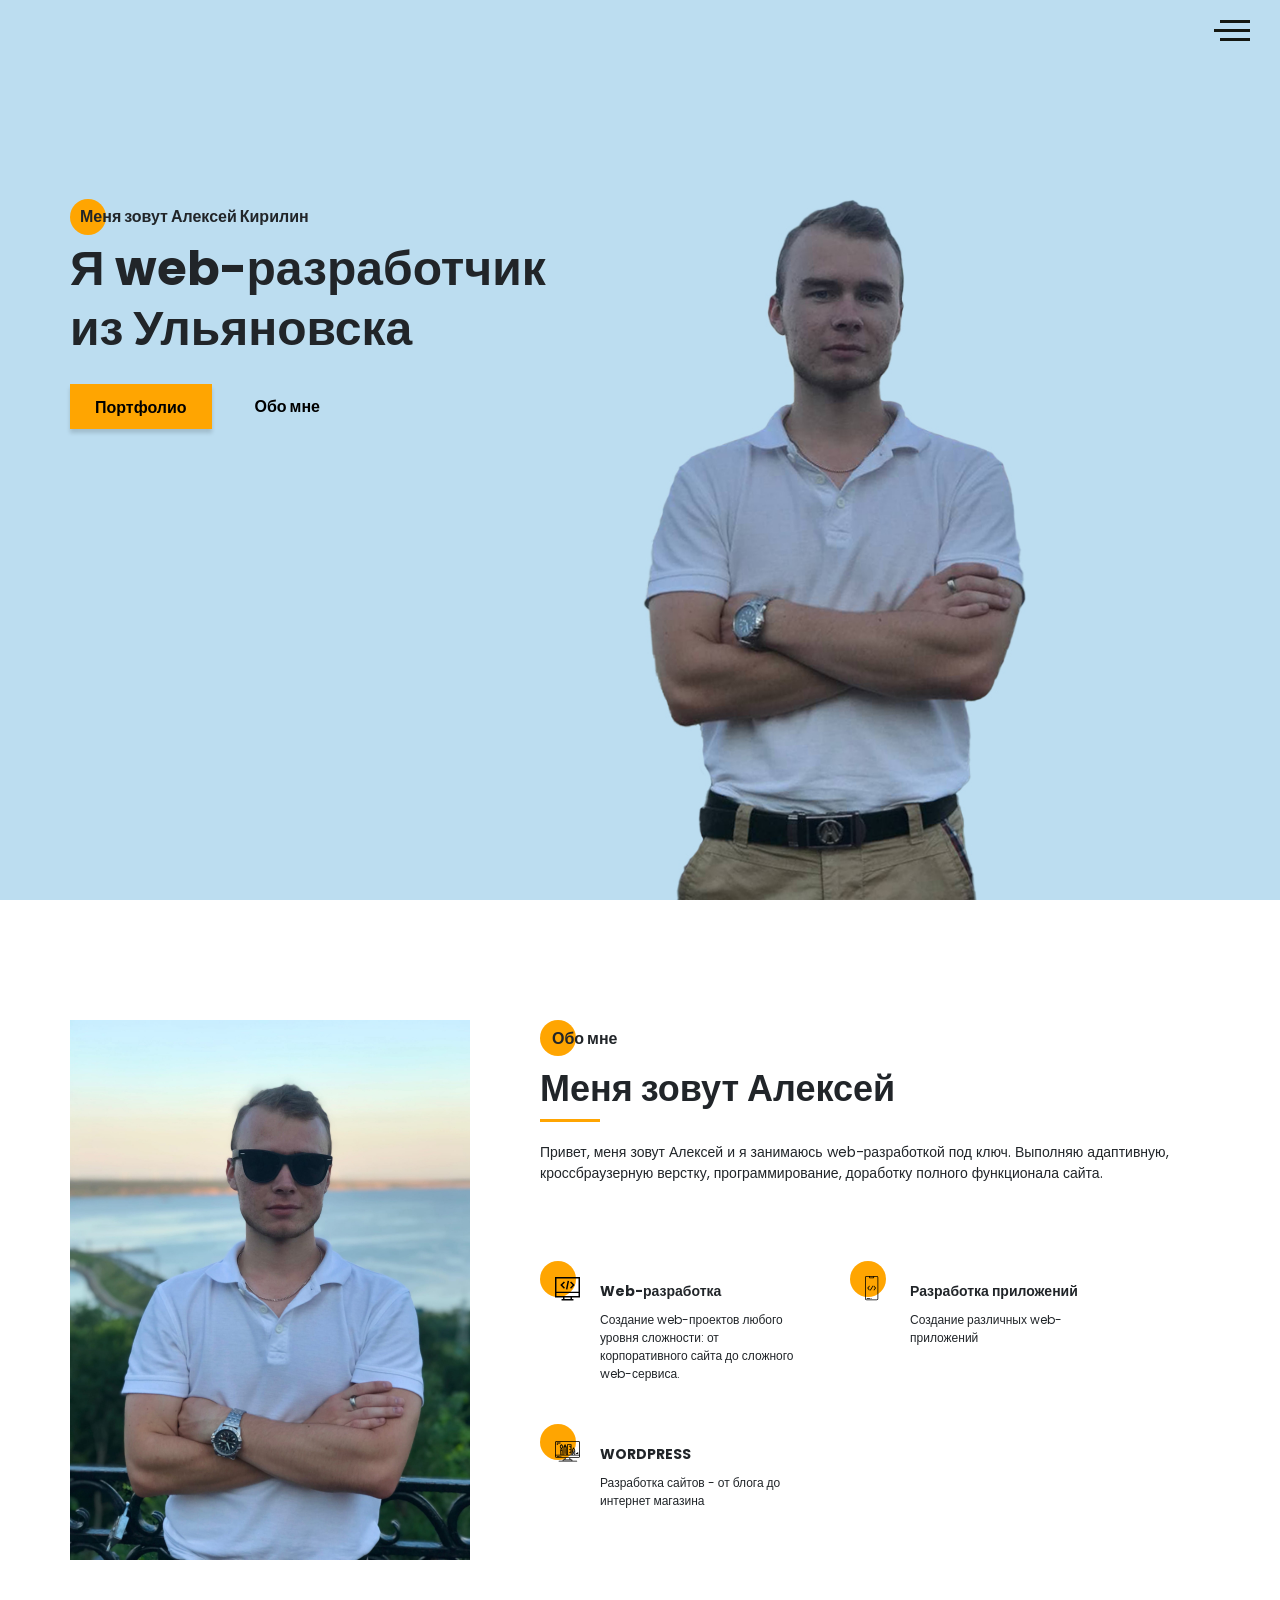
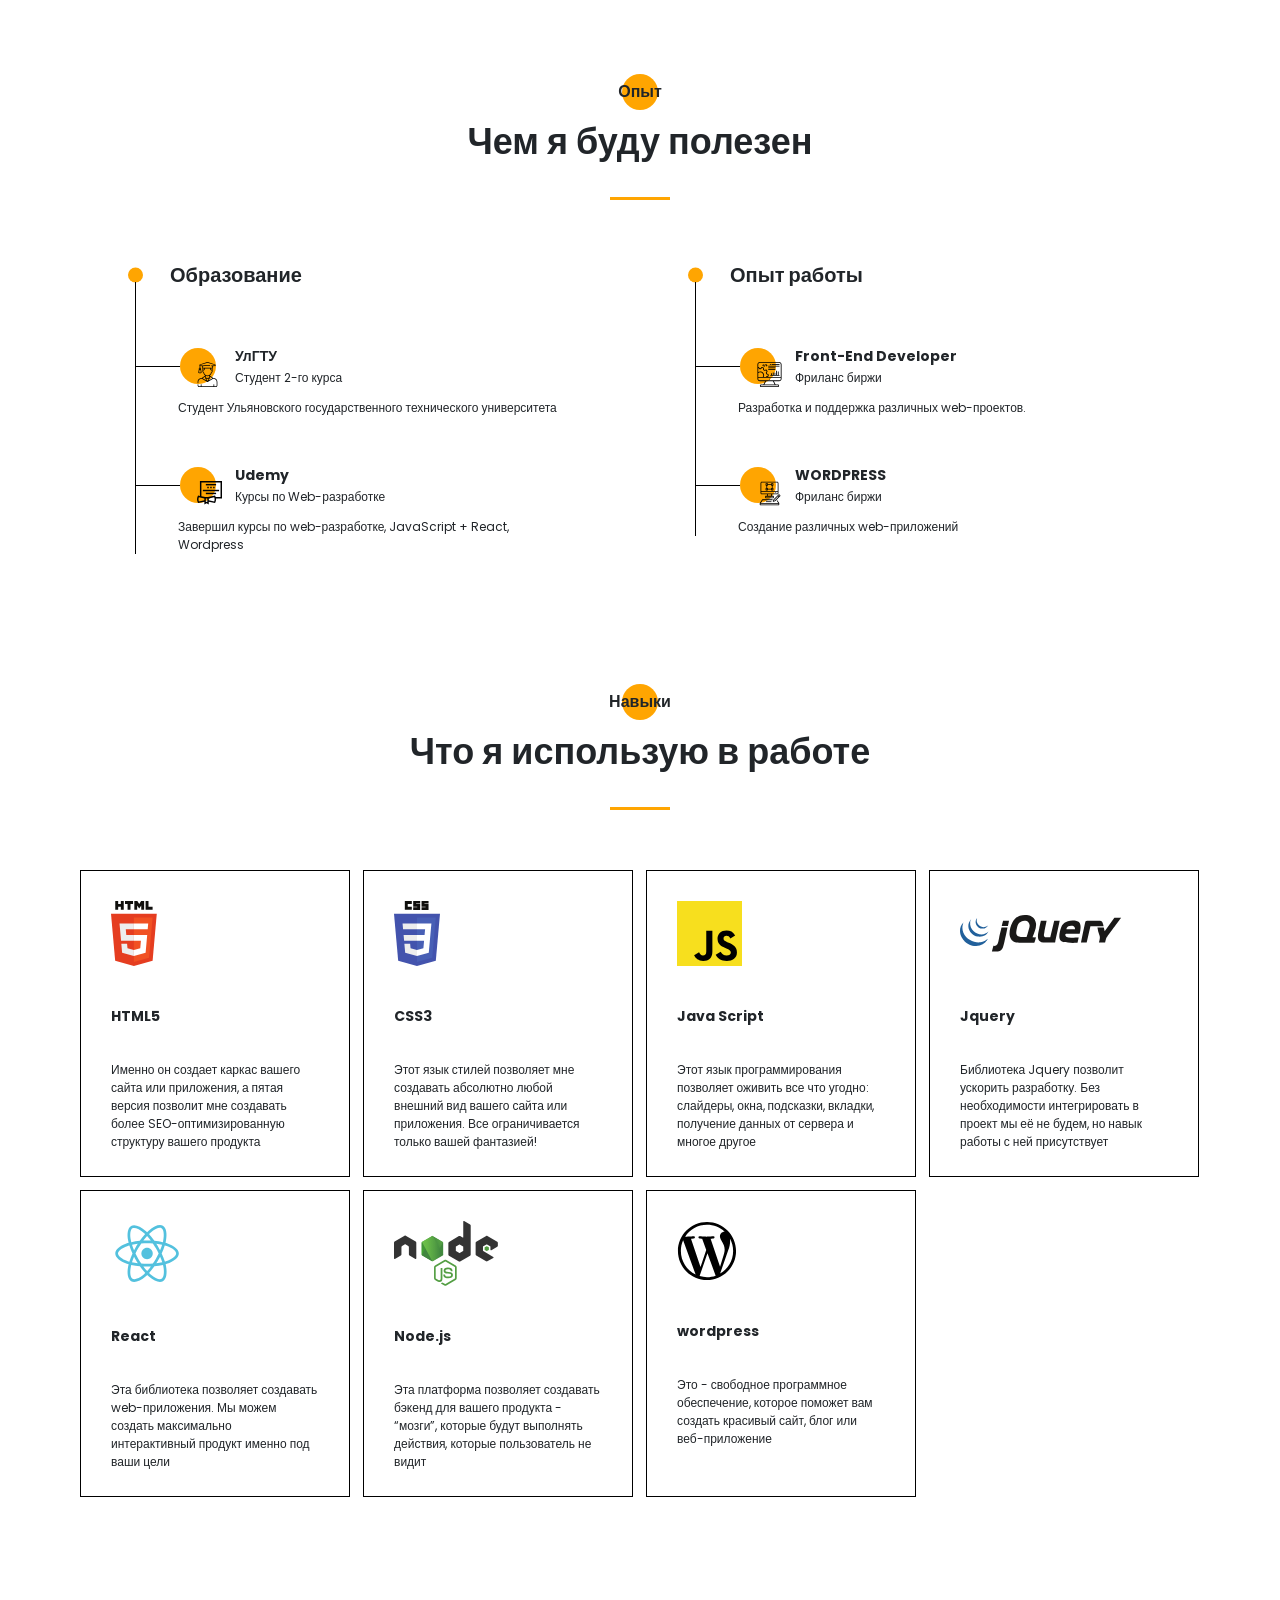
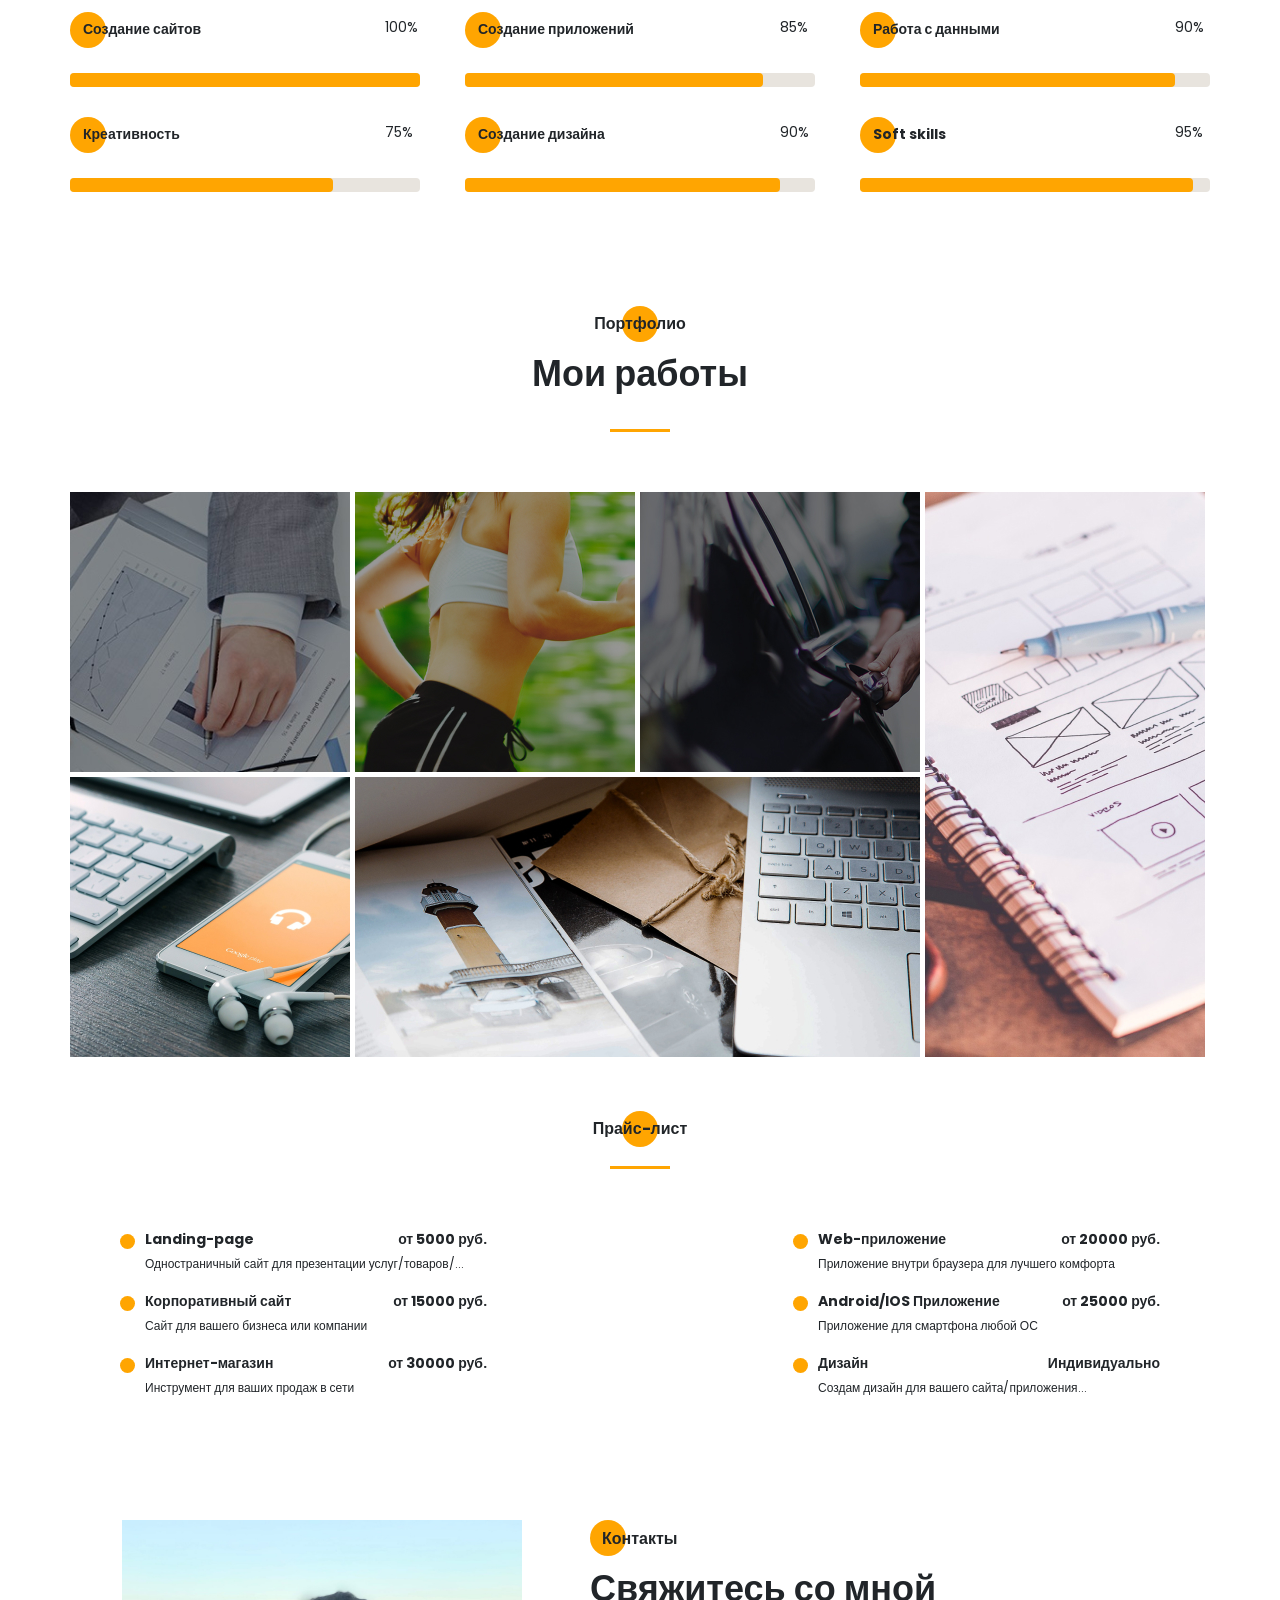
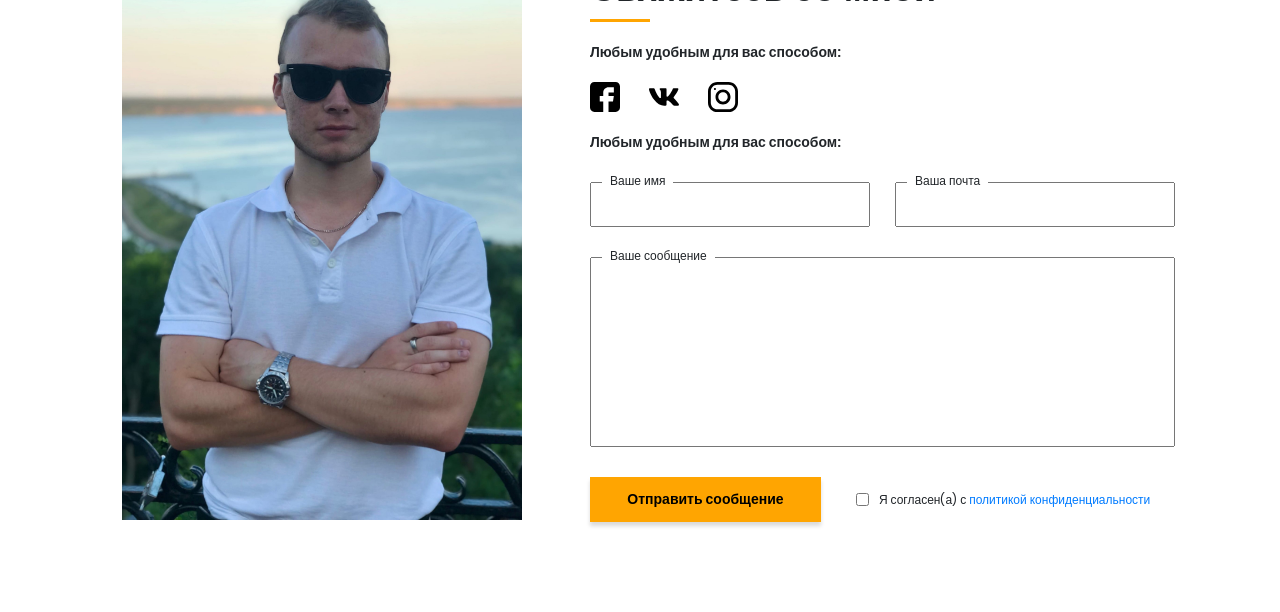
==== commit 1c71d71f: "Add files via upload" ====
--- a/index.html
+++ b/index.html
@@ -1 +1 @@
-<!DOCTYPE html><html lang="ru"><head><meta charset="UTF-8"><meta name="viewport" content="width=device-width,initial-scale=1"><meta http-equiv="X-UA-Compatible" content="ie=edge"><title>Portfolio</title><meta name="title" content="Мое портфолио"><meta name="description" content="Здесь вы сможете ознакомиться с моими работами и узнать больше обо мне"><!-- Open Graph / Facebook --><meta property="og:type" content="website"><meta property="og:url" content="https://metatags.io/"><meta property="og:title" content="Мое портфолио"><meta property="og:description" content="Здесь вы сможете ознакомиться с моими работами и узнать больше обо мне"><meta property="og:image" content="https://metatags.io/assets/meta-tags-16a33a6a8531e519cc0936fbba0ad904e52d35f34a46c97a2c9f6f7dd7d336f2.png"><!-- Twitter --><meta property="twitter:card" content="summary_large_image"><meta property="twitter:url" content="https://metatags.io/"><meta property="twitter:title" content="Мое портфолио"><meta property="twitter:description" content="Здесь вы сможете ознакомиться с моими работами и узнать больше обо мне"><meta property="twitter:image" content="https://metatags.io/assets/meta-tags-16a33a6a8531e519cc0936fbba0ad904e52d35f34a46c97a2c9f6f7dd7d336f2.png"><!-- Favicon  --><link rel="apple-touch-icon" sizes="57x57" href="icons/favicon//apple-icon-57x57.png"><link rel="apple-touch-icon" sizes="60x60" href="icons/favicon//apple-icon-60x60.png"><link rel="apple-touch-icon" sizes="72x72" href="icons/favicon//apple-icon-72x72.png"><link rel="apple-touch-icon" sizes="76x76" href="icons/favicon//apple-icon-76x76.png"><link rel="apple-touch-icon" sizes="114x114" href="icons/favicon//apple-icon-114x114.png"><link rel="apple-touch-icon" sizes="120x120" href="icons/favicon//apple-icon-120x120.png"><link rel="apple-touch-icon" sizes="144x144" href="icons/favicon//apple-icon-144x144.png"><link rel="apple-touch-icon" sizes="152x152" href="icons/favicon//apple-icon-152x152.png"><link rel="apple-touch-icon" sizes="180x180" href="icons/favicon//apple-icon-180x180.png"><link rel="icon" type="image/png" sizes="192x192" href="icons/favicon//android-icon-192x192.png"><link rel="icon" type="image/png" sizes="32x32" href="icons/favicon//favicon-32x32.png"><link rel="icon" type="image/png" sizes="96x96" href="icons/favicon//favicon-96x96.png"><link rel="icon" type="image/png" sizes="16x16" href="icons/favicon//favicon-16x16.png"><link rel="manifest" href="icons/favicon//manifest.json"><meta name="msapplication-TileColor" content="#ffffff"><meta name="msapplication-TileImage" content="icons/favicon//ms-icon-144x144.png"><meta name="theme-color" content="#ffffff"><link rel="stylesheet" href="css/style.min.css"><link rel="stylesheet" href="css/animate.css"></head><body><aside class="sidepanel"><a href="https://www.facebook.com/profile.php?id=100070435984523" class="sidepanel__link"><svg width="20" height="20" viewBox="0 0 20 20" fill="none" xmlns="http://www.w3.org/2000/svg"><path d="M-7.46167e-07 2.92969L-1.28061e-07 17.0703C-5.74539e-08 18.6856 1.31439 20 2.92969 20L17.0703 20C18.6856 20 20 18.6856 20 17.0703L20 11.1719L12.9297 11.1719L12.9297 13.5156L9.41406 13.5156L9.41406 11.1719L7.03125 11.1719C5.09262 11.1719 3.51562 9.59488 3.51562 7.65625L3.51562 4.10156L7.03125 4.10156L7.03125 7.65625L9.41406 7.65625L9.41406 4.10156L12.9297 4.6875L12.9297 7.65625L20 7.65625L20 2.92969C20 1.31439 18.6856 -8.16774e-07 17.0703 -7.46167e-07L2.92969 -1.28061e-07C1.31439 -5.74539e-08 -8.16774e-07 1.31439 -7.46167e-07 2.92969Z" fill="black"/></svg></a><a href="https://www.instagram.com/alexey_kirilin_73/?hl=ru" class="sidepanel__link"><svg width="20" height="20" viewBox="0 0 20 20" fill="none" xmlns="http://www.w3.org/2000/svg"><path d="M-6.01032e-07 6.25L-2.73196e-07 13.75C-1.22337e-07 17.2012 2.79875 20 6.25 20L13.75 20C17.2013 20 20 17.2012 20 13.75L20 6.25C20 2.79875 17.2012 -7.51891e-07 13.75 -6.01032e-07L6.25 -2.73196e-07C2.79875 -1.22337e-07 -7.51891e-07 2.79875 -6.01032e-07 6.25ZM13.75 1.875C16.1625 1.875 18.125 3.8375 18.125 6.25L18.125 13.75C18.125 16.1625 16.1625 18.125 13.75 18.125L6.25 18.125C3.8375 18.125 1.875 16.1625 1.875 13.75L1.875 6.25C1.875 3.8375 3.8375 1.875 6.25 1.875L13.75 1.875Z" fill="black"/><path d="M5 10C5 12.7612 7.23875 15 10 15C12.7613 15 15 12.7612 15 10C15 7.23875 12.7612 5 10 5C7.23875 5 5 7.23875 5 10ZM13.125 10C13.125 11.7225 11.7225 13.125 10 13.125C8.27625 13.125 6.875 11.7225 6.875 10C6.875 8.2775 8.27625 6.875 10 6.875C11.7225 6.875 13.125 8.2775 13.125 10Z" fill="black"/><path d="M5.29123 4.625C5.29123 4.25704 4.99295 3.95875 4.62499 3.95875C4.25703 3.95875 3.95874 4.25704 3.95874 4.625C3.95874 4.99296 4.25703 5.29125 4.62499 5.29125C4.99295 5.29125 5.29123 4.99296 5.29123 4.625Z" fill="black"/></svg> </a><a href="https://vk.com/kirilin_alexey" class="sidepanel__link_vk"><svg id="Bold" enable-background="new 0 0 24 24" height="20" viewBox="0 0 24 24" width="20" xmlns="http://www.w3.org/2000/svg"><path d="m19.915 13.028c-.388-.49-.277-.708 0-1.146.005-.005 3.208-4.431 3.538-5.932l.002-.001c.164-.547 0-.949-.793-.949h-2.624c-.668 0-.976.345-1.141.731 0 0-1.336 3.198-3.226 5.271-.61.599-.892.791-1.225.791-.164 0-.419-.192-.419-.739v-5.105c0-.656-.187-.949-.74-.949h-4.126c-.419 0-.668.306-.668.591 0 .622.945.765 1.043 2.515v3.797c0 .832-.151.985-.486.985-.892 0-3.057-3.211-4.34-6.886-.259-.713-.512-1.001-1.185-1.001h-2.625c-.749 0-.9.345-.9.731 0 .682.892 4.073 4.148 8.553 2.17 3.058 5.226 4.715 8.006 4.715 1.671 0 1.875-.368 1.875-1.001 0-2.922-.151-3.198.686-3.198.388 0 1.056.192 2.616 1.667 1.783 1.749 2.076 2.532 3.074 2.532h2.624c.748 0 1.127-.368.909-1.094-.499-1.527-3.871-4.668-4.023-4.878z"/></svg></a><div class="sidepanel__divider"></div><div class="sidepanel__text"><span>Социальные сети</span></div></aside><div class="menu"><div class="menu__block"><div class="menu__close"><svg width="29" height="30" viewBox="0 0 29 30" fill="none" xmlns="http://www.w3.org/2000/svg"><path d="M17.1568 14.5231L28.4489 3.23075C29.1837 2.49623 29.1837 1.30861 28.4489 0.574085C27.7144 -0.160437 26.5267 -0.160437 25.7922 0.574085L14.4998 11.8665L3.20781 0.574085C2.47295 -0.160437 1.28567 -0.160437 0.551149 0.574085C-0.183717 1.30861 -0.183717 2.49623 0.551149 3.23075L11.8432 14.5231L0.551149 25.8155C-0.183717 26.55 -0.183717 27.7376 0.551149 28.4721C0.917206 28.8385 1.39852 29.0226 1.87948 29.0226C2.36045 29.0226 2.84141 28.8385 3.20781 28.4721L14.4998 17.1798L25.7922 28.4721C26.1586 28.8385 26.6396 29.0226 27.1205 29.0226C27.6015 29.0226 28.0825 28.8385 28.4489 28.4721C29.1837 27.7376 29.1837 26.55 28.4489 25.8155L17.1568 14.5231Z" fill="black"/></svg></div><nav><ul class="menu__list"><li class="menu__link"><a class="menu__anchor" href="#about">ОБО МНЕ</a></li><li class="menu__link"><a class="menu__anchor" href="#resume">МОЙ ОПЫТ</a></li><li class="menu__link"><a class="menu__anchor" href="#skills">МОИ НАВЫКИ</a></li><li class="menu__link"><a class="menu__anchor" href="#portfolio">МОИ РАБОТЫ</a></li><li class="menu__link"><a class="menu__anchor" href="#price">ПРАЙС-ЛИСТ</a></li><li class="menu__link"><a class="menu__anchor" href="#contacts">КОНТАКТЫ</a></li></ul></nav><div class="menu__social"><a href="https://vk.com/kirilin_alexey"><svg id="Bold" enable-background="new 0 0 24 24" height="20" viewBox="0 0 24 24" width="20" xmlns="http://www.w3.org/2000/svg"><path d="m19.915 13.028c-.388-.49-.277-.708 0-1.146.005-.005 3.208-4.431 3.538-5.932l.002-.001c.164-.547 0-.949-.793-.949h-2.624c-.668 0-.976.345-1.141.731 0 0-1.336 3.198-3.226 5.271-.61.599-.892.791-1.225.791-.164 0-.419-.192-.419-.739v-5.105c0-.656-.187-.949-.74-.949h-4.126c-.419 0-.668.306-.668.591 0 .622.945.765 1.043 2.515v3.797c0 .832-.151.985-.486.985-.892 0-3.057-3.211-4.34-6.886-.259-.713-.512-1.001-1.185-1.001h-2.625c-.749 0-.9.345-.9.731 0 .682.892 4.073 4.148 8.553 2.17 3.058 5.226 4.715 8.006 4.715 1.671 0 1.875-.368 1.875-1.001 0-2.922-.151-3.198.686-3.198.388 0 1.056.192 2.616 1.667 1.783 1.749 2.076 2.532 3.074 2.532h2.624c.748 0 1.127-.368.909-1.094-.499-1.527-3.871-4.668-4.023-4.878z"/></svg></a><a href="https://www.instagram.com/alexey_kirilin_73/?hl=ru"><svg width="20" height="20" viewBox="0 0 20 20" fill="none" xmlns="http://www.w3.org/2000/svg"><path d="M13.7495 0L6.24951 0C2.79826 0 -0.000488281 2.79875 -0.000488281 6.25L-0.000488281 13.75C-0.000488281 17.2013 2.79826 20 6.24951 20L13.7495 20C17.2008 20 19.9995 17.2013 19.9995 13.75L19.9995 6.25C19.9995 2.79875 17.2008 0 13.7495 0ZM18.1245 13.75C18.1245 16.1625 16.162 18.125 13.7495 18.125L6.24951 18.125C3.83701 18.125 1.87451 16.1625 1.87451 13.75L1.87451 6.25C1.87451 3.8375 3.83701 1.875 6.24951 1.875L13.7495 1.875C16.162 1.875 18.1245 3.8375 18.1245 6.25L18.1245 13.75Z" fill="black"/><path d="M9.99951 5C7.23826 5 4.99951 7.23875 4.99951 10C4.99951 12.7613 7.23826 15 9.99951 15C12.7608 15 14.9995 12.7613 14.9995 10C14.9995 7.23875 12.7608 5 9.99951 5ZM9.99951 13.125C8.27701 13.125 6.87451 11.7225 6.87451 10C6.87451 8.27625 8.27701 6.875 9.99951 6.875C11.722 6.875 13.1245 8.27625 13.1245 10C13.1245 11.7225 11.722 13.125 9.99951 13.125Z" fill="black"/><path d="M15.3745 5.29123C15.7425 5.29123 16.0408 4.99295 16.0408 4.62499C16.0408 4.25703 15.7425 3.95874 15.3745 3.95874C15.0065 3.95874 14.7083 4.25703 14.7083 4.62499C14.7083 4.99295 15.0065 5.29123 15.3745 5.29123Z" fill="black"/></svg> </a><a href="https://www.facebook.com/profile.php?id=100070435984523"><svg width="20" height="20" viewBox="0 0 20 20" fill="none" xmlns="http://www.w3.org/2000/svg"><path d="M17.0698 0L2.9292 0C1.3139 0 -0.000488281 1.31439 -0.000488281 2.92969L-0.000488281 17.0703C-0.000488281 18.6856 1.3139 20 2.9292 20L8.82764 20L8.82764 12.9297L6.48389 12.9297L6.48389 9.41406L8.82764 9.41406L8.82764 7.03125C8.82764 5.09262 10.4046 3.51563 12.3433 3.51563L15.8979 3.51563L15.8979 7.03125L12.3433 7.03125L12.3433 9.41406L15.8979 9.41406L15.312 12.9297L12.3433 12.9297L12.3433 20L17.0698 20C18.6851 20 19.9995 18.6856 19.9995 17.0703L19.9995 2.92969C19.9995 1.31439 18.6851 0 17.0698 0Z" fill="black"/></svg></a></div></div><div class="menu__overlay"></div></div><section id="up" class="promo"><div class="hamburger"><span></span> <span class="long"></span> <span></span></div><div class="container"><div class="title title_fz16 promo__subtitle">Меня зовут Алексей Кирилин</div><h1 class="title title_fz48 promo__title">Я web-разработчик<br>из Ульяновска</h1><div class="promo__btns"><a href="#portfolio" class="promo__link btn">Портфолио</a> <a href="#about" class="promo__link">Обо мне</a></div></div></section><section class="about fadeInUp wow" id="about" data-wow-duration="1s"><div class="container"><div class="about__wrapper"><div class="about__photo"><img src="img/me5.jpg" alt="photo"></div><div class="about__descr"><h2 class="title title_fz16 about__title">Обо мне</h2><div class="title title_fz36 about__subtitle">Меня зовут Алексей</div><div class="divider"></div><p class="about__text">Привет, меня зовут Алексей и я занимаюсь web-разработкой под ключ. Выполняю адаптивную, кроссбраузерную верстку, программирование, доработку полного функционала сайта.</p></div><div class="about__skills"><div class="about__skills-item"><div class="about__skills-circle"><img src="icons/about_me/web_development.svg" alt="web-dev"></div><div><div class="title title_fz14">Web-разработка</div><div class="about__skills-text">Создание web-проектов любого уровня сложности: от корпоративного сайта до сложного web-сервиса.</div></div></div><div class="about__skills-item"><div class="about__skills-circle"><img src="icons/about_me/mobile_dev.svg" alt="web-dev"></div><div><div class="title title_fz14">Разработка приложений</div><div class="about__skills-text">Создание различных web-приложений</div></div></div><div class="about__skills-item"><div class="about__skills-circle"><img src="icons/about_me/design.svg" alt="web-dev"></div><div><div class="title title_fz14">WORDPRESS</div><div class="about__skills-text">Разработка сайтов - от блога до интернет магазина</div></div></div></div></div></div></section><section class="resume fadeInUp wow" id="resume" data-wow-duration="1s"><div class="container"><h2 class="title title_fz16 title__section-title">Опыт</h2><div class="title title_fz36 title__section-subtitle">Чем я буду полезен</div><div class="divider"></div><div class="resume__wrapper"><div class="resume__column"><h3 class="title title_fz20 resume__column-title">Образование</h3><ul><li><div class="resume__item"><div class="resume__item-head"><div class="resume__item-icon"><img src="icons/experience/university.svg" alt="university"></div><h4 class="title title_fz14">УлГТУ</h4><div class="resume__item-location">Студент 2-го курса</div></div><div class="resume__item-body">Студент Ульяновского государственного технического университета</div></div></li><li><div class="resume__item"><div class="resume__item-head"><div class="resume__item-icon"><img src="icons/experience/courses.svg" alt="university"></div><h4 class="title title_fz14">Udemy</h4><div class="resume__item-location">Курсы по Web-разработке</div></div><div class="resume__item-body">Завершил курсы по web-разработке, JavaScript + React, Wordpress</div></div></li></ul></div><div class="resume__column"><h3 class="title title_fz20 resume__column-title">Опыт работы</h3><ul><li><div class="resume__item"><div class="resume__item-head"><div class="resume__item-icon"><img src="icons/experience/developer.svg" alt="university"></div><h4 class="title title_fz14">Front-End Developer</h4><div class="resume__item-location">Фриланс биржи</div></div><div class="resume__item-body">Разработка и поддержка различных web-проектов.</div></div></li><li><div class="resume__item"><div class="resume__item-head"><div class="resume__item-icon"><img src="icons/experience//designer.svg" alt="university"></div><h4 class="title title_fz14">WORDPRESS</h4><div class="resume__item-location">Фриланс биржи</div></div><div class="resume__item-body">Создание различных web-приложений</div></div></li></ul></div><div class="resume__column"></div></div></div></section><section class="skills fadeInUp wow" id="skills" data-wow-duration="1s"><div class="container"><h2 class="title title_fz16 title__section-title">Навыки</h2><div class="title title_fz36 title__section-subtitle">Что я использую в работе</div><div class="divider"></div><div class="skills__items"><div class="skills__item"><div class="skills__item-img"><img src="icons/skills/html5.svg" alt="html5"></div><h3 class="title title_fz14">HTML5</h3><p>Именно он создает каркас вашего сайта или приложения, а пятая версия позволит мне создавать более SEO-оптимизированную структуру вашего продукта</p></div><div class="skills__item"><div class="skills__item-img"><img src="icons/skills/css3.svg" alt="css3"></div><h3 class="title title_fz14">CSS3</h3><p>Этот язык стилей позволяет мне создавать абсолютно любой внешний вид вашего сайта или приложения. Все ограничивается только вашей фантазией!</p></div><div class="skills__item"><div class="skills__item-img"><img src="icons/skills/js.svg" alt="java script"></div><h3 class="title title_fz14">Java Script</h3><p>Этот язык программирования позволяет оживить все что угодно: слайдеры, окна, подсказки, вкладки, получение данных от сервера и многое другое</p></div><div class="skills__item"><div class="skills__item-img"><img src="icons/skills/jquery.svg" alt="Jquery"></div><h3 class="title title_fz14">Jquery</h3><p>Библиотека Jquery позволит ускорить разработку. Без необходимости интегрировать в проект мы её не будем, но навык работы с ней присутствует</p></div><div class="skills__item"><div class="skills__item-img"><img src="icons/skills/react.svg" alt="React"></div><h3 class="title title_fz14">React</h3><p>Эта библиотека позволяет создавать web-приложения. Мы можем создать максимально интерактивный продукт именно под ваши цели</p></div><div class="skills__item"><div class="skills__item-img"><img src="icons/skills/node.js.svg" alt="Node.js"></div><h3 class="title title_fz14">Node.js</h3><p>Эта платформа позволяет создавать бэкенд для вашего продукта - “мозги”, которые будут выполнять действия, которые пользователь не видит</p></div><div class="skills__item"><div class="skills__item-img-wordpress"><img src="icons/skills/wordpress.svg" alt="wordpress"></div><h3 class="title title_fz14">wordpress</h3><p>Это - свободное программное обеспечение, которое поможет вам создать красивый сайт, блог или веб-приложение</p></div></div><div class="skills__ratings fadeInUp wow" data-wow-duration="1s"><div class="skills__ratings-item"><div class="title title_fz14 skills__ratings-title">Создание сайтов</div><div class="skills__ratings-counter">100%</div><div class="skills__ratings-line"><span></span></div></div><div class="skills__ratings-item"><div class="title title_fz14 skills__ratings-title">Создание приложений</div><div class="skills__ratings-counter">85%</div><div class="skills__ratings-line"><span></span></div></div><div class="skills__ratings-item"><div class="title title_fz14 skills__ratings-title">Работа с данными</div><div class="skills__ratings-counter">90%</div><div class="skills__ratings-line"><span></span></div></div><div class="skills__ratings-item"><div class="title title_fz14 skills__ratings-title">Креативность</div><div class="skills__ratings-counter">75%</div><div class="skills__ratings-line"><span></span></div></div><div class="skills__ratings-item"><div class="title title_fz14 skills__ratings-title">Создание дизайна</div><div class="skills__ratings-counter">90%</div><div class="skills__ratings-line"><span></span></div></div><div class="skills__ratings-item"><div class="title title_fz14 skills__ratings-title">Soft skills</div><div class="skills__ratings-counter">95%</div><div class="skills__ratings-line"><span></span></div></div></div></div></section><section class="portfolio fadeInUp wow" id="portfolio" data-wow-duration="1s"><div class="container"><h2 class="title title_fz16 title__section-title">Портфолио</h2><div class="title title_fz36 title__section-subtitle">Мои работы</div><div class="divider"></div><div class="portfolio__wrapper"><a href="/Verstka_YouTube_stream" class="portfolio__item"><img src="img/works/slider.jpg" alt="slider"> </a><a href="/Pulse/app" class="portfolio__item"><img src="img/works/pulse.jpg" alt="pulse"> </a><a href="#" class="portfolio__item"><img src="img/works/uber.jpg" alt="uber"> </a><a href="#" class="portfolio__item vertical"><img src="img/works/plans.jpg" alt="test"> </a><a href="#" class="portfolio__item"><img src="img/works/ipad.jpg" alt="test"> </a><a href="#" class="portfolio__item horizonal"><img src="img/works/mac.jpg" alt="test"></a></div></div></section><section class="price fadeInUp wow" id="price" data-wow-duration="1s"><div class="container"><h2 class="title title_fz16 title__section-title">Прайс-лист</h2><div class="divider"></div><div class="price__wrapper"><div class="price__item"><div class="price__type">Landing-page</div><div class="price__count">от 5000 руб.</div><div class="price__descr">Одностраничный сайт для презентации услуг/товаров/...</div></div><div class="price__item"><div class="price__type">Web-приложение</div><div class="price__count">от 20000 руб.</div><div class="price__descr">Приложение внутри браузера для лучшего комфорта</div></div><div class="price__item"><div class="price__type">Корпоративный сайт</div><div class="price__count">от 15000 руб.</div><div class="price__descr">Сайт для вашего бизнеса или компании</div></div><div class="price__item"><div class="price__type">Android/IOS Приложение</div><div class="price__count">от 25000 руб.</div><div class="price__descr">Приложение для смартфона любой ОС</div></div><div class="price__item"><div class="price__type">Интернет-магазин</div><div class="price__count">от 30000 руб.</div><div class="price__descr">Инструмент для ваших продаж в сети</div></div><div class="price__item"><div class="price__type">Дизайн</div><div class="price__count">Индивидуально</div><div class="price__descr">Создам дизайн для вашего сайта/приложения...</div></div></div></div></section><section class="contacts fadeInUp wow" id="contacts" data-wow-duration="1s"><div class="container"><div class="contacts__wrapper"><div class="contacts__photo"><img src="img/me5.jpg" alt="photo"></div><div class="contacts__descr"><h2 class="title title_fz16 contacts__title">Контакты</h2><div class="title title_fz36 contacts__subtitle">Свяжитесь со мной</div><div class="divider"></div><div class="title title_fz14 contacts__text">Любым удобным для вас способом:</div><div class="contacts__social"><a href="https://www.facebook.com/profile.php?id=100070435984523" class="contacts__link"><img src="icons/social/Facebook_straight.svg" alt="facebook"> </a><a href="https://vk.com/kirilin_alexey" class="contacts__link"><img src="icons/social/vk.svg" alt="vkontakte"> </a><a href="https://www.instagram.com/alexey_kirilin_73/?hl=ru" class="contacts__link"><img src="icons/social/Instagram_straight.svg" alt="instagram"></a></div><div class="title title_fz14 contacts__text">Любым удобным для вас способом:</div><form action="#" class="contacts__form"><div class="contacts__input"><input required name="name" id="name" type="text"> <label for="name">Ваше имя</label></div><div class="contacts__input"><input required name="email" id="email" type="email"> <label for="email">Ваша почта</label></div><div class="contacts__textarea"><textarea name="text" id="text"></textarea> <label for="text">Ваше сообщение</label></div><div class="contacts__triggers"><button class="contacts__btn btn">Отправить сообщение</button><div class="contacts__policy"><input required type="checkbox"> <span>Я согласен(а) с <a href="/policy.html">политикой конфиденциальности</a></span></div></div></form></div></div></div></section><a href="#" class="pageup"><img src="icons/chevron-circle-up-solid.svg" alt="up"> </a><!-- <script type="text/javascript" src="https://ajax.googleapis.com/ajax/libs/jquery/1.10.1/jquery.min.js"></script> --><script src="js/wow.min.js"></script><script src="js/script.js"></script></body></html>+<!DOCTYPE html><html lang="ru"><head><meta charset="UTF-8"><meta name="viewport" content="width=device-width,initial-scale=1"><meta http-equiv="X-UA-Compatible" content="ie=edge"><title>Portfolio</title><meta name="title" content="Мое портфолио"><meta name="description" content="Здесь вы сможете ознакомиться с моими работами и узнать больше обо мне"><!-- Open Graph / Facebook --><meta property="og:type" content="website"><meta property="og:url" content="https://metatags.io/"><meta property="og:title" content="Мое портфолио"><meta property="og:description" content="Здесь вы сможете ознакомиться с моими работами и узнать больше обо мне"><meta property="og:image" content="https://metatags.io/assets/meta-tags-16a33a6a8531e519cc0936fbba0ad904e52d35f34a46c97a2c9f6f7dd7d336f2.png"><!-- Twitter --><meta property="twitter:card" content="summary_large_image"><meta property="twitter:url" content="https://metatags.io/"><meta property="twitter:title" content="Мое портфолио"><meta property="twitter:description" content="Здесь вы сможете ознакомиться с моими работами и узнать больше обо мне"><meta property="twitter:image" content="https://metatags.io/assets/meta-tags-16a33a6a8531e519cc0936fbba0ad904e52d35f34a46c97a2c9f6f7dd7d336f2.png"><!-- Favicon  --><link rel="apple-touch-icon" sizes="57x57" href="icons/favicon//apple-icon-57x57.png"><link rel="apple-touch-icon" sizes="60x60" href="icons/favicon//apple-icon-60x60.png"><link rel="apple-touch-icon" sizes="72x72" href="icons/favicon//apple-icon-72x72.png"><link rel="apple-touch-icon" sizes="76x76" href="icons/favicon//apple-icon-76x76.png"><link rel="apple-touch-icon" sizes="114x114" href="icons/favicon//apple-icon-114x114.png"><link rel="apple-touch-icon" sizes="120x120" href="icons/favicon//apple-icon-120x120.png"><link rel="apple-touch-icon" sizes="144x144" href="icons/favicon//apple-icon-144x144.png"><link rel="apple-touch-icon" sizes="152x152" href="icons/favicon//apple-icon-152x152.png"><link rel="apple-touch-icon" sizes="180x180" href="icons/favicon//apple-icon-180x180.png"><link rel="icon" type="image/png" sizes="192x192" href="icons/favicon//android-icon-192x192.png"><link rel="icon" type="image/png" sizes="32x32" href="icons/favicon//favicon-32x32.png"><link rel="icon" type="image/png" sizes="96x96" href="icons/favicon//favicon-96x96.png"><link rel="icon" type="image/png" sizes="16x16" href="icons/favicon//favicon-16x16.png"><link rel="manifest" href="icons/favicon//manifest.json"><meta name="msapplication-TileColor" content="#ffffff"><meta name="msapplication-TileImage" content="icons/favicon//ms-icon-144x144.png"><meta name="theme-color" content="#ffffff"><link rel="stylesheet" href="css/style.min.css"><link rel="stylesheet" href="css/animate.css"></head><body><aside class="sidepanel"><a href="https://www.facebook.com/profile.php?id=100070435984523" class="sidepanel__link"><svg width="20" height="20" viewBox="0 0 20 20" fill="none" xmlns="http://www.w3.org/2000/svg"><path d="M-7.46167e-07 2.92969L-1.28061e-07 17.0703C-5.74539e-08 18.6856 1.31439 20 2.92969 20L17.0703 20C18.6856 20 20 18.6856 20 17.0703L20 11.1719L12.9297 11.1719L12.9297 13.5156L9.41406 13.5156L9.41406 11.1719L7.03125 11.1719C5.09262 11.1719 3.51562 9.59488 3.51562 7.65625L3.51562 4.10156L7.03125 4.10156L7.03125 7.65625L9.41406 7.65625L9.41406 4.10156L12.9297 4.6875L12.9297 7.65625L20 7.65625L20 2.92969C20 1.31439 18.6856 -8.16774e-07 17.0703 -7.46167e-07L2.92969 -1.28061e-07C1.31439 -5.74539e-08 -8.16774e-07 1.31439 -7.46167e-07 2.92969Z" fill="black"/></svg></a><a href="https://www.instagram.com/alexey_kirilin_73/?hl=ru" class="sidepanel__link"><svg width="20" height="20" viewBox="0 0 20 20" fill="none" xmlns="http://www.w3.org/2000/svg"><path d="M-6.01032e-07 6.25L-2.73196e-07 13.75C-1.22337e-07 17.2012 2.79875 20 6.25 20L13.75 20C17.2013 20 20 17.2012 20 13.75L20 6.25C20 2.79875 17.2012 -7.51891e-07 13.75 -6.01032e-07L6.25 -2.73196e-07C2.79875 -1.22337e-07 -7.51891e-07 2.79875 -6.01032e-07 6.25ZM13.75 1.875C16.1625 1.875 18.125 3.8375 18.125 6.25L18.125 13.75C18.125 16.1625 16.1625 18.125 13.75 18.125L6.25 18.125C3.8375 18.125 1.875 16.1625 1.875 13.75L1.875 6.25C1.875 3.8375 3.8375 1.875 6.25 1.875L13.75 1.875Z" fill="black"/><path d="M5 10C5 12.7612 7.23875 15 10 15C12.7613 15 15 12.7612 15 10C15 7.23875 12.7612 5 10 5C7.23875 5 5 7.23875 5 10ZM13.125 10C13.125 11.7225 11.7225 13.125 10 13.125C8.27625 13.125 6.875 11.7225 6.875 10C6.875 8.2775 8.27625 6.875 10 6.875C11.7225 6.875 13.125 8.2775 13.125 10Z" fill="black"/><path d="M5.29123 4.625C5.29123 4.25704 4.99295 3.95875 4.62499 3.95875C4.25703 3.95875 3.95874 4.25704 3.95874 4.625C3.95874 4.99296 4.25703 5.29125 4.62499 5.29125C4.99295 5.29125 5.29123 4.99296 5.29123 4.625Z" fill="black"/></svg> </a><a href="https://vk.com/kirilin_alexey" class="sidepanel__link_vk"><svg id="Bold" enable-background="new 0 0 24 24" height="20" viewBox="0 0 24 24" width="20" xmlns="http://www.w3.org/2000/svg"><path d="m19.915 13.028c-.388-.49-.277-.708 0-1.146.005-.005 3.208-4.431 3.538-5.932l.002-.001c.164-.547 0-.949-.793-.949h-2.624c-.668 0-.976.345-1.141.731 0 0-1.336 3.198-3.226 5.271-.61.599-.892.791-1.225.791-.164 0-.419-.192-.419-.739v-5.105c0-.656-.187-.949-.74-.949h-4.126c-.419 0-.668.306-.668.591 0 .622.945.765 1.043 2.515v3.797c0 .832-.151.985-.486.985-.892 0-3.057-3.211-4.34-6.886-.259-.713-.512-1.001-1.185-1.001h-2.625c-.749 0-.9.345-.9.731 0 .682.892 4.073 4.148 8.553 2.17 3.058 5.226 4.715 8.006 4.715 1.671 0 1.875-.368 1.875-1.001 0-2.922-.151-3.198.686-3.198.388 0 1.056.192 2.616 1.667 1.783 1.749 2.076 2.532 3.074 2.532h2.624c.748 0 1.127-.368.909-1.094-.499-1.527-3.871-4.668-4.023-4.878z"/></svg></a><div class="sidepanel__divider"></div><div class="sidepanel__text"><span>Социальные сети</span></div></aside><div class="menu"><div class="menu__block"><div class="menu__close"><svg width="29" height="30" viewBox="0 0 29 30" fill="none" xmlns="http://www.w3.org/2000/svg"><path d="M17.1568 14.5231L28.4489 3.23075C29.1837 2.49623 29.1837 1.30861 28.4489 0.574085C27.7144 -0.160437 26.5267 -0.160437 25.7922 0.574085L14.4998 11.8665L3.20781 0.574085C2.47295 -0.160437 1.28567 -0.160437 0.551149 0.574085C-0.183717 1.30861 -0.183717 2.49623 0.551149 3.23075L11.8432 14.5231L0.551149 25.8155C-0.183717 26.55 -0.183717 27.7376 0.551149 28.4721C0.917206 28.8385 1.39852 29.0226 1.87948 29.0226C2.36045 29.0226 2.84141 28.8385 3.20781 28.4721L14.4998 17.1798L25.7922 28.4721C26.1586 28.8385 26.6396 29.0226 27.1205 29.0226C27.6015 29.0226 28.0825 28.8385 28.4489 28.4721C29.1837 27.7376 29.1837 26.55 28.4489 25.8155L17.1568 14.5231Z" fill="black"/></svg></div><nav><ul class="menu__list"><li class="menu__link"><a class="menu__anchor" href="#about">ОБО МНЕ</a></li><li class="menu__link"><a class="menu__anchor" href="#resume">МОЙ ОПЫТ</a></li><li class="menu__link"><a class="menu__anchor" href="#skills">МОИ НАВЫКИ</a></li><li class="menu__link"><a class="menu__anchor" href="#portfolio">МОИ РАБОТЫ</a></li><li class="menu__link"><a class="menu__anchor" href="#price">ПРАЙС-ЛИСТ</a></li><li class="menu__link"><a class="menu__anchor" href="#contacts">КОНТАКТЫ</a></li></ul></nav><div class="menu__social"><a href="https://vk.com/kirilin_alexey"><svg id="Bold" enable-background="new 0 0 24 24" height="20" viewBox="0 0 24 24" width="20" xmlns="http://www.w3.org/2000/svg"><path d="m19.915 13.028c-.388-.49-.277-.708 0-1.146.005-.005 3.208-4.431 3.538-5.932l.002-.001c.164-.547 0-.949-.793-.949h-2.624c-.668 0-.976.345-1.141.731 0 0-1.336 3.198-3.226 5.271-.61.599-.892.791-1.225.791-.164 0-.419-.192-.419-.739v-5.105c0-.656-.187-.949-.74-.949h-4.126c-.419 0-.668.306-.668.591 0 .622.945.765 1.043 2.515v3.797c0 .832-.151.985-.486.985-.892 0-3.057-3.211-4.34-6.886-.259-.713-.512-1.001-1.185-1.001h-2.625c-.749 0-.9.345-.9.731 0 .682.892 4.073 4.148 8.553 2.17 3.058 5.226 4.715 8.006 4.715 1.671 0 1.875-.368 1.875-1.001 0-2.922-.151-3.198.686-3.198.388 0 1.056.192 2.616 1.667 1.783 1.749 2.076 2.532 3.074 2.532h2.624c.748 0 1.127-.368.909-1.094-.499-1.527-3.871-4.668-4.023-4.878z"/></svg></a><a href="https://www.instagram.com/alexey_kirilin_73/?hl=ru"><svg width="20" height="20" viewBox="0 0 20 20" fill="none" xmlns="http://www.w3.org/2000/svg"><path d="M13.7495 0L6.24951 0C2.79826 0 -0.000488281 2.79875 -0.000488281 6.25L-0.000488281 13.75C-0.000488281 17.2013 2.79826 20 6.24951 20L13.7495 20C17.2008 20 19.9995 17.2013 19.9995 13.75L19.9995 6.25C19.9995 2.79875 17.2008 0 13.7495 0ZM18.1245 13.75C18.1245 16.1625 16.162 18.125 13.7495 18.125L6.24951 18.125C3.83701 18.125 1.87451 16.1625 1.87451 13.75L1.87451 6.25C1.87451 3.8375 3.83701 1.875 6.24951 1.875L13.7495 1.875C16.162 1.875 18.1245 3.8375 18.1245 6.25L18.1245 13.75Z" fill="black"/><path d="M9.99951 5C7.23826 5 4.99951 7.23875 4.99951 10C4.99951 12.7613 7.23826 15 9.99951 15C12.7608 15 14.9995 12.7613 14.9995 10C14.9995 7.23875 12.7608 5 9.99951 5ZM9.99951 13.125C8.27701 13.125 6.87451 11.7225 6.87451 10C6.87451 8.27625 8.27701 6.875 9.99951 6.875C11.722 6.875 13.1245 8.27625 13.1245 10C13.1245 11.7225 11.722 13.125 9.99951 13.125Z" fill="black"/><path d="M15.3745 5.29123C15.7425 5.29123 16.0408 4.99295 16.0408 4.62499C16.0408 4.25703 15.7425 3.95874 15.3745 3.95874C15.0065 3.95874 14.7083 4.25703 14.7083 4.62499C14.7083 4.99295 15.0065 5.29123 15.3745 5.29123Z" fill="black"/></svg> </a><a href="https://www.facebook.com/profile.php?id=100070435984523"><svg width="20" height="20" viewBox="0 0 20 20" fill="none" xmlns="http://www.w3.org/2000/svg"><path d="M17.0698 0L2.9292 0C1.3139 0 -0.000488281 1.31439 -0.000488281 2.92969L-0.000488281 17.0703C-0.000488281 18.6856 1.3139 20 2.9292 20L8.82764 20L8.82764 12.9297L6.48389 12.9297L6.48389 9.41406L8.82764 9.41406L8.82764 7.03125C8.82764 5.09262 10.4046 3.51563 12.3433 3.51563L15.8979 3.51563L15.8979 7.03125L12.3433 7.03125L12.3433 9.41406L15.8979 9.41406L15.312 12.9297L12.3433 12.9297L12.3433 20L17.0698 20C18.6851 20 19.9995 18.6856 19.9995 17.0703L19.9995 2.92969C19.9995 1.31439 18.6851 0 17.0698 0Z" fill="black"/></svg></a></div></div><div class="menu__overlay"></div></div><section id="up" class="promo"><div class="hamburger"><span></span> <span class="long"></span> <span></span></div><div class="container"><div class="title title_fz16 promo__subtitle">Меня зовут Алексей Кирилин</div><h1 class="title title_fz48 promo__title">Я web-разработчик<br>из Ульяновска</h1><div class="promo__btns"><a href="#portfolio" class="promo__link btn">Портфолио</a> <a href="#about" class="promo__link">Обо мне</a></div></div></section><section class="about fadeInUp wow" id="about" data-wow-duration="1s"><div class="container"><div class="about__wrapper"><div class="about__photo"><img src="img/me5.jpg" alt="photo"></div><div class="about__descr"><h2 class="title title_fz16 about__title">Обо мне</h2><div class="title title_fz36 about__subtitle">Меня зовут Алексей</div><div class="divider"></div><p class="about__text">Привет, меня зовут Алексей и я занимаюсь web-разработкой под ключ. Выполняю адаптивную, кроссбраузерную верстку, программирование, доработку полного функционала сайта.</p></div><div class="about__skills"><div class="about__skills-item"><div class="about__skills-circle"><img src="icons/about_me/web_development.svg" alt="web-dev"></div><div><div class="title title_fz14">Web-разработка</div><div class="about__skills-text">Создание web-проектов любого уровня сложности: от корпоративного сайта до сложного web-сервиса.</div></div></div><div class="about__skills-item"><div class="about__skills-circle"><img src="icons/about_me/mobile_dev.svg" alt="web-dev"></div><div><div class="title title_fz14">Разработка приложений</div><div class="about__skills-text">Создание различных web-приложений</div></div></div><div class="about__skills-item"><div class="about__skills-circle"><img src="icons/about_me/design.svg" alt="web-dev"></div><div><div class="title title_fz14">WORDPRESS</div><div class="about__skills-text">Разработка сайтов - от блога до интернет магазина</div></div></div></div></div></div></section><section class="resume fadeInUp wow" id="resume" data-wow-duration="1s"><div class="container"><h2 class="title title_fz16 title__section-title">Опыт</h2><div class="title title_fz36 title__section-subtitle">Чем я буду полезен</div><div class="divider"></div><div class="resume__wrapper"><div class="resume__column"><h3 class="title title_fz20 resume__column-title">Образование</h3><ul><li><div class="resume__item"><div class="resume__item-head"><div class="resume__item-icon"><img src="icons/experience/university.svg" alt="university"></div><h4 class="title title_fz14">УлГТУ</h4><div class="resume__item-location">Студент 2-го курса</div></div><div class="resume__item-body">Студент Ульяновского государственного технического университета</div></div></li><li><div class="resume__item"><div class="resume__item-head"><div class="resume__item-icon"><img src="icons/experience/courses.svg" alt="university"></div><h4 class="title title_fz14">Udemy</h4><div class="resume__item-location">Курсы по Web-разработке</div></div><div class="resume__item-body">Завершил курсы по web-разработке, JavaScript + React, Wordpress</div></div></li></ul></div><div class="resume__column"><h3 class="title title_fz20 resume__column-title">Опыт работы</h3><ul><li><div class="resume__item"><div class="resume__item-head"><div class="resume__item-icon"><img src="icons/experience/developer.svg" alt="university"></div><h4 class="title title_fz14">Front-End Developer</h4><div class="resume__item-location">Фриланс биржи</div></div><div class="resume__item-body">Разработка и поддержка различных web-проектов.</div></div></li><li><div class="resume__item"><div class="resume__item-head"><div class="resume__item-icon"><img src="icons/experience//designer.svg" alt="university"></div><h4 class="title title_fz14">WORDPRESS</h4><div class="resume__item-location">Фриланс биржи</div></div><div class="resume__item-body">Создание различных web-приложений</div></div></li></ul></div><div class="resume__column"></div></div></div></section><section class="skills fadeInUp wow" id="skills" data-wow-duration="1s"><div class="container"><h2 class="title title_fz16 title__section-title">Навыки</h2><div class="title title_fz36 title__section-subtitle">Что я использую в работе</div><div class="divider"></div><div class="skills__items"><div class="skills__item"><div class="skills__item-img"><img src="icons/skills/html5.svg" alt="html5"></div><h3 class="title title_fz14">HTML5</h3><p>Именно он создает каркас вашего сайта или приложения, а пятая версия позволит мне создавать более SEO-оптимизированную структуру вашего продукта</p></div><div class="skills__item"><div class="skills__item-img"><img src="icons/skills/css3.svg" alt="css3"></div><h3 class="title title_fz14">CSS3</h3><p>Этот язык стилей позволяет мне создавать абсолютно любой внешний вид вашего сайта или приложения. Все ограничивается только вашей фантазией!</p></div><div class="skills__item"><div class="skills__item-img"><img src="icons/skills/js.svg" alt="java script"></div><h3 class="title title_fz14">Java Script</h3><p>Этот язык программирования позволяет оживить все что угодно: слайдеры, окна, подсказки, вкладки, получение данных от сервера и многое другое</p></div><div class="skills__item"><div class="skills__item-img"><img src="icons/skills/jquery.svg" alt="Jquery"></div><h3 class="title title_fz14">Jquery</h3><p>Библиотека Jquery позволит ускорить разработку. Без необходимости интегрировать в проект мы её не будем, но навык работы с ней присутствует</p></div><div class="skills__item"><div class="skills__item-img"><img src="icons/skills/react.svg" alt="React"></div><h3 class="title title_fz14">React</h3><p>Эта библиотека позволяет создавать web-приложения. Мы можем создать максимально интерактивный продукт именно под ваши цели</p></div><div class="skills__item"><div class="skills__item-img"><img src="icons/skills/node.js.svg" alt="Node.js"></div><h3 class="title title_fz14">Node.js</h3><p>Эта платформа позволяет создавать бэкенд для вашего продукта - “мозги”, которые будут выполнять действия, которые пользователь не видит</p></div><div class="skills__item"><div class="skills__item-img-wordpress"><img src="icons/skills/wordpress.svg" alt="wordpress"></div><h3 class="title title_fz14">wordpress</h3><p>Это - свободное программное обеспечение, которое поможет вам создать красивый сайт, блог или веб-приложение</p></div></div><div class="skills__ratings fadeInUp wow" data-wow-duration="1s"><div class="skills__ratings-item"><div class="title title_fz14 skills__ratings-title">Создание сайтов</div><div class="skills__ratings-counter">100%</div><div class="skills__ratings-line"><span></span></div></div><div class="skills__ratings-item"><div class="title title_fz14 skills__ratings-title">Создание приложений</div><div class="skills__ratings-counter">85%</div><div class="skills__ratings-line"><span></span></div></div><div class="skills__ratings-item"><div class="title title_fz14 skills__ratings-title">Работа с данными</div><div class="skills__ratings-counter">90%</div><div class="skills__ratings-line"><span></span></div></div><div class="skills__ratings-item"><div class="title title_fz14 skills__ratings-title">Креативность</div><div class="skills__ratings-counter">75%</div><div class="skills__ratings-line"><span></span></div></div><div class="skills__ratings-item"><div class="title title_fz14 skills__ratings-title">Создание дизайна</div><div class="skills__ratings-counter">90%</div><div class="skills__ratings-line"><span></span></div></div><div class="skills__ratings-item"><div class="title title_fz14 skills__ratings-title">Soft skills</div><div class="skills__ratings-counter">95%</div><div class="skills__ratings-line"><span></span></div></div></div></div></section><section class="portfolio fadeInUp wow" id="portfolio" data-wow-duration="1s"><div class="container"><h2 class="title title_fz16 title__section-title">Портфолио</h2><div class="title title_fz36 title__section-subtitle">Мои работы</div><div class="divider"></div><div class="portfolio__wrapper"><a href="/Verstka_YouTube_stream" class="portfolio__item"><img src="img/works/slider.jpg" alt="slider"> </a><a href="/Pulse/app" class="portfolio__item"><img src="img/works/pulse.jpg" alt="pulse"> </a><a href="#" class="portfolio__item"><img src="img/works/uber.jpg" alt="uber"> </a><a href="#" class="portfolio__item vertical"><img src="img/works/plans.jpg" alt="test"> </a><a href="#" class="portfolio__item"><img src="img/works/ipad.jpg" alt="test"> </a><a href="#" class="portfolio__item horizonal"><img src="img/works/mac.jpg" alt="test"></a></div></div></section><section class="price fadeInUp wow" id="price" data-wow-duration="1s"><div class="container"><h2 class="title title_fz16 title__section-title">Прайс-лист</h2><div class="divider"></div><div class="price__wrapper"><div class="price__item"><div class="price__type">Landing-page</div><div class="price__count">от 5000 руб.</div><div class="price__descr">Одностраничный сайт для презентации услуг/товаров/...</div></div><div class="price__item"><div class="price__type">Web-приложение</div><div class="price__count">от 20000 руб.</div><div class="price__descr">Приложение внутри браузера для лучшего комфорта</div></div><div class="price__item"><div class="price__type">Корпоративный сайт</div><div class="price__count">от 15000 руб.</div><div class="price__descr">Сайт для вашего бизнеса или компании</div></div><div class="price__item"><div class="price__type">Android/IOS Приложение</div><div class="price__count">от 25000 руб.</div><div class="price__descr">Приложение для смартфона любой ОС</div></div><div class="price__item"><div class="price__type">Интернет-магазин</div><div class="price__count">от 30000 руб.</div><div class="price__descr">Инструмент для ваших продаж в сети</div></div><div class="price__item"><div class="price__type">Дизайн</div><div class="price__count">Индивидуально</div><div class="price__descr">Создам дизайн для вашего сайта/приложения...</div></div></div></div></section><section class="contacts fadeInUp wow" id="contacts" data-wow-duration="1s"><div class="container"><div class="contacts__wrapper"><div class="contacts__photo"><img src="img/me5.jpg" alt="photo"></div><div class="contacts__descr"><h2 class="title title_fz16 contacts__title">Контакты</h2><div class="title title_fz36 contacts__subtitle">Свяжитесь со мной</div><div class="divider"></div><div class="title title_fz14 contacts__text">Любым удобным для вас способом:</div><div class="contacts__social"><a href="https://www.facebook.com/profile.php?id=100070435984523" class="contacts__link"><img src="icons/social/Facebook_straight.svg" alt="facebook"> </a><a href="https://vk.com/kirilin_alexey" class="contacts__link"><img src="icons/social/vk.svg" alt="vkontakte"> </a><a href="https://www.instagram.com/alexey_kirilin_73/?hl=ru" class="contacts__link"><img src="icons/social/Instagram_straight.svg" alt="instagram"></a></div><div class="title title_fz14 contacts__text">Любым удобным для вас способом:</div><form action="#" class="contacts__form"><div class="contacts__input"><input required name="name" id="name" type="text"> <label for="name">Ваше имя</label></div><div class="contacts__input"><input required name="email" id="email" type="email"> <label for="email">Ваша почта</label></div><div class="contacts__textarea"><textarea name="text" id="text"></textarea> <label for="text">Ваше сообщение</label></div><div class="contacts__triggers"><button class="contacts__btn btn">Отправить сообщение</button><div class="contacts__policy"><input required type="checkbox"> <span>Я согласен(а) с <a href="/policy.html">политикой конфиденциальности</a></span></div></div></form></div></div></div></section><a href="#" class="pageup"><img src="icons/chevron-circle-up-solid.svg" alt="up"></a><script type="text/javascript" src="https://ajax.googleapis.com/ajax/libs/jquery/1.10.1/jquery.min.js"></script><script src="js/wow.min.js"></script><script src="js/script.js"></script></body></html>
